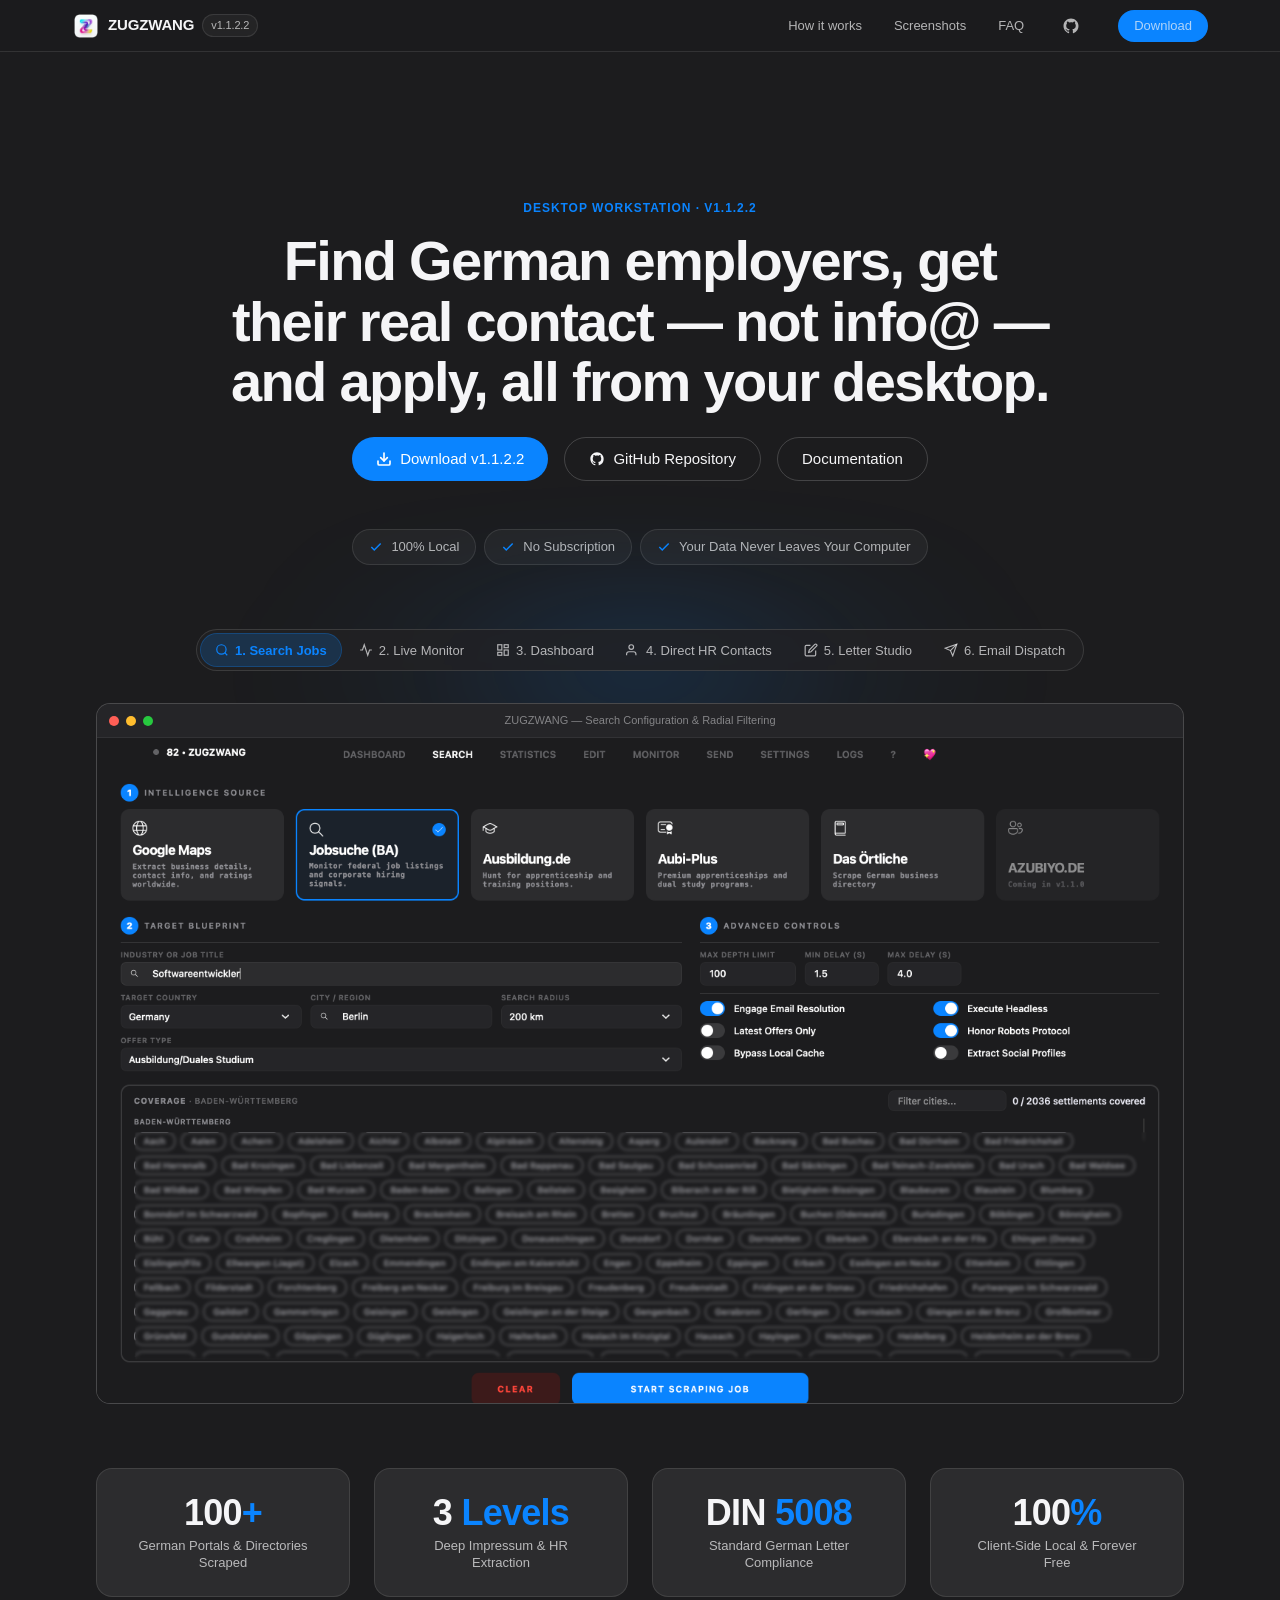
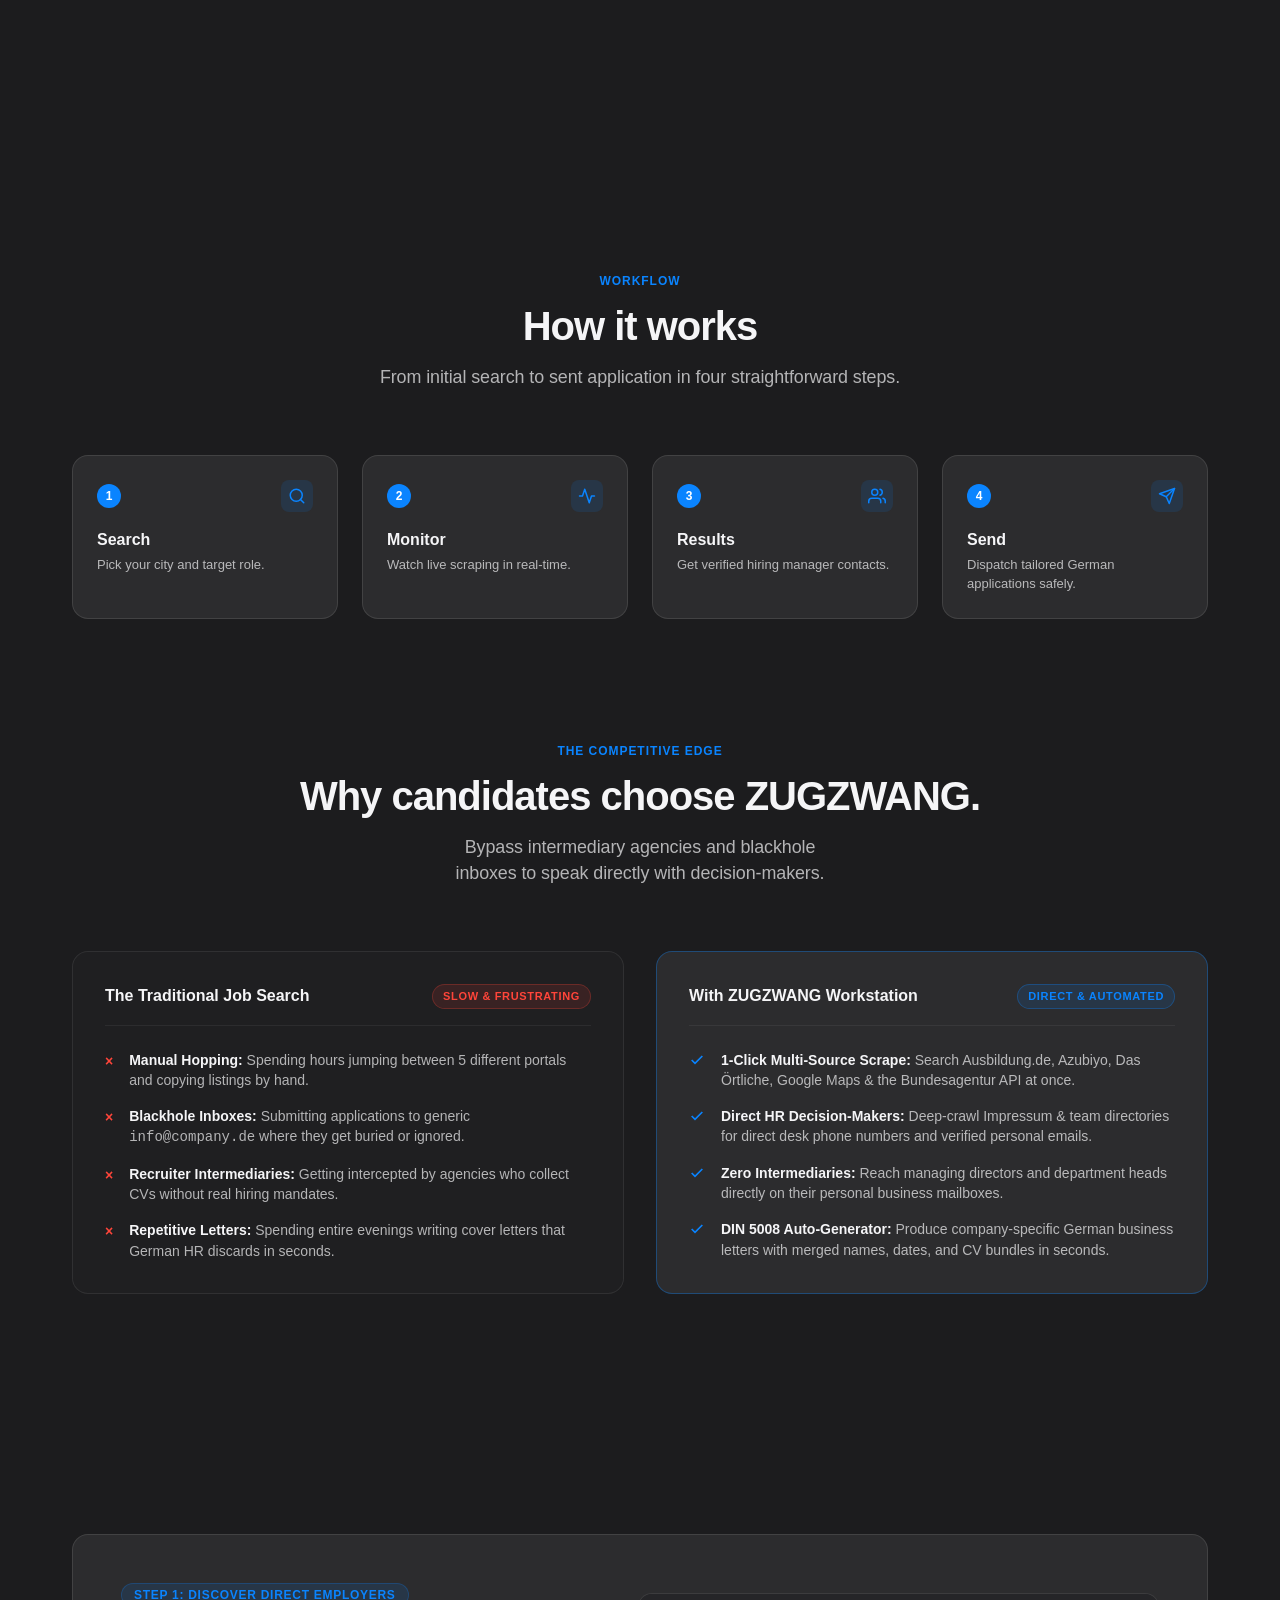
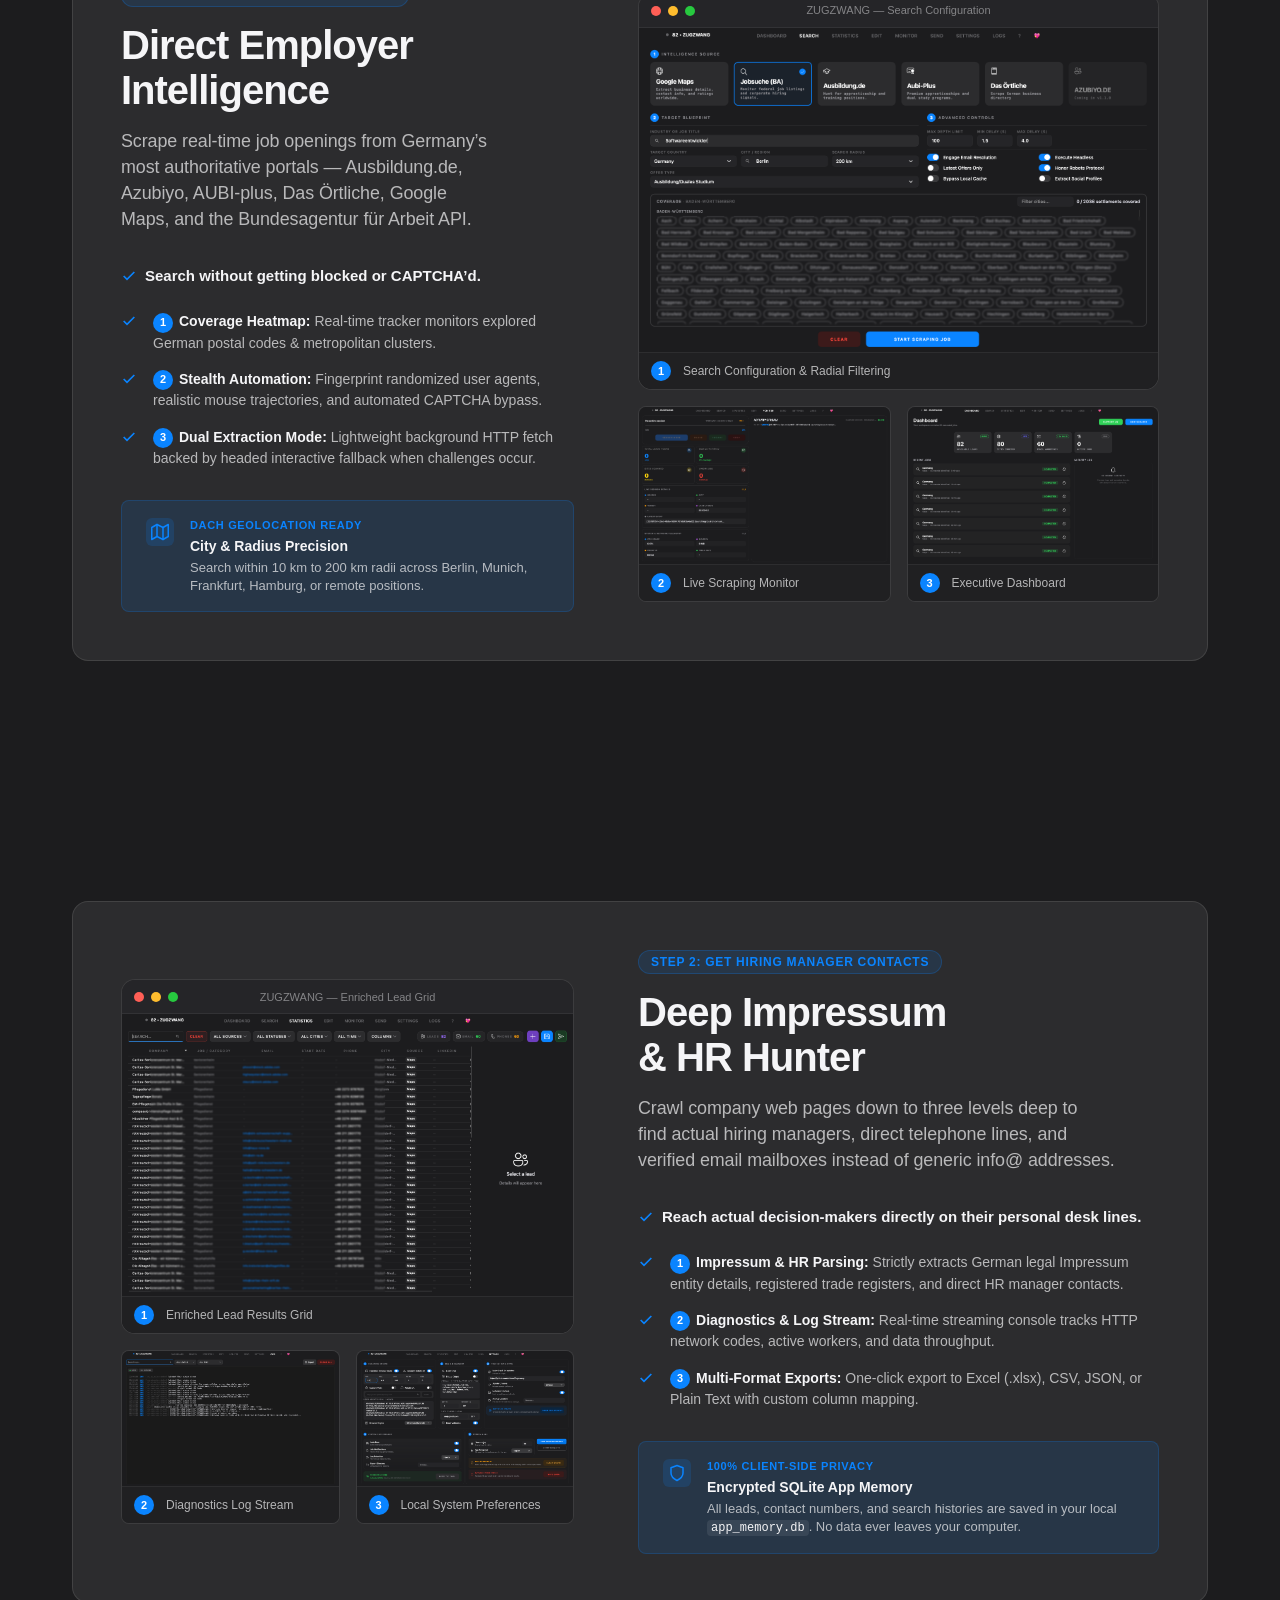
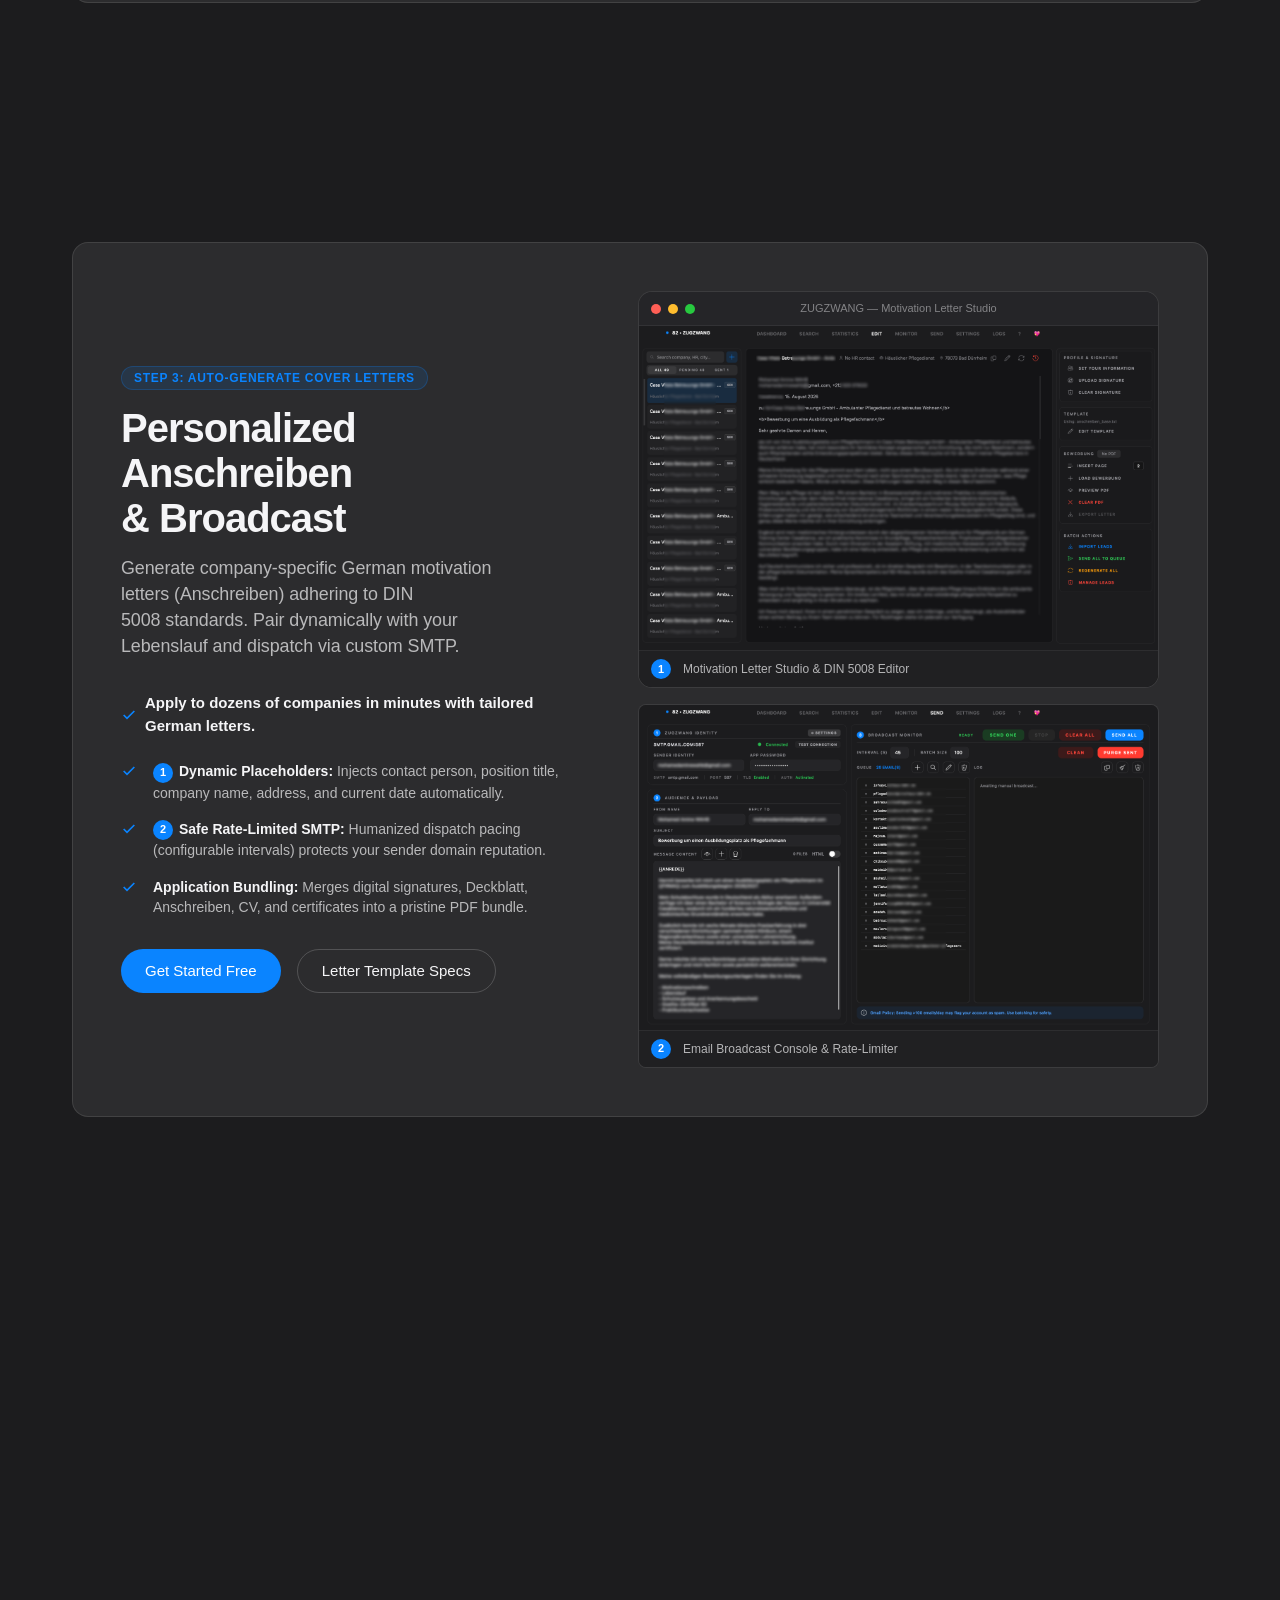
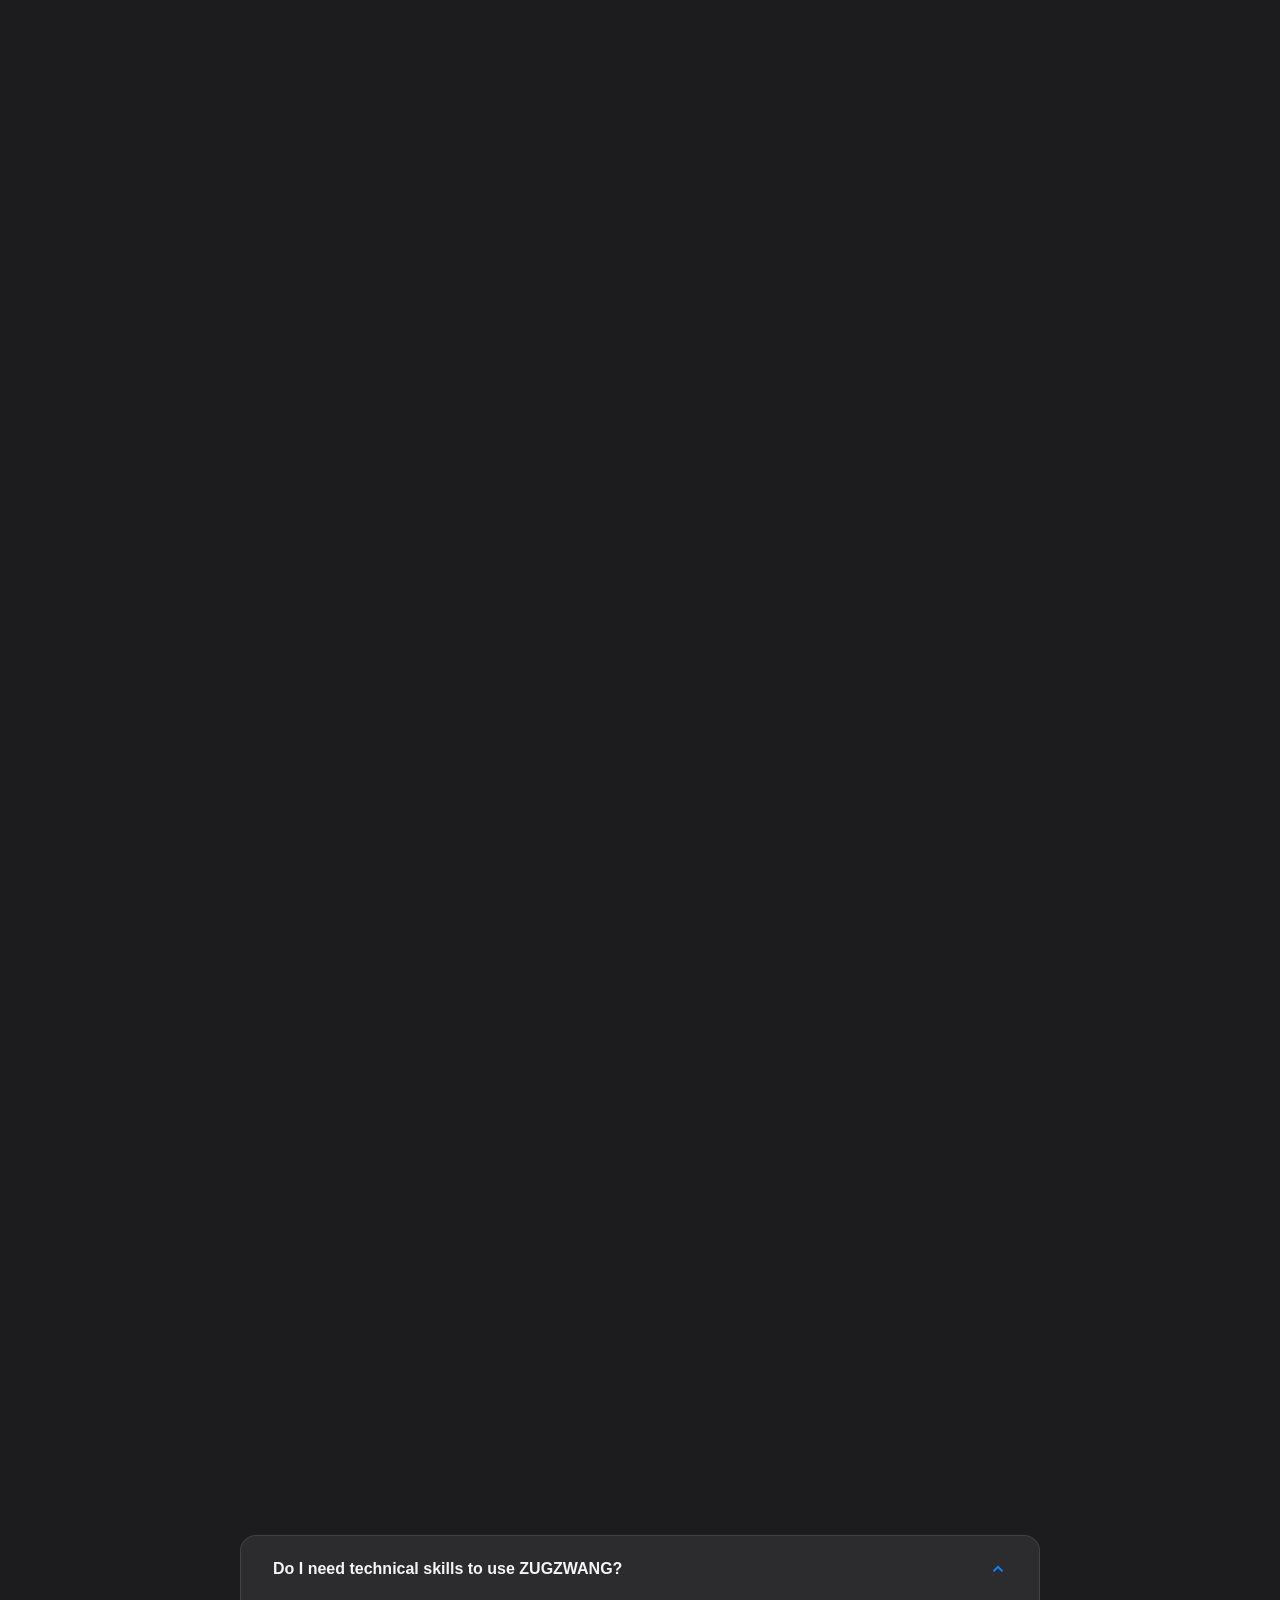
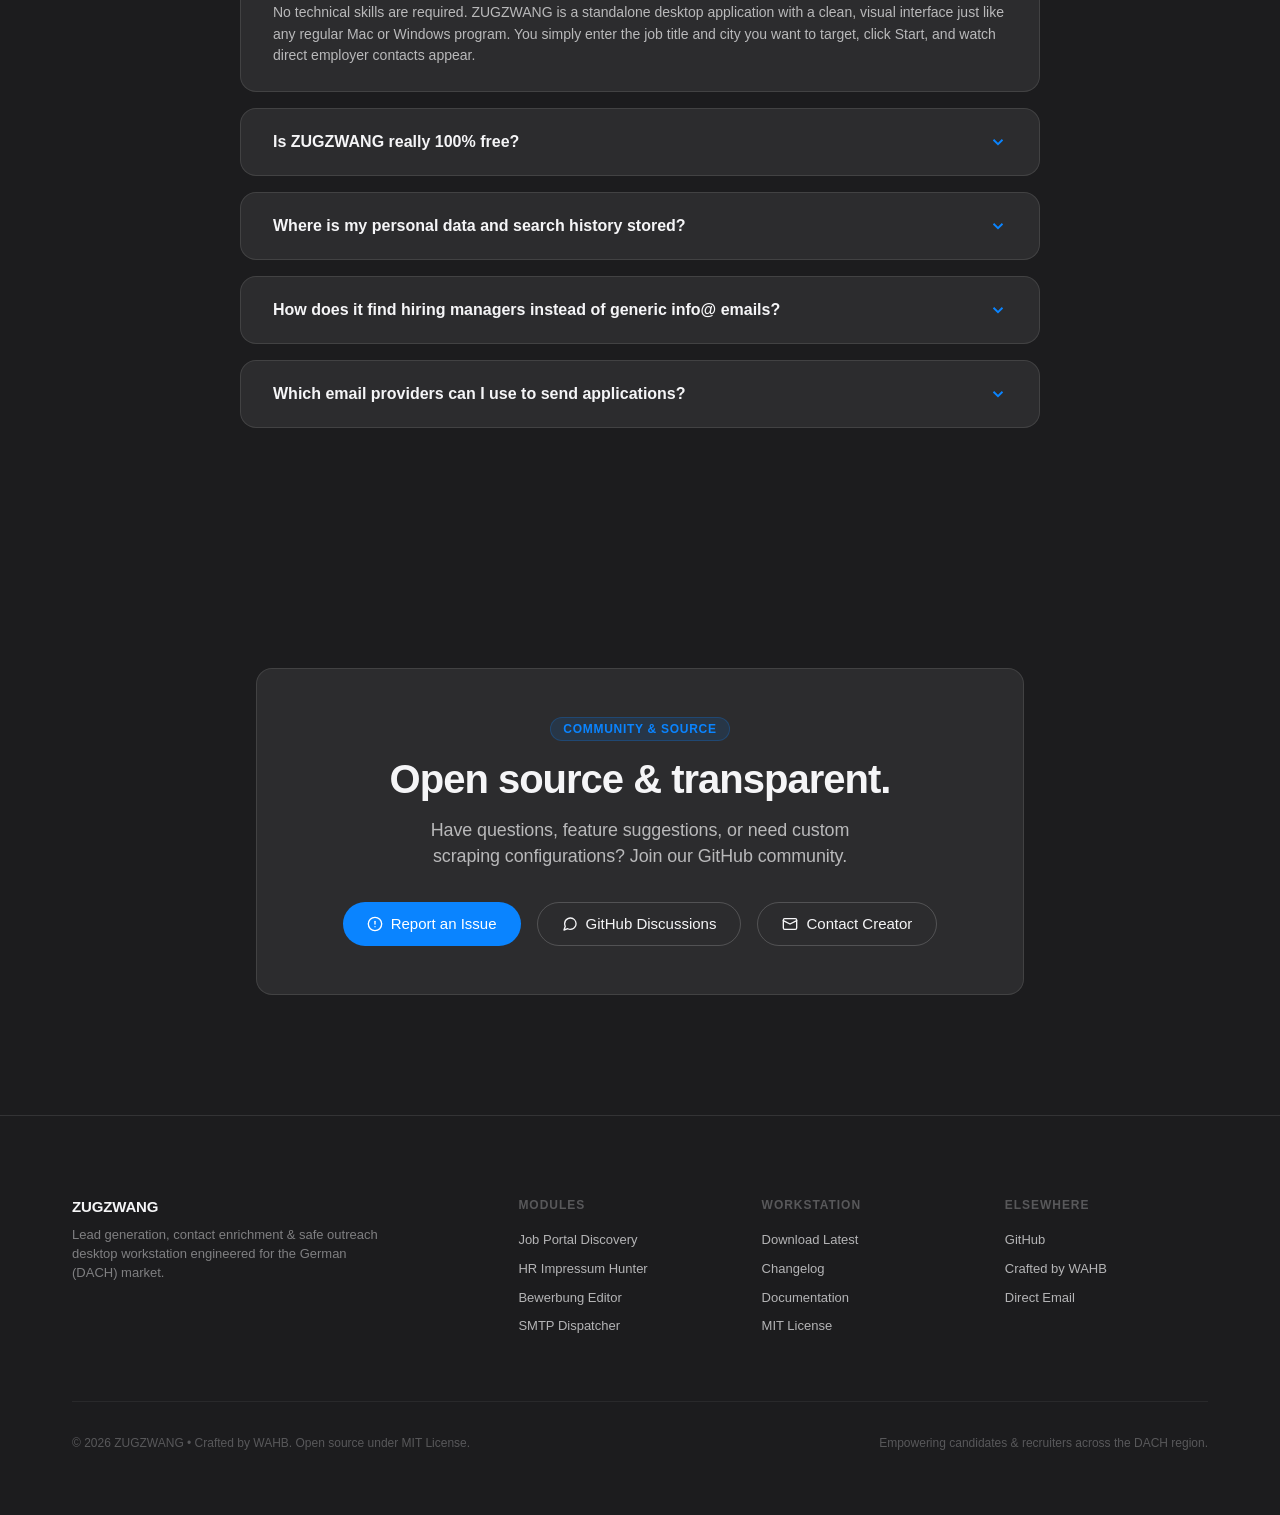
==== docs/index.html @ 19ee824d "Premium UX overhaul: Apple ambient spotlight, segmented control tabs (6 core value screens), metrics" ====
<!doctype html>
<html lang="en">
<head>
  <meta charset="utf-8" />
  <meta name="viewport" content="width=device-width, initial-scale=1, viewport-fit=cover" />
  <title>ZUGZWANG — Lead Generation, Contact Enrichment & Safe Outreach</title>
  <meta name="description" content="Find German employers, get their real contact — not info@ — and apply, all from your desktop. Cross-platform workstation engineered for the German (DACH) market." />

  <!-- Open Graph -->
  <meta property="og:type" content="website" />
  <meta property="og:site_name" content="ZUGZWANG" />
  <meta property="og:title" content="ZUGZWANG — Desktop Workstation" />
  <meta property="og:description" content="Find German employers, get their real contact — not info@ — and apply, all from your desktop." />
  <meta property="og:url" content="https://f0whb.github.io/Zugzwang/" />
  <meta property="og:image" content="images/logo-mark.png" />

  <!-- Twitter -->
  <meta name="twitter:card" content="summary_large_image" />
  <meta name="twitter:title" content="ZUGZWANG — Desktop Workstation" />
  <meta name="twitter:description" content="Find German employers, get their real contact — not info@ — and apply, all from your desktop." />
  <meta name="twitter:image" content="images/logo-mark.png" />

  <meta name="theme-color" content="#1C1C1E" />

  <link rel="stylesheet" href="styles.css?v=1.1.2.6" />
  <link rel="icon" href="images/logo-mark.png" type="image/png" />
</head>
<body>

  <!-- Top Navigation Bar (Apple Frosted Glass) -->
  <header class="nav-wrap">
    <div class="container-x">
      <nav class="nav" aria-label="Main Navigation">
        <a href="#hero" class="nav-brand">
          <img src="images/logo-mark.png" alt="ZUGZWANG" width="28" height="28" />
          <span>ZUGZWANG</span>
          <span class="brand-badge">v1.1.2.2</span>
        </a>

        <div class="nav-links">
          <a href="#how-it-works">How it works</a>
          <a href="#screenshots">Screenshots</a>
          <a href="#faq">FAQ</a>
          <a href="https://github.com/F0WHB/Zugzwang" target="_blank" rel="noopener" class="nav-github-link" aria-label="GitHub Repository">
            <svg width="18" height="18" viewBox="0 0 24 24" fill="currentColor">
              <path fill-rule="evenodd" clip-rule="evenodd" d="M12 2C6.477 2 2 6.484 2 12.017c0 4.425 2.865 8.18 6.839 9.504.5.092.682-.217.682-.483 0-.237-.008-.868-.013-1.703-2.782.605-3.369-1.343-3.369-1.343-.454-1.158-1.11-1.466-1.11-1.466-.908-.62.069-.608.069-.608 1.003.07 1.53 1.032 1.53 1.032.892 1.53 2.341 1.088 2.91.832.092-.647.35-1.088.636-1.338-2.22-.253-4.555-1.113-4.555-4.951 0-1.093.39-1.988 1.029-2.688-.103-.253-.446-1.272.098-2.65 0 0 .84-.27 2.75 1.026A9.564 9.564 0 0112 6.844c.85.004 1.705.115 2.504.337 1.909-1.296 2.747-1.027 2.747-1.027.546 1.379.202 2.398.1 2.651.64.7 1.028 1.595 1.028 2.688 0 3.848-2.339 4.695-4.566 4.943.359.309.678.92.678 1.855 0 1.338-.012 2.419-.012 2.747 0 .268.18.58.688.482A10.019 10.019 0 0022 12.017C22 6.484 17.522 2 12 2z"/>
            </svg>
          </a>
          <a href="#downloads" class="btn-primary btn-nav-cta">Download</a>
        </div>
      </nav>
    </div>
  </header>

  <main class="container-x">
    
    <!-- Hero Section (Audience-First Single Claim + Interactive Product Showcase) -->
    <section id="hero" class="hero-section apple-reveal">
      <p class="eyebrow">Desktop Workstation &middot; v1.1.2.2</p>
      <h1 class="display-hero">
        Find German employers, get their real contact &mdash; not info@ &mdash; and apply, all from your desktop.
      </h1>

      <div class="hero-actions">
        <a class="btn-primary" href="#downloads">
          <svg width="16" height="16" viewBox="0 0 24 24" fill="none" stroke="currentColor" stroke-width="2.5" stroke-linecap="round" stroke-linejoin="round">
            <path d="M21 15v4a2 2 0 0 1-2 2H5a2 2 0 0 1-2-2v-4"></path>
            <polyline points="7 10 12 15 17 10"></polyline>
            <line x1="12" y1="15" x2="12" y2="3"></line>
          </svg>
          Download v1.1.2.2
        </a>
        <a class="btn-ghost" href="https://github.com/F0WHB/Zugzwang" target="_blank" rel="noopener">
          <svg width="16" height="16" viewBox="0 0 24 24" fill="currentColor">
            <path fill-rule="evenodd" clip-rule="evenodd" d="M12 2C6.477 2 2 6.484 2 12.017c0 4.425 2.865 8.18 6.839 9.504.5.092.682-.217.682-.483 0-.237-.008-.868-.013-1.703-2.782.605-3.369-1.343-3.369-1.343-.454-1.158-1.11-1.466-1.11-1.466-.908-.62.069-.608.069-.608 1.003.07 1.53 1.032 1.53 1.032.892 1.53 2.341 1.088 2.91.832.092-.647.35-1.088.636-1.338-2.22-.253-4.555-1.113-4.555-4.951 0-1.093.39-1.988 1.029-2.688-.103-.253-.446-1.272.098-2.65 0 0 .84-.27 2.75 1.026A9.564 9.564 0 0112 6.844c.85.004 1.705.115 2.504.337 1.909-1.296 2.747-1.027 2.747-1.027.546 1.379.202 2.398.1 2.651.64.7 1.028 1.595 1.028 2.688 0 3.848-2.339 4.695-4.566 4.943.359.309.678.92.678 1.855 0 1.338-.012 2.419-.012 2.747 0 .268.18.58.688.482A10.019 10.019 0 0022 12.017C22 6.484 17.522 2 12 2z"/>
          </svg>
          GitHub Repository
        </a>
        <a class="btn-ghost" href="https://github.com/F0WHB/Zugzwang/blob/main/ZUGZWANG_DOCUMENTATION.md" target="_blank" rel="noopener">
          Documentation
        </a>
      </div>

      <!-- Non-Technical Visitor Badges (3 items) -->
      <div class="chip-row">
        <span class="chip">
          <svg class="check-icon" viewBox="0 0 24 24" fill="none" stroke="currentColor" stroke-width="2.5"><polyline points="20 6 9 17 4 12"/></svg>
          100% Local
        </span>
        <span class="chip">
          <svg class="check-icon" viewBox="0 0 24 24" fill="none" stroke="currentColor" stroke-width="2.5"><polyline points="20 6 9 17 4 12"/></svg>
          No Subscription
        </span>
        <span class="chip">
          <svg class="check-icon" viewBox="0 0 24 24" fill="none" stroke="currentColor" stroke-width="2.5"><polyline points="20 6 9 17 4 12"/></svg>
          Your Data Never Leaves Your Computer
        </span>
      </div>

      <!-- Interactive Hero App Window Preview with Apple Ambient Spotlight -->
      <div class="hero-preview-wrapper apple-reveal">
        <div class="hero-spotlight"></div>
        <div class="segmented-control-wrapper">
          <div class="hero-tabs" role="tablist">
            <button class="hero-tab active" data-target="hero-img-search" type="button">
              <svg width="14" height="14" viewBox="0 0 24 24" fill="none" stroke="currentColor" stroke-width="2"><circle cx="11" cy="11" r="8"></circle><line x1="21" y1="21" x2="16.65" y2="16.65"></line></svg>
              1. Search Jobs
            </button>
            <button class="hero-tab" data-target="hero-img-monitor" type="button">
              <svg width="14" height="14" viewBox="0 0 24 24" fill="none" stroke="currentColor" stroke-width="2"><polyline points="22 12 18 12 15 21 9 3 6 12 2 12"></polyline></svg>
              2. Live Monitor
            </button>
            <button class="hero-tab" data-target="hero-img-dashboard" type="button">
              <svg width="14" height="14" viewBox="0 0 24 24" fill="none" stroke="currentColor" stroke-width="2"><rect x="3" y="3" width="7" height="9"></rect><rect x="14" y="3" width="7" height="5"></rect><rect x="14" y="12" width="7" height="9"></rect><rect x="3" y="16" width="7" height="5"></rect></svg>
              3. Dashboard
            </button>
            <button class="hero-tab" data-target="hero-img-results" type="button">
              <svg width="14" height="14" viewBox="0 0 24 24" fill="none" stroke="currentColor" stroke-width="2"><path d="M17 21v-2a4 4 0 0 0-4-4H5a4 4 0 0 0-4 4v2"></path><circle cx="9" cy="7" r="4"></circle></svg>
              4. Direct HR Contacts
            </button>
            <button class="hero-tab" data-target="hero-img-letter" type="button">
              <svg width="14" height="14" viewBox="0 0 24 24" fill="none" stroke="currentColor" stroke-width="2"><path d="M11 4H4a2 2 0 0 0-2 2v14a2 2 0 0 0 2 2h14a2 2 0 0 0 2-2v-7"></path><path d="M18.5 2.5a2.121 2.121 0 0 1 3 3L12 15l-4 1 1-4 9.5-9.5z"></path></svg>
              5. Letter Studio
            </button>
            <button class="hero-tab" data-target="hero-img-send" type="button">
              <svg width="14" height="14" viewBox="0 0 24 24" fill="none" stroke="currentColor" stroke-width="2"><line x1="22" y1="2" x2="11" y2="13"></line><polygon points="22 2 15 22 11 13 2 9 22 2"></polygon></svg>
              6. Email Dispatch
            </button>
          </div>
        </div>

        <div class="macos-window hero-window">
          <div class="window-header">
            <div class="traffic-lights">
              <span class="traffic-dot dot-close"></span>
              <span class="traffic-dot dot-min"></span>
              <span class="traffic-dot dot-zoom"></span>
            </div>
            <div class="window-title" id="hero-window-title">ZUGZWANG &mdash; Search Configuration &amp; Radial Filtering</div>
          </div>
          <div class="window-body">
            <img id="hero-preview-img" src="images/screenshot_search_clean.png" alt="ZUGZWANG Desktop App Interface" />
          </div>
        </div>

        <!-- Apple-Style Key Metrics Highlight Strip -->
        <div class="metrics-strip">
          <div class="metric-item">
            <div class="metric-number">100<span>+</span></div>
            <div class="metric-label">German Portals &amp; Directories Scraped</div>
          </div>
          <div class="metric-item">
            <div class="metric-number">3 <span>Levels</span></div>
            <div class="metric-label">Deep Impressum &amp; HR Extraction</div>
          </div>
          <div class="metric-item">
            <div class="metric-number">DIN <span>5008</span></div>
            <div class="metric-label">Standard German Letter Compliance</div>
          </div>
          <div class="metric-item">
            <div class="metric-number">100<span>%</span></div>
            <div class="metric-label">Client-Side Local &amp; Forever Free</div>
          </div>
        </div>
      </div>
    </section>

    <!-- How It Works (Search -> Monitor -> Results -> Send) -->
    <section id="how-it-works" class="section-spacing">
      <div class="section-header apple-reveal">
        <p class="eyebrow">Workflow</p>
        <h2 class="display-section">How it works</h2>
        <p class="lede">From initial search to sent application in four straightforward steps.</p>
      </div>

      <div class="steps-strip apple-reveal">
        <!-- Step 1: Search -->
        <div class="step-item">
          <div class="step-header">
            <span class="step-badge">1</span>
            <div class="step-icon">
              <svg width="18" height="18" viewBox="0 0 24 24" fill="none" stroke="currentColor" stroke-width="2" stroke-linecap="round" stroke-linejoin="round">
                <circle cx="11" cy="11" r="8"></circle>
                <line x1="21" y1="21" x2="16.65" y2="16.65"></line>
              </svg>
            </div>
          </div>
          <h3 class="step-title">Search</h3>
          <p class="step-caption">Pick your city and target role.</p>
        </div>

        <!-- Step 2: Monitor -->
        <div class="step-item">
          <div class="step-header">
            <span class="step-badge">2</span>
            <div class="step-icon">
              <svg width="18" height="18" viewBox="0 0 24 24" fill="none" stroke="currentColor" stroke-width="2" stroke-linecap="round" stroke-linejoin="round">
                <polyline points="22 12 18 12 15 21 9 3 6 12 2 12"></polyline>
              </svg>
            </div>
          </div>
          <h3 class="step-title">Monitor</h3>
          <p class="step-caption">Watch live scraping in real-time.</p>
        </div>

        <!-- Step 3: Results -->
        <div class="step-item">
          <div class="step-header">
            <span class="step-badge">3</span>
            <div class="step-icon">
              <svg width="18" height="18" viewBox="0 0 24 24" fill="none" stroke="currentColor" stroke-width="2" stroke-linecap="round" stroke-linejoin="round">
                <path d="M17 21v-2a4 4 0 0 0-4-4H5a4 4 0 0 0-4 4v2"></path>
                <circle cx="9" cy="7" r="4"></circle>
                <path d="M23 21v-2a4 4 0 0 0-3-3.87"></path>
                <path d="M16 3.13a4 4 0 0 1 0 7.75"></path>
              </svg>
            </div>
          </div>
          <h3 class="step-title">Results</h3>
          <p class="step-caption">Get verified hiring manager contacts.</p>
        </div>

        <!-- Step 4: Send -->
        <div class="step-item">
          <div class="step-header">
            <span class="step-badge">4</span>
            <div class="step-icon">
              <svg width="18" height="18" viewBox="0 0 24 24" fill="none" stroke="currentColor" stroke-width="2" stroke-linecap="round" stroke-linejoin="round">
                <line x1="22" y1="2" x2="11" y2="13"></line>
                <polygon points="22 2 15 22 11 13 2 9 22 2"></polygon>
              </svg>
            </div>
          </div>
          <h3 class="step-title">Send</h3>
          <p class="step-caption">Dispatch tailored German applications safely.</p>
        </div>
      </div>
    </section>

    <!-- Why ZUGZWANG: The Old Way vs The ZUGZWANG Way -->
    <section class="section-spacing" style="padding-top: 0;">
      <div class="section-header apple-reveal">
        <p class="eyebrow">The Competitive Edge</p>
        <h2 class="display-section">Why candidates choose ZUGZWANG.</h2>
        <p class="lede">Bypass intermediary agencies and blackhole inboxes to speak directly with decision-makers.</p>
      </div>

      <div class="comparison-grid apple-reveal">
        <!-- The Old Way -->
        <div class="comparison-card card-bad">
          <div class="comparison-header">
            <span class="comparison-title">The Traditional Job Search</span>
            <span class="comparison-tag tag-bad">Slow &amp; Frustrating</span>
          </div>
          <ul class="comparison-list">
            <li>
              <span class="icon-cross">&times;</span>
              <span><strong>Manual Hopping:</strong> Spending hours jumping between 5 different portals and copying listings by hand.</span>
            </li>
            <li>
              <span class="icon-cross">&times;</span>
              <span><strong>Blackhole Inboxes:</strong> Submitting applications to generic <code>info@company.de</code> where they get buried or ignored.</span>
            </li>
            <li>
              <span class="icon-cross">&times;</span>
              <span><strong>Recruiter Intermediaries:</strong> Getting intercepted by agencies who collect CVs without real hiring mandates.</span>
            </li>
            <li>
              <span class="icon-cross">&times;</span>
              <span><strong>Repetitive Letters:</strong> Spending entire evenings writing cover letters that German HR discards in seconds.</span>
            </li>
          </ul>
        </div>

        <!-- The ZUGZWANG Way -->
        <div class="comparison-card card-good">
          <div class="comparison-header">
            <span class="comparison-title">With ZUGZWANG Workstation</span>
            <span class="comparison-tag tag-good">Direct &amp; Automated</span>
          </div>
          <ul class="comparison-list">
            <li>
              <svg class="icon-check-good" viewBox="0 0 24 24" fill="none" stroke="currentColor" stroke-width="2.5"><polyline points="20 6 9 17 4 12"/></svg>
              <span><strong>1-Click Multi-Source Scrape:</strong> Search Ausbildung.de, Azubiyo, Das &Ouml;rtliche, Google Maps &amp; the Bundesagentur API at once.</span>
            </li>
            <li>
              <svg class="icon-check-good" viewBox="0 0 24 24" fill="none" stroke="currentColor" stroke-width="2.5"><polyline points="20 6 9 17 4 12"/></svg>
              <span><strong>Direct HR Decision-Makers:</strong> Deep-crawl Impressum &amp; team directories for direct desk phone numbers and verified personal emails.</span>
            </li>
            <li>
              <svg class="icon-check-good" viewBox="0 0 24 24" fill="none" stroke="currentColor" stroke-width="2.5"><polyline points="20 6 9 17 4 12"/></svg>
              <span><strong>Zero Intermediaries:</strong> Reach managing directors and department heads directly on their personal business mailboxes.</span>
            </li>
            <li>
              <svg class="icon-check-good" viewBox="0 0 24 24" fill="none" stroke="currentColor" stroke-width="2.5"><polyline points="20 6 9 17 4 12"/></svg>
              <span><strong>DIN 5008 Auto-Generator:</strong> Produce company-specific German business letters with merged names, dates, and CV bundles in seconds.</span>
            </li>
          </ul>
        </div>
      </div>
    </section>

    <!-- Section 1: Multi-Source Discovery -->
    <section id="screenshots" class="section-spacing">
      <article class="glass-card apple-reveal">
        <div class="grid-2col">
          <div class="card-content">
            <span class="eyebrow-pill">Step 1: Discover Direct Employers</span>
            <h2 class="display-section">Direct Employer Intelligence</h2>
            <p class="lede">
              Scrape real-time job openings from Germany&rsquo;s most authoritative portals &mdash; Ausbildung.de, Azubiyo, AUBI-plus, Das &Ouml;rtliche, Google Maps, and the Bundesagentur f&uuml;r Arbeit API.
            </p>

            <p class="benefit-line">
              <svg viewBox="0 0 24 24" fill="none" stroke="currentColor" stroke-width="2.5"><polyline points="20 6 9 17 4 12"/></svg>
              Search without getting blocked or CAPTCHA&rsquo;d.
            </p>

            <ul class="feature-checklist">
              <li>
                <svg class="check-icon" viewBox="0 0 24 24" fill="none" stroke="currentColor" stroke-width="2.5"><polyline points="20 6 9 17 4 12"/></svg>
                <span><strong><span class="marker-badge">1</span>Coverage Heatmap:</strong> Real-time tracker monitors explored German postal codes &amp; metropolitan clusters.</span>
              </li>
              <li>
                <svg class="check-icon" viewBox="0 0 24 24" fill="none" stroke="currentColor" stroke-width="2.5"><polyline points="20 6 9 17 4 12"/></svg>
                <span><strong><span class="marker-badge">2</span>Stealth Automation:</strong> Fingerprint randomized user agents, realistic mouse trajectories, and automated CAPTCHA bypass.</span>
              </li>
              <li>
                <svg class="check-icon" viewBox="0 0 24 24" fill="none" stroke="currentColor" stroke-width="2.5"><polyline points="20 6 9 17 4 12"/></svg>
                <span><strong><span class="marker-badge">3</span>Dual Extraction Mode:</strong> Lightweight background HTTP fetch backed by headed interactive fallback when challenges occur.</span>
              </li>
            </ul>

            <div class="callout-box">
              <div class="callout-icon">
                <svg width="18" height="18" viewBox="0 0 24 24" fill="none" stroke="currentColor" stroke-width="2" stroke-linecap="round" stroke-linejoin="round">
                  <polygon points="1 6 1 22 8 18 16 22 23 18 23 2 16 6 8 2 1 6"></polygon>
                  <line x1="8" y1="2" x2="8" y2="18"></line>
                  <line x1="16" y1="6" x2="16" y2="22"></line>
                </svg>
              </div>
              <div class="callout-content">
                <p>DACH Geolocation Ready</p>
                <p>City &amp; Radius Precision</p>
                <p>Search within 10 km to 200 km radii across Berlin, Munich, Frankfurt, Hamburg, or remote positions.</p>
              </div>
            </div>
          </div>

          <!-- Product Window Mockup & Gallery -->
          <div class="gallery-grid" data-gallery="discovery">
            <div class="macos-window">
              <div class="window-header">
                <div class="traffic-lights">
                  <span class="traffic-dot dot-close"></span>
                  <span class="traffic-dot dot-min"></span>
                  <span class="traffic-dot dot-zoom"></span>
                </div>
                <div class="window-title">ZUGZWANG &mdash; Search Configuration</div>
              </div>
              <div class="window-body">
                <img src="images/screenshot_search_clean.png" alt="ZUGZWANG Search Configuration Page" loading="lazy" />
                <div class="screenshot-caption">
                  <span class="marker-badge">1</span>
                  Search Configuration &amp; Radial Filtering
                </div>
              </div>
            </div>
            <div class="gallery-thumbnails">
              <div class="thumbnail-frame">
                <img src="images/screenshot_monitor_clean.png" alt="ZUGZWANG Live Scraping Monitor" loading="lazy" />
                <div class="screenshot-caption">
                  <span class="marker-badge">2</span>
                  Live Scraping Monitor
                </div>
              </div>
              <div class="thumbnail-frame">
                <img src="images/screenshot_dashboard_clean.png" alt="ZUGZWANG Executive Dashboard" loading="lazy" />
                <div class="screenshot-caption">
                  <span class="marker-badge">3</span>
                  Executive Dashboard
                </div>
              </div>
            </div>
          </div>
        </div>
      </article>
    </section>

    <!-- Section 2: Contact Enrichment & Lead Pipeline -->
    <section id="pipeline" class="section-spacing">
      <article class="glass-card apple-reveal">
        <div class="grid-2col">
          <!-- Gallery on left for alternating rhythm -->
          <div class="gallery-grid" data-gallery="pipeline">
            <div class="macos-window">
              <div class="window-header">
                <div class="traffic-lights">
                  <span class="traffic-dot dot-close"></span>
                  <span class="traffic-dot dot-min"></span>
                  <span class="traffic-dot dot-zoom"></span>
                </div>
                <div class="window-title">ZUGZWANG &mdash; Enriched Lead Grid</div>
              </div>
              <div class="window-body">
                <img src="images/screenshot_results_clean.png" alt="ZUGZWANG Enriched Results Grid" loading="lazy" />
                <div class="screenshot-caption">
                  <span class="marker-badge">1</span>
                  Enriched Lead Results Grid
                </div>
              </div>
            </div>
            <div class="gallery-thumbnails">
              <div class="thumbnail-frame">
                <img src="images/screenshot_logs_clean.png" alt="ZUGZWANG Diagnostics Log Stream" loading="lazy" />
                <div class="screenshot-caption">
                  <span class="marker-badge">2</span>
                  Diagnostics Log Stream
                </div>
              </div>
              <div class="thumbnail-frame">
                <img src="images/screenshot_settings_clean.png" alt="ZUGZWANG System Preferences" loading="lazy" />
                <div class="screenshot-caption">
                  <span class="marker-badge">3</span>
                  Local System Preferences
                </div>
              </div>
            </div>
          </div>

          <div class="card-content">
            <span class="eyebrow-pill">Step 2: Get Hiring Manager Contacts</span>
            <h2 class="display-section">Deep Impressum &amp; HR Hunter</h2>
            <p class="lede">
              Crawl company web pages down to three levels deep to find actual hiring managers, direct telephone lines, and verified email mailboxes instead of generic info@ addresses.
            </p>

            <p class="benefit-line">
              <svg viewBox="0 0 24 24" fill="none" stroke="currentColor" stroke-width="2.5"><polyline points="20 6 9 17 4 12"/></svg>
              Reach actual decision-makers directly on their personal desk lines.
            </p>

            <ul class="feature-checklist">
              <li>
                <svg class="check-icon" viewBox="0 0 24 24" fill="none" stroke="currentColor" stroke-width="2.5"><polyline points="20 6 9 17 4 12"/></svg>
                <span><strong><span class="marker-badge">1</span>Impressum &amp; HR Parsing:</strong> Strictly extracts German legal Impressum entity details, registered trade registers, and direct HR manager contacts.</span>
              </li>
              <li>
                <svg class="check-icon" viewBox="0 0 24 24" fill="none" stroke="currentColor" stroke-width="2.5"><polyline points="20 6 9 17 4 12"/></svg>
                <span><strong><span class="marker-badge">2</span>Diagnostics &amp; Log Stream:</strong> Real-time streaming console tracks HTTP network codes, active workers, and data throughput.</span>
              </li>
              <li>
                <svg class="check-icon" viewBox="0 0 24 24" fill="none" stroke="currentColor" stroke-width="2.5"><polyline points="20 6 9 17 4 12"/></svg>
                <span><strong><span class="marker-badge">3</span>Multi-Format Exports:</strong> One-click export to Excel (.xlsx), CSV, JSON, or Plain Text with custom column mapping.</span>
              </li>
            </ul>

            <div class="callout-box">
              <div class="callout-icon">
                <svg width="18" height="18" viewBox="0 0 24 24" fill="none" stroke="currentColor" stroke-width="2" stroke-linecap="round" stroke-linejoin="round">
                  <path d="M12 22s8-4 8-10V5l-8-3-8 3v7c0 6 8 10 8 10z"></path>
                </svg>
              </div>
              <div class="callout-content">
                <p>100% Client-Side Privacy</p>
                <p>Encrypted SQLite App Memory</p>
                <p>All leads, contact numbers, and search histories are saved in your local <code>app_memory.db</code>. No data ever leaves your computer.</p>
              </div>
            </div>
          </div>
        </div>
      </article>
    </section>

    <!-- Section 3: Motivation Letter Studio & Outreach Broadcast -->
    <section id="outreach" class="section-spacing">
      <article class="glass-card apple-reveal">
        <div class="grid-2col">
          <div class="card-content">
            <span class="eyebrow-pill">Step 3: Auto-Generate Cover Letters</span>
            <h2 class="display-section">Personalized Anschreiben &amp; Broadcast</h2>
            <p class="lede">
              Generate company-specific German motivation letters (Anschreiben) adhering to DIN 5008 standards. Pair dynamically with your Lebenslauf and dispatch via custom SMTP.
            </p>

            <p class="benefit-line">
              <svg viewBox="0 0 24 24" fill="none" stroke="currentColor" stroke-width="2.5"><polyline points="20 6 9 17 4 12"/></svg>
              Apply to dozens of companies in minutes with tailored German letters.
            </p>

            <ul class="feature-checklist">
              <li>
                <svg class="check-icon" viewBox="0 0 24 24" fill="none" stroke="currentColor" stroke-width="2.5"><polyline points="20 6 9 17 4 12"/></svg>
                <span><strong><span class="marker-badge">1</span>Dynamic Placeholders:</strong> Injects contact person, position title, company name, address, and current date automatically.</span>
              </li>
              <li>
                <svg class="check-icon" viewBox="0 0 24 24" fill="none" stroke="currentColor" stroke-width="2.5"><polyline points="20 6 9 17 4 12"/></svg>
                <span><strong><span class="marker-badge">2</span>Safe Rate-Limited SMTP:</strong> Humanized dispatch pacing (configurable intervals) protects your sender domain reputation.</span>
              </li>
              <li>
                <svg class="check-icon" viewBox="0 0 24 24" fill="none" stroke="currentColor" stroke-width="2.5"><polyline points="20 6 9 17 4 12"/></svg>
                <span><strong>Application Bundling:</strong> Merges digital signatures, Deckblatt, Anschreiben, CV, and certificates into a pristine PDF bundle.</span>
              </li>
            </ul>

            <div class="hero-actions" style="justify-content: flex-start; margin-bottom: 0;">
              <a class="btn-primary" href="#downloads">
                Get Started Free
              </a>
              <a class="btn-ghost" href="https://github.com/F0WHB/Zugzwang/blob/main/ZUGZWANG_DOCUMENTATION.md#motivation-letter-editor" target="_blank" rel="noopener">
                Letter Template Specs
              </a>
            </div>
          </div>

          <!-- Gallery on right: Clean deduplicated outreach showcase -->
          <div class="gallery-grid" data-gallery="outreach">
            <div class="macos-window">
              <div class="window-header">
                <div class="traffic-lights">
                  <span class="traffic-dot dot-close"></span>
                  <span class="traffic-dot dot-min"></span>
                  <span class="traffic-dot dot-zoom"></span>
                </div>
                <div class="window-title">ZUGZWANG &mdash; Motivation Letter Studio</div>
              </div>
              <div class="window-body">
                <img src="images/screenshot_edit_clean.png" alt="ZUGZWANG Motivation Letter Editor Workspace" loading="lazy" />
                <div class="screenshot-caption">
                  <span class="marker-badge">1</span>
                  Motivation Letter Studio &amp; DIN 5008 Editor
                </div>
              </div>
            </div>
            <div class="thumbnail-frame" style="width: 100%;">
              <img src="images/screenshot_send_clean.png" alt="ZUGZWANG Email Broadcast Console" loading="lazy" />
              <div class="screenshot-caption">
                <span class="marker-badge">2</span>
                Email Broadcast Console &amp; Rate-Limiter
              </div>
            </div>
          </div>
        </div>
      </article>
    </section>

    <!-- Section 4: Engineering Principles Grid (Developer Details Preserved Here) -->
    <section id="values" class="section-spacing">
      <div class="section-header apple-reveal">
        <p class="eyebrow">Architecture &amp; Engineering</p>
        <h2 class="display-section">Engineered for autonomy &amp; permanence.</h2>
        <p class="lede">
          Built to reject software rental models and brittle cloud dependencies with native desktop technology.
        </p>
        <!-- Relocated Developer Badges -->
        <div class="chip-row" style="margin-top: 16px;">
          <span class="chip">Bundled Stealth Playwright</span>
          <span class="chip">Native PySide6 Fluent UI</span>
          <span class="chip">Local SQLite Engine</span>
        </div>
      </div>

      <div class="grid-3col apple-reveal">
        <div class="value-card">
          <div class="value-icon-box">
            <svg width="22" height="22" viewBox="0 0 24 24" fill="none" stroke="currentColor" stroke-width="2" stroke-linecap="round" stroke-linejoin="round">
              <rect x="2" y="2" width="20" height="8" rx="2" ry="2"></rect>
              <rect x="2" y="14" width="20" height="8" rx="2" ry="2"></rect>
              <line x1="6" y1="6" x2="6.01" y2="6"></line>
              <line x1="6" y1="18" x2="6.01" y2="18"></line>
            </svg>
          </div>
          <h3 class="display-subsection">Zero Cloud Lock-in</h3>
          <p>
            Your target lists, discovered contact details, and custom Anschreiben templates live permanently in your local SSD database. No subscriptions or remote telemetries.
          </p>
        </div>

        <div class="value-card">
          <div class="value-icon-box">
            <svg width="22" height="22" viewBox="0 0 24 24" fill="none" stroke="currentColor" stroke-width="2" stroke-linecap="round" stroke-linejoin="round">
              <path d="M12 22s8-4 8-10V5l-8-3-8 3v7c0 6 8 10 8 10z"></path>
            </svg>
          </div>
          <h3 class="display-subsection">Hardware Startup PIN Lock</h3>
          <p>
            Protect your sensitive job searches and candidate pipelines with a local 4-digit PIN lock that encrypts startup access directly on your device.
          </p>
        </div>

        <div class="value-card">
          <div class="value-icon-box">
            <svg width="22" height="22" viewBox="0 0 24 24" fill="none" stroke="currentColor" stroke-width="2" stroke-linecap="round" stroke-linejoin="round">
              <circle cx="12" cy="12" r="10"></circle>
              <polygon points="12 8 8 12 12 16 12 8"></polygon>
            </svg>
          </div>
          <h3 class="display-subsection">Automated Browser Bundle</h3>
          <p>
            Playwright Chromium comes packaged and self-contained within the Windows &amp; macOS binaries. No complex developer installations required.
          </p>
        </div>
      </div>
    </section>

    <!-- Section 5: Downloads Section with Quick Setup Guide -->
    <section id="downloads" class="section-spacing">
      <div class="section-header apple-reveal">
        <p class="eyebrow">Releases</p>
        <h2 class="display-section">Download ZUGZWANG Workstation</h2>
        <p class="lede">
          Available for all major desktop platforms with automatic in-app update checks.
        </p>
      </div>

      <!-- Quick 3-Step Setup Guide -->
      <div class="setup-strip apple-reveal">
        <div class="setup-card">
          <span class="setup-num">1</span>
          <div>
            <h4>Download Installer</h4>
            <p>Click the button below for your Mac or Windows PC.</p>
          </div>
        </div>
        <div class="setup-card">
          <span class="setup-num">2</span>
          <div>
            <h4>Zero Sign-Up Needed</h4>
            <p>Open the app immediately &mdash; no accounts or credit card.</p>
          </div>
        </div>
        <div class="setup-card">
          <span class="setup-num">3</span>
          <div>
            <h4>Type Role &amp; Search</h4>
            <p>Enter your target position &amp; city to find verified contacts.</p>
          </div>
        </div>
      </div>

      <div class="grid-3col apple-reveal">
        <!-- macOS -->
        <div class="download-card" id="download-macos">
          <div class="download-platform">
            <svg viewBox="0 0 24 24" fill="currentColor">
              <path d="M18.71 19.5c-.83 1.24-1.71 2.45-3.05 2.47-1.34.03-1.77-.79-3.29-.79-1.53 0-2 .77-3.27.82-1.31.05-2.3-1.32-3.14-2.53C4.25 17 2.94 12.45 4.7 9.39c.87-1.52 2.43-2.48 4.12-2.51 1.28-.02 2.5.87 3.29.87.78 0 2.26-1.07 3.81-.91.65.03 2.47.26 3.64 1.98-.09.06-2.17 1.28-2.15 3.81.03 3.02 2.65 4.03 2.68 4.04-.03.07-.42 1.44-1.38 2.83M15.97 6.37c.62-.75 1.04-1.8 0.92-2.85-.9.04-1.98.6-2.61 1.34-.55.63-.99 1.66-.88 2.68 1 .08 2.01-.48 2.57-1.17z"/>
            </svg>
            macOS
          </div>
          <p class="caption-text">Apple Silicon (M1/M2/M3/M4) &amp; Intel x86_64</p>
          <a class="btn-primary" href="https://github.com/F0WHB/Zugzwang/releases/latest">
            Download .dmg
          </a>
        </div>

        <!-- Windows -->
        <div class="download-card" id="download-windows">
          <div class="download-platform">
            <svg viewBox="0 0 24 24" fill="currentColor">
              <path d="M0 3.449L9.75 2.1v9.451H0m10.949-9.602L24 0v11.4H10.949M0 12.6h9.75v9.451L0 20.699M10.949 12.6H24V24l-12.9-1.801"/>
            </svg>
            Windows
          </div>
          <p class="caption-text">Windows 10 &amp; Windows 11 (64-bit installer)</p>
          <a class="btn-primary" href="https://github.com/F0WHB/Zugzwang/releases/latest">
            Download Setup .exe
          </a>
        </div>

        <!-- Linux / Python -->
        <div class="download-card" id="download-linux">
          <div class="download-platform">
            <svg viewBox="0 0 24 24" fill="currentColor">
              <path d="M12.504 0c-.13 0-.258.006-.387.017-2.614.234-4.674 2.097-5.116 4.625-.494 2.825.908 5.674 3.473 7.054a.5.5 0 01.242.434v1.87a.5.5 0 01-.5.5h-1.5a2.5 2.5 0 00-2.5 2.5v1a.5.5 0 00.5.5h15a.5.5 0 00.5-.5v-1a2.5 2.5 0 00-2.5-2.5h-1.5a.5.5 0 01-.5-.5v-1.87a.5.5 0 01.242-.434c2.565-1.38 3.967-4.229 3.473-7.054-.442-2.528-2.502-4.391-5.116-4.625A4.475 4.475 0 0012.504 0z"/>
            </svg>
            Linux &amp; Source
            <span class="platform-badge">Advanced / Source</span>
          </div>
          <p class="caption-text">Ubuntu, Fedora, Arch &amp; Python 3.11+ source</p>
          <a class="btn-ghost" href="https://github.com/F0WHB/Zugzwang" target="_blank" rel="noopener">
            View Source &amp; Instructions
          </a>
        </div>
      </div>
    </section>

    <!-- NEW SECTION: Frequently Asked Questions (FAQ) -->
    <section id="faq" class="section-spacing">
      <div class="section-header apple-reveal">
        <p class="eyebrow">Clarity &amp; Answers</p>
        <h2 class="display-section">Frequently Asked Questions</h2>
        <p class="lede">Everything you need to know before getting started with ZUGZWANG.</p>
      </div>

      <div class="faq-list apple-reveal">
        <div class="faq-item open">
          <button class="faq-trigger" type="button">
            <span>Do I need technical skills to use ZUGZWANG?</span>
            <svg viewBox="0 0 24 24" fill="none" stroke="currentColor" stroke-width="2.5"><polyline points="6 9 12 15 18 9"/></svg>
          </button>
          <div class="faq-body">
            No technical skills are required. ZUGZWANG is a standalone desktop application with a clean, visual interface just like any regular Mac or Windows program. You simply enter the job title and city you want to target, click Start, and watch direct employer contacts appear.
          </div>
        </div>

        <div class="faq-item">
          <button class="faq-trigger" type="button">
            <span>Is ZUGZWANG really 100% free?</span>
            <svg viewBox="0 0 24 24" fill="none" stroke="currentColor" stroke-width="2.5"><polyline points="6 9 12 15 18 9"/></svg>
          </button>
          <div class="faq-body">
            Yes, completely free and open-source under the MIT License. There are zero subscriptions, no paywalls, no trial limits, and no credit card required ever.
          </div>
        </div>

        <div class="faq-item">
          <button class="faq-trigger" type="button">
            <span>Where is my personal data and search history stored?</span>
            <svg viewBox="0 0 24 24" fill="none" stroke="currentColor" stroke-width="2.5"><polyline points="6 9 12 15 18 9"/></svg>
          </button>
          <div class="faq-body">
            100% on your local machine. All discovered job listings, direct contact numbers, and customized cover letters are saved in an encrypted local database on your hard drive. No data is ever transmitted to cloud servers or third parties.
          </div>
        </div>

        <div class="faq-item">
          <button class="faq-trigger" type="button">
            <span>How does it find hiring managers instead of generic info@ emails?</span>
            <svg viewBox="0 0 24 24" fill="none" stroke="currentColor" stroke-width="2.5"><polyline points="6 9 12 15 18 9"/></svg>
          </button>
          <div class="faq-body">
            ZUGZWANG analyzes official German legal company documentation (Impressum), commercial registers, and team directories to discover managing directors, HR leaders, and direct departmental telephone numbers and personal email addresses.
          </div>
        </div>

        <div class="faq-item">
          <button class="faq-trigger" type="button">
            <span>Which email providers can I use to send applications?</span>
            <svg viewBox="0 0 24 24" fill="none" stroke="currentColor" stroke-width="2.5"><polyline points="6 9 12 15 18 9"/></svg>
          </button>
          <div class="faq-body">
            You can use your existing Gmail, Outlook, Web.de, GMX, or custom domain email via standard secure SMTP. ZUGZWANG includes humanized dispatch intervals to ensure your sender reputation is protected and your emails arrive safely in recipient inboxes.
          </div>
        </div>
      </div>
    </section>

    <!-- Section 7: Contact & Community -->
    <section id="contact" class="section-spacing">
      <article class="glass-card contact-card apple-reveal">
        <span class="eyebrow-pill">Community &amp; Source</span>
        <h2 class="display-section">Open source &amp; transparent.</h2>
        <p class="lede">
          Have questions, feature suggestions, or need custom scraping configurations? Join our GitHub community.
        </p>
        <div class="contact-actions">
          <a class="btn-primary" href="https://github.com/F0WHB/Zugzwang/issues" target="_blank" rel="noopener">
            <svg width="16" height="16" viewBox="0 0 24 24" fill="none" stroke="currentColor" stroke-width="2" stroke-linecap="round" stroke-linejoin="round">
              <circle cx="12" cy="12" r="10"></circle>
              <line x1="12" y1="8" x2="12" y2="12"></line>
              <line x1="12" y1="16" x2="12.01" y2="16"></line>
            </svg>
            Report an Issue
          </a>
          <a class="btn-ghost" href="https://github.com/F0WHB/Zugzwang/discussions" target="_blank" rel="noopener">
            <svg width="16" height="16" viewBox="0 0 24 24" fill="none" stroke="currentColor" stroke-width="2" stroke-linecap="round" stroke-linejoin="round">
              <path d="M21 11.5a8.38 8.38 0 0 1-.9 3.8 8.5 8.5 0 0 1-7.6 4.7 8.38 8.38 0 0 1-3.8-.9L3 21l1.9-5.7a8.38 8.38 0 0 1-.9-3.8 8.5 8.5 0 0 1 4.7-7.6 8.38 8.38 0 0 1 3.8-.9h.5a8.48 8.48 0 0 1 8 8v.5z"></path>
            </svg>
            GitHub Discussions
          </a>
          <a class="btn-ghost" href="mailto:mohamedaminewahb@gmail.com">
            <svg width="16" height="16" viewBox="0 0 24 24" fill="none" stroke="currentColor" stroke-width="2" stroke-linecap="round" stroke-linejoin="round">
              <rect x="2" y="4" width="20" height="16" rx="2"></rect>
              <path d="m22 7-10 5L2 7"></path>
            </svg>
            Contact Creator
          </a>
        </div>
      </article>
    </section>

  </main>

  <!-- Lightbox Gallery Modal -->
  <div id="lightbox" class="lb hidden" aria-hidden="true">
    <button class="lb-close" aria-label="Close (Esc)">&times;</button>
    <button class="lb-prev"  aria-label="Previous image (Left Arrow)">&lsaquo;</button>
    <button class="lb-next"  aria-label="Next image (Right Arrow)">&rsaquo;</button>
    <img class="lb-image" alt="Enlarged screenshot" />
    <div class="lb-count" aria-live="polite"></div>
  </div>

  <!-- Footer (Apple Style Column Grid) -->
  <footer>
    <div class="container-x">
      <div class="footer-grid">
        <div class="footer-brand">
          <p>ZUGZWANG</p>
          <p>
            Lead generation, contact enrichment &amp; safe outreach desktop workstation engineered for the German (DACH) market.
          </p>
        </div>

        <div class="footer-col">
          <h4>Modules</h4>
          <ul>
            <li><a href="#screenshots">Job Portal Discovery</a></li>
            <li><a href="#pipeline">HR Impressum Hunter</a></li>
            <li><a href="#outreach">Bewerbung Editor</a></li>
            <li><a href="#outreach">SMTP Dispatcher</a></li>
          </ul>
        </div>

        <div class="footer-col">
          <h4>Workstation</h4>
          <ul>
            <li><a href="#downloads">Download Latest</a></li>
            <li><a href="https://github.com/F0WHB/Zugzwang/blob/main/CHANGELOG.md" target="_blank" rel="noopener">Changelog</a></li>
            <li><a href="https://github.com/F0WHB/Zugzwang/blob/main/ZUGZWANG_DOCUMENTATION.md" target="_blank" rel="noopener">Documentation</a></li>
            <li><a href="https://github.com/F0WHB/Zugzwang/blob/main/LICENSE" target="_blank" rel="noopener">MIT License</a></li>
          </ul>
        </div>

        <div class="footer-col">
          <h4>Elsewhere</h4>
          <ul>
            <li><a href="https://github.com/F0WHB/Zugzwang" target="_blank" rel="noopener">GitHub</a></li>
            <li><a href="https://github.com/F0WHB" target="_blank" rel="noopener">Crafted by WAHB</a></li>
            <li><a href="mailto:mohamedaminewahb@gmail.com">Direct Email</a></li>
          </ul>
        </div>
      </div>

      <div class="footer-bottom">
        <span>&copy; 2026 ZUGZWANG &bull; Crafted by WAHB. Open source under MIT License.</span>
        <span>Empowering candidates &amp; recruiters across the DACH region.</span>
      </div>
    </div>
  </footer>

  <script src="app.js?v=1.1.2.6"></script>
</body>
</html>
---- docs/styles.css ----
/* ==========================================================================
   ZUGZWANG - Official Webstation Showcase
   Apple Design Language (Dark macOS Workstation Palette)
   Base: #1C1C1E | Cards: #2C2C2E | Accent: #0A84FF
   Typography: SF Pro Display / SF Pro Text Scale | Zero Drop Shadows
   Hairline Borders: 0.5px rgba(255, 255, 255, 0.1) | 8px Base Rhythm Grid
   ========================================================================== */

:root {
  /* System Typography */
  --font-system: -apple-system, BlinkMacSystemFont, "SF Pro Display", "SF Pro Text", "Helvetica Neue", Helvetica, Arial, sans-serif;
  --font-mono: ui-monospace, "SF Mono", Menlo, Monaco, Consolas, monospace;

  /* Strict Apple-macOS Dark Palette */
  --bg-base: #1c1c1e;
  --bg-card: #2c2c2e;
  --bg-card-hover: #323236;
  --bg-card-subtle: rgba(44, 44, 46, 0.6);
  --bg-nav: rgba(28, 28, 30, 0.72);
  --bg-window-chrome: #262628;

  /* Single Accent Color: #0A84FF */
  --accent: #0a84ff;
  --accent-hover: #0071e3;
  --accent-subtle: rgba(10, 132, 255, 0.12);
  --accent-subtle-hover: rgba(10, 132, 255, 0.2);

  /* Hairline Borders (0.5px - 1px) */
  --border-hairline: rgba(255, 255, 255, 0.1);
  --border-hairline-subtle: rgba(255, 255, 255, 0.06);
  --border-hairline-focus: rgba(10, 132, 255, 0.6);

  /* Apple Pro Text Contrast Scale */
  --text-primary: #f5f5f7;
  --text-secondary: rgba(245, 245, 247, 0.7);
  --text-tertiary: rgba(245, 245, 247, 0.46);
  --text-quaternary: rgba(245, 245, 247, 0.28);

  /* Radii */
  --radius-window: 14px;
  --radius-card: 16px;
  --radius-sm: 8px;
  --radius-pill: 980px;

  /* 8px Base Spacing Grid */
  --space-1: 8px;
  --space-2: 16px;
  --space-3: 24px;
  --space-4: 32px;
  --space-5: 40px;
  --space-6: 48px;
  --space-8: 64px;
  --space-10: 80px;
  --space-15: 120px;
  --space-18: 144px;

  /* Apple Touch Target */
  --min-tap: 44px;
}

/* Base Reset & Box Sizing */
*, *::before, *::after {
  box-sizing: border-box;
  margin: 0;
  padding: 0;
}

html {
  font-family: var(--font-system);
  line-height: 1.5;
  -webkit-font-smoothing: antialiased;
  -moz-osx-font-smoothing: grayscale;
  scroll-behavior: smooth;
  background-color: var(--bg-base);
  color: var(--text-primary);
  color-scheme: dark;
}

body {
  min-height: 100vh;
  overflow-x: hidden;
  background-color: var(--bg-base);
  color: var(--text-primary);
  font-size: 15px;
  line-height: 1.5;
}

::selection {
  background: var(--accent);
  color: #ffffff;
}

a {
  color: inherit;
  text-decoration: none;
  transition: color 150ms ease, opacity 150ms ease;
}

/* Layout Containers */
.container-x {
  margin-left: auto;
  margin-right: auto;
  max-width: 76rem; /* 1216px */
  padding-left: var(--space-3);
  padding-right: var(--space-3);
}

@media (min-width: 640px) {
  .container-x {
    padding-left: var(--space-5);
    padding-right: var(--space-5);
  }
}

/* ==========================================================================
   Typography Hierarchy (Strict Apple Scale)
   56 / 40 / 28 / 20 / 17 / 15 / 13
   ========================================================================== */

.eyebrow {
  display: inline-block;
  font-size: 12px;
  font-weight: 600;
  letter-spacing: 0.08em;
  text-transform: uppercase;
  color: var(--accent);
  line-height: 1.2;
}

.eyebrow-pill {
  display: inline-flex;
  align-items: center;
  gap: 6px;
  padding: 4px 12px;
  border-radius: var(--radius-pill);
  font-size: 12px;
  font-weight: 600;
  letter-spacing: 0.06em;
  text-transform: uppercase;
  color: var(--accent);
  background: var(--accent-subtle);
  border: 0.5px solid rgba(10, 132, 255, 0.24);
  line-height: 1.2;
}

.display-hero {
  font-size: clamp(2.5rem, 5.2vw, 3.5rem); /* 40px - 56px */
  font-weight: 700;
  line-height: 1.08;
  letter-spacing: -0.03em;
  color: var(--text-primary);
  text-wrap: balance;
}

.display-section {
  font-size: clamp(2rem, 3.5vw, 2.5rem); /* 32px - 40px */
  font-weight: 600;
  line-height: 1.12;
  letter-spacing: -0.025em;
  color: var(--text-primary);
  text-wrap: balance;
}

.display-subsection {
  font-size: 1.25rem; /* 20px */
  font-weight: 600;
  line-height: 1.25;
  letter-spacing: -0.015em;
  color: var(--text-primary);
}

.lede {
  font-size: clamp(1.0625rem, 1.4vw, 1.3125rem); /* 17px - 21px */
  font-weight: 400;
  line-height: 1.45;
  letter-spacing: -0.005em;
  color: var(--text-secondary);
  text-wrap: balance;
}

.body-text {
  font-size: 15px;
  font-weight: 400;
  line-height: 1.5;
  color: var(--text-secondary);
}

.caption-text {
  font-size: 13px;
  font-weight: 400;
  line-height: 1.4;
  color: var(--text-tertiary);
}

/* ==========================================================================
   Navigation Bar (Frosted Glass, 52px, 0.5px border)
   ========================================================================== */

.nav-wrap {
  position: sticky;
  top: 0;
  z-index: 50;
  height: 52px;
  backdrop-filter: blur(20px);
  -webkit-backdrop-filter: blur(20px);
  background: var(--bg-nav);
  border-bottom: 0.5px solid var(--border-hairline);
  display: flex;
  align-items: center;
}

.nav-wrap .container-x {
  width: 100%;
}

.nav {
  display: flex;
  align-items: center;
  justify-content: space-between;
  height: 52px;
}

.nav-brand {
  display: flex;
  align-items: center;
  gap: var(--space-1);
  font-weight: 600;
  font-size: 15px;
  letter-spacing: -0.01em;
  color: var(--text-primary);
}

.nav-brand img {
  display: block;
  width: 28px;
  height: 28px;
  border-radius: 6px;
}

.brand-badge {
  font-size: 11px;
  font-weight: 500;
  padding: 2px 8px;
  border-radius: var(--radius-pill);
  border: 0.5px solid var(--border-hairline);
  color: var(--text-secondary);
  background: rgba(255, 255, 255, 0.04);
}

.nav-links {
  display: flex;
  align-items: center;
  gap: var(--space-4);
}

.nav-links a {
  font-size: 13px;
  font-weight: 400;
  color: var(--text-secondary);
  transition: color 150ms ease;
  padding: 6px 0;
}

.nav-links a:hover {
  color: var(--text-primary);
}

.nav-github-link {
  display: inline-flex;
  align-items: center;
  justify-content: center;
  color: var(--text-secondary);
  transition: color 150ms ease;
  padding: 6px !important;
}

.nav-github-link:hover {
  color: var(--text-primary);
}

.btn-nav-cta {
  height: 32px !important;
  min-height: 32px !important;
  padding: 0 16px !important;
  font-size: 13px !important;
  font-weight: 500 !important;
}

/* ==========================================================================
   Buttons & Interactive Elements (44px Tap Target)
   ========================================================================== */

.btn-primary {
  display: inline-flex;
  align-items: center;
  justify-content: center;
  gap: var(--space-1);
  min-height: var(--min-tap);
  padding: 0 var(--space-3);
  background: var(--accent);
  color: #ffffff;
  font-size: 15px;
  font-weight: 500;
  border-radius: var(--radius-pill);
  border: none;
  cursor: pointer;
  white-space: nowrap;
  transition: background 180ms cubic-bezier(0.16, 1, 0.3, 1), transform 180ms ease;
}

.btn-primary:hover {
  background: var(--accent-hover);
  transform: scale(1.015);
}

.btn-primary:active {
  transform: scale(0.985);
}

.btn-ghost {
  display: inline-flex;
  align-items: center;
  justify-content: center;
  gap: var(--space-1);
  min-height: var(--min-tap);
  padding: 0 var(--space-3);
  background: transparent;
  color: var(--text-primary);
  font-size: 15px;
  font-weight: 500;
  border-radius: var(--radius-pill);
  border: 0.5px solid rgba(255, 255, 255, 0.18);
  cursor: pointer;
  white-space: nowrap;
  transition: background 180ms ease, border-color 180ms ease, transform 180ms ease;
}

.btn-ghost:hover {
  background: rgba(255, 255, 255, 0.08);
  border-color: rgba(255, 255, 255, 0.32);
  transform: scale(1.015);
}

.btn-ghost:active {
  transform: scale(0.985);
}

.text-link {
  display: inline-flex;
  align-items: center;
  gap: 4px;
  font-size: 15px;
  font-weight: 400;
  color: var(--accent);
  transition: opacity 150ms ease;
}

.text-link:hover {
  opacity: 0.82;
  text-decoration: underline;
}

/* ==========================================================================
   Section Spacing & Structure (Identical Section Rhythm)
   ========================================================================== */

.section-spacing {
  padding-top: var(--space-15);
  padding-bottom: var(--space-15);
}

@media (max-width: 768px) {
  .section-spacing {
    padding-top: var(--space-10);
    padding-bottom: var(--space-10);
  }
}

/* Consistent Section Header Spacing */
.section-header {
  text-align: center;
  margin-bottom: var(--space-8);
}

.section-header .eyebrow {
  margin-bottom: var(--space-2);
}

.section-header .display-section {
  margin-bottom: var(--space-2);
}

.section-header .lede {
  max-width: 38rem;
  margin-left: auto;
  margin-right: auto;
}

/* ==========================================================================
   Hero Section
   ========================================================================== */

.hero-section {
  text-align: center;
  padding-top: var(--space-18);
  padding-bottom: var(--space-15);
}

@media (max-width: 768px) {
  .hero-section {
    padding-top: var(--space-10);
    padding-bottom: var(--space-10);
  }
}

.hero-section .eyebrow {
  margin-bottom: var(--space-2);
}

.hero-section .display-hero {
  max-width: 52rem;
  margin-left: auto;
  margin-right: auto;
  margin-bottom: var(--space-3);
}

.hero-section .lede {
  max-width: 44rem;
  margin-left: auto;
  margin-right: auto;
  margin-bottom: var(--space-5);
}

.hero-actions {
  display: flex;
  flex-wrap: wrap;
  align-items: center;
  justify-content: center;
  gap: var(--space-2);
  margin-bottom: var(--space-6);
}

/* Feature Chips Row (Consistent wrap, padding & height) */
.chip-row {
  display: flex;
  flex-wrap: wrap;
  align-items: center;
  justify-content: center;
  gap: var(--space-1);
}

.chip {
  display: inline-flex;
  align-items: center;
  gap: var(--space-1);
  height: 36px;
  padding: 0 var(--space-2);
  font-size: 13px;
  font-weight: 500;
  color: var(--text-secondary);
  background: var(--bg-card-subtle);
  border: 0.5px solid var(--border-hairline);
  border-radius: var(--radius-pill);
  line-height: 1;
}

.chip svg,
.check-icon {
  width: 14px;
  height: 14px;
  color: var(--accent);
  stroke: var(--accent);
  flex-shrink: 0;
}

/* ==========================================================================
   Interactive Hero App Window Preview & Tabs
   ========================================================================== */

.hero-preview-wrapper {
  margin-top: var(--space-8);
  max-width: 68rem;
  margin-left: auto;
  margin-right: auto;
  position: relative;
}

/* Apple Ambient Spotlight */
.hero-spotlight {
  position: absolute;
  top: -80px;
  left: 50%;
  transform: translateX(-50%);
  width: 90%;
  max-width: 800px;
  height: 400px;
  background: radial-gradient(50% 50% at 50% 30%, rgba(10, 132, 255, 0.16) 0%, rgba(10, 132, 255, 0.03) 60%, transparent 100%);
  filter: blur(40px);
  pointer-events: none;
  z-index: 0;
}

.segmented-control-wrapper {
  display: flex;
  justify-content: center;
  width: 100%;
  position: relative;
  z-index: 2;
  margin-bottom: var(--space-4);
}

.hero-tabs {
  display: inline-flex;
  align-items: center;
  background: rgba(34, 34, 36, 0.85);
  backdrop-filter: blur(20px);
  -webkit-backdrop-filter: blur(20px);
  padding: 4px;
  border-radius: var(--radius-pill);
  border: 0.5px solid rgba(255, 255, 255, 0.12);
  gap: 4px;
  overflow-x: auto;
  -webkit-overflow-scrolling: touch;
  scrollbar-width: none;
  max-width: 100%;
}

.hero-tabs::-webkit-scrollbar {
  display: none;
}

.hero-tab {
  display: inline-flex;
  align-items: center;
  gap: 6px;
  height: 32px;
  padding: 0 14px;
  font-size: 13px;
  font-weight: 500;
  border-radius: var(--radius-pill);
  border: none;
  background: transparent;
  color: var(--text-secondary);
  cursor: pointer;
  transition: background 160ms ease, color 160ms ease;
  user-select: none;
  white-space: nowrap;
  flex-shrink: 0;
}

.hero-tab:hover {
  background: rgba(255, 255, 255, 0.07);
  color: var(--text-primary);
}

.hero-tab.active {
  background: rgba(10, 132, 255, 0.18);
  color: var(--accent);
  font-weight: 600;
  box-shadow: 0 0 0 1px rgba(10, 132, 255, 0.4);
}

.hero-window {
  position: relative;
  z-index: 1;
  border: 0.5px solid rgba(255, 255, 255, 0.16) !important;
  box-shadow: 0 24px 60px rgba(0, 0, 0, 0.4) !important;
}

.hero-window .window-body img {
  aspect-ratio: 16 / 9.8;
  transition: opacity 200ms ease;
}

/* Metrics Highlight Strip */
.metrics-strip {
  display: grid;
  grid-template-columns: repeat(4, 1fr);
  gap: var(--space-3);
  margin-top: var(--space-8);
  margin-bottom: var(--space-4);
}

@media (max-width: 860px) {
  .metrics-strip {
    grid-template-columns: repeat(2, 1fr);
    gap: var(--space-3);
  }
}

@media (max-width: 480px) {
  .metrics-strip {
    grid-template-columns: 1fr;
  }
}

.metric-item {
  background: var(--bg-card);
  border: 0.5px solid var(--border-hairline);
  border-radius: var(--radius-card);
  padding: var(--space-3) var(--space-4);
  text-align: center;
  transition: border-color 150ms ease;
}

.metric-item:hover {
  border-color: rgba(255, 255, 255, 0.18);
}

.metric-number {
  font-size: clamp(1.75rem, 3vw, 2.25rem);
  font-weight: 700;
  color: var(--text-primary);
  line-height: 1.1;
  letter-spacing: -0.02em;
  margin-bottom: 4px;
}

.metric-number span {
  color: var(--accent);
}

.metric-label {
  font-size: 13px;
  color: var(--text-secondary);
  line-height: 1.35;
}

/* Comparison Section (Old Way vs ZUGZWANG) */
.comparison-grid {
  display: grid;
  grid-template-columns: 1fr 1fr;
  gap: var(--space-4);
  margin-top: var(--space-4);
}

@media (max-width: 768px) {
  .comparison-grid {
    grid-template-columns: 1fr;
    gap: var(--space-3);
  }
}

.comparison-card {
  border-radius: var(--radius-card);
  padding: var(--space-4);
  display: flex;
  flex-direction: column;
}

.comparison-card.card-bad {
  background: rgba(34, 34, 36, 0.5);
  border: 0.5px solid rgba(255, 255, 255, 0.08);
}

.comparison-card.card-good {
  background: var(--bg-card);
  border: 0.5px solid rgba(10, 132, 255, 0.35);
  position: relative;
}

.comparison-header {
  display: flex;
  align-items: center;
  justify-content: space-between;
  margin-bottom: var(--space-3);
  padding-bottom: var(--space-2);
  border-bottom: 0.5px solid var(--border-hairline-subtle);
}

.comparison-title {
  font-size: 16px;
  font-weight: 600;
  color: var(--text-primary);
}

.comparison-tag {
  font-size: 11px;
  font-weight: 600;
  letter-spacing: 0.06em;
  text-transform: uppercase;
  padding: 3px 10px;
  border-radius: var(--radius-pill);
}

.tag-bad {
  background: rgba(255, 69, 58, 0.12);
  color: #ff453a;
  border: 0.5px solid rgba(255, 69, 58, 0.25);
}

.tag-good {
  background: var(--accent-subtle);
  color: var(--accent);
  border: 0.5px solid rgba(10, 132, 255, 0.3);
}

.comparison-list {
  list-style: none;
  display: flex;
  flex-direction: column;
  gap: var(--space-2);
}

.comparison-list li {
  display: flex;
  align-items: flex-start;
  gap: var(--space-2);
  font-size: 14px;
  line-height: 1.45;
  color: var(--text-secondary);
}

.comparison-list li strong {
  color: var(--text-primary);
}

.icon-cross {
  color: #ff453a;
  font-weight: 700;
  font-size: 14px;
  flex-shrink: 0;
  margin-top: 1px;
}

.icon-check-good {
  color: var(--accent);
  stroke: var(--accent);
  width: 16px;
  height: 16px;
  flex-shrink: 0;
  margin-top: 2px;
}

/* ==========================================================================
   Quick Setup 3-Step Strip
   ========================================================================== */

.setup-strip {
  display: grid;
  grid-template-columns: repeat(3, 1fr);
  gap: var(--space-3);
  margin-bottom: var(--space-6);
}

@media (max-width: 768px) {
  .setup-strip {
    grid-template-columns: 1fr;
    gap: var(--space-2);
  }
}

.setup-card {
  background: var(--bg-card);
  border: 0.5px solid var(--border-hairline);
  border-radius: var(--radius-card);
  padding: var(--space-3);
  display: flex;
  align-items: flex-start;
  gap: var(--space-2);
}

.setup-num {
  width: 28px;
  height: 28px;
  border-radius: 50%;
  background: var(--accent-subtle);
  color: var(--accent);
  border: 0.5px solid rgba(10, 132, 255, 0.3);
  font-size: 13px;
  font-weight: 700;
  display: flex;
  align-items: center;
  justify-content: center;
  flex-shrink: 0;
}

.setup-card h4 {
  font-size: 15px;
  font-weight: 600;
  color: var(--text-primary);
  margin-bottom: 2px;
}

.setup-card p {
  font-size: 13px;
  line-height: 1.4;
  color: var(--text-secondary);
}

/* ==========================================================================
   FAQ Accordion
   ========================================================================== */

.faq-list {
  max-width: 50rem;
  margin-left: auto;
  margin-right: auto;
  display: flex;
  flex-direction: column;
  gap: var(--space-2);
}

.faq-item {
  background: var(--bg-card);
  border: 0.5px solid var(--border-hairline);
  border-radius: var(--radius-card);
  overflow: hidden;
  transition: border-color 150ms ease;
}

.faq-item:hover {
  border-color: rgba(255, 255, 255, 0.2);
}

.faq-trigger {
  width: 100%;
  text-align: left;
  padding: var(--space-3) var(--space-4);
  background: transparent;
  border: none;
  display: flex;
  align-items: center;
  justify-content: space-between;
  gap: var(--space-2);
  cursor: pointer;
  color: var(--text-primary);
  font-size: 16px;
  font-weight: 600;
  font-family: inherit;
}

.faq-trigger svg {
  width: 18px;
  height: 18px;
  color: var(--accent);
  transition: transform 200ms ease;
  flex-shrink: 0;
}

.faq-item.open .faq-trigger svg {
  transform: rotate(180deg);
}

.faq-body {
  max-height: 0;
  overflow: hidden;
  transition: max-height 250ms ease, padding 250ms ease;
  padding: 0 var(--space-4);
  font-size: 14px;
  line-height: 1.55;
  color: var(--text-secondary);
}

.faq-item.open .faq-body {
  max-height: 250px;
  padding: 0 var(--space-4) var(--space-3) var(--space-4);
}

/* ==========================================================================
   How It Works (4-Step Horizontal Strip)
   ========================================================================== */

.steps-strip {
  display: grid;
  grid-template-columns: repeat(4, 1fr);
  gap: var(--space-3);
  margin-top: var(--space-4);
}

@media (max-width: 860px) {
  .steps-strip {
    grid-template-columns: repeat(2, 1fr);
    gap: var(--space-3);
  }
}

@media (max-width: 480px) {
  .steps-strip {
    grid-template-columns: 1fr;
  }
}

.step-item {
  background: var(--bg-card);
  border: 0.5px solid var(--border-hairline);
  border-radius: var(--radius-card);
  padding: var(--space-3);
  display: flex;
  flex-direction: column;
  align-items: flex-start;
  transition: border-color 150ms ease, background 150ms ease;
}

.step-item:hover {
  border-color: rgba(255, 255, 255, 0.18);
  background: var(--bg-card-hover);
}

.step-header {
  display: flex;
  align-items: center;
  justify-content: space-between;
  width: 100%;
  margin-bottom: var(--space-2);
}

.step-badge {
  width: 24px;
  height: 24px;
  border-radius: 50%;
  background: var(--accent);
  color: #ffffff;
  font-size: 12px;
  font-weight: 700;
  display: flex;
  align-items: center;
  justify-content: center;
}

.step-icon {
  width: 32px;
  height: 32px;
  display: flex;
  align-items: center;
  justify-content: center;
  color: var(--accent);
  background: var(--accent-subtle);
  border-radius: 8px;
}

.step-title {
  font-size: 16px;
  font-weight: 600;
  color: var(--text-primary);
  margin-bottom: 4px;
}

.step-caption {
  font-size: 13px;
  line-height: 1.45;
  color: var(--text-secondary);
}

/* Benefit Line above Feature Lists */
.benefit-line {
  font-size: 15px;
  font-weight: 600;
  color: var(--text-primary);
  margin-bottom: var(--space-3);
  display: flex;
  align-items: center;
  gap: 8px;
}

.benefit-line svg {
  width: 16px;
  height: 16px;
  color: var(--accent);
  stroke: var(--accent);
  flex-shrink: 0;
}

/* Numbered Callout Marker */
.marker-badge {
  display: inline-flex;
  align-items: center;
  justify-content: center;
  width: 20px;
  height: 20px;
  border-radius: 50%;
  background: var(--accent);
  color: #ffffff;
  font-size: 11px;
  font-weight: 700;
  margin-right: 6px;
  vertical-align: middle;
  flex-shrink: 0;
}

/* Screenshot Captions */
.screenshot-caption {
  padding: 8px 12px;
  font-size: 12px;
  font-weight: 500;
  color: var(--text-secondary);
  background: #202022;
  border-top: 0.5px solid var(--border-hairline-subtle);
  display: flex;
  align-items: center;
  gap: 6px;
}

.screenshot-caption .caption-dot {
  width: 6px;
  height: 6px;
  border-radius: 50%;
  background: var(--accent);
  flex-shrink: 0;
}

/* Download Card Highlight & Badges */
.download-card.card-recommended {
  border: 1px solid var(--accent) !important;
  background: linear-gradient(180deg, rgba(10, 132, 255, 0.08) 0%, var(--bg-card) 40%);
  position: relative;
}

.recommended-tag {
  position: absolute;
  top: -11px;
  right: 16px;
  background: var(--accent);
  color: #ffffff;
  font-size: 11px;
  font-weight: 600;
  padding: 2px 10px;
  border-radius: var(--radius-pill);
  letter-spacing: 0.02em;
}

.platform-badge {
  font-size: 11px;
  font-weight: 500;
  padding: 2px 8px;
  border-radius: var(--radius-pill);
  background: rgba(255, 255, 255, 0.06);
  color: var(--text-tertiary);
  margin-left: auto;
}

/* ==========================================================================
   Product Cards & Surfaces (Base #1C1C1E, Card #2C2C2E, Zero Shadows)
   ========================================================================== */

.glass-card {
  background: var(--bg-card);
  border: 0.5px solid var(--border-hairline);
  border-radius: var(--radius-card);
  padding: var(--space-5);
  box-shadow: none !important;
  position: relative;
}

@media (min-width: 768px) {
  .glass-card {
    padding: var(--space-6);
  }
}

.grid-2col {
  display: grid;
  grid-template-columns: 1fr;
  gap: var(--space-5);
  align-items: center;
}

@media (min-width: 1024px) {
  .grid-2col {
    grid-template-columns: 1fr 1.15fr;
    gap: var(--space-8);
  }
}

/* Left/Right Card Info Column Hierarchy */
.card-content .eyebrow-pill {
  margin-bottom: var(--space-2);
}

.card-content .display-section {
  margin-bottom: var(--space-2);
}

.card-content .lede {
  margin-bottom: var(--space-4);
}

.feature-checklist {
  list-style: none;
  display: flex;
  flex-direction: column;
  gap: var(--space-2);
  margin-bottom: var(--space-4);
}

.feature-checklist li {
  display: flex;
  align-items: flex-start;
  gap: var(--space-2);
  font-size: 14px;
  line-height: 1.45;
  color: var(--text-secondary);
}

.feature-checklist li strong {
  color: var(--text-primary);
  font-weight: 600;
}

.feature-checklist li svg {
  width: 16px;
  height: 16px;
  margin-top: 2px;
  color: var(--accent);
  stroke: var(--accent);
  flex-shrink: 0;
}

/* Apple-style Unified Callout Note Box (Strictly Accent #0A84FF) */
.callout-box {
  display: flex;
  align-items: flex-start;
  gap: var(--space-2);
  padding: var(--space-2) var(--space-3);
  background: var(--accent-subtle);
  border: 0.5px solid rgba(10, 132, 255, 0.2);
  border-radius: var(--radius-sm);
}

.callout-icon {
  display: flex;
  align-items: center;
  justify-content: center;
  width: 28px;
  height: 28px;
  border-radius: 6px;
  color: var(--accent);
  background: rgba(10, 132, 255, 0.16);
  flex-shrink: 0;
  margin-top: 1px;
}

.callout-content p:first-child {
  font-size: 11px;
  font-weight: 600;
  letter-spacing: 0.06em;
  text-transform: uppercase;
  color: var(--accent);
  margin-bottom: 2px;
}

.callout-content p:nth-child(2) {
  font-size: 14px;
  font-weight: 600;
  color: var(--text-primary);
  margin-bottom: 2px;
}

.callout-content p:nth-child(3) {
  font-size: 13px;
  color: var(--text-secondary);
  line-height: 1.4;
}

.callout-content code {
  font-family: var(--font-mono);
  font-size: 12px;
  padding: 1px 4px;
  border-radius: 4px;
  background: rgba(255, 255, 255, 0.08);
  color: var(--text-primary);
}

/* ==========================================================================
   macOS Window Chrome & Screenshot Framing (Zero Drop Shadows)
   ========================================================================== */

.macos-window {
  background: var(--bg-window-chrome);
  border: 0.5px solid var(--border-hairline);
  border-radius: var(--radius-window);
  overflow: hidden;
  box-shadow: none !important;
}

.window-header {
  height: 34px;
  background: #252528;
  border-bottom: 0.5px solid var(--border-hairline-subtle);
  display: flex;
  align-items: center;
  padding: 0 12px;
  position: relative;
}

.traffic-lights {
  display: flex;
  align-items: center;
  gap: 7px;
}

.traffic-dot {
  width: 10px;
  height: 10px;
  border-radius: 50%;
  display: inline-block;
}

.dot-close { background: #ff5f56; }
.dot-min { background: #ffbd2e; }
.dot-zoom { background: #27c93f; }

.window-title {
  position: absolute;
  left: 50%;
  transform: translateX(-50%);
  font-size: 11px;
  font-weight: 500;
  color: var(--text-tertiary);
  pointer-events: none;
}

.window-body {
  position: relative;
  background: #1c1c1e;
  overflow: hidden;
}

.window-body img {
  display: block;
  width: 100%;
  height: auto;
  aspect-ratio: 16 / 10;
  object-fit: cover;
  object-position: top center;
  cursor: pointer;
  transition: transform 200ms ease;
}

.window-body img:hover {
  transform: scale(1.008);
}

/* Gallery layout for screenshots */
.gallery-grid {
  display: flex;
  flex-direction: column;
  gap: var(--space-2);
}

.gallery-thumbnails {
  display: grid;
  grid-template-columns: repeat(2, 1fr);
  gap: var(--space-2);
}

.thumbnail-frame {
  background: var(--bg-window-chrome);
  border: 0.5px solid var(--border-hairline);
  border-radius: var(--radius-sm);
  overflow: hidden;
  cursor: pointer;
  transition: border-color 150ms ease;
}

.thumbnail-frame:hover {
  border-color: rgba(10, 132, 255, 0.4);
}

.thumbnail-frame img {
  display: block;
  width: 100%;
  aspect-ratio: 16 / 10;
  object-fit: cover;
}

/* ==========================================================================
   Engineering / Architecture Cards (Identical Height, Padding, Gap)
   ========================================================================== */

.grid-3col {
  display: grid;
  grid-template-columns: 1fr;
  gap: var(--space-3);
  align-items: stretch;
}

@media (min-width: 768px) {
  .grid-3col {
    grid-template-columns: repeat(3, 1fr);
    gap: var(--space-4);
  }
}

.value-card {
  background: var(--bg-card);
  border: 0.5px solid var(--border-hairline);
  border-radius: var(--radius-card);
  padding: var(--space-4);
  display: flex;
  flex-direction: column;
  box-shadow: none !important;
  transition: border-color 150ms ease, background 150ms ease;
}

.value-card:hover {
  border-color: rgba(255, 255, 255, 0.18);
  background: var(--bg-card-hover);
}

.value-icon-box {
  width: 44px;
  height: 44px;
  border-radius: 10px;
  display: flex;
  align-items: center;
  justify-content: center;
  background: var(--accent-subtle);
  color: var(--accent);
  margin-bottom: var(--space-3);
  flex-shrink: 0;
}

.value-card .display-subsection {
  margin-bottom: var(--space-1);
}

.value-card p {
  color: var(--text-secondary);
  font-size: 14px;
  line-height: 1.45;
}

/* ==========================================================================
   Download Cards (Identical Height, Padding, Alignment)
   ========================================================================== */

.download-card {
  background: var(--bg-card);
  border: 0.5px solid var(--border-hairline);
  border-radius: var(--radius-card);
  padding: var(--space-4);
  display: flex;
  flex-direction: column;
  align-items: flex-start;
  box-shadow: none !important;
  transition: border-color 150ms ease, background 150ms ease;
}

.download-card:hover {
  border-color: rgba(255, 255, 255, 0.18);
  background: var(--bg-card-hover);
}

.download-platform {
  display: flex;
  align-items: center;
  gap: var(--space-2);
  font-size: 20px;
  font-weight: 600;
  letter-spacing: -0.015em;
  color: var(--text-primary);
  margin-bottom: var(--space-1);
}

.download-platform svg {
  width: 24px;
  height: 24px;
  color: var(--text-primary);
  flex-shrink: 0;
}

.download-card .caption-text {
  margin-bottom: var(--space-4);
}

.download-card .btn-primary,
.download-card .btn-ghost {
  width: 100%;
  margin-top: auto;
}

/* ==========================================================================
   Contact / Community Card
   ========================================================================== */

.contact-card {
  text-align: center;
  max-width: 48rem;
  margin-left: auto;
  margin-right: auto;
}

.contact-card .eyebrow-pill {
  margin-bottom: var(--space-2);
}

.contact-card .display-section {
  margin-bottom: var(--space-2);
}

.contact-card .lede {
  margin-bottom: var(--space-4);
  max-width: 36rem;
  margin-left: auto;
  margin-right: auto;
}

.contact-actions {
  display: flex;
  flex-wrap: wrap;
  align-items: center;
  justify-content: center;
  gap: var(--space-2);
}

/* ==========================================================================
   Footer (Apple Clean Column Layout)
   ========================================================================== */

footer {
  border-top: 0.5px solid var(--border-hairline);
  background: var(--bg-base);
  padding-top: var(--space-10);
  padding-bottom: var(--space-8);
  font-size: 13px;
  color: var(--text-tertiary);
}

.footer-grid {
  display: grid;
  grid-template-columns: 1fr;
  gap: var(--space-5);
  margin-bottom: var(--space-8);
}

@media (min-width: 768px) {
  .footer-grid {
    grid-template-columns: 2fr 1fr 1fr 1fr;
    gap: var(--space-5);
  }
}

.footer-brand p:first-child {
  font-size: 15px;
  font-weight: 600;
  letter-spacing: -0.01em;
  color: var(--text-primary);
  margin-bottom: var(--space-1);
}

.footer-brand p:nth-child(2) {
  font-size: 13px;
  line-height: 1.45;
  color: var(--text-tertiary);
  max-width: 20rem;
}

.footer-col h4 {
  font-size: 12px;
  font-weight: 600;
  letter-spacing: 0.08em;
  text-transform: uppercase;
  color: var(--text-quaternary);
  margin-bottom: var(--space-2);
}

.footer-col ul {
  list-style: none;
  display: flex;
  flex-direction: column;
  gap: var(--space-1);
}

.footer-col a {
  color: var(--text-secondary);
  font-size: 13px;
  line-height: 1.6;
}

.footer-col a:hover {
  color: var(--accent);
}

.footer-bottom {
  display: flex;
  flex-direction: column;
  gap: var(--space-1);
  padding-top: var(--space-4);
  border-top: 0.5px solid var(--border-hairline-subtle);
  font-size: 12px;
  color: var(--text-quaternary);
}

@media (min-width: 640px) {
  .footer-bottom {
    flex-direction: row;
    justify-content: space-between;
    align-items: center;
  }
}

/* ==========================================================================
   Motion & Apple Scroll Reveal
   ========================================================================== */

.apple-reveal {
  opacity: 0;
  transform: translateY(20px);
  transition: opacity 500ms cubic-bezier(0.16, 1, 0.3, 1), transform 500ms cubic-bezier(0.16, 1, 0.3, 1);
  will-change: opacity, transform;
}

.apple-reveal.in-view {
  opacity: 1;
  transform: translateY(0);
}

@media (prefers-reduced-motion: reduce) {
  .apple-reveal {
    opacity: 1 !important;
    transform: none !important;
    transition: none !important;
  }
}

/* ==========================================================================
   Lightbox Gallery Modal (Apple Clean Minimalist)
   ========================================================================== */

.lb {
  position: fixed;
  inset: 0;
  z-index: 100;
  display: flex;
  align-items: center;
  justify-content: center;
  background: rgba(0, 0, 0, 0.88);
  backdrop-filter: blur(24px);
  -webkit-backdrop-filter: blur(24px);
  padding: var(--space-4);
}

.lb.hidden {
  display: none;
}

.lb-image {
  max-width: 90vw;
  max-height: 85vh;
  border-radius: var(--radius-window);
  border: 0.5px solid var(--border-hairline);
  box-shadow: none !important;
  object-fit: contain;
}

.lb-close,
.lb-prev,
.lb-next {
  position: absolute;
  background: rgba(44, 44, 46, 0.72);
  border: 0.5px solid var(--border-hairline);
  color: #ffffff;
  border-radius: 50%;
  width: 44px;
  height: 44px;
  display: flex;
  align-items: center;
  justify-content: center;
  font-size: 20px;
  cursor: pointer;
  transition: background 150ms ease;
  user-select: none;
}

.lb-close:hover,
.lb-prev:hover,
.lb-next:hover {
  background: rgba(60, 60, 64, 0.9);
}

.lb-close {
  top: 24px;
  right: 24px;
}

.lb-prev {
  left: 24px;
  top: 50%;
  transform: translateY(-50%);
}

.lb-next {
  right: 24px;
  top: 50%;
  transform: translateY(-50%);
}

.lb-count {
  position: absolute;
  bottom: 24px;
  left: 50%;
  transform: translateX(-50%);
  font-size: 13px;
  font-weight: 500;
  color: var(--text-tertiary);
}
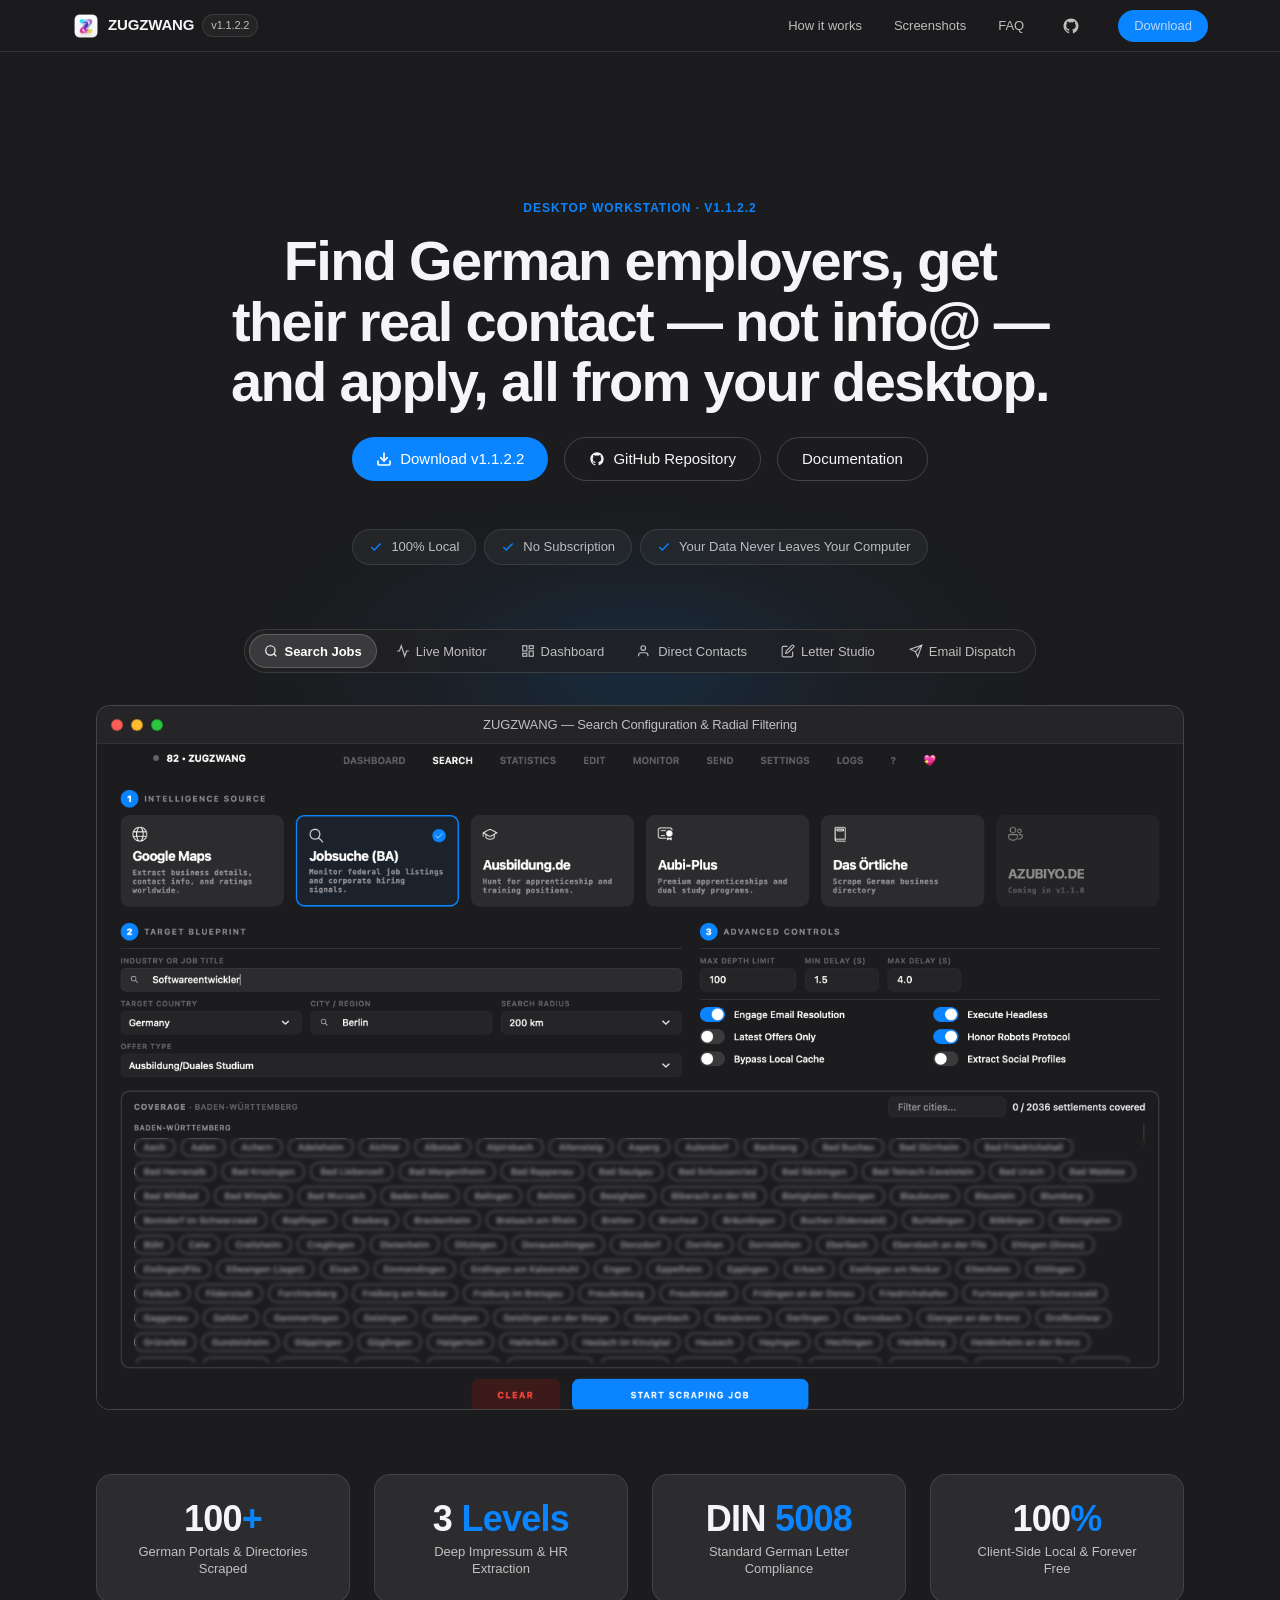
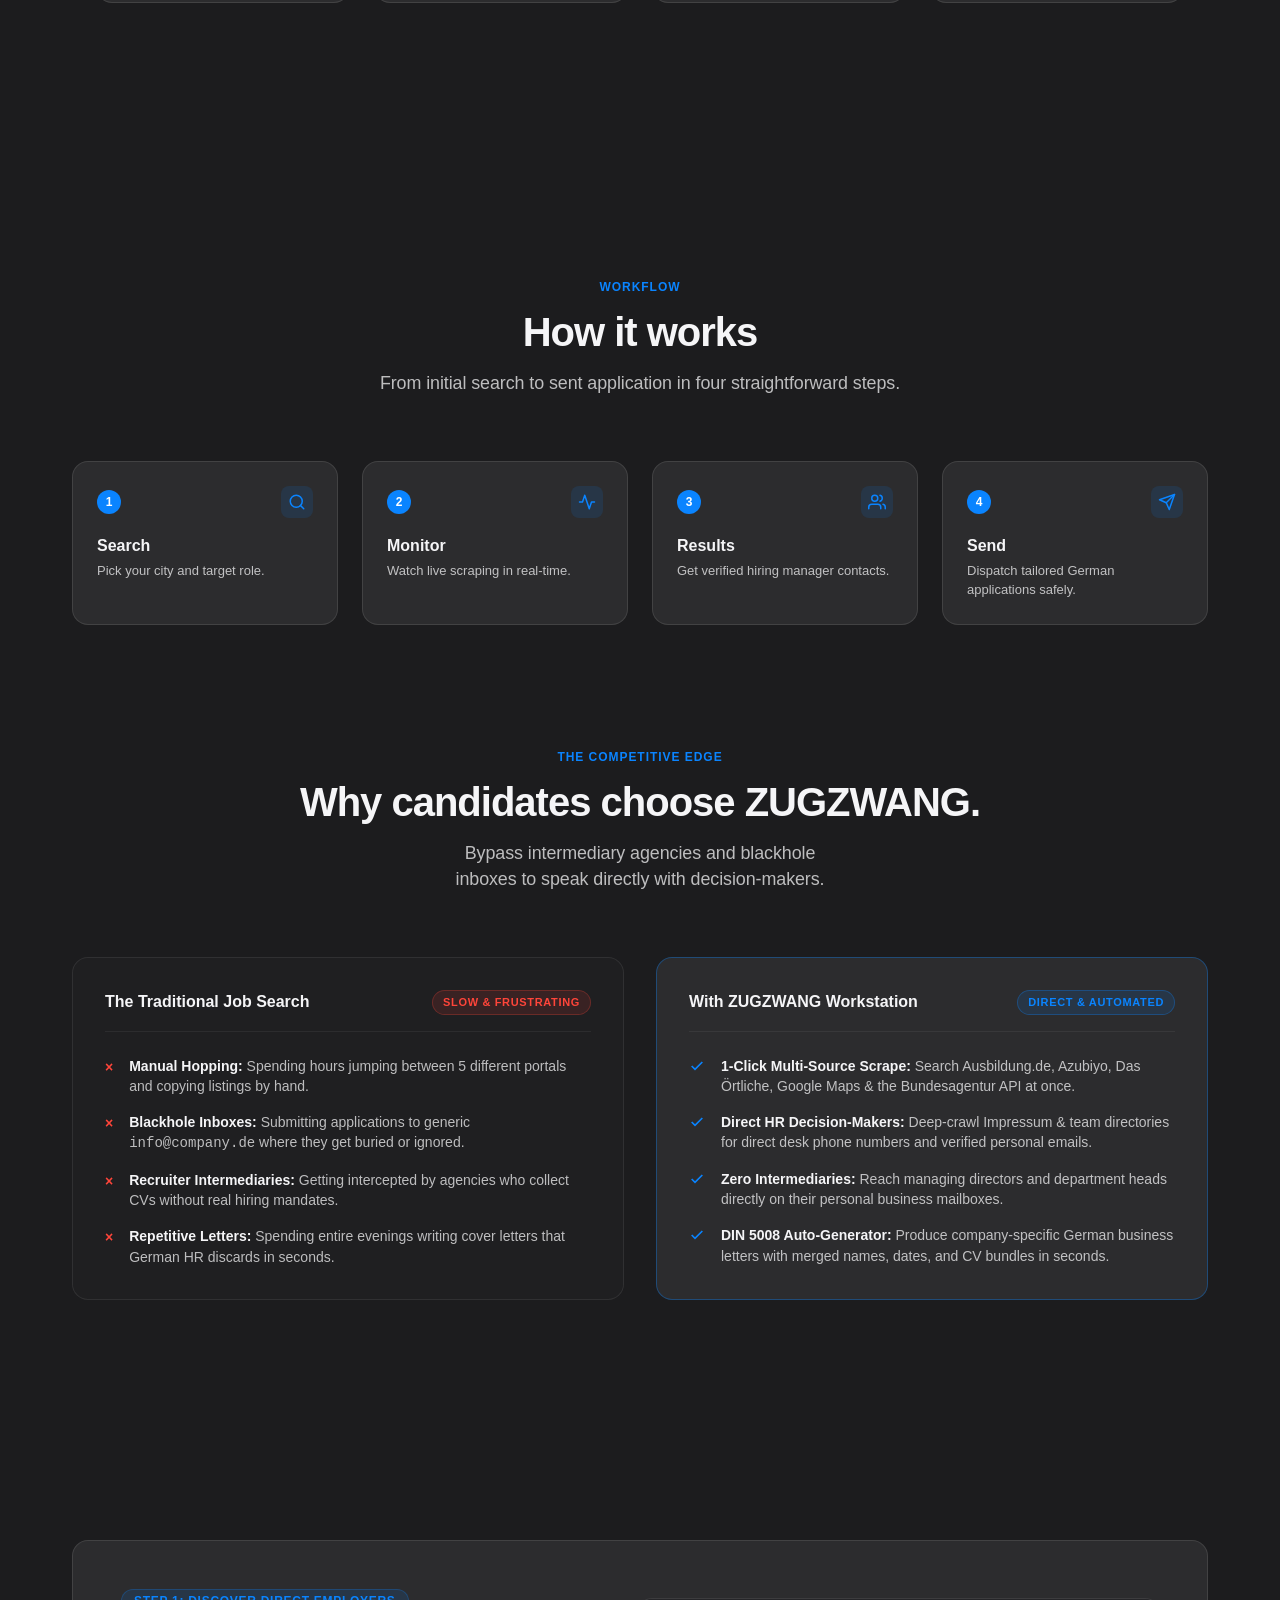
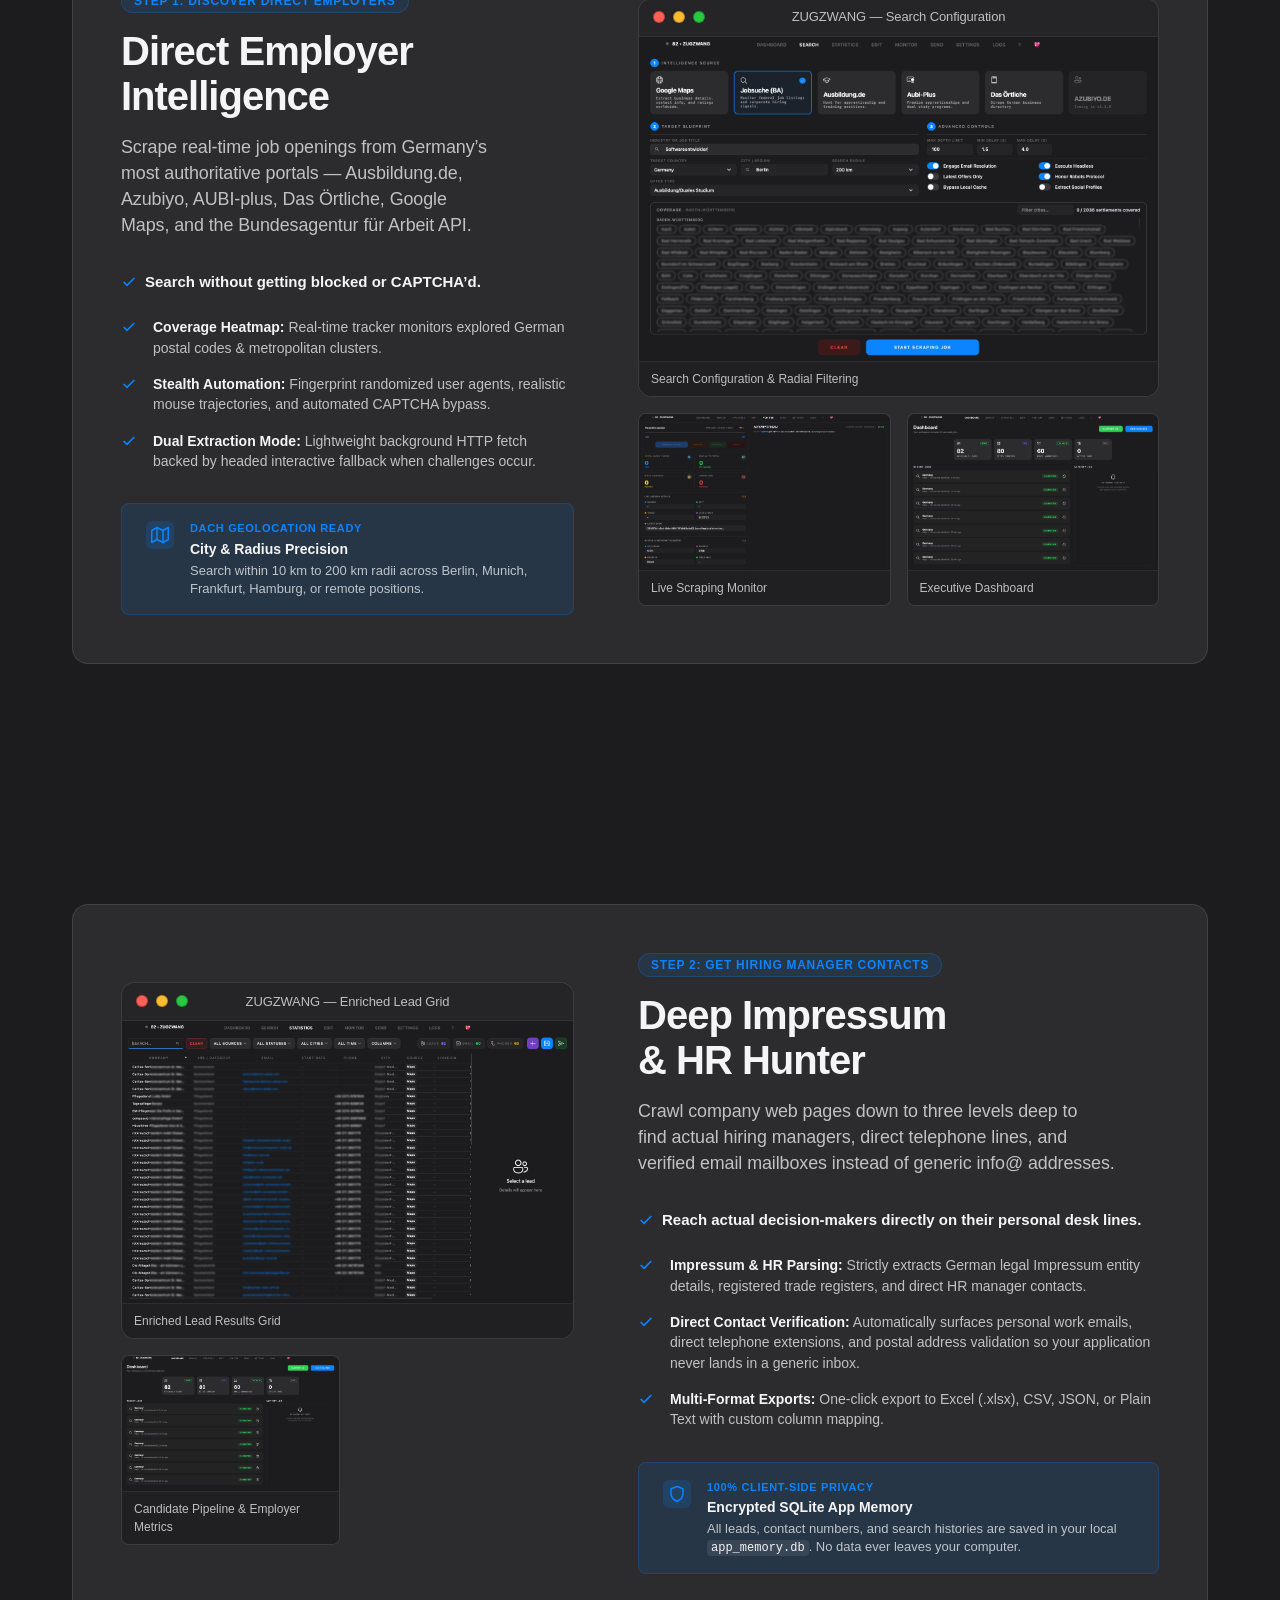
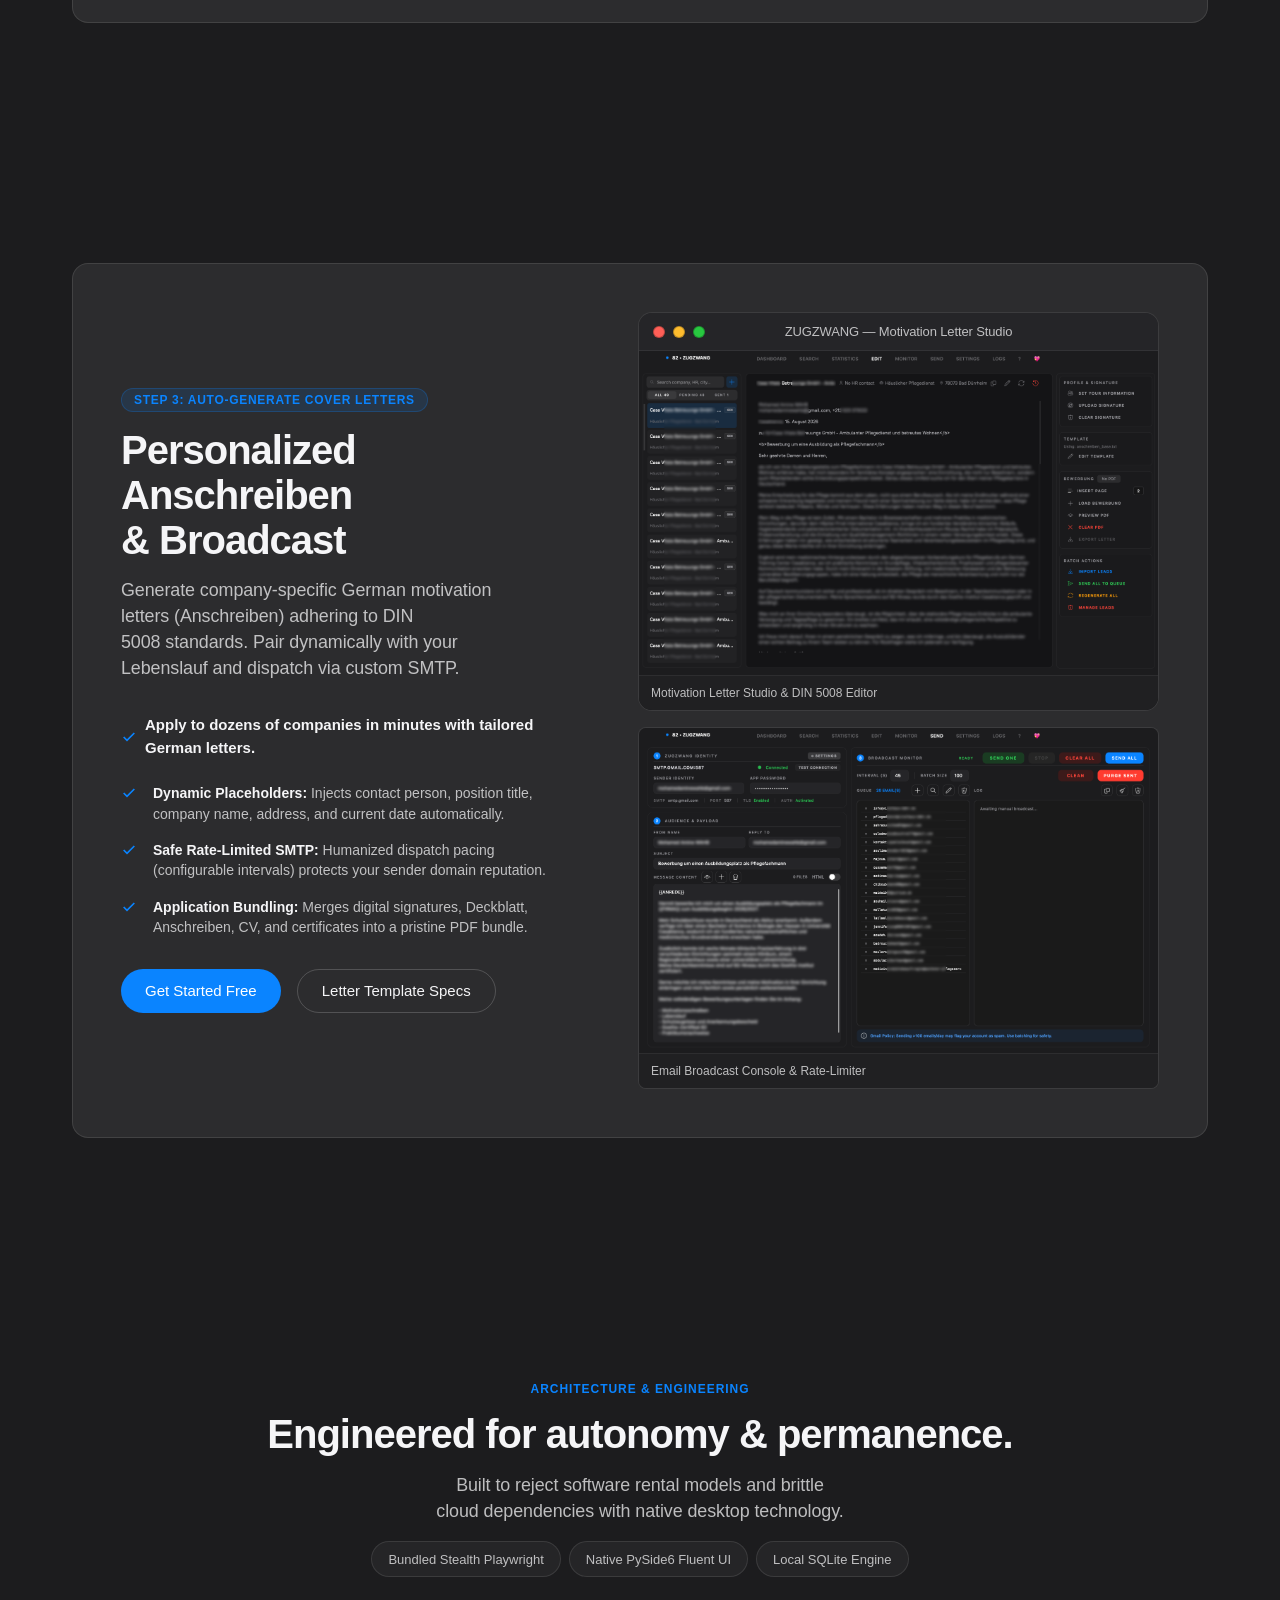
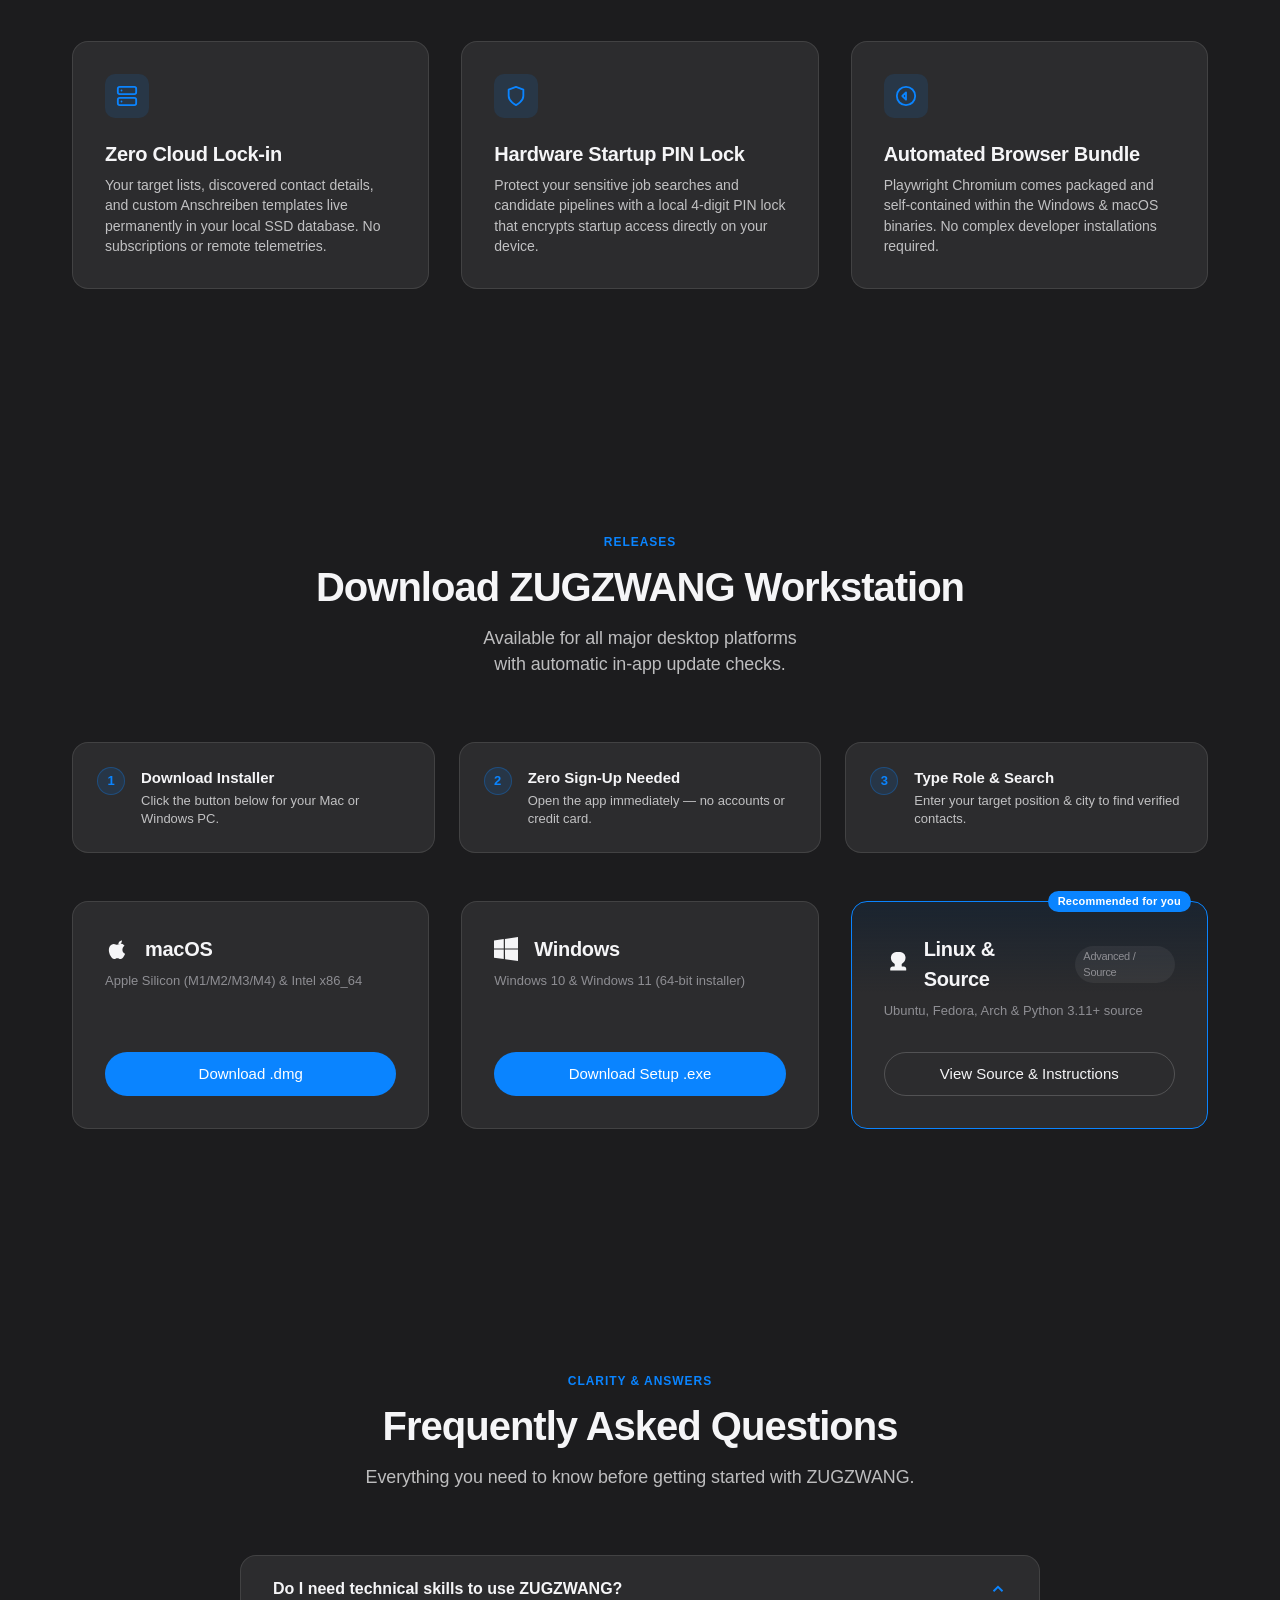
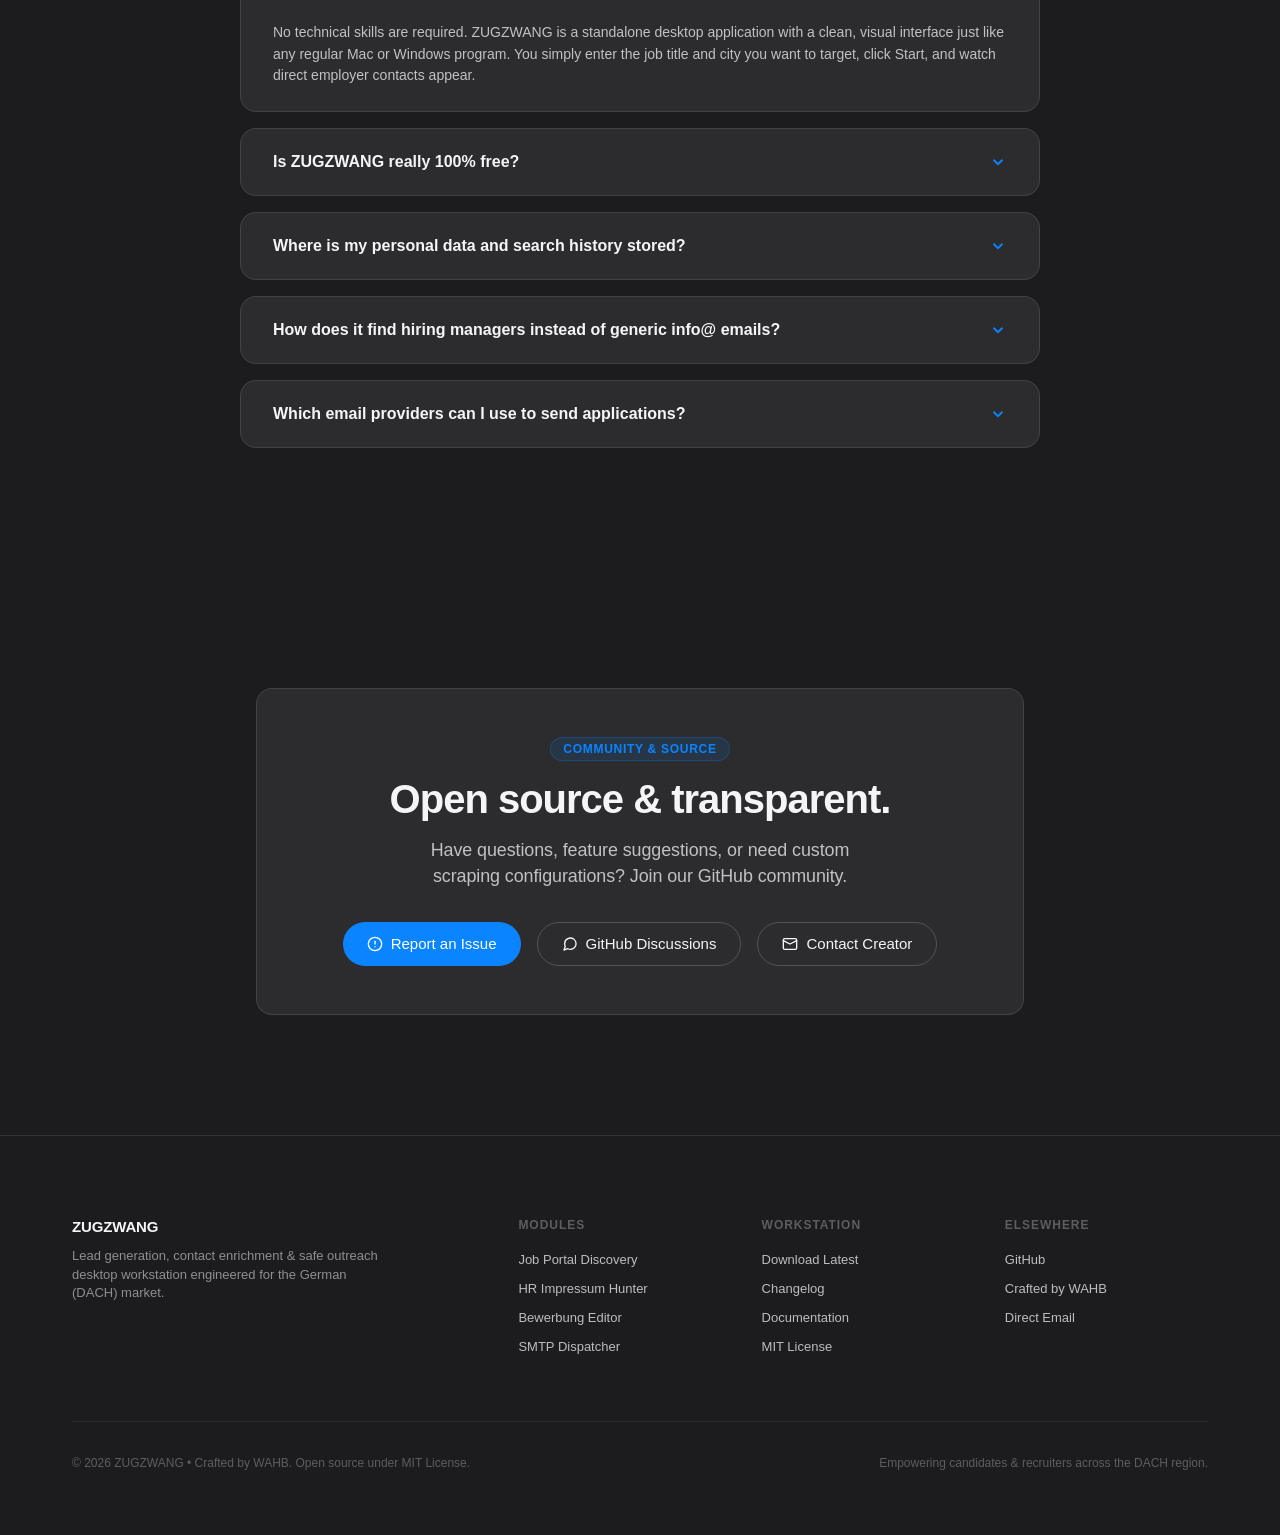
==== commit e0376046: "feat(apple-design): implement Apple Design Skill review & HIG craft refinements" ====
--- a/docs/index.html
+++ b/docs/index.html
@@ -22,7 +22,7 @@
 
   <meta name="theme-color" content="#1C1C1E" />
 
-  <link rel="stylesheet" href="styles.css?v=1.1.2.6" />
+  <link rel="stylesheet" href="styles.css?v=1.1.2.7" />
   <link rel="icon" href="images/logo-mark.png" type="image/png" />
 </head>
 <body>
@@ -101,30 +101,30 @@
       <div class="hero-preview-wrapper apple-reveal">
         <div class="hero-spotlight"></div>
         <div class="segmented-control-wrapper">
-          <div class="hero-tabs" role="tablist">
-            <button class="hero-tab active" data-target="hero-img-search" type="button">
+          <div class="hero-tabs" role="tablist" aria-label="Workstation workflow features">
+            <button class="hero-tab active" data-target="hero-img-search" type="button" role="tab" aria-selected="true" aria-controls="hero-preview-img" id="tab-search">
               <svg width="14" height="14" viewBox="0 0 24 24" fill="none" stroke="currentColor" stroke-width="2"><circle cx="11" cy="11" r="8"></circle><line x1="21" y1="21" x2="16.65" y2="16.65"></line></svg>
-              1. Search Jobs
+              Search Jobs
             </button>
-            <button class="hero-tab" data-target="hero-img-monitor" type="button">
+            <button class="hero-tab" data-target="hero-img-monitor" type="button" role="tab" aria-selected="false" aria-controls="hero-preview-img" id="tab-monitor">
               <svg width="14" height="14" viewBox="0 0 24 24" fill="none" stroke="currentColor" stroke-width="2"><polyline points="22 12 18 12 15 21 9 3 6 12 2 12"></polyline></svg>
-              2. Live Monitor
+              Live Monitor
             </button>
-            <button class="hero-tab" data-target="hero-img-dashboard" type="button">
+            <button class="hero-tab" data-target="hero-img-dashboard" type="button" role="tab" aria-selected="false" aria-controls="hero-preview-img" id="tab-dashboard">
               <svg width="14" height="14" viewBox="0 0 24 24" fill="none" stroke="currentColor" stroke-width="2"><rect x="3" y="3" width="7" height="9"></rect><rect x="14" y="3" width="7" height="5"></rect><rect x="14" y="12" width="7" height="9"></rect><rect x="3" y="16" width="7" height="5"></rect></svg>
-              3. Dashboard
+              Dashboard
             </button>
-            <button class="hero-tab" data-target="hero-img-results" type="button">
+            <button class="hero-tab" data-target="hero-img-results" type="button" role="tab" aria-selected="false" aria-controls="hero-preview-img" id="tab-results">
               <svg width="14" height="14" viewBox="0 0 24 24" fill="none" stroke="currentColor" stroke-width="2"><path d="M17 21v-2a4 4 0 0 0-4-4H5a4 4 0 0 0-4 4v2"></path><circle cx="9" cy="7" r="4"></circle></svg>
-              4. Direct HR Contacts
+              Direct Contacts
             </button>
-            <button class="hero-tab" data-target="hero-img-letter" type="button">
+            <button class="hero-tab" data-target="hero-img-letter" type="button" role="tab" aria-selected="false" aria-controls="hero-preview-img" id="tab-letter">
               <svg width="14" height="14" viewBox="0 0 24 24" fill="none" stroke="currentColor" stroke-width="2"><path d="M11 4H4a2 2 0 0 0-2 2v14a2 2 0 0 0 2 2h14a2 2 0 0 0 2-2v-7"></path><path d="M18.5 2.5a2.121 2.121 0 0 1 3 3L12 15l-4 1 1-4 9.5-9.5z"></path></svg>
-              5. Letter Studio
+              Letter Studio
             </button>
-            <button class="hero-tab" data-target="hero-img-send" type="button">
+            <button class="hero-tab" data-target="hero-img-send" type="button" role="tab" aria-selected="false" aria-controls="hero-preview-img" id="tab-send">
               <svg width="14" height="14" viewBox="0 0 24 24" fill="none" stroke="currentColor" stroke-width="2"><line x1="22" y1="2" x2="11" y2="13"></line><polygon points="22 2 15 22 11 13 2 9 22 2"></polygon></svg>
-              6. Email Dispatch
+              Email Dispatch
             </button>
           </div>
         </div>
@@ -319,15 +319,15 @@
             <ul class="feature-checklist">
               <li>
                 <svg class="check-icon" viewBox="0 0 24 24" fill="none" stroke="currentColor" stroke-width="2.5"><polyline points="20 6 9 17 4 12"/></svg>
-                <span><strong><span class="marker-badge">1</span>Coverage Heatmap:</strong> Real-time tracker monitors explored German postal codes &amp; metropolitan clusters.</span>
+                <span><strong>Coverage Heatmap:</strong> Real-time tracker monitors explored German postal codes &amp; metropolitan clusters.</span>
               </li>
               <li>
                 <svg class="check-icon" viewBox="0 0 24 24" fill="none" stroke="currentColor" stroke-width="2.5"><polyline points="20 6 9 17 4 12"/></svg>
-                <span><strong><span class="marker-badge">2</span>Stealth Automation:</strong> Fingerprint randomized user agents, realistic mouse trajectories, and automated CAPTCHA bypass.</span>
+                <span><strong>Stealth Automation:</strong> Fingerprint randomized user agents, realistic mouse trajectories, and automated CAPTCHA bypass.</span>
               </li>
               <li>
                 <svg class="check-icon" viewBox="0 0 24 24" fill="none" stroke="currentColor" stroke-width="2.5"><polyline points="20 6 9 17 4 12"/></svg>
-                <span><strong><span class="marker-badge">3</span>Dual Extraction Mode:</strong> Lightweight background HTTP fetch backed by headed interactive fallback when challenges occur.</span>
+                <span><strong>Dual Extraction Mode:</strong> Lightweight background HTTP fetch backed by headed interactive fallback when challenges occur.</span>
               </li>
             </ul>
 
@@ -361,7 +361,6 @@
               <div class="window-body">
                 <img src="images/screenshot_search_clean.png" alt="ZUGZWANG Search Configuration Page" loading="lazy" />
                 <div class="screenshot-caption">
-                  <span class="marker-badge">1</span>
                   Search Configuration &amp; Radial Filtering
                 </div>
               </div>
@@ -370,14 +369,12 @@
               <div class="thumbnail-frame">
                 <img src="images/screenshot_monitor_clean.png" alt="ZUGZWANG Live Scraping Monitor" loading="lazy" />
                 <div class="screenshot-caption">
-                  <span class="marker-badge">2</span>
                   Live Scraping Monitor
                 </div>
               </div>
               <div class="thumbnail-frame">
                 <img src="images/screenshot_dashboard_clean.png" alt="ZUGZWANG Executive Dashboard" loading="lazy" />
                 <div class="screenshot-caption">
-                  <span class="marker-badge">3</span>
                   Executive Dashboard
                 </div>
               </div>
@@ -405,24 +402,15 @@
               <div class="window-body">
                 <img src="images/screenshot_results_clean.png" alt="ZUGZWANG Enriched Results Grid" loading="lazy" />
                 <div class="screenshot-caption">
-                  <span class="marker-badge">1</span>
                   Enriched Lead Results Grid
                 </div>
               </div>
             </div>
             <div class="gallery-thumbnails">
-              <div class="thumbnail-frame">
-                <img src="images/screenshot_logs_clean.png" alt="ZUGZWANG Diagnostics Log Stream" loading="lazy" />
+              <div class="thumbnail-frame" style="width: 100%;">
+                <img src="images/screenshot_dashboard_clean.png" alt="ZUGZWANG Candidate Discovery Overview" loading="lazy" />
                 <div class="screenshot-caption">
-                  <span class="marker-badge">2</span>
-                  Diagnostics Log Stream
-                </div>
-              </div>
-              <div class="thumbnail-frame">
-                <img src="images/screenshot_settings_clean.png" alt="ZUGZWANG System Preferences" loading="lazy" />
-                <div class="screenshot-caption">
-                  <span class="marker-badge">3</span>
-                  Local System Preferences
+                  Candidate Pipeline &amp; Employer Metrics
                 </div>
               </div>
             </div>
@@ -443,15 +431,15 @@
             <ul class="feature-checklist">
               <li>
                 <svg class="check-icon" viewBox="0 0 24 24" fill="none" stroke="currentColor" stroke-width="2.5"><polyline points="20 6 9 17 4 12"/></svg>
-                <span><strong><span class="marker-badge">1</span>Impressum &amp; HR Parsing:</strong> Strictly extracts German legal Impressum entity details, registered trade registers, and direct HR manager contacts.</span>
+                <span><strong>Impressum &amp; HR Parsing:</strong> Strictly extracts German legal Impressum entity details, registered trade registers, and direct HR manager contacts.</span>
               </li>
               <li>
                 <svg class="check-icon" viewBox="0 0 24 24" fill="none" stroke="currentColor" stroke-width="2.5"><polyline points="20 6 9 17 4 12"/></svg>
-                <span><strong><span class="marker-badge">2</span>Diagnostics &amp; Log Stream:</strong> Real-time streaming console tracks HTTP network codes, active workers, and data throughput.</span>
+                <span><strong>Direct Contact Verification:</strong> Automatically surfaces personal work emails, direct telephone extensions, and postal address validation so your application never lands in a generic inbox.</span>
               </li>
               <li>
                 <svg class="check-icon" viewBox="0 0 24 24" fill="none" stroke="currentColor" stroke-width="2.5"><polyline points="20 6 9 17 4 12"/></svg>
-                <span><strong><span class="marker-badge">3</span>Multi-Format Exports:</strong> One-click export to Excel (.xlsx), CSV, JSON, or Plain Text with custom column mapping.</span>
+                <span><strong>Multi-Format Exports:</strong> One-click export to Excel (.xlsx), CSV, JSON, or Plain Text with custom column mapping.</span>
               </li>
             </ul>
 
@@ -491,11 +479,11 @@
             <ul class="feature-checklist">
               <li>
                 <svg class="check-icon" viewBox="0 0 24 24" fill="none" stroke="currentColor" stroke-width="2.5"><polyline points="20 6 9 17 4 12"/></svg>
-                <span><strong><span class="marker-badge">1</span>Dynamic Placeholders:</strong> Injects contact person, position title, company name, address, and current date automatically.</span>
+                <span><strong>Dynamic Placeholders:</strong> Injects contact person, position title, company name, address, and current date automatically.</span>
               </li>
               <li>
                 <svg class="check-icon" viewBox="0 0 24 24" fill="none" stroke="currentColor" stroke-width="2.5"><polyline points="20 6 9 17 4 12"/></svg>
-                <span><strong><span class="marker-badge">2</span>Safe Rate-Limited SMTP:</strong> Humanized dispatch pacing (configurable intervals) protects your sender domain reputation.</span>
+                <span><strong>Safe Rate-Limited SMTP:</strong> Humanized dispatch pacing (configurable intervals) protects your sender domain reputation.</span>
               </li>
               <li>
                 <svg class="check-icon" viewBox="0 0 24 24" fill="none" stroke="currentColor" stroke-width="2.5"><polyline points="20 6 9 17 4 12"/></svg>
@@ -527,7 +515,6 @@
               <div class="window-body">
                 <img src="images/screenshot_edit_clean.png" alt="ZUGZWANG Motivation Letter Editor Workspace" loading="lazy" />
                 <div class="screenshot-caption">
-                  <span class="marker-badge">1</span>
                   Motivation Letter Studio &amp; DIN 5008 Editor
                 </div>
               </div>
@@ -535,7 +522,6 @@
             <div class="thumbnail-frame" style="width: 100%;">
               <img src="images/screenshot_send_clean.png" alt="ZUGZWANG Email Broadcast Console" loading="lazy" />
               <div class="screenshot-caption">
-                <span class="marker-badge">2</span>
                 Email Broadcast Console &amp; Rate-Limiter
               </div>
             </div>
@@ -694,51 +680,51 @@
 
       <div class="faq-list apple-reveal">
         <div class="faq-item open">
-          <button class="faq-trigger" type="button">
+          <button class="faq-trigger" type="button" aria-expanded="true" aria-controls="faq-ans-1" id="faq-btn-1">
             <span>Do I need technical skills to use ZUGZWANG?</span>
             <svg viewBox="0 0 24 24" fill="none" stroke="currentColor" stroke-width="2.5"><polyline points="6 9 12 15 18 9"/></svg>
           </button>
-          <div class="faq-body">
+          <div class="faq-body" id="faq-ans-1" role="region" aria-labelledby="faq-btn-1">
             No technical skills are required. ZUGZWANG is a standalone desktop application with a clean, visual interface just like any regular Mac or Windows program. You simply enter the job title and city you want to target, click Start, and watch direct employer contacts appear.
           </div>
         </div>
 
         <div class="faq-item">
-          <button class="faq-trigger" type="button">
+          <button class="faq-trigger" type="button" aria-expanded="false" aria-controls="faq-ans-2" id="faq-btn-2">
             <span>Is ZUGZWANG really 100% free?</span>
             <svg viewBox="0 0 24 24" fill="none" stroke="currentColor" stroke-width="2.5"><polyline points="6 9 12 15 18 9"/></svg>
           </button>
-          <div class="faq-body">
+          <div class="faq-body" id="faq-ans-2" role="region" aria-labelledby="faq-btn-2">
             Yes, completely free and open-source under the MIT License. There are zero subscriptions, no paywalls, no trial limits, and no credit card required ever.
           </div>
         </div>
 
         <div class="faq-item">
-          <button class="faq-trigger" type="button">
+          <button class="faq-trigger" type="button" aria-expanded="false" aria-controls="faq-ans-3" id="faq-btn-3">
             <span>Where is my personal data and search history stored?</span>
             <svg viewBox="0 0 24 24" fill="none" stroke="currentColor" stroke-width="2.5"><polyline points="6 9 12 15 18 9"/></svg>
           </button>
-          <div class="faq-body">
+          <div class="faq-body" id="faq-ans-3" role="region" aria-labelledby="faq-btn-3">
             100% on your local machine. All discovered job listings, direct contact numbers, and customized cover letters are saved in an encrypted local database on your hard drive. No data is ever transmitted to cloud servers or third parties.
           </div>
         </div>
 
         <div class="faq-item">
-          <button class="faq-trigger" type="button">
+          <button class="faq-trigger" type="button" aria-expanded="false" aria-controls="faq-ans-4" id="faq-btn-4">
             <span>How does it find hiring managers instead of generic info@ emails?</span>
             <svg viewBox="0 0 24 24" fill="none" stroke="currentColor" stroke-width="2.5"><polyline points="6 9 12 15 18 9"/></svg>
           </button>
-          <div class="faq-body">
+          <div class="faq-body" id="faq-ans-4" role="region" aria-labelledby="faq-btn-4">
             ZUGZWANG analyzes official German legal company documentation (Impressum), commercial registers, and team directories to discover managing directors, HR leaders, and direct departmental telephone numbers and personal email addresses.
           </div>
         </div>
 
         <div class="faq-item">
-          <button class="faq-trigger" type="button">
+          <button class="faq-trigger" type="button" aria-expanded="false" aria-controls="faq-ans-5" id="faq-btn-5">
             <span>Which email providers can I use to send applications?</span>
             <svg viewBox="0 0 24 24" fill="none" stroke="currentColor" stroke-width="2.5"><polyline points="6 9 12 15 18 9"/></svg>
           </button>
-          <div class="faq-body">
+          <div class="faq-body" id="faq-ans-5" role="region" aria-labelledby="faq-btn-5">
             You can use your existing Gmail, Outlook, Web.de, GMX, or custom domain email via standard secure SMTP. ZUGZWANG includes humanized dispatch intervals to ensure your sender reputation is protected and your emails arrive safely in recipient inboxes.
           </div>
         </div>
@@ -838,6 +824,6 @@
     </div>
   </footer>
 
-  <script src="app.js?v=1.1.2.6"></script>
+  <script src="app.js?v=1.1.2.7"></script>
 </body>
 </html>
--- a/docs/styles.css
+++ b/docs/styles.css
@@ -30,11 +30,11 @@
   --border-hairline-subtle: rgba(255, 255, 255, 0.06);
   --border-hairline-focus: rgba(10, 132, 255, 0.6);
 
-  /* Apple Pro Text Contrast Scale */
+  /* Apple Pro Text Contrast Scale (WCAG AA Compliant on #1C1C1E & #2C2C2E) */
   --text-primary: #f5f5f7;
-  --text-secondary: rgba(245, 245, 247, 0.7);
-  --text-tertiary: rgba(245, 245, 247, 0.46);
-  --text-quaternary: rgba(245, 245, 247, 0.28);
+  --text-secondary: rgba(245, 245, 247, 0.74);
+  --text-tertiary: #8e8e93; /* Apple Dark Mode System Gray: 4.88:1 on #1C1C1E, 5.46:1 on #2C2C2E */
+  --text-quaternary: rgba(245, 245, 247, 0.30);
 
   /* Radii */
   --radius-window: 14px;
@@ -533,43 +533,52 @@
   display: inline-flex;
   align-items: center;
   gap: 6px;
-  height: 32px;
-  padding: 0 14px;
+  min-height: 34px;
+  padding: 6px 14px;
   font-size: 13px;
   font-weight: 500;
   border-radius: var(--radius-pill);
-  border: none;
+  border: 0.5px solid transparent;
   background: transparent;
   color: var(--text-secondary);
   cursor: pointer;
-  transition: background 160ms ease, color 160ms ease;
+  transition: background 160ms ease, color 160ms ease, border-color 160ms ease;
   user-select: none;
   white-space: nowrap;
   flex-shrink: 0;
 }
 
+@media (max-width: 640px) {
+  .hero-tab {
+    min-height: 44px;
+    padding: 8px 16px;
+    font-size: 13px;
+  }
+}
+
 .hero-tab:hover {
-  background: rgba(255, 255, 255, 0.07);
+  background: rgba(255, 255, 255, 0.08);
   color: var(--text-primary);
 }
 
 .hero-tab.active {
-  background: rgba(10, 132, 255, 0.18);
-  color: var(--accent);
-  font-weight: 600;
-  box-shadow: 0 0 0 1px rgba(10, 132, 255, 0.4);
+  background: rgba(255, 255, 255, 0.12);
+  color: #ffffff;
+  font-weight: 600;
+  border: 0.5px solid rgba(255, 255, 255, 0.18);
+  box-shadow: none !important;
 }
 
 .hero-window {
   position: relative;
   z-index: 1;
-  border: 0.5px solid rgba(255, 255, 255, 0.16) !important;
-  box-shadow: 0 24px 60px rgba(0, 0, 0, 0.4) !important;
+  border: 0.5px solid rgba(255, 255, 255, 0.14) !important;
+  box-shadow: none !important;
 }
 
 .hero-window .window-body img {
   aspect-ratio: 16 / 9.8;
-  transition: opacity 200ms ease;
+  transition: opacity 180ms cubic-bezier(0.16, 1, 0.3, 1), transform 180ms cubic-bezier(0.16, 1, 0.3, 1);
 }
 
 /* Metrics Highlight Strip */
@@ -1174,40 +1183,48 @@
 }
 
 .window-header {
-  height: 34px;
+  height: 38px;
   background: #252528;
   border-bottom: 0.5px solid var(--border-hairline-subtle);
   display: flex;
   align-items: center;
-  padding: 0 12px;
+  padding: 0 14px;
   position: relative;
 }
 
 .traffic-lights {
   display: flex;
   align-items: center;
-  gap: 7px;
+  gap: 8px;
 }
 
 .traffic-dot {
-  width: 10px;
-  height: 10px;
+  width: 12px;
+  height: 12px;
   border-radius: 50%;
   display: inline-block;
-}
-
-.dot-close { background: #ff5f56; }
-.dot-min { background: #ffbd2e; }
-.dot-zoom { background: #27c93f; }
+  border: 0.5px solid rgba(0, 0, 0, 0.25);
+  flex-shrink: 0;
+}
+
+.dot-close { background: #ff5f57; }
+.dot-min { background: #febc2e; }
+.dot-zoom { background: #28c840; }
 
 .window-title {
   position: absolute;
   left: 50%;
   transform: translateX(-50%);
-  font-size: 11px;
+  font-size: 13px;
   font-weight: 500;
-  color: var(--text-tertiary);
+  letter-spacing: -0.01em;
+  color: var(--text-secondary);
   pointer-events: none;
+  white-space: nowrap;
+  overflow: hidden;
+  text-overflow: ellipsis;
+  max-width: 68%;
+  text-align: center;
 }
 
 .window-body {
@@ -1507,10 +1524,49 @@
 }
 
 @media (prefers-reduced-motion: reduce) {
+  *, *::before, *::after {
+    animation-duration: 0.01ms !important;
+    animation-iteration-count: 1 !important;
+    transition-duration: 0.01ms !important;
+    scroll-behavior: auto !important;
+  }
   .apple-reveal {
     opacity: 1 !important;
     transform: none !important;
     transition: none !important;
+  }
+}
+
+@media (prefers-contrast: more) {
+  :root {
+    --border-hairline: rgba(255, 255, 255, 0.35);
+    --border-hairline-subtle: rgba(255, 255, 255, 0.22);
+    --text-secondary: rgba(255, 255, 255, 0.92);
+    --text-tertiary: #c7c7cc;
+  }
+  .btn-primary, .btn-ghost {
+    border-width: 1.5px !important;
+  }
+  .hero-tab.active {
+    border-color: #ffffff !important;
+  }
+}
+
+@media (prefers-reduced-transparency: reduce) {
+  .nav-wrap {
+    background: #1c1c1e !important;
+    backdrop-filter: none !important;
+    -webkit-backdrop-filter: none !important;
+  }
+  .hero-tabs {
+    background: #252528 !important;
+    backdrop-filter: none !important;
+    -webkit-backdrop-filter: none !important;
+  }
+  .lb {
+    background: #000000 !important;
+    backdrop-filter: none !important;
+    -webkit-backdrop-filter: none !important;
   }
 }
 
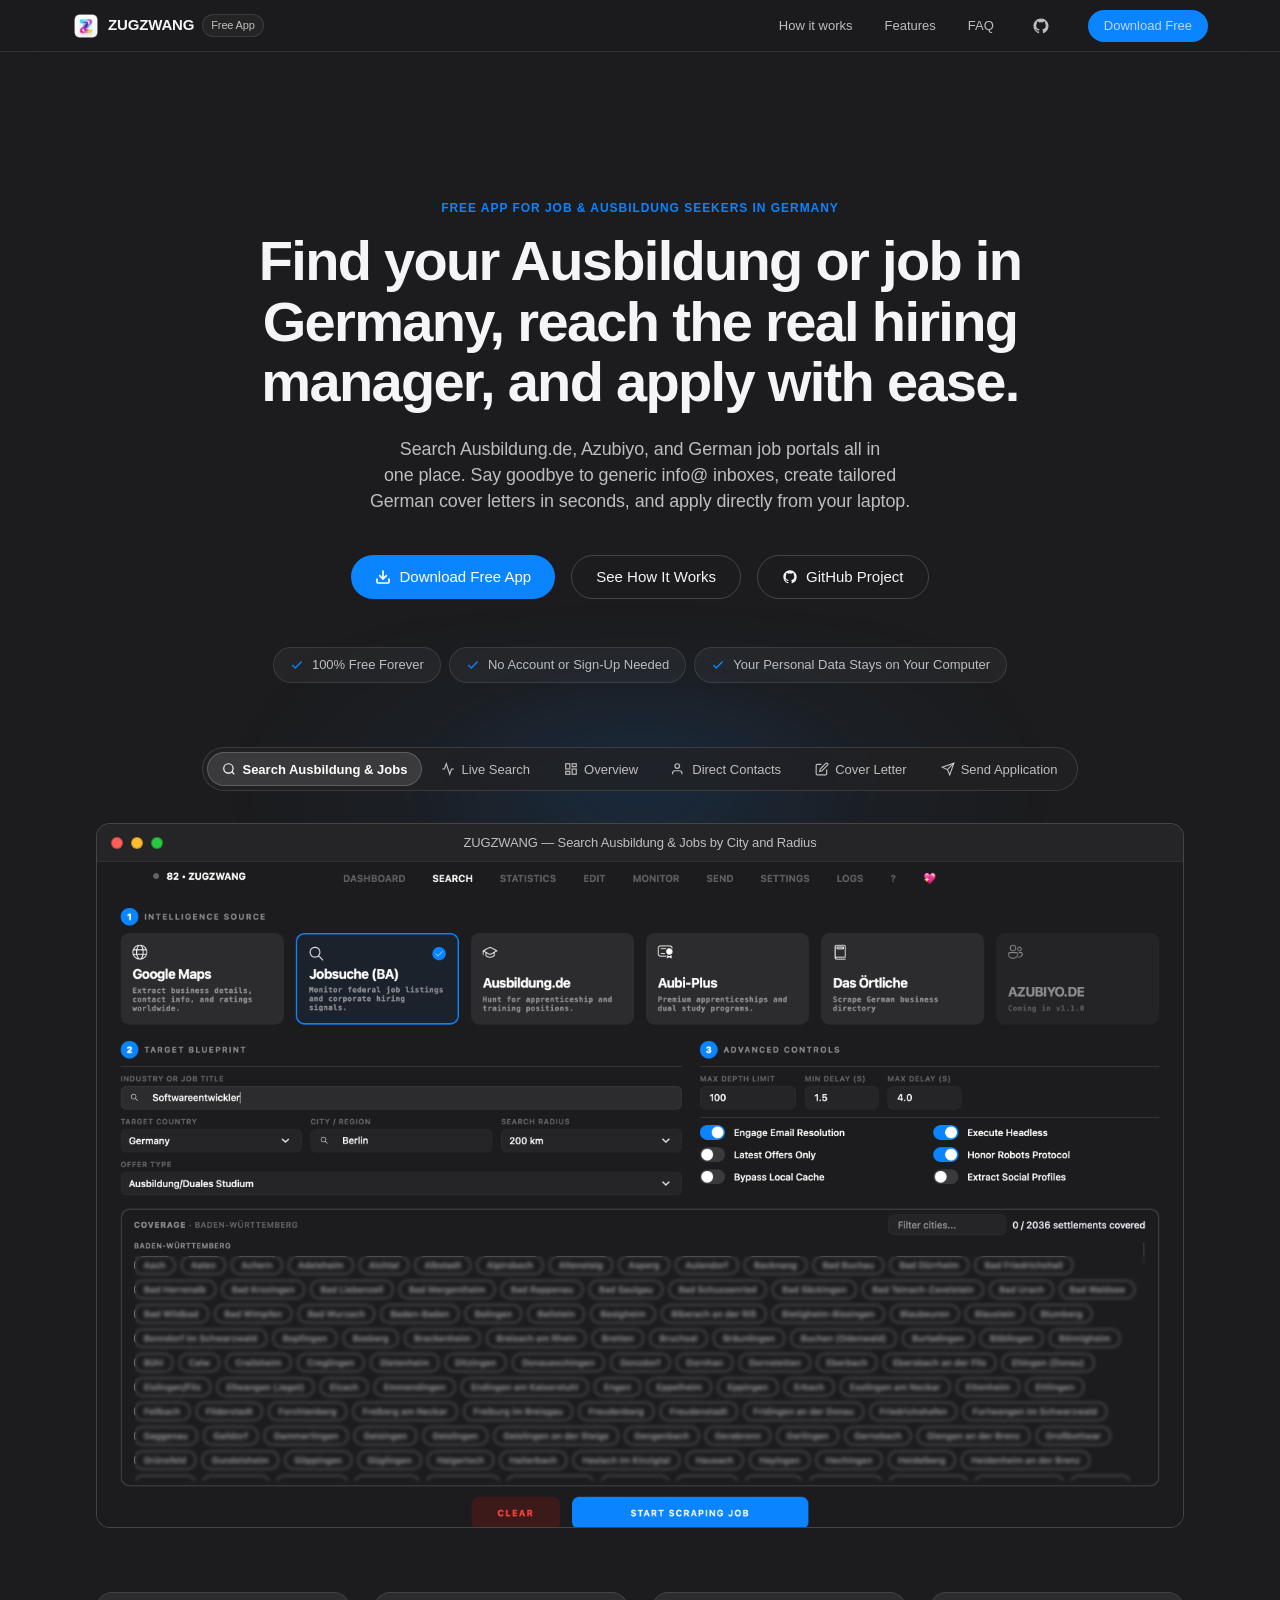
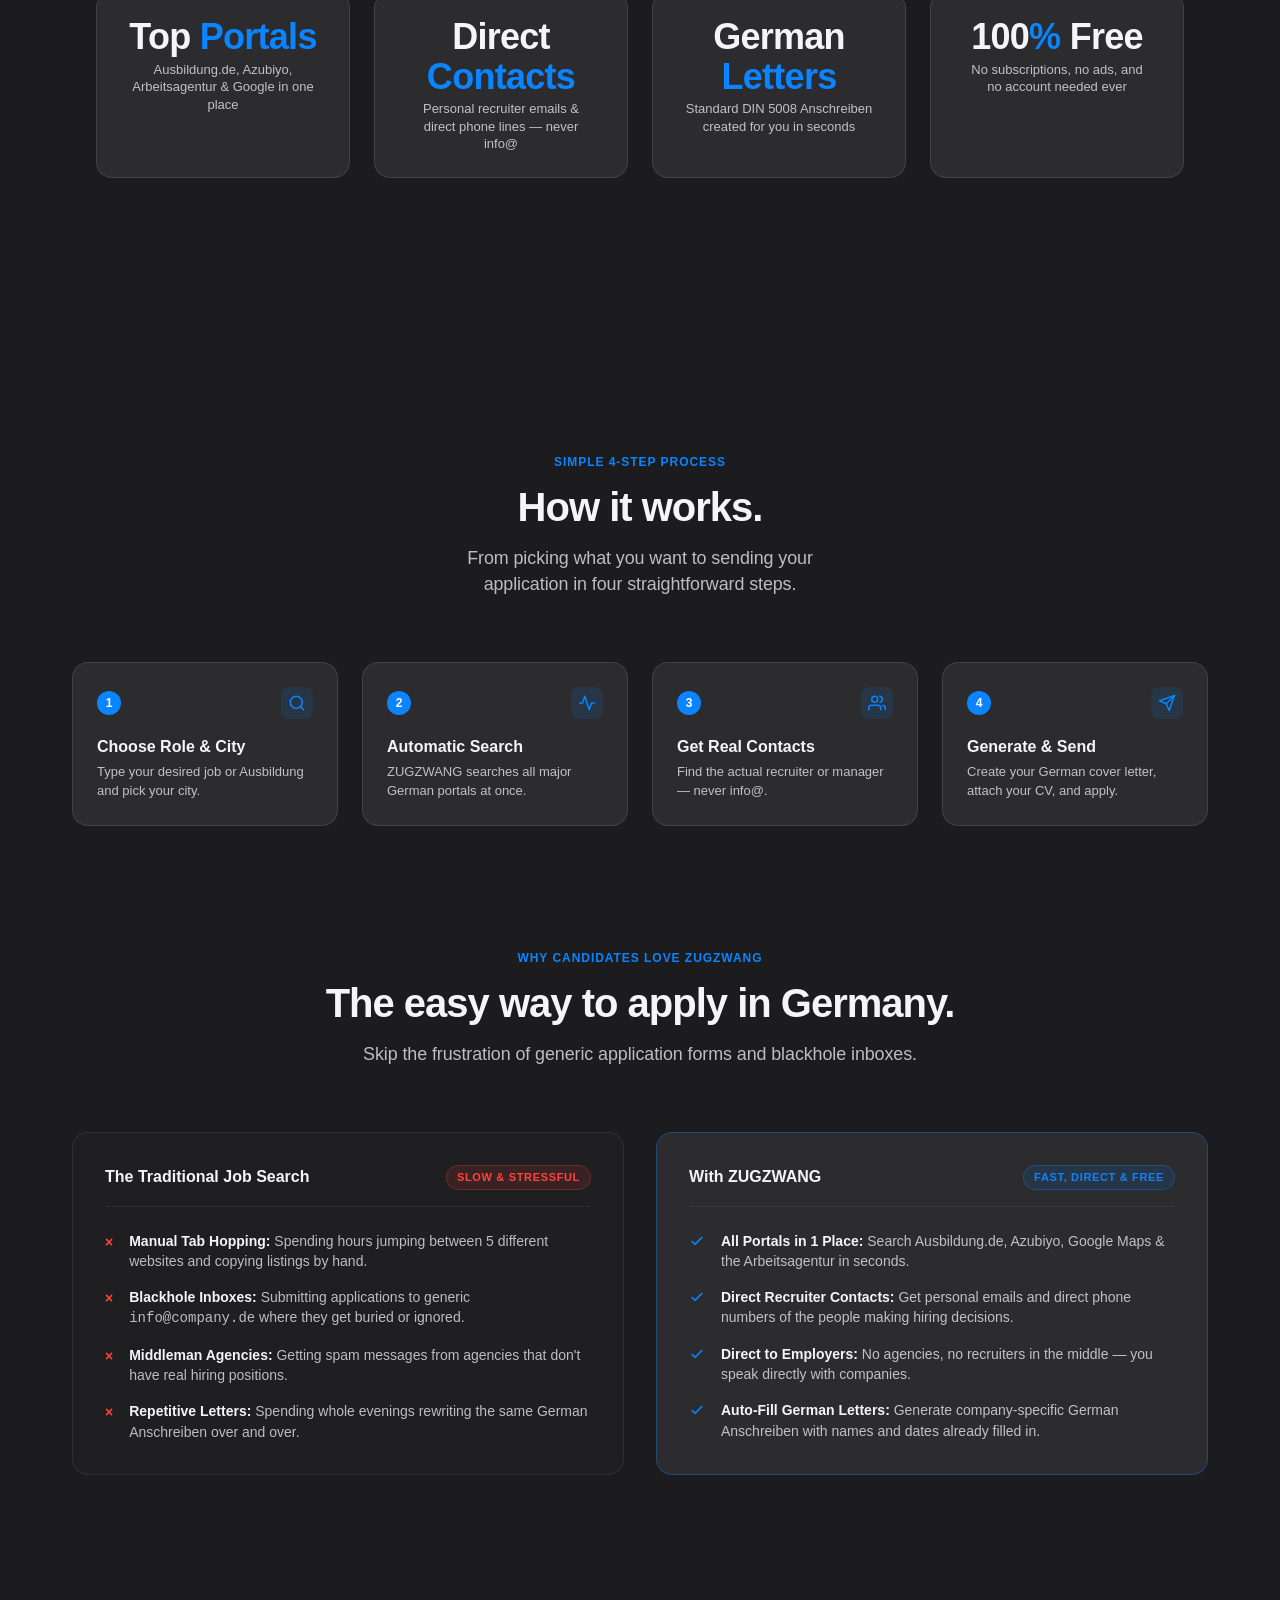
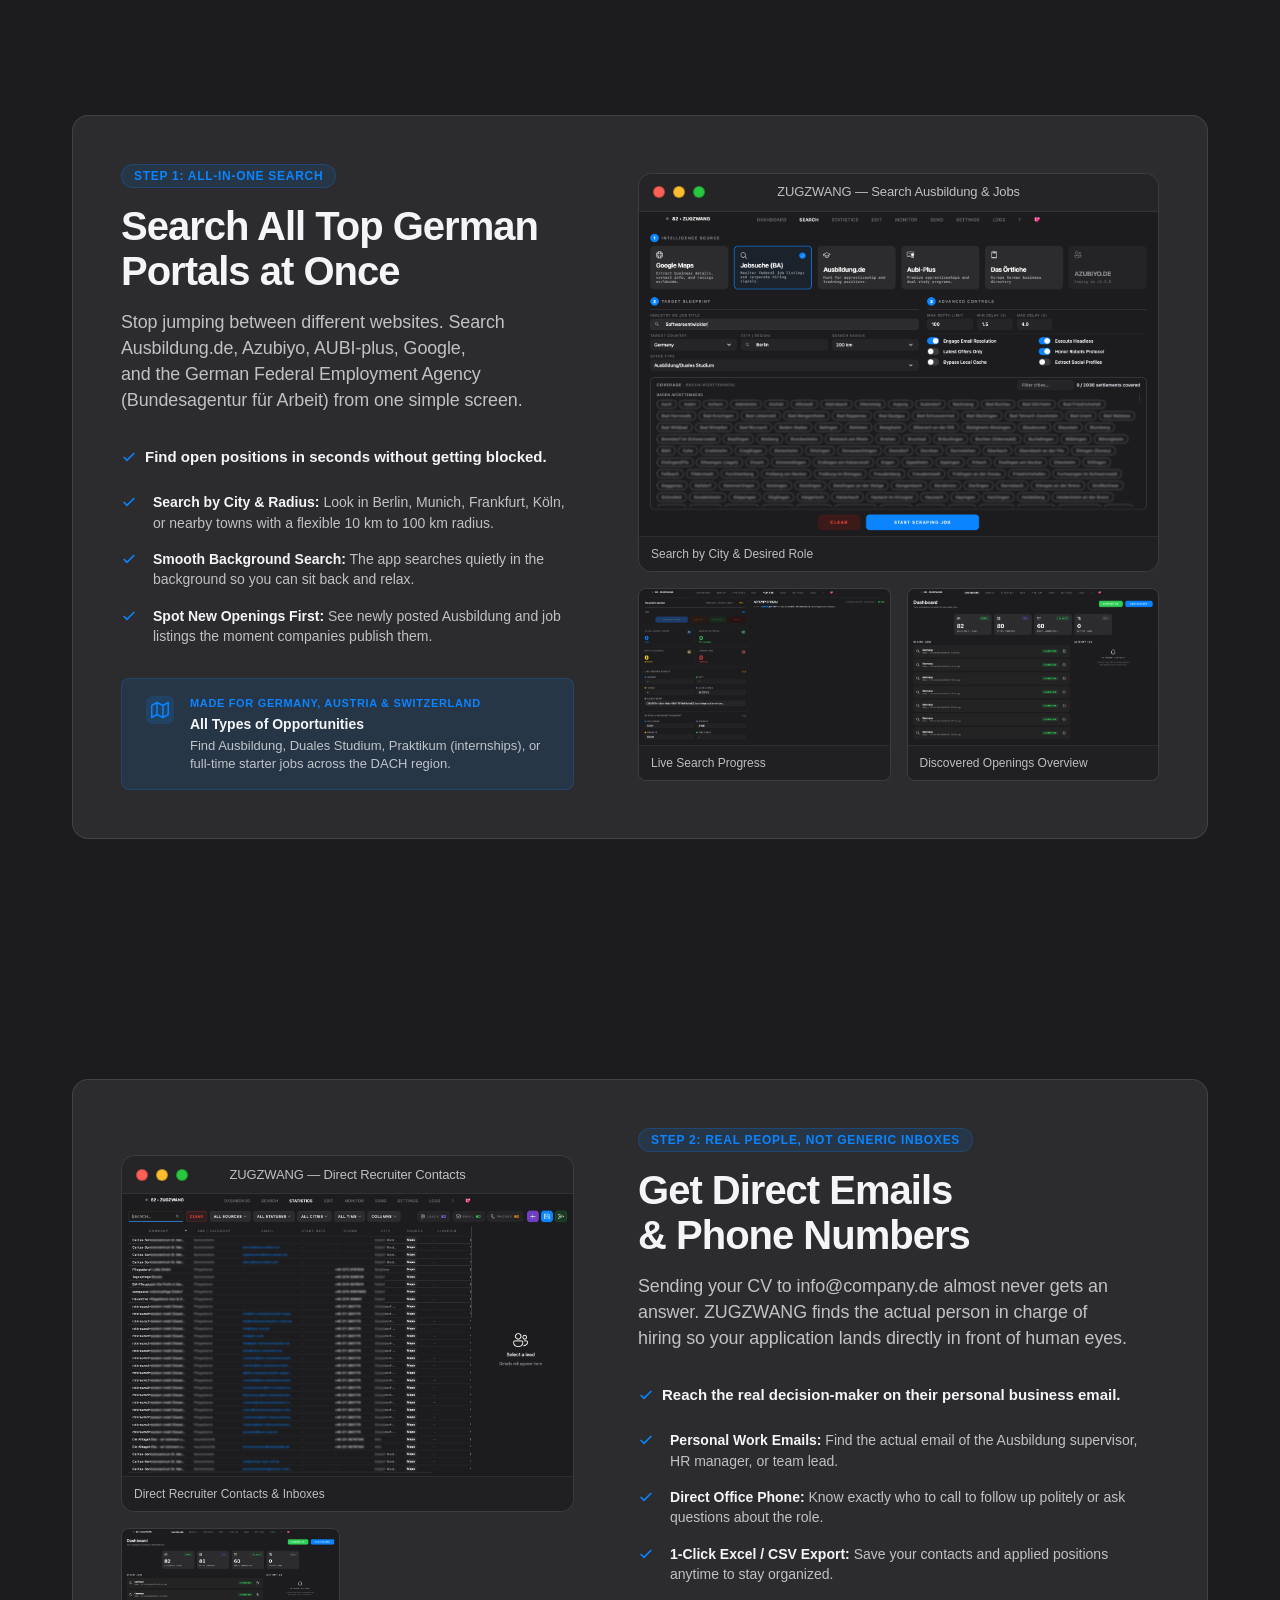
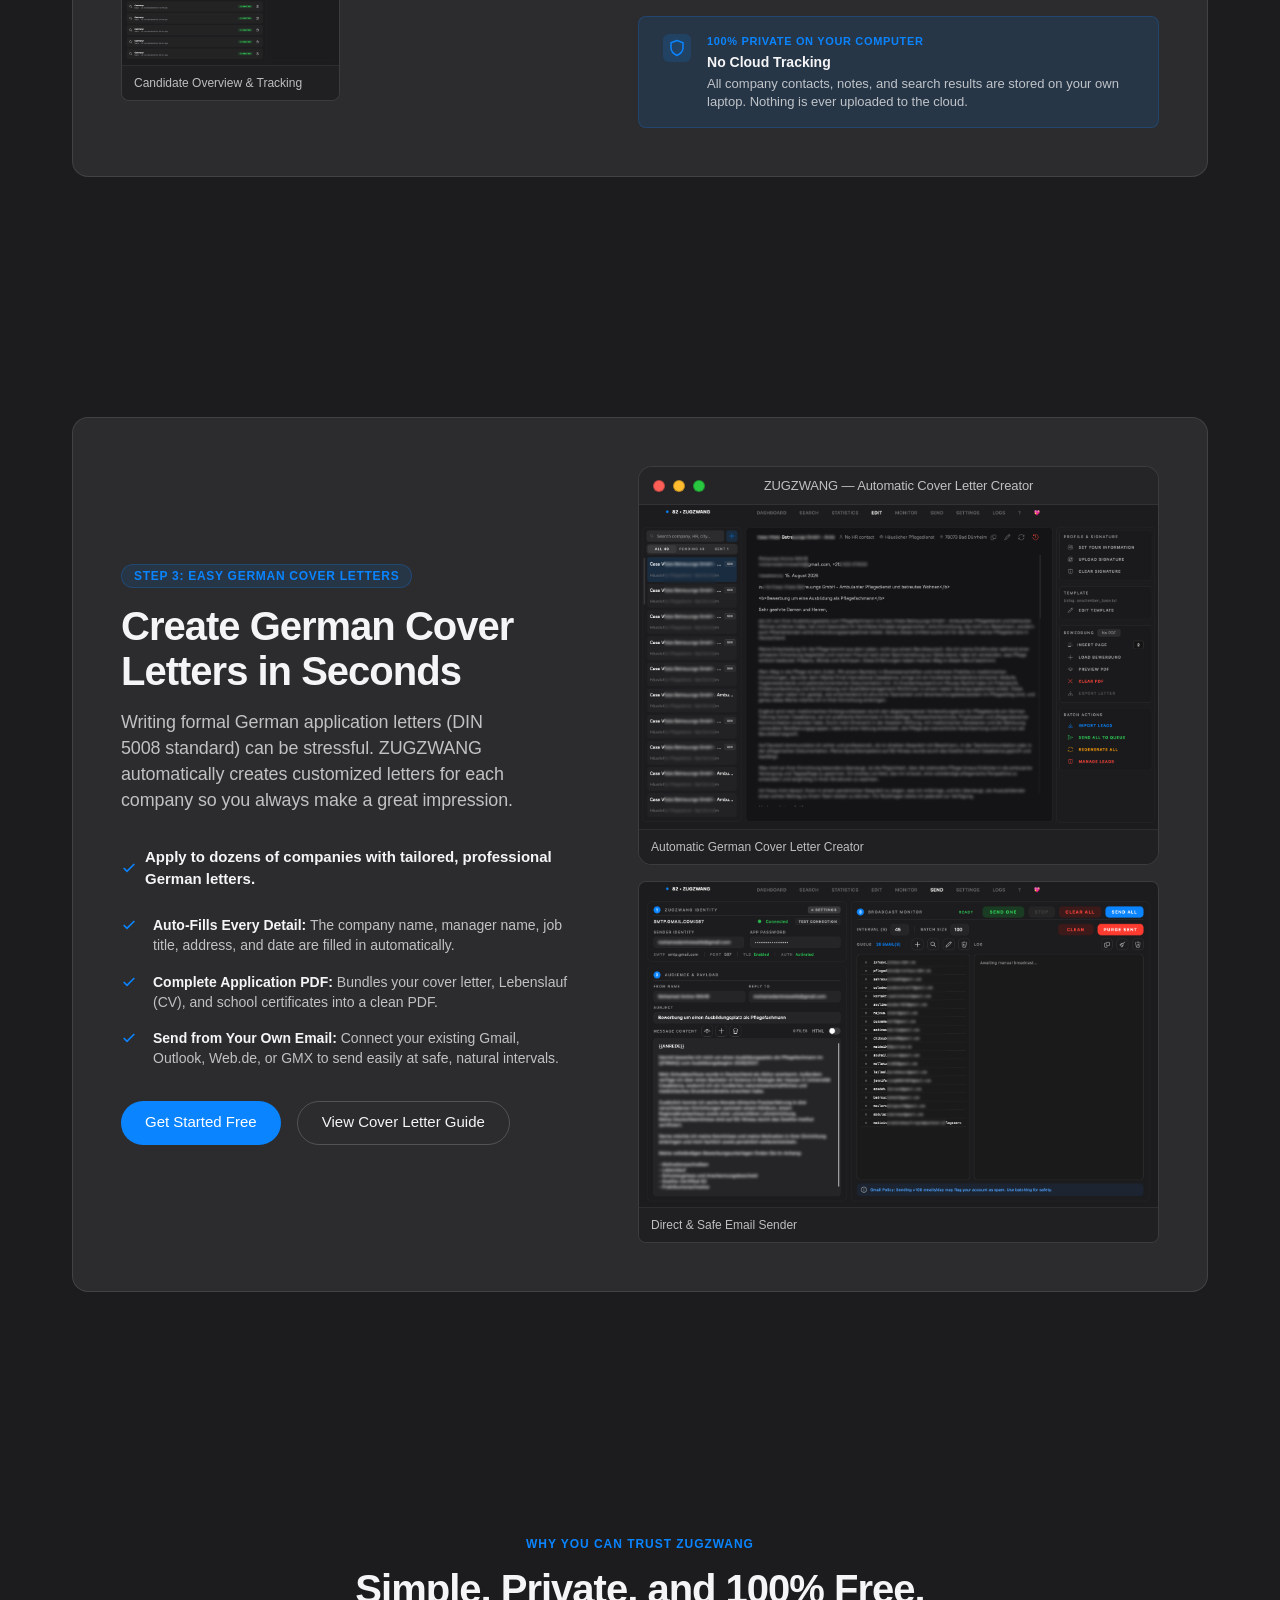
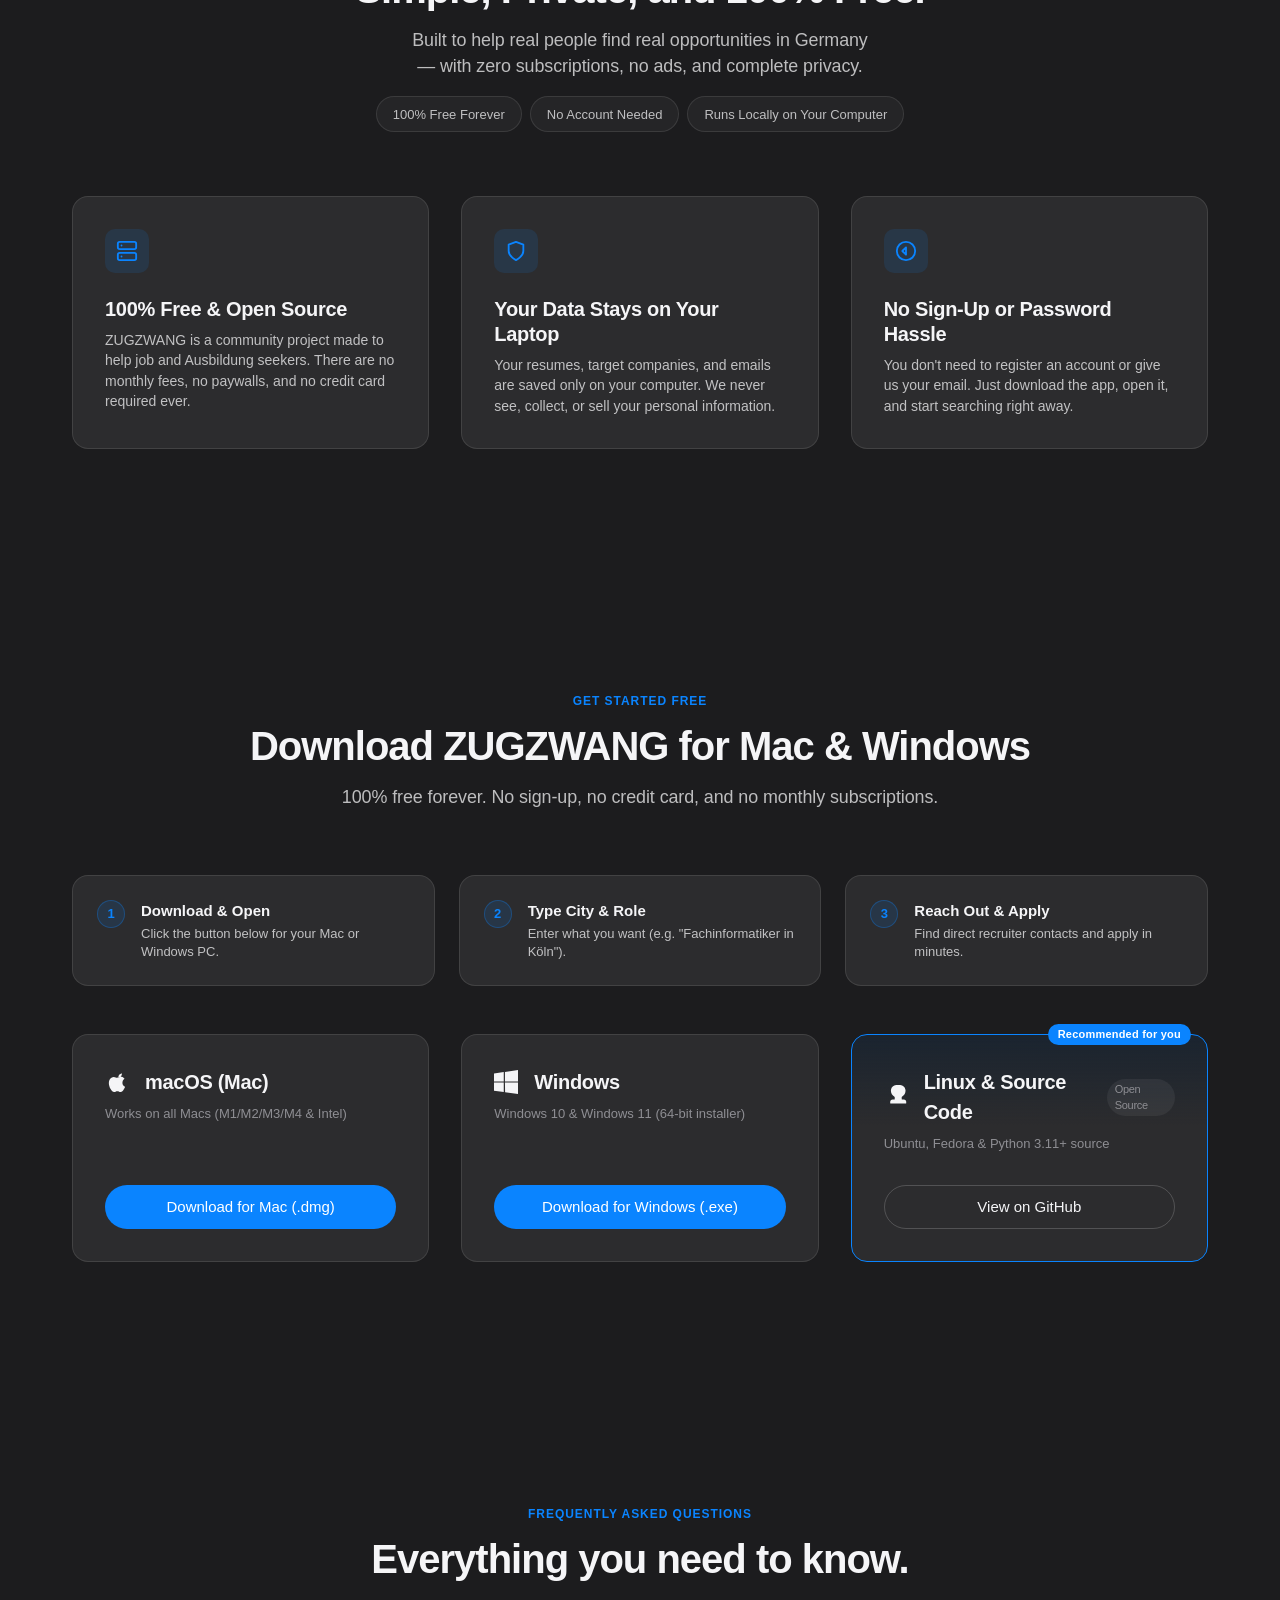
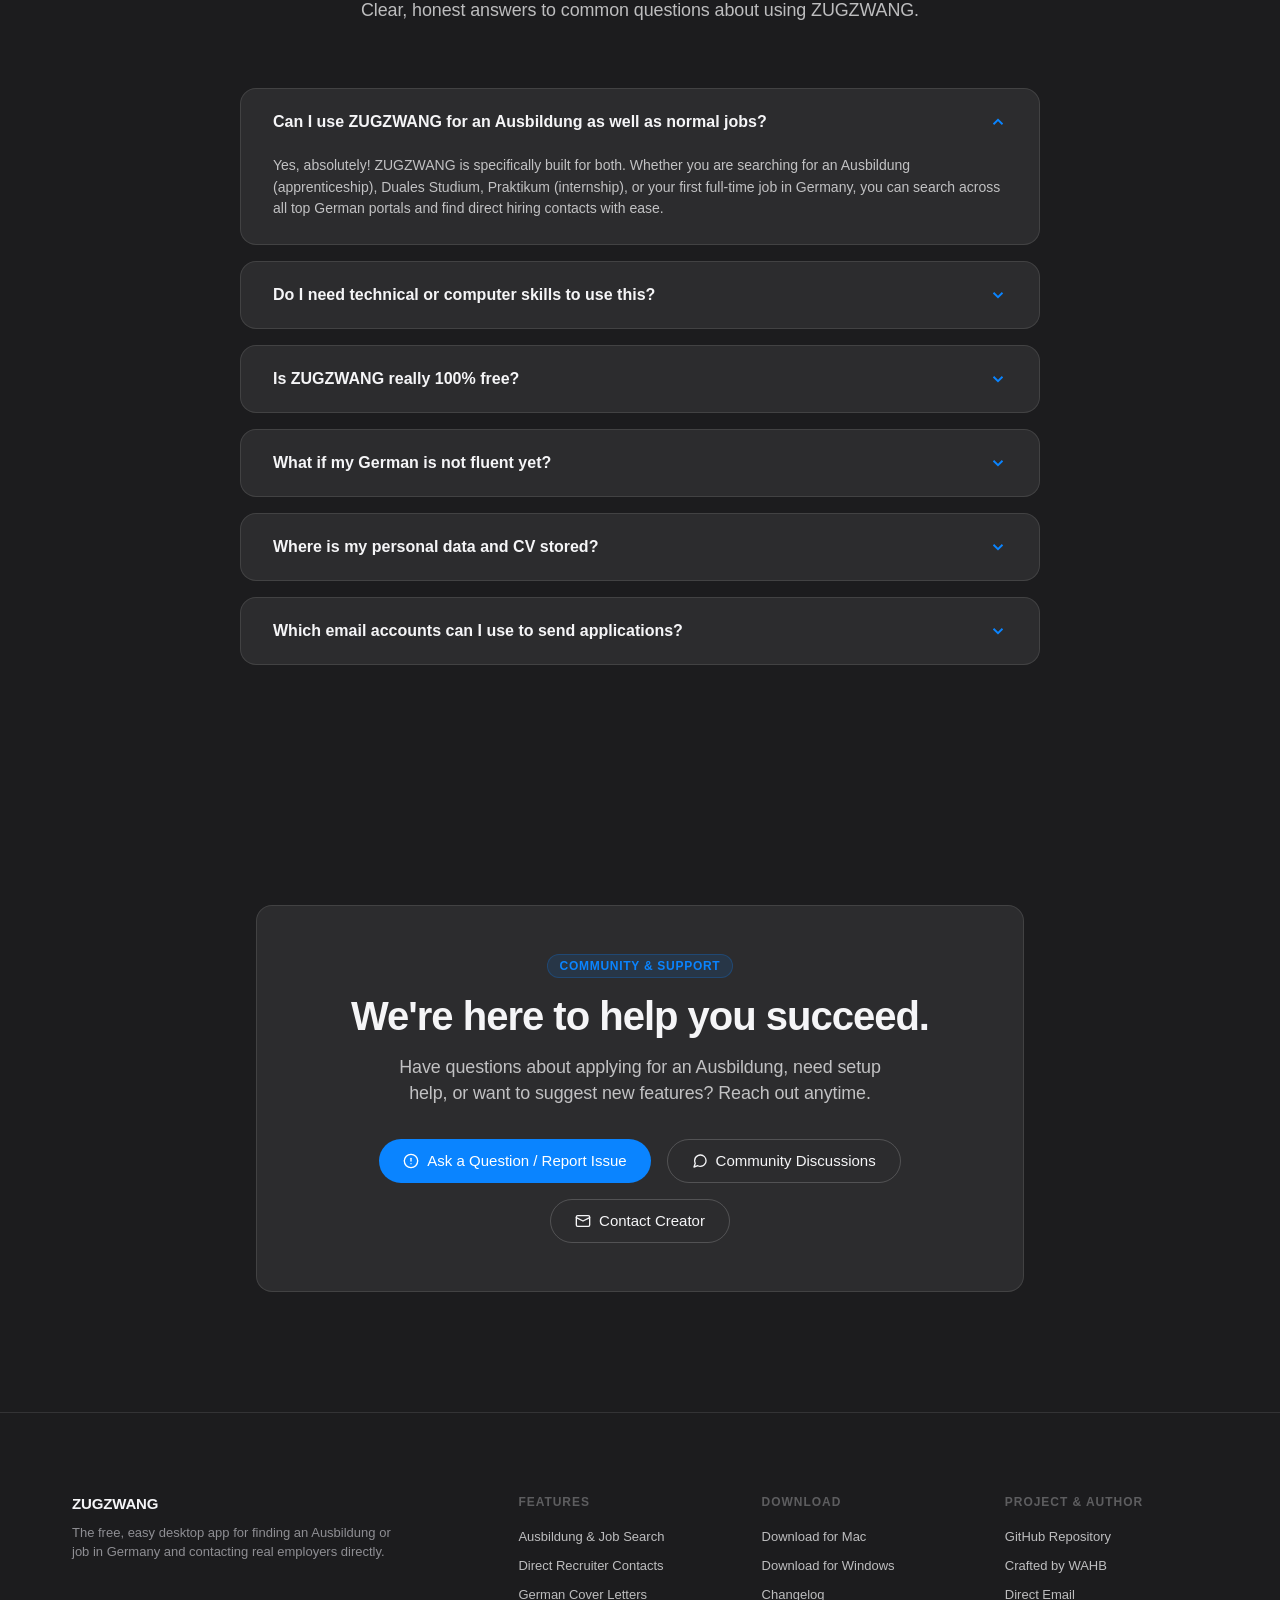
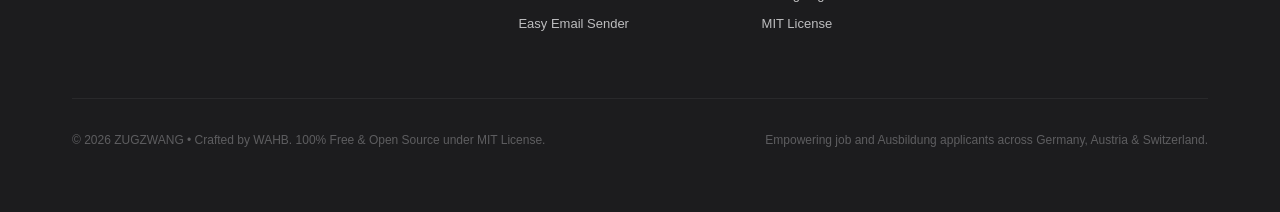
==== commit 1d956586: "feat(copy): make website approachable, friendly, and focused on Ausbildung & job applicants" ====
--- a/docs/index.html
+++ b/docs/index.html
@@ -3,21 +3,21 @@
 <head>
   <meta charset="utf-8" />
   <meta name="viewport" content="width=device-width, initial-scale=1, viewport-fit=cover" />
-  <title>ZUGZWANG — Lead Generation, Contact Enrichment & Safe Outreach</title>
-  <meta name="description" content="Find German employers, get their real contact — not info@ — and apply, all from your desktop. Cross-platform workstation engineered for the German (DACH) market." />
+  <title>ZUGZWANG — Find an Ausbildung or Job in Germany & Apply Directly</title>
+  <meta name="description" content="Search Ausbildung & job openings in Germany, get the direct email of the recruiter — not info@ — and apply easily with automatic German cover letters. 100% free app." />
 
   <!-- Open Graph -->
   <meta property="og:type" content="website" />
   <meta property="og:site_name" content="ZUGZWANG" />
-  <meta property="og:title" content="ZUGZWANG — Desktop Workstation" />
-  <meta property="og:description" content="Find German employers, get their real contact — not info@ — and apply, all from your desktop." />
+  <meta property="og:title" content="ZUGZWANG — Find an Ausbildung or Job in Germany" />
+  <meta property="og:description" content="Search Ausbildung & job openings, get direct recruiter contacts, and apply with ease." />
   <meta property="og:url" content="https://f0whb.github.io/Zugzwang/" />
   <meta property="og:image" content="images/logo-mark.png" />
 
   <!-- Twitter -->
   <meta name="twitter:card" content="summary_large_image" />
-  <meta name="twitter:title" content="ZUGZWANG — Desktop Workstation" />
-  <meta name="twitter:description" content="Find German employers, get their real contact — not info@ — and apply, all from your desktop." />
+  <meta name="twitter:title" content="ZUGZWANG — Find an Ausbildung or Job in Germany" />
+  <meta name="twitter:description" content="Search Ausbildung & job openings, get direct recruiter contacts, and apply with ease." />
   <meta name="twitter:image" content="images/logo-mark.png" />
 
   <meta name="theme-color" content="#1C1C1E" />
@@ -34,19 +34,19 @@
         <a href="#hero" class="nav-brand">
           <img src="images/logo-mark.png" alt="ZUGZWANG" width="28" height="28" />
           <span>ZUGZWANG</span>
-          <span class="brand-badge">v1.1.2.2</span>
+          <span class="brand-badge">Free App</span>
         </a>
 
         <div class="nav-links">
           <a href="#how-it-works">How it works</a>
-          <a href="#screenshots">Screenshots</a>
+          <a href="#screenshots">Features</a>
           <a href="#faq">FAQ</a>
           <a href="https://github.com/F0WHB/Zugzwang" target="_blank" rel="noopener" class="nav-github-link" aria-label="GitHub Repository">
             <svg width="18" height="18" viewBox="0 0 24 24" fill="currentColor">
               <path fill-rule="evenodd" clip-rule="evenodd" d="M12 2C6.477 2 2 6.484 2 12.017c0 4.425 2.865 8.18 6.839 9.504.5.092.682-.217.682-.483 0-.237-.008-.868-.013-1.703-2.782.605-3.369-1.343-3.369-1.343-.454-1.158-1.11-1.466-1.11-1.466-.908-.62.069-.608.069-.608 1.003.07 1.53 1.032 1.53 1.032.892 1.53 2.341 1.088 2.91.832.092-.647.35-1.088.636-1.338-2.22-.253-4.555-1.113-4.555-4.951 0-1.093.39-1.988 1.029-2.688-.103-.253-.446-1.272.098-2.65 0 0 .84-.27 2.75 1.026A9.564 9.564 0 0112 6.844c.85.004 1.705.115 2.504.337 1.909-1.296 2.747-1.027 2.747-1.027.546 1.379.202 2.398.1 2.651.64.7 1.028 1.595 1.028 2.688 0 3.848-2.339 4.695-4.566 4.943.359.309.678.92.678 1.855 0 1.338-.012 2.419-.012 2.747 0 .268.18.58.688.482A10.019 10.019 0 0022 12.017C22 6.484 17.522 2 12 2z"/>
             </svg>
           </a>
-          <a href="#downloads" class="btn-primary btn-nav-cta">Download</a>
+          <a href="#downloads" class="btn-primary btn-nav-cta">Download Free</a>
         </div>
       </nav>
     </div>
@@ -54,12 +54,15 @@
 
   <main class="container-x">
     
-    <!-- Hero Section (Audience-First Single Claim + Interactive Product Showcase) -->
+    <!-- Hero Section (Applicant-First Friendly & Clear Copy) -->
     <section id="hero" class="hero-section apple-reveal">
-      <p class="eyebrow">Desktop Workstation &middot; v1.1.2.2</p>
+      <p class="eyebrow">Free App for Job &amp; Ausbildung Seekers in Germany</p>
       <h1 class="display-hero">
-        Find German employers, get their real contact &mdash; not info@ &mdash; and apply, all from your desktop.
+        Find your Ausbildung or job in Germany, reach the real hiring manager, and apply with ease.
       </h1>
+      <p class="lede">
+        Search Ausbildung.de, Azubiyo, and German job portals all in one place. Say goodbye to generic info@ inboxes, create tailored German cover letters in seconds, and apply directly from your laptop.
+      </p>
 
       <div class="hero-actions">
         <a class="btn-primary" href="#downloads">
@@ -68,32 +71,32 @@
             <polyline points="7 10 12 15 17 10"></polyline>
             <line x1="12" y1="15" x2="12" y2="3"></line>
           </svg>
-          Download v1.1.2.2
+          Download Free App
+        </a>
+        <a class="btn-ghost" href="#how-it-works">
+          See How It Works
         </a>
         <a class="btn-ghost" href="https://github.com/F0WHB/Zugzwang" target="_blank" rel="noopener">
           <svg width="16" height="16" viewBox="0 0 24 24" fill="currentColor">
             <path fill-rule="evenodd" clip-rule="evenodd" d="M12 2C6.477 2 2 6.484 2 12.017c0 4.425 2.865 8.18 6.839 9.504.5.092.682-.217.682-.483 0-.237-.008-.868-.013-1.703-2.782.605-3.369-1.343-3.369-1.343-.454-1.158-1.11-1.466-1.11-1.466-.908-.62.069-.608.069-.608 1.003.07 1.53 1.032 1.53 1.032.892 1.53 2.341 1.088 2.91.832.092-.647.35-1.088.636-1.338-2.22-.253-4.555-1.113-4.555-4.951 0-1.093.39-1.988 1.029-2.688-.103-.253-.446-1.272.098-2.65 0 0 .84-.27 2.75 1.026A9.564 9.564 0 0112 6.844c.85.004 1.705.115 2.504.337 1.909-1.296 2.747-1.027 2.747-1.027.546 1.379.202 2.398.1 2.651.64.7 1.028 1.595 1.028 2.688 0 3.848-2.339 4.695-4.566 4.943.359.309.678.92.678 1.855 0 1.338-.012 2.419-.012 2.747 0 .268.18.58.688.482A10.019 10.019 0 0022 12.017C22 6.484 17.522 2 12 2z"/>
           </svg>
-          GitHub Repository
+          GitHub Project
         </a>
-        <a class="btn-ghost" href="https://github.com/F0WHB/Zugzwang/blob/main/ZUGZWANG_DOCUMENTATION.md" target="_blank" rel="noopener">
-          Documentation
-        </a>
-      </div>
-
-      <!-- Non-Technical Visitor Badges (3 items) -->
+      </div>
+
+      <!-- Non-Technical Friendly Visitor Badges -->
       <div class="chip-row">
         <span class="chip">
           <svg class="check-icon" viewBox="0 0 24 24" fill="none" stroke="currentColor" stroke-width="2.5"><polyline points="20 6 9 17 4 12"/></svg>
-          100% Local
+          100% Free Forever
         </span>
         <span class="chip">
           <svg class="check-icon" viewBox="0 0 24 24" fill="none" stroke="currentColor" stroke-width="2.5"><polyline points="20 6 9 17 4 12"/></svg>
-          No Subscription
+          No Account or Sign-Up Needed
         </span>
         <span class="chip">
           <svg class="check-icon" viewBox="0 0 24 24" fill="none" stroke="currentColor" stroke-width="2.5"><polyline points="20 6 9 17 4 12"/></svg>
-          Your Data Never Leaves Your Computer
+          Your Personal Data Stays on Your Computer
         </span>
       </div>
 
@@ -101,18 +104,18 @@
       <div class="hero-preview-wrapper apple-reveal">
         <div class="hero-spotlight"></div>
         <div class="segmented-control-wrapper">
-          <div class="hero-tabs" role="tablist" aria-label="Workstation workflow features">
+          <div class="hero-tabs" role="tablist" aria-label="App features and steps">
             <button class="hero-tab active" data-target="hero-img-search" type="button" role="tab" aria-selected="true" aria-controls="hero-preview-img" id="tab-search">
               <svg width="14" height="14" viewBox="0 0 24 24" fill="none" stroke="currentColor" stroke-width="2"><circle cx="11" cy="11" r="8"></circle><line x1="21" y1="21" x2="16.65" y2="16.65"></line></svg>
-              Search Jobs
+              Search Ausbildung &amp; Jobs
             </button>
             <button class="hero-tab" data-target="hero-img-monitor" type="button" role="tab" aria-selected="false" aria-controls="hero-preview-img" id="tab-monitor">
               <svg width="14" height="14" viewBox="0 0 24 24" fill="none" stroke="currentColor" stroke-width="2"><polyline points="22 12 18 12 15 21 9 3 6 12 2 12"></polyline></svg>
-              Live Monitor
+              Live Search
             </button>
             <button class="hero-tab" data-target="hero-img-dashboard" type="button" role="tab" aria-selected="false" aria-controls="hero-preview-img" id="tab-dashboard">
               <svg width="14" height="14" viewBox="0 0 24 24" fill="none" stroke="currentColor" stroke-width="2"><rect x="3" y="3" width="7" height="9"></rect><rect x="14" y="3" width="7" height="5"></rect><rect x="14" y="12" width="7" height="9"></rect><rect x="3" y="16" width="7" height="5"></rect></svg>
-              Dashboard
+              Overview
             </button>
             <button class="hero-tab" data-target="hero-img-results" type="button" role="tab" aria-selected="false" aria-controls="hero-preview-img" id="tab-results">
               <svg width="14" height="14" viewBox="0 0 24 24" fill="none" stroke="currentColor" stroke-width="2"><path d="M17 21v-2a4 4 0 0 0-4-4H5a4 4 0 0 0-4 4v2"></path><circle cx="9" cy="7" r="4"></circle></svg>
@@ -120,11 +123,11 @@
             </button>
             <button class="hero-tab" data-target="hero-img-letter" type="button" role="tab" aria-selected="false" aria-controls="hero-preview-img" id="tab-letter">
               <svg width="14" height="14" viewBox="0 0 24 24" fill="none" stroke="currentColor" stroke-width="2"><path d="M11 4H4a2 2 0 0 0-2 2v14a2 2 0 0 0 2 2h14a2 2 0 0 0 2-2v-7"></path><path d="M18.5 2.5a2.121 2.121 0 0 1 3 3L12 15l-4 1 1-4 9.5-9.5z"></path></svg>
-              Letter Studio
+              Cover Letter
             </button>
             <button class="hero-tab" data-target="hero-img-send" type="button" role="tab" aria-selected="false" aria-controls="hero-preview-img" id="tab-send">
               <svg width="14" height="14" viewBox="0 0 24 24" fill="none" stroke="currentColor" stroke-width="2"><line x1="22" y1="2" x2="11" y2="13"></line><polygon points="22 2 15 22 11 13 2 9 22 2"></polygon></svg>
-              Email Dispatch
+              Send Application
             </button>
           </div>
         </div>
@@ -136,41 +139,41 @@
               <span class="traffic-dot dot-min"></span>
               <span class="traffic-dot dot-zoom"></span>
             </div>
-            <div class="window-title" id="hero-window-title">ZUGZWANG &mdash; Search Configuration &amp; Radial Filtering</div>
+            <div class="window-title" id="hero-window-title">ZUGZWANG &mdash; Search Ausbildung &amp; Jobs by City and Radius</div>
           </div>
           <div class="window-body">
             <img id="hero-preview-img" src="images/screenshot_search_clean.png" alt="ZUGZWANG Desktop App Interface" />
           </div>
         </div>
 
-        <!-- Apple-Style Key Metrics Highlight Strip -->
+        <!-- Apple-Style Key Metrics Highlight Strip (Clear Candidate Benefits) -->
         <div class="metrics-strip">
           <div class="metric-item">
-            <div class="metric-number">100<span>+</span></div>
-            <div class="metric-label">German Portals &amp; Directories Scraped</div>
+            <div class="metric-number">Top <span>Portals</span></div>
+            <div class="metric-label">Ausbildung.de, Azubiyo, Arbeitsagentur &amp; Google in one place</div>
           </div>
           <div class="metric-item">
-            <div class="metric-number">3 <span>Levels</span></div>
-            <div class="metric-label">Deep Impressum &amp; HR Extraction</div>
+            <div class="metric-number">Direct <span>Contacts</span></div>
+            <div class="metric-label">Personal recruiter emails &amp; direct phone lines &mdash; never info@</div>
           </div>
           <div class="metric-item">
-            <div class="metric-number">DIN <span>5008</span></div>
-            <div class="metric-label">Standard German Letter Compliance</div>
+            <div class="metric-number">German <span>Letters</span></div>
+            <div class="metric-label">Standard DIN 5008 Anschreiben created for you in seconds</div>
           </div>
           <div class="metric-item">
-            <div class="metric-number">100<span>%</span></div>
-            <div class="metric-label">Client-Side Local &amp; Forever Free</div>
-          </div>
-        </div>
-      </div>
-    </section>
-
-    <!-- How It Works (Search -> Monitor -> Results -> Send) -->
+            <div class="metric-number">100<span>%</span> Free</div>
+            <div class="metric-label">No subscriptions, no ads, and no account needed ever</div>
+          </div>
+        </div>
+      </div>
+    </section>
+
+    <!-- How It Works (4 Simple Steps) -->
     <section id="how-it-works" class="section-spacing">
       <div class="section-header apple-reveal">
-        <p class="eyebrow">Workflow</p>
-        <h2 class="display-section">How it works</h2>
-        <p class="lede">From initial search to sent application in four straightforward steps.</p>
+        <p class="eyebrow">Simple 4-Step Process</p>
+        <h2 class="display-section">How it works.</h2>
+        <p class="lede">From picking what you want to sending your application in four straightforward steps.</p>
       </div>
 
       <div class="steps-strip apple-reveal">
@@ -185,11 +188,11 @@
               </svg>
             </div>
           </div>
-          <h3 class="step-title">Search</h3>
-          <p class="step-caption">Pick your city and target role.</p>
-        </div>
-
-        <!-- Step 2: Monitor -->
+          <h3 class="step-title">Choose Role &amp; City</h3>
+          <p class="step-caption">Type your desired job or Ausbildung and pick your city.</p>
+        </div>
+
+        <!-- Step 2: Search -->
         <div class="step-item">
           <div class="step-header">
             <span class="step-badge">2</span>
@@ -199,11 +202,11 @@
               </svg>
             </div>
           </div>
-          <h3 class="step-title">Monitor</h3>
-          <p class="step-caption">Watch live scraping in real-time.</p>
-        </div>
-
-        <!-- Step 3: Results -->
+          <h3 class="step-title">Automatic Search</h3>
+          <p class="step-caption">ZUGZWANG searches all major German portals at once.</p>
+        </div>
+
+        <!-- Step 3: Contacts -->
         <div class="step-item">
           <div class="step-header">
             <span class="step-badge">3</span>
@@ -216,8 +219,8 @@
               </svg>
             </div>
           </div>
-          <h3 class="step-title">Results</h3>
-          <p class="step-caption">Get verified hiring manager contacts.</p>
+          <h3 class="step-title">Get Real Contacts</h3>
+          <p class="step-caption">Find the actual recruiter or manager &mdash; never info@.</p>
         </div>
 
         <!-- Step 4: Send -->
@@ -231,8 +234,8 @@
               </svg>
             </div>
           </div>
-          <h3 class="step-title">Send</h3>
-          <p class="step-caption">Dispatch tailored German applications safely.</p>
+          <h3 class="step-title">Generate &amp; Send</h3>
+          <p class="step-caption">Create your German cover letter, attach your CV, and apply.</p>
         </div>
       </div>
     </section>
@@ -240,9 +243,9 @@
     <!-- Why ZUGZWANG: The Old Way vs The ZUGZWANG Way -->
     <section class="section-spacing" style="padding-top: 0;">
       <div class="section-header apple-reveal">
-        <p class="eyebrow">The Competitive Edge</p>
-        <h2 class="display-section">Why candidates choose ZUGZWANG.</h2>
-        <p class="lede">Bypass intermediary agencies and blackhole inboxes to speak directly with decision-makers.</p>
+        <p class="eyebrow">Why Candidates Love ZUGZWANG</p>
+        <h2 class="display-section">The easy way to apply in Germany.</h2>
+        <p class="lede">Skip the frustration of generic application forms and blackhole inboxes.</p>
       </div>
 
       <div class="comparison-grid apple-reveal">
@@ -250,12 +253,12 @@
         <div class="comparison-card card-bad">
           <div class="comparison-header">
             <span class="comparison-title">The Traditional Job Search</span>
-            <span class="comparison-tag tag-bad">Slow &amp; Frustrating</span>
+            <span class="comparison-tag tag-bad">Slow &amp; Stressful</span>
           </div>
           <ul class="comparison-list">
             <li>
               <span class="icon-cross">&times;</span>
-              <span><strong>Manual Hopping:</strong> Spending hours jumping between 5 different portals and copying listings by hand.</span>
+              <span><strong>Manual Tab Hopping:</strong> Spending hours jumping between 5 different websites and copying listings by hand.</span>
             </li>
             <li>
               <span class="icon-cross">&times;</span>
@@ -263,11 +266,11 @@
             </li>
             <li>
               <span class="icon-cross">&times;</span>
-              <span><strong>Recruiter Intermediaries:</strong> Getting intercepted by agencies who collect CVs without real hiring mandates.</span>
+              <span><strong>Middleman Agencies:</strong> Getting spam messages from agencies that don't have real hiring positions.</span>
             </li>
             <li>
               <span class="icon-cross">&times;</span>
-              <span><strong>Repetitive Letters:</strong> Spending entire evenings writing cover letters that German HR discards in seconds.</span>
+              <span><strong>Repetitive Letters:</strong> Spending whole evenings rewriting the same German Anschreiben over and over.</span>
             </li>
           </ul>
         </div>
@@ -275,59 +278,59 @@
         <!-- The ZUGZWANG Way -->
         <div class="comparison-card card-good">
           <div class="comparison-header">
-            <span class="comparison-title">With ZUGZWANG Workstation</span>
-            <span class="comparison-tag tag-good">Direct &amp; Automated</span>
+            <span class="comparison-title">With ZUGZWANG</span>
+            <span class="comparison-tag tag-good">Fast, Direct &amp; Free</span>
           </div>
           <ul class="comparison-list">
             <li>
               <svg class="icon-check-good" viewBox="0 0 24 24" fill="none" stroke="currentColor" stroke-width="2.5"><polyline points="20 6 9 17 4 12"/></svg>
-              <span><strong>1-Click Multi-Source Scrape:</strong> Search Ausbildung.de, Azubiyo, Das &Ouml;rtliche, Google Maps &amp; the Bundesagentur API at once.</span>
+              <span><strong>All Portals in 1 Place:</strong> Search Ausbildung.de, Azubiyo, Google Maps &amp; the Arbeitsagentur in seconds.</span>
             </li>
             <li>
               <svg class="icon-check-good" viewBox="0 0 24 24" fill="none" stroke="currentColor" stroke-width="2.5"><polyline points="20 6 9 17 4 12"/></svg>
-              <span><strong>Direct HR Decision-Makers:</strong> Deep-crawl Impressum &amp; team directories for direct desk phone numbers and verified personal emails.</span>
+              <span><strong>Direct Recruiter Contacts:</strong> Get personal emails and direct phone numbers of the people making hiring decisions.</span>
             </li>
             <li>
               <svg class="icon-check-good" viewBox="0 0 24 24" fill="none" stroke="currentColor" stroke-width="2.5"><polyline points="20 6 9 17 4 12"/></svg>
-              <span><strong>Zero Intermediaries:</strong> Reach managing directors and department heads directly on their personal business mailboxes.</span>
+              <span><strong>Direct to Employers:</strong> No agencies, no recruiters in the middle &mdash; you speak directly with companies.</span>
             </li>
             <li>
               <svg class="icon-check-good" viewBox="0 0 24 24" fill="none" stroke="currentColor" stroke-width="2.5"><polyline points="20 6 9 17 4 12"/></svg>
-              <span><strong>DIN 5008 Auto-Generator:</strong> Produce company-specific German business letters with merged names, dates, and CV bundles in seconds.</span>
+              <span><strong>Auto-Fill German Letters:</strong> Generate company-specific German Anschreiben with names and dates already filled in.</span>
             </li>
           </ul>
         </div>
       </div>
     </section>
 
-    <!-- Section 1: Multi-Source Discovery -->
+    <!-- Section 1: All-in-One Search -->
     <section id="screenshots" class="section-spacing">
       <article class="glass-card apple-reveal">
         <div class="grid-2col">
           <div class="card-content">
-            <span class="eyebrow-pill">Step 1: Discover Direct Employers</span>
-            <h2 class="display-section">Direct Employer Intelligence</h2>
+            <span class="eyebrow-pill">Step 1: All-In-One Search</span>
+            <h2 class="display-section">Search All Top German Portals at Once</h2>
             <p class="lede">
-              Scrape real-time job openings from Germany&rsquo;s most authoritative portals &mdash; Ausbildung.de, Azubiyo, AUBI-plus, Das &Ouml;rtliche, Google Maps, and the Bundesagentur f&uuml;r Arbeit API.
+              Stop jumping between different websites. Search Ausbildung.de, Azubiyo, AUBI-plus, Google, and the German Federal Employment Agency (Bundesagentur f&uuml;r Arbeit) from one simple screen.
             </p>
 
             <p class="benefit-line">
               <svg viewBox="0 0 24 24" fill="none" stroke="currentColor" stroke-width="2.5"><polyline points="20 6 9 17 4 12"/></svg>
-              Search without getting blocked or CAPTCHA&rsquo;d.
+              Find open positions in seconds without getting blocked.
             </p>
 
             <ul class="feature-checklist">
               <li>
                 <svg class="check-icon" viewBox="0 0 24 24" fill="none" stroke="currentColor" stroke-width="2.5"><polyline points="20 6 9 17 4 12"/></svg>
-                <span><strong>Coverage Heatmap:</strong> Real-time tracker monitors explored German postal codes &amp; metropolitan clusters.</span>
+                <span><strong>Search by City &amp; Radius:</strong> Look in Berlin, Munich, Frankfurt, K&ouml;ln, or nearby towns with a flexible 10 km to 100 km radius.</span>
               </li>
               <li>
                 <svg class="check-icon" viewBox="0 0 24 24" fill="none" stroke="currentColor" stroke-width="2.5"><polyline points="20 6 9 17 4 12"/></svg>
-                <span><strong>Stealth Automation:</strong> Fingerprint randomized user agents, realistic mouse trajectories, and automated CAPTCHA bypass.</span>
+                <span><strong>Smooth Background Search:</strong> The app searches quietly in the background so you can sit back and relax.</span>
               </li>
               <li>
                 <svg class="check-icon" viewBox="0 0 24 24" fill="none" stroke="currentColor" stroke-width="2.5"><polyline points="20 6 9 17 4 12"/></svg>
-                <span><strong>Dual Extraction Mode:</strong> Lightweight background HTTP fetch backed by headed interactive fallback when challenges occur.</span>
+                <span><strong>Spot New Openings First:</strong> See newly posted Ausbildung and job listings the moment companies publish them.</span>
               </li>
             </ul>
 
@@ -340,9 +343,9 @@
                 </svg>
               </div>
               <div class="callout-content">
-                <p>DACH Geolocation Ready</p>
-                <p>City &amp; Radius Precision</p>
-                <p>Search within 10 km to 200 km radii across Berlin, Munich, Frankfurt, Hamburg, or remote positions.</p>
+                <p>Made for Germany, Austria &amp; Switzerland</p>
+                <p>All Types of Opportunities</p>
+                <p>Find Ausbildung, Duales Studium, Praktikum (internships), or full-time starter jobs across the DACH region.</p>
               </div>
             </div>
           </div>
@@ -356,26 +359,26 @@
                   <span class="traffic-dot dot-min"></span>
                   <span class="traffic-dot dot-zoom"></span>
                 </div>
-                <div class="window-title">ZUGZWANG &mdash; Search Configuration</div>
+                <div class="window-title">ZUGZWANG &mdash; Search Ausbildung &amp; Jobs</div>
               </div>
               <div class="window-body">
                 <img src="images/screenshot_search_clean.png" alt="ZUGZWANG Search Configuration Page" loading="lazy" />
                 <div class="screenshot-caption">
-                  Search Configuration &amp; Radial Filtering
+                  Search by City &amp; Desired Role
                 </div>
               </div>
             </div>
             <div class="gallery-thumbnails">
               <div class="thumbnail-frame">
-                <img src="images/screenshot_monitor_clean.png" alt="ZUGZWANG Live Scraping Monitor" loading="lazy" />
+                <img src="images/screenshot_monitor_clean.png" alt="ZUGZWANG Live Search Progress" loading="lazy" />
                 <div class="screenshot-caption">
-                  Live Scraping Monitor
+                  Live Search Progress
                 </div>
               </div>
               <div class="thumbnail-frame">
                 <img src="images/screenshot_dashboard_clean.png" alt="ZUGZWANG Executive Dashboard" loading="lazy" />
                 <div class="screenshot-caption">
-                  Executive Dashboard
+                  Discovered Openings Overview
                 </div>
               </div>
             </div>
@@ -384,7 +387,7 @@
       </article>
     </section>
 
-    <!-- Section 2: Contact Enrichment & Lead Pipeline -->
+    <!-- Section 2: Real Contacts -->
     <section id="pipeline" class="section-spacing">
       <article class="glass-card apple-reveal">
         <div class="grid-2col">
@@ -397,12 +400,12 @@
                   <span class="traffic-dot dot-min"></span>
                   <span class="traffic-dot dot-zoom"></span>
                 </div>
-                <div class="window-title">ZUGZWANG &mdash; Enriched Lead Grid</div>
+                <div class="window-title">ZUGZWANG &mdash; Direct Recruiter Contacts</div>
               </div>
               <div class="window-body">
                 <img src="images/screenshot_results_clean.png" alt="ZUGZWANG Enriched Results Grid" loading="lazy" />
                 <div class="screenshot-caption">
-                  Enriched Lead Results Grid
+                  Direct Recruiter Contacts &amp; Inboxes
                 </div>
               </div>
             </div>
@@ -410,36 +413,36 @@
               <div class="thumbnail-frame" style="width: 100%;">
                 <img src="images/screenshot_dashboard_clean.png" alt="ZUGZWANG Candidate Discovery Overview" loading="lazy" />
                 <div class="screenshot-caption">
-                  Candidate Pipeline &amp; Employer Metrics
+                  Candidate Overview &amp; Tracking
                 </div>
               </div>
             </div>
           </div>
 
           <div class="card-content">
-            <span class="eyebrow-pill">Step 2: Get Hiring Manager Contacts</span>
-            <h2 class="display-section">Deep Impressum &amp; HR Hunter</h2>
+            <span class="eyebrow-pill">Step 2: Real People, Not Generic Inboxes</span>
+            <h2 class="display-section">Get Direct Emails &amp; Phone Numbers</h2>
             <p class="lede">
-              Crawl company web pages down to three levels deep to find actual hiring managers, direct telephone lines, and verified email mailboxes instead of generic info@ addresses.
+              Sending your CV to info@company.de almost never gets an answer. ZUGZWANG finds the actual person in charge of hiring so your application lands directly in front of human eyes.
             </p>
 
             <p class="benefit-line">
               <svg viewBox="0 0 24 24" fill="none" stroke="currentColor" stroke-width="2.5"><polyline points="20 6 9 17 4 12"/></svg>
-              Reach actual decision-makers directly on their personal desk lines.
+              Reach the real decision-maker on their personal business email.
             </p>
 
             <ul class="feature-checklist">
               <li>
                 <svg class="check-icon" viewBox="0 0 24 24" fill="none" stroke="currentColor" stroke-width="2.5"><polyline points="20 6 9 17 4 12"/></svg>
-                <span><strong>Impressum &amp; HR Parsing:</strong> Strictly extracts German legal Impressum entity details, registered trade registers, and direct HR manager contacts.</span>
+                <span><strong>Personal Work Emails:</strong> Find the actual email of the Ausbildung supervisor, HR manager, or team lead.</span>
               </li>
               <li>
                 <svg class="check-icon" viewBox="0 0 24 24" fill="none" stroke="currentColor" stroke-width="2.5"><polyline points="20 6 9 17 4 12"/></svg>
-                <span><strong>Direct Contact Verification:</strong> Automatically surfaces personal work emails, direct telephone extensions, and postal address validation so your application never lands in a generic inbox.</span>
+                <span><strong>Direct Office Phone:</strong> Know exactly who to call to follow up politely or ask questions about the role.</span>
               </li>
               <li>
                 <svg class="check-icon" viewBox="0 0 24 24" fill="none" stroke="currentColor" stroke-width="2.5"><polyline points="20 6 9 17 4 12"/></svg>
-                <span><strong>Multi-Format Exports:</strong> One-click export to Excel (.xlsx), CSV, JSON, or Plain Text with custom column mapping.</span>
+                <span><strong>1-Click Excel / CSV Export:</strong> Save your contacts and applied positions anytime to stay organized.</span>
               </li>
             </ul>
 
@@ -450,9 +453,9 @@
                 </svg>
               </div>
               <div class="callout-content">
-                <p>100% Client-Side Privacy</p>
-                <p>Encrypted SQLite App Memory</p>
-                <p>All leads, contact numbers, and search histories are saved in your local <code>app_memory.db</code>. No data ever leaves your computer.</p>
+                <p>100% Private on Your Computer</p>
+                <p>No Cloud Tracking</p>
+                <p>All company contacts, notes, and search results are stored on your own laptop. Nothing is ever uploaded to the cloud.</p>
               </div>
             </div>
           </div>
@@ -460,34 +463,34 @@
       </article>
     </section>
 
-    <!-- Section 3: Motivation Letter Studio & Outreach Broadcast -->
+    <!-- Section 3: Easy German Cover Letters -->
     <section id="outreach" class="section-spacing">
       <article class="glass-card apple-reveal">
         <div class="grid-2col">
           <div class="card-content">
-            <span class="eyebrow-pill">Step 3: Auto-Generate Cover Letters</span>
-            <h2 class="display-section">Personalized Anschreiben &amp; Broadcast</h2>
+            <span class="eyebrow-pill">Step 3: Easy German Cover Letters</span>
+            <h2 class="display-section">Create German Cover Letters in Seconds</h2>
             <p class="lede">
-              Generate company-specific German motivation letters (Anschreiben) adhering to DIN 5008 standards. Pair dynamically with your Lebenslauf and dispatch via custom SMTP.
+              Writing formal German application letters (DIN 5008 standard) can be stressful. ZUGZWANG automatically creates customized letters for each company so you always make a great impression.
             </p>
 
             <p class="benefit-line">
               <svg viewBox="0 0 24 24" fill="none" stroke="currentColor" stroke-width="2.5"><polyline points="20 6 9 17 4 12"/></svg>
-              Apply to dozens of companies in minutes with tailored German letters.
+              Apply to dozens of companies with tailored, professional German letters.
             </p>
 
             <ul class="feature-checklist">
               <li>
                 <svg class="check-icon" viewBox="0 0 24 24" fill="none" stroke="currentColor" stroke-width="2.5"><polyline points="20 6 9 17 4 12"/></svg>
-                <span><strong>Dynamic Placeholders:</strong> Injects contact person, position title, company name, address, and current date automatically.</span>
+                <span><strong>Auto-Fills Every Detail:</strong> The company name, manager name, job title, address, and date are filled in automatically.</span>
               </li>
               <li>
                 <svg class="check-icon" viewBox="0 0 24 24" fill="none" stroke="currentColor" stroke-width="2.5"><polyline points="20 6 9 17 4 12"/></svg>
-                <span><strong>Safe Rate-Limited SMTP:</strong> Humanized dispatch pacing (configurable intervals) protects your sender domain reputation.</span>
+                <span><strong>Complete Application PDF:</strong> Bundles your cover letter, Lebenslauf (CV), and school certificates into a clean PDF.</span>
               </li>
               <li>
                 <svg class="check-icon" viewBox="0 0 24 24" fill="none" stroke="currentColor" stroke-width="2.5"><polyline points="20 6 9 17 4 12"/></svg>
-                <span><strong>Application Bundling:</strong> Merges digital signatures, Deckblatt, Anschreiben, CV, and certificates into a pristine PDF bundle.</span>
+                <span><strong>Send from Your Own Email:</strong> Connect your existing Gmail, Outlook, Web.de, or GMX to send easily at safe, natural intervals.</span>
               </li>
             </ul>
 
@@ -496,12 +499,12 @@
                 Get Started Free
               </a>
               <a class="btn-ghost" href="https://github.com/F0WHB/Zugzwang/blob/main/ZUGZWANG_DOCUMENTATION.md#motivation-letter-editor" target="_blank" rel="noopener">
-                Letter Template Specs
+                View Cover Letter Guide
               </a>
             </div>
           </div>
 
-          <!-- Gallery on right: Clean deduplicated outreach showcase -->
+          <!-- Gallery on right -->
           <div class="gallery-grid" data-gallery="outreach">
             <div class="macos-window">
               <div class="window-header">
@@ -510,19 +513,19 @@
                   <span class="traffic-dot dot-min"></span>
                   <span class="traffic-dot dot-zoom"></span>
                 </div>
-                <div class="window-title">ZUGZWANG &mdash; Motivation Letter Studio</div>
+                <div class="window-title">ZUGZWANG &mdash; Automatic Cover Letter Creator</div>
               </div>
               <div class="window-body">
                 <img src="images/screenshot_edit_clean.png" alt="ZUGZWANG Motivation Letter Editor Workspace" loading="lazy" />
                 <div class="screenshot-caption">
-                  Motivation Letter Studio &amp; DIN 5008 Editor
+                  Automatic German Cover Letter Creator
                 </div>
               </div>
             </div>
             <div class="thumbnail-frame" style="width: 100%;">
               <img src="images/screenshot_send_clean.png" alt="ZUGZWANG Email Broadcast Console" loading="lazy" />
               <div class="screenshot-caption">
-                Email Broadcast Console &amp; Rate-Limiter
+                Direct &amp; Safe Email Sender
               </div>
             </div>
           </div>
@@ -530,19 +533,18 @@
       </article>
     </section>
 
-    <!-- Section 4: Engineering Principles Grid (Developer Details Preserved Here) -->
+    <!-- Section 4: Why You Can Trust ZUGZWANG -->
     <section id="values" class="section-spacing">
       <div class="section-header apple-reveal">
-        <p class="eyebrow">Architecture &amp; Engineering</p>
-        <h2 class="display-section">Engineered for autonomy &amp; permanence.</h2>
+        <p class="eyebrow">Why You Can Trust ZUGZWANG</p>
+        <h2 class="display-section">Simple, Private, and 100% Free.</h2>
         <p class="lede">
-          Built to reject software rental models and brittle cloud dependencies with native desktop technology.
+          Built to help real people find real opportunities in Germany &mdash; with zero subscriptions, no ads, and complete privacy.
         </p>
-        <!-- Relocated Developer Badges -->
         <div class="chip-row" style="margin-top: 16px;">
-          <span class="chip">Bundled Stealth Playwright</span>
-          <span class="chip">Native PySide6 Fluent UI</span>
-          <span class="chip">Local SQLite Engine</span>
+          <span class="chip">100% Free Forever</span>
+          <span class="chip">No Account Needed</span>
+          <span class="chip">Runs Locally on Your Computer</span>
         </div>
       </div>
 
@@ -556,9 +558,9 @@
               <line x1="6" y1="18" x2="6.01" y2="18"></line>
             </svg>
           </div>
-          <h3 class="display-subsection">Zero Cloud Lock-in</h3>
+          <h3 class="display-subsection">100% Free &amp; Open Source</h3>
           <p>
-            Your target lists, discovered contact details, and custom Anschreiben templates live permanently in your local SSD database. No subscriptions or remote telemetries.
+            ZUGZWANG is a community project made to help job and Ausbildung seekers. There are no monthly fees, no paywalls, and no credit card required ever.
           </p>
         </div>
 
@@ -568,9 +570,9 @@
               <path d="M12 22s8-4 8-10V5l-8-3-8 3v7c0 6 8 10 8 10z"></path>
             </svg>
           </div>
-          <h3 class="display-subsection">Hardware Startup PIN Lock</h3>
+          <h3 class="display-subsection">Your Data Stays on Your Laptop</h3>
           <p>
-            Protect your sensitive job searches and candidate pipelines with a local 4-digit PIN lock that encrypts startup access directly on your device.
+            Your resumes, target companies, and emails are saved only on your computer. We never see, collect, or sell your personal information.
           </p>
         </div>
 
@@ -581,9 +583,9 @@
               <polygon points="12 8 8 12 12 16 12 8"></polygon>
             </svg>
           </div>
-          <h3 class="display-subsection">Automated Browser Bundle</h3>
+          <h3 class="display-subsection">No Sign-Up or Password Hassle</h3>
           <p>
-            Playwright Chromium comes packaged and self-contained within the Windows &amp; macOS binaries. No complex developer installations required.
+            You don't need to register an account or give us your email. Just download the app, open it, and start searching right away.
           </p>
         </div>
       </div>
@@ -592,10 +594,10 @@
     <!-- Section 5: Downloads Section with Quick Setup Guide -->
     <section id="downloads" class="section-spacing">
       <div class="section-header apple-reveal">
-        <p class="eyebrow">Releases</p>
-        <h2 class="display-section">Download ZUGZWANG Workstation</h2>
+        <p class="eyebrow">Get Started Free</p>
+        <h2 class="display-section">Download ZUGZWANG for Mac &amp; Windows</h2>
         <p class="lede">
-          Available for all major desktop platforms with automatic in-app update checks.
+          100% free forever. No sign-up, no credit card, and no monthly subscriptions.
         </p>
       </div>
 
@@ -604,22 +606,22 @@
         <div class="setup-card">
           <span class="setup-num">1</span>
           <div>
-            <h4>Download Installer</h4>
+            <h4>Download &amp; Open</h4>
             <p>Click the button below for your Mac or Windows PC.</p>
           </div>
         </div>
         <div class="setup-card">
           <span class="setup-num">2</span>
           <div>
-            <h4>Zero Sign-Up Needed</h4>
-            <p>Open the app immediately &mdash; no accounts or credit card.</p>
+            <h4>Type City &amp; Role</h4>
+            <p>Enter what you want (e.g. "Fachinformatiker in K&ouml;ln").</p>
           </div>
         </div>
         <div class="setup-card">
           <span class="setup-num">3</span>
           <div>
-            <h4>Type Role &amp; Search</h4>
-            <p>Enter your target position &amp; city to find verified contacts.</p>
+            <h4>Reach Out &amp; Apply</h4>
+            <p>Find direct recruiter contacts and apply in minutes.</p>
           </div>
         </div>
       </div>
@@ -631,11 +633,11 @@
             <svg viewBox="0 0 24 24" fill="currentColor">
               <path d="M18.71 19.5c-.83 1.24-1.71 2.45-3.05 2.47-1.34.03-1.77-.79-3.29-.79-1.53 0-2 .77-3.27.82-1.31.05-2.3-1.32-3.14-2.53C4.25 17 2.94 12.45 4.7 9.39c.87-1.52 2.43-2.48 4.12-2.51 1.28-.02 2.5.87 3.29.87.78 0 2.26-1.07 3.81-.91.65.03 2.47.26 3.64 1.98-.09.06-2.17 1.28-2.15 3.81.03 3.02 2.65 4.03 2.68 4.04-.03.07-.42 1.44-1.38 2.83M15.97 6.37c.62-.75 1.04-1.8 0.92-2.85-.9.04-1.98.6-2.61 1.34-.55.63-.99 1.66-.88 2.68 1 .08 2.01-.48 2.57-1.17z"/>
             </svg>
-            macOS
-          </div>
-          <p class="caption-text">Apple Silicon (M1/M2/M3/M4) &amp; Intel x86_64</p>
+            macOS (Mac)
+          </div>
+          <p class="caption-text">Works on all Macs (M1/M2/M3/M4 &amp; Intel)</p>
           <a class="btn-primary" href="https://github.com/F0WHB/Zugzwang/releases/latest">
-            Download .dmg
+            Download for Mac (.dmg)
           </a>
         </div>
 
@@ -649,7 +651,7 @@
           </div>
           <p class="caption-text">Windows 10 &amp; Windows 11 (64-bit installer)</p>
           <a class="btn-primary" href="https://github.com/F0WHB/Zugzwang/releases/latest">
-            Download Setup .exe
+            Download for Windows (.exe)
           </a>
         </div>
 
@@ -659,73 +661,83 @@
             <svg viewBox="0 0 24 24" fill="currentColor">
               <path d="M12.504 0c-.13 0-.258.006-.387.017-2.614.234-4.674 2.097-5.116 4.625-.494 2.825.908 5.674 3.473 7.054a.5.5 0 01.242.434v1.87a.5.5 0 01-.5.5h-1.5a2.5 2.5 0 00-2.5 2.5v1a.5.5 0 00.5.5h15a.5.5 0 00.5-.5v-1a2.5 2.5 0 00-2.5-2.5h-1.5a.5.5 0 01-.5-.5v-1.87a.5.5 0 01.242-.434c2.565-1.38 3.967-4.229 3.473-7.054-.442-2.528-2.502-4.391-5.116-4.625A4.475 4.475 0 0012.504 0z"/>
             </svg>
-            Linux &amp; Source
-            <span class="platform-badge">Advanced / Source</span>
-          </div>
-          <p class="caption-text">Ubuntu, Fedora, Arch &amp; Python 3.11+ source</p>
+            Linux &amp; Source Code
+            <span class="platform-badge">Open Source</span>
+          </div>
+          <p class="caption-text">Ubuntu, Fedora &amp; Python 3.11+ source</p>
           <a class="btn-ghost" href="https://github.com/F0WHB/Zugzwang" target="_blank" rel="noopener">
-            View Source &amp; Instructions
+            View on GitHub
           </a>
         </div>
       </div>
     </section>
 
-    <!-- NEW SECTION: Frequently Asked Questions (FAQ) -->
+    <!-- Frequently Asked Questions (FAQ) -->
     <section id="faq" class="section-spacing">
       <div class="section-header apple-reveal">
-        <p class="eyebrow">Clarity &amp; Answers</p>
-        <h2 class="display-section">Frequently Asked Questions</h2>
-        <p class="lede">Everything you need to know before getting started with ZUGZWANG.</p>
+        <p class="eyebrow">Frequently Asked Questions</p>
+        <h2 class="display-section">Everything you need to know.</h2>
+        <p class="lede">Clear, honest answers to common questions about using ZUGZWANG.</p>
       </div>
 
       <div class="faq-list apple-reveal">
         <div class="faq-item open">
           <button class="faq-trigger" type="button" aria-expanded="true" aria-controls="faq-ans-1" id="faq-btn-1">
-            <span>Do I need technical skills to use ZUGZWANG?</span>
+            <span>Can I use ZUGZWANG for an Ausbildung as well as normal jobs?</span>
             <svg viewBox="0 0 24 24" fill="none" stroke="currentColor" stroke-width="2.5"><polyline points="6 9 12 15 18 9"/></svg>
           </button>
           <div class="faq-body" id="faq-ans-1" role="region" aria-labelledby="faq-btn-1">
-            No technical skills are required. ZUGZWANG is a standalone desktop application with a clean, visual interface just like any regular Mac or Windows program. You simply enter the job title and city you want to target, click Start, and watch direct employer contacts appear.
+            Yes, absolutely! ZUGZWANG is specifically built for both. Whether you are searching for an Ausbildung (apprenticeship), Duales Studium, Praktikum (internship), or your first full-time job in Germany, you can search across all top German portals and find direct hiring contacts with ease.
           </div>
         </div>
 
         <div class="faq-item">
           <button class="faq-trigger" type="button" aria-expanded="false" aria-controls="faq-ans-2" id="faq-btn-2">
+            <span>Do I need technical or computer skills to use this?</span>
+            <svg viewBox="0 0 24 24" fill="none" stroke="currentColor" stroke-width="2.5"><polyline points="6 9 12 15 18 9"/></svg>
+          </button>
+          <div class="faq-body" id="faq-ans-2" role="region" aria-labelledby="faq-btn-2">
+            No technical skills are required at all! ZUGZWANG is a simple, visual desktop program just like any regular Mac or Windows app. You simply type the role you want (for example, &ldquo;Fachinformatiker&rdquo; or &ldquo;Kaufmann f&uuml;r B&uuml;romanagement&rdquo;) and your city, click Start, and watch direct employer contacts appear on your screen.
+          </div>
+        </div>
+
+        <div class="faq-item">
+          <button class="faq-trigger" type="button" aria-expanded="false" aria-controls="faq-ans-3" id="faq-btn-3">
             <span>Is ZUGZWANG really 100% free?</span>
             <svg viewBox="0 0 24 24" fill="none" stroke="currentColor" stroke-width="2.5"><polyline points="6 9 12 15 18 9"/></svg>
           </button>
-          <div class="faq-body" id="faq-ans-2" role="region" aria-labelledby="faq-btn-2">
-            Yes, completely free and open-source under the MIT License. There are zero subscriptions, no paywalls, no trial limits, and no credit card required ever.
-          </div>
-        </div>
-
-        <div class="faq-item">
-          <button class="faq-trigger" type="button" aria-expanded="false" aria-controls="faq-ans-3" id="faq-btn-3">
-            <span>Where is my personal data and search history stored?</span>
-            <svg viewBox="0 0 24 24" fill="none" stroke="currentColor" stroke-width="2.5"><polyline points="6 9 12 15 18 9"/></svg>
-          </button>
           <div class="faq-body" id="faq-ans-3" role="region" aria-labelledby="faq-btn-3">
-            100% on your local machine. All discovered job listings, direct contact numbers, and customized cover letters are saved in an encrypted local database on your hard drive. No data is ever transmitted to cloud servers or third parties.
+            Yes, 100% free forever! It is an open-source project released under the MIT License to help job and Ausbildung seekers find opportunities without paying expensive recruitment agencies. There are no subscriptions, no paywalls, and no credit card required ever.
           </div>
         </div>
 
         <div class="faq-item">
           <button class="faq-trigger" type="button" aria-expanded="false" aria-controls="faq-ans-4" id="faq-btn-4">
-            <span>How does it find hiring managers instead of generic info@ emails?</span>
+            <span>What if my German is not fluent yet?</span>
             <svg viewBox="0 0 24 24" fill="none" stroke="currentColor" stroke-width="2.5"><polyline points="6 9 12 15 18 9"/></svg>
           </button>
           <div class="faq-body" id="faq-ans-4" role="region" aria-labelledby="faq-btn-4">
-            ZUGZWANG analyzes official German legal company documentation (Impressum), commercial registers, and team directories to discover managing directors, HR leaders, and direct departmental telephone numbers and personal email addresses.
+            That is one of the biggest reasons applicants love ZUGZWANG! The built-in letter creator automatically formats your German cover letter according to standard German business rules (DIN 5008) and fills in the company and recruiter names so your application always looks polished and professional.
           </div>
         </div>
 
         <div class="faq-item">
           <button class="faq-trigger" type="button" aria-expanded="false" aria-controls="faq-ans-5" id="faq-btn-5">
-            <span>Which email providers can I use to send applications?</span>
+            <span>Where is my personal data and CV stored?</span>
             <svg viewBox="0 0 24 24" fill="none" stroke="currentColor" stroke-width="2.5"><polyline points="6 9 12 15 18 9"/></svg>
           </button>
           <div class="faq-body" id="faq-ans-5" role="region" aria-labelledby="faq-btn-5">
-            You can use your existing Gmail, Outlook, Web.de, GMX, or custom domain email via standard secure SMTP. ZUGZWANG includes humanized dispatch intervals to ensure your sender reputation is protected and your emails arrive safely in recipient inboxes.
+            100% on your own computer. All discovered job listings, contact numbers, and customized cover letters are saved in an encrypted local database on your hard drive. No personal data is ever sent to cloud servers or third parties.
+          </div>
+        </div>
+
+        <div class="faq-item">
+          <button class="faq-trigger" type="button" aria-expanded="false" aria-controls="faq-ans-6" id="faq-btn-6">
+            <span>Which email accounts can I use to send applications?</span>
+            <svg viewBox="0 0 24 24" fill="none" stroke="currentColor" stroke-width="2.5"><polyline points="6 9 12 15 18 9"/></svg>
+          </button>
+          <div class="faq-body" id="faq-ans-6" role="region" aria-labelledby="faq-btn-6">
+            You can use your existing personal email address (such as Gmail, Outlook, Web.de, GMX, or your custom domain). ZUGZWANG sends applications directly through your own email with natural pacing so your messages never get marked as spam.
           </div>
         </div>
       </div>
@@ -734,10 +746,10 @@
     <!-- Section 7: Contact & Community -->
     <section id="contact" class="section-spacing">
       <article class="glass-card contact-card apple-reveal">
-        <span class="eyebrow-pill">Community &amp; Source</span>
-        <h2 class="display-section">Open source &amp; transparent.</h2>
+        <span class="eyebrow-pill">Community &amp; Support</span>
+        <h2 class="display-section">We're here to help you succeed.</h2>
         <p class="lede">
-          Have questions, feature suggestions, or need custom scraping configurations? Join our GitHub community.
+          Have questions about applying for an Ausbildung, need setup help, or want to suggest new features? Reach out anytime.
         </p>
         <div class="contact-actions">
           <a class="btn-primary" href="https://github.com/F0WHB/Zugzwang/issues" target="_blank" rel="noopener">
@@ -746,13 +758,13 @@
               <line x1="12" y1="8" x2="12" y2="12"></line>
               <line x1="12" y1="16" x2="12.01" y2="16"></line>
             </svg>
-            Report an Issue
+            Ask a Question / Report Issue
           </a>
           <a class="btn-ghost" href="https://github.com/F0WHB/Zugzwang/discussions" target="_blank" rel="noopener">
             <svg width="16" height="16" viewBox="0 0 24 24" fill="none" stroke="currentColor" stroke-width="2" stroke-linecap="round" stroke-linejoin="round">
               <path d="M21 11.5a8.38 8.38 0 0 1-.9 3.8 8.5 8.5 0 0 1-7.6 4.7 8.38 8.38 0 0 1-3.8-.9L3 21l1.9-5.7a8.38 8.38 0 0 1-.9-3.8 8.5 8.5 0 0 1 4.7-7.6 8.38 8.38 0 0 1 3.8-.9h.5a8.48 8.48 0 0 1 8 8v.5z"></path>
             </svg>
-            GitHub Discussions
+            Community Discussions
           </a>
           <a class="btn-ghost" href="mailto:mohamedaminewahb@gmail.com">
             <svg width="16" height="16" viewBox="0 0 24 24" fill="none" stroke="currentColor" stroke-width="2" stroke-linecap="round" stroke-linejoin="round">
@@ -783,34 +795,34 @@
         <div class="footer-brand">
           <p>ZUGZWANG</p>
           <p>
-            Lead generation, contact enrichment &amp; safe outreach desktop workstation engineered for the German (DACH) market.
+            The free, easy desktop app for finding an Ausbildung or job in Germany and contacting real employers directly.
           </p>
         </div>
 
         <div class="footer-col">
-          <h4>Modules</h4>
+          <h4>Features</h4>
           <ul>
-            <li><a href="#screenshots">Job Portal Discovery</a></li>
-            <li><a href="#pipeline">HR Impressum Hunter</a></li>
-            <li><a href="#outreach">Bewerbung Editor</a></li>
-            <li><a href="#outreach">SMTP Dispatcher</a></li>
+            <li><a href="#screenshots">Ausbildung &amp; Job Search</a></li>
+            <li><a href="#pipeline">Direct Recruiter Contacts</a></li>
+            <li><a href="#outreach">German Cover Letters</a></li>
+            <li><a href="#outreach">Easy Email Sender</a></li>
           </ul>
         </div>
 
         <div class="footer-col">
-          <h4>Workstation</h4>
+          <h4>Download</h4>
           <ul>
-            <li><a href="#downloads">Download Latest</a></li>
+            <li><a href="#downloads">Download for Mac</a></li>
+            <li><a href="#downloads">Download for Windows</a></li>
             <li><a href="https://github.com/F0WHB/Zugzwang/blob/main/CHANGELOG.md" target="_blank" rel="noopener">Changelog</a></li>
-            <li><a href="https://github.com/F0WHB/Zugzwang/blob/main/ZUGZWANG_DOCUMENTATION.md" target="_blank" rel="noopener">Documentation</a></li>
             <li><a href="https://github.com/F0WHB/Zugzwang/blob/main/LICENSE" target="_blank" rel="noopener">MIT License</a></li>
           </ul>
         </div>
 
         <div class="footer-col">
-          <h4>Elsewhere</h4>
+          <h4>Project &amp; Author</h4>
           <ul>
-            <li><a href="https://github.com/F0WHB/Zugzwang" target="_blank" rel="noopener">GitHub</a></li>
+            <li><a href="https://github.com/F0WHB/Zugzwang" target="_blank" rel="noopener">GitHub Repository</a></li>
             <li><a href="https://github.com/F0WHB" target="_blank" rel="noopener">Crafted by WAHB</a></li>
             <li><a href="mailto:mohamedaminewahb@gmail.com">Direct Email</a></li>
           </ul>
@@ -818,8 +830,8 @@
       </div>
 
       <div class="footer-bottom">
-        <span>&copy; 2026 ZUGZWANG &bull; Crafted by WAHB. Open source under MIT License.</span>
-        <span>Empowering candidates &amp; recruiters across the DACH region.</span>
+        <span>&copy; 2026 ZUGZWANG &bull; Crafted by WAHB. 100% Free &amp; Open Source under MIT License.</span>
+        <span>Empowering job and Ausbildung applicants across Germany, Austria &amp; Switzerland.</span>
       </div>
     </div>
   </footer>
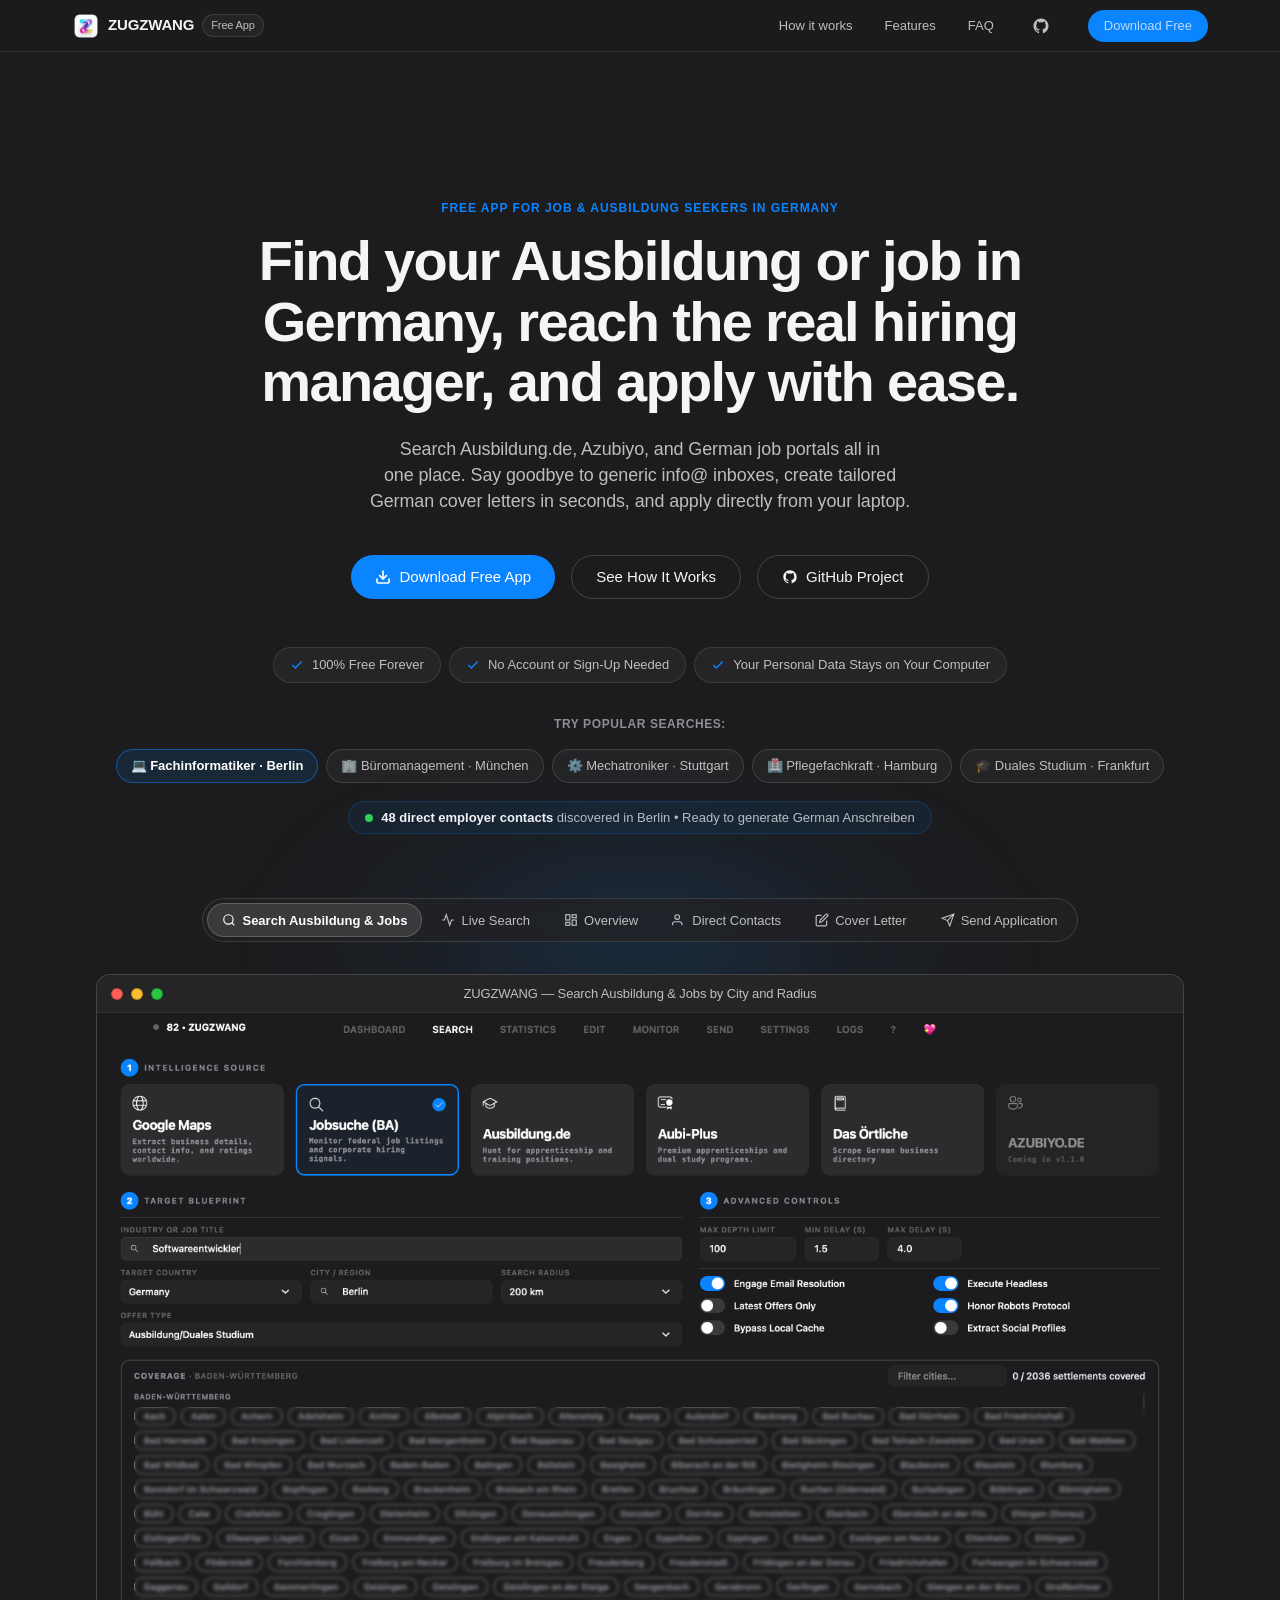
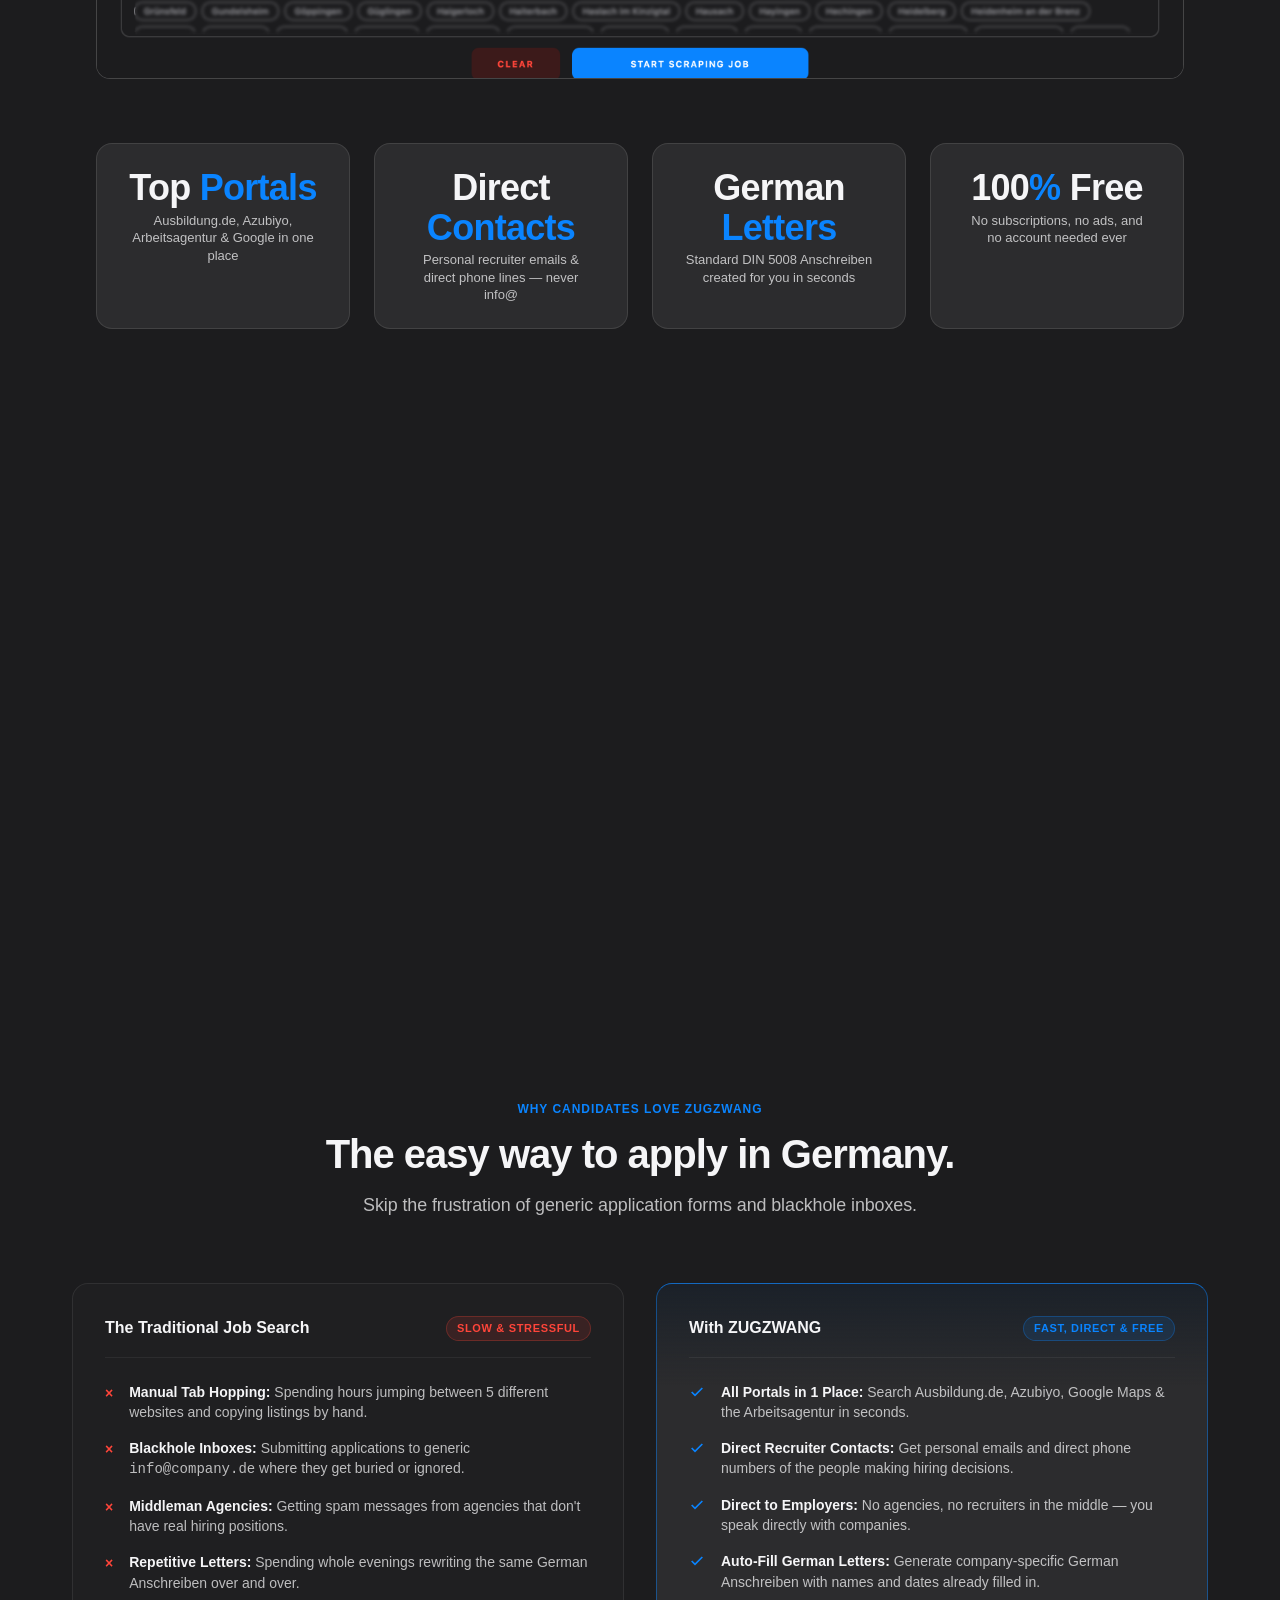
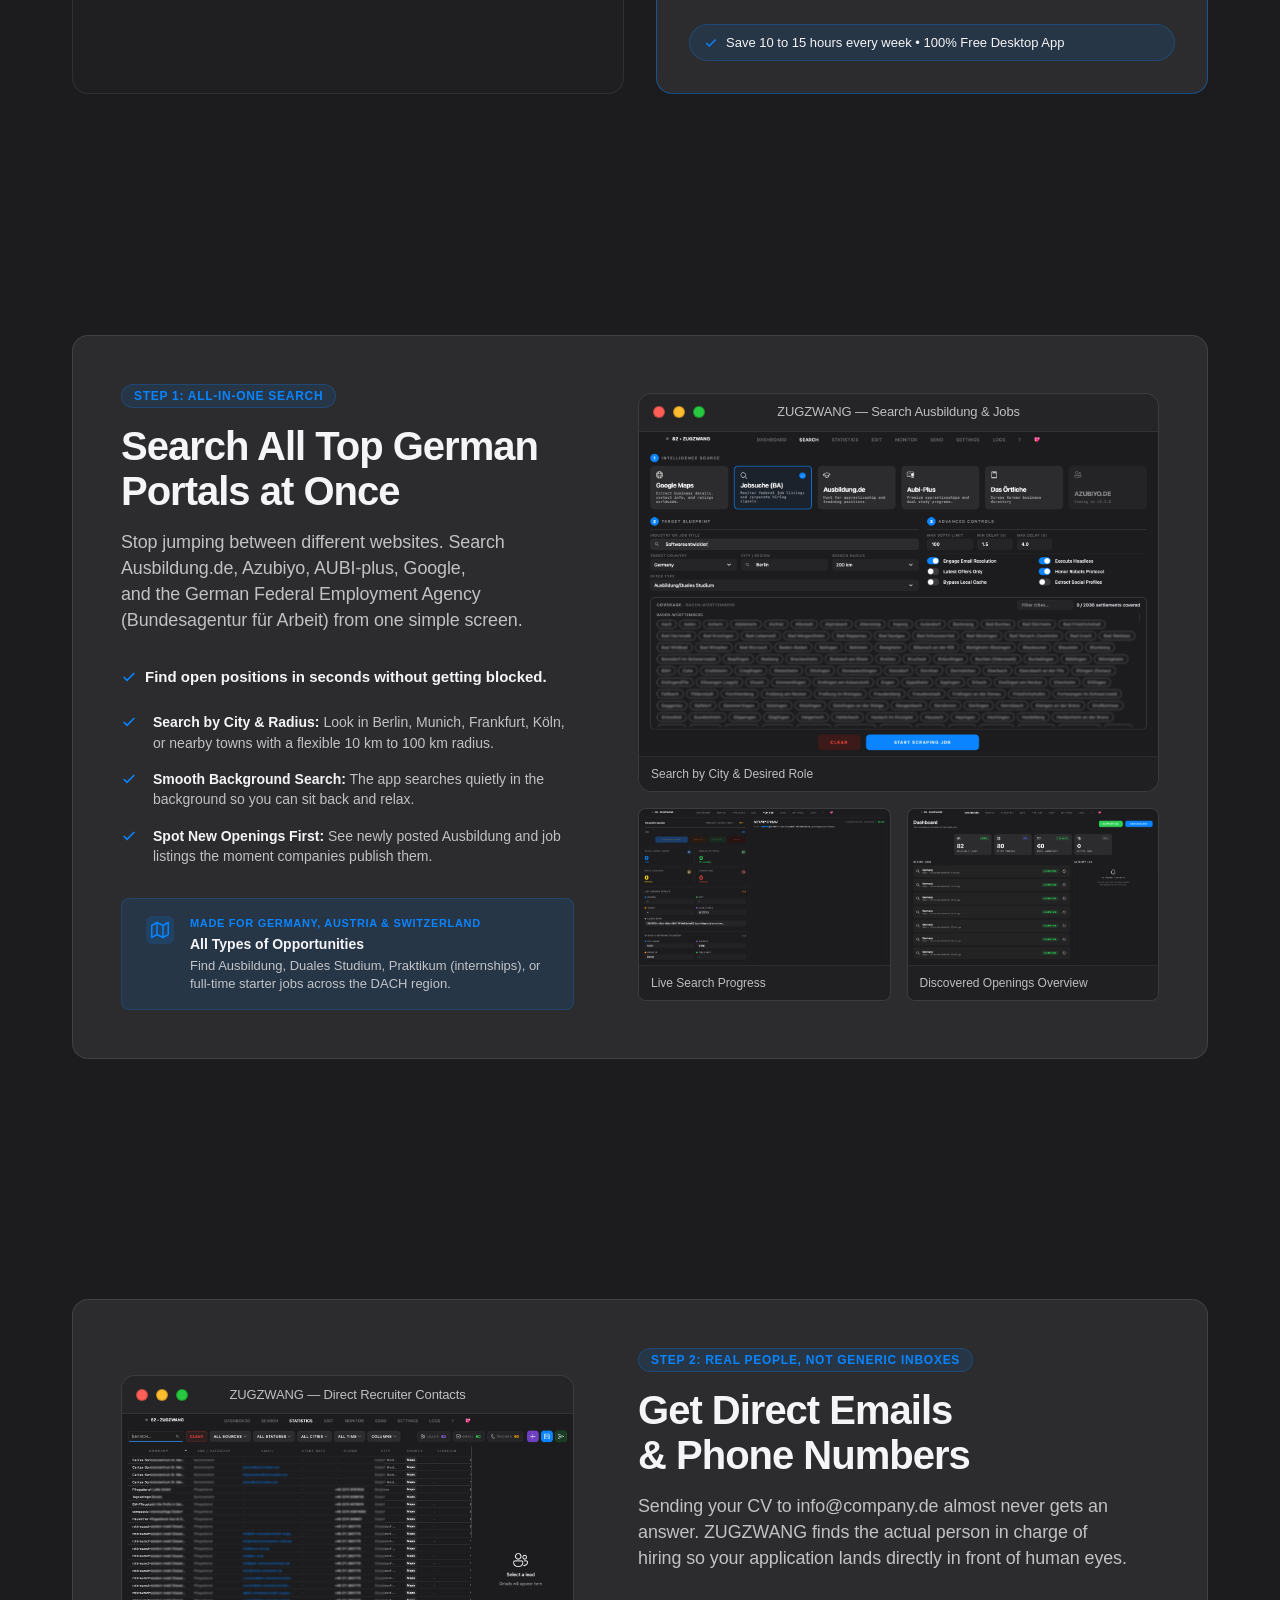
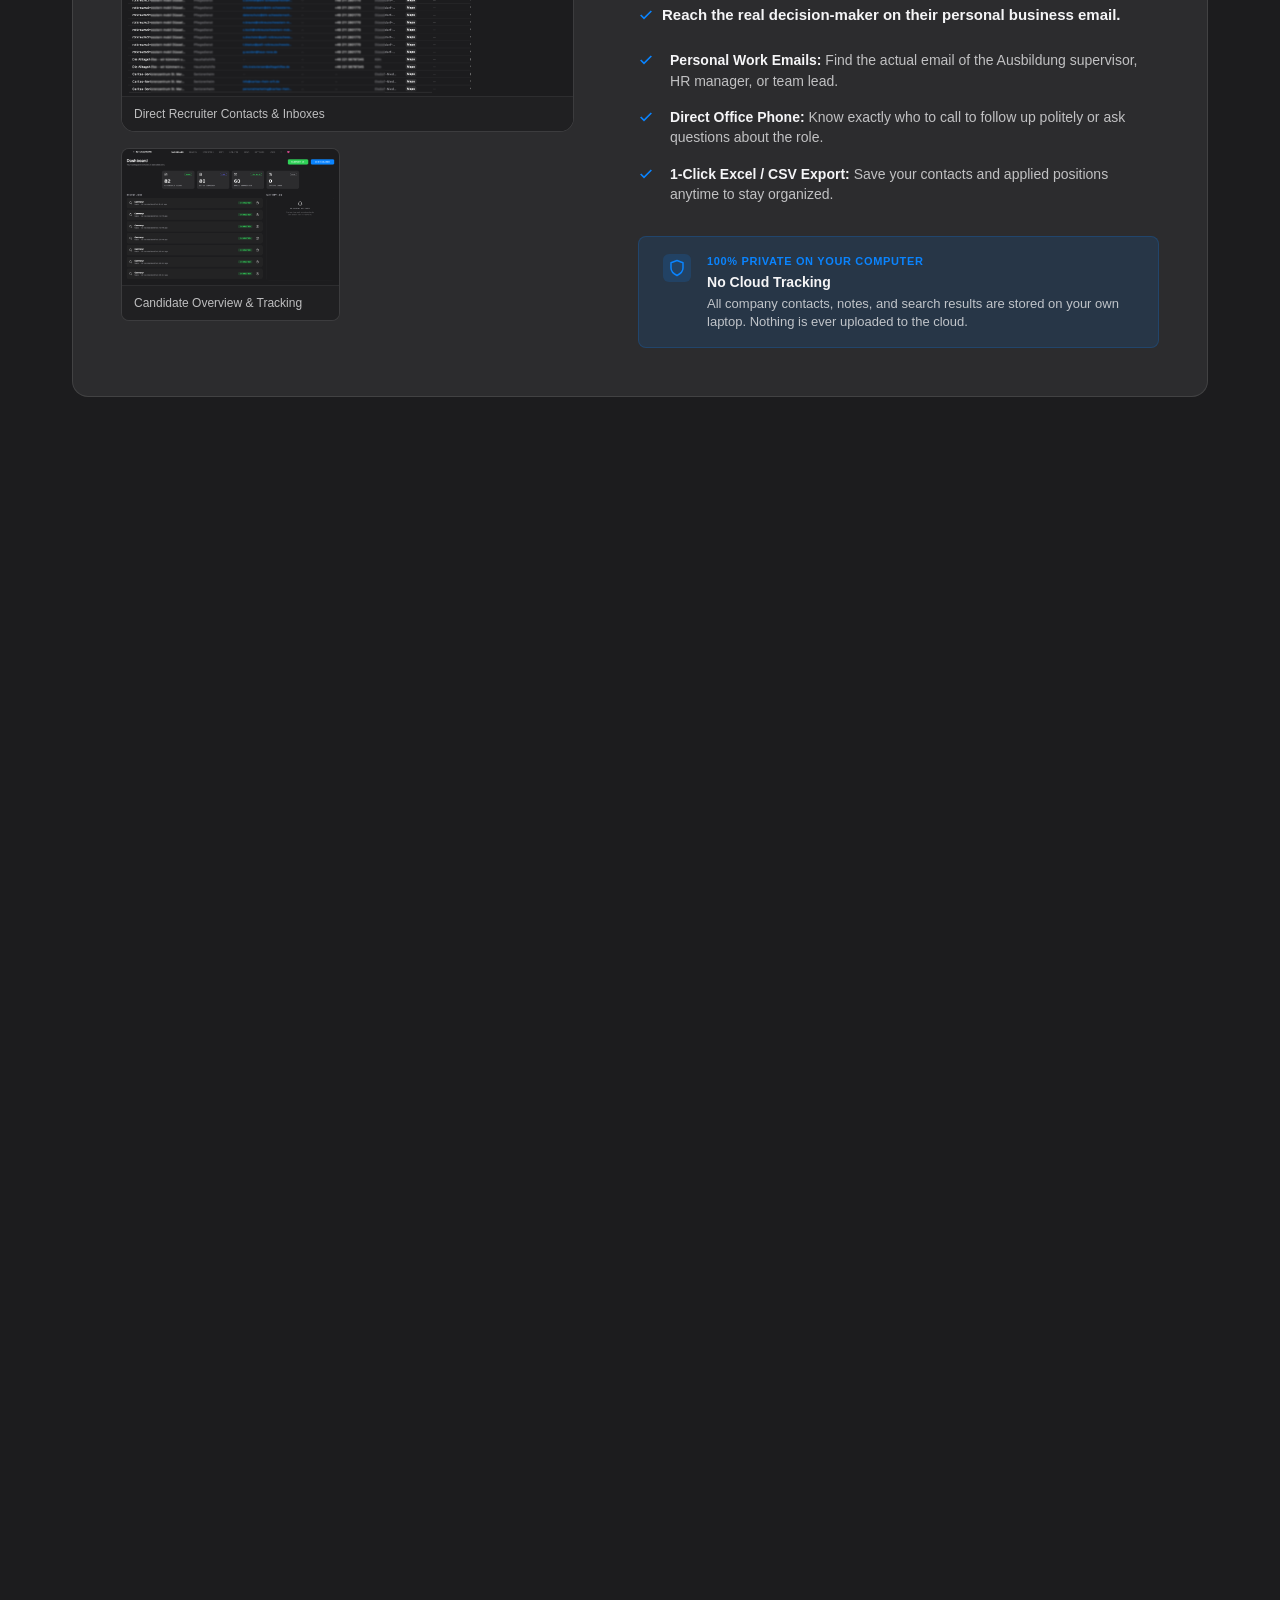
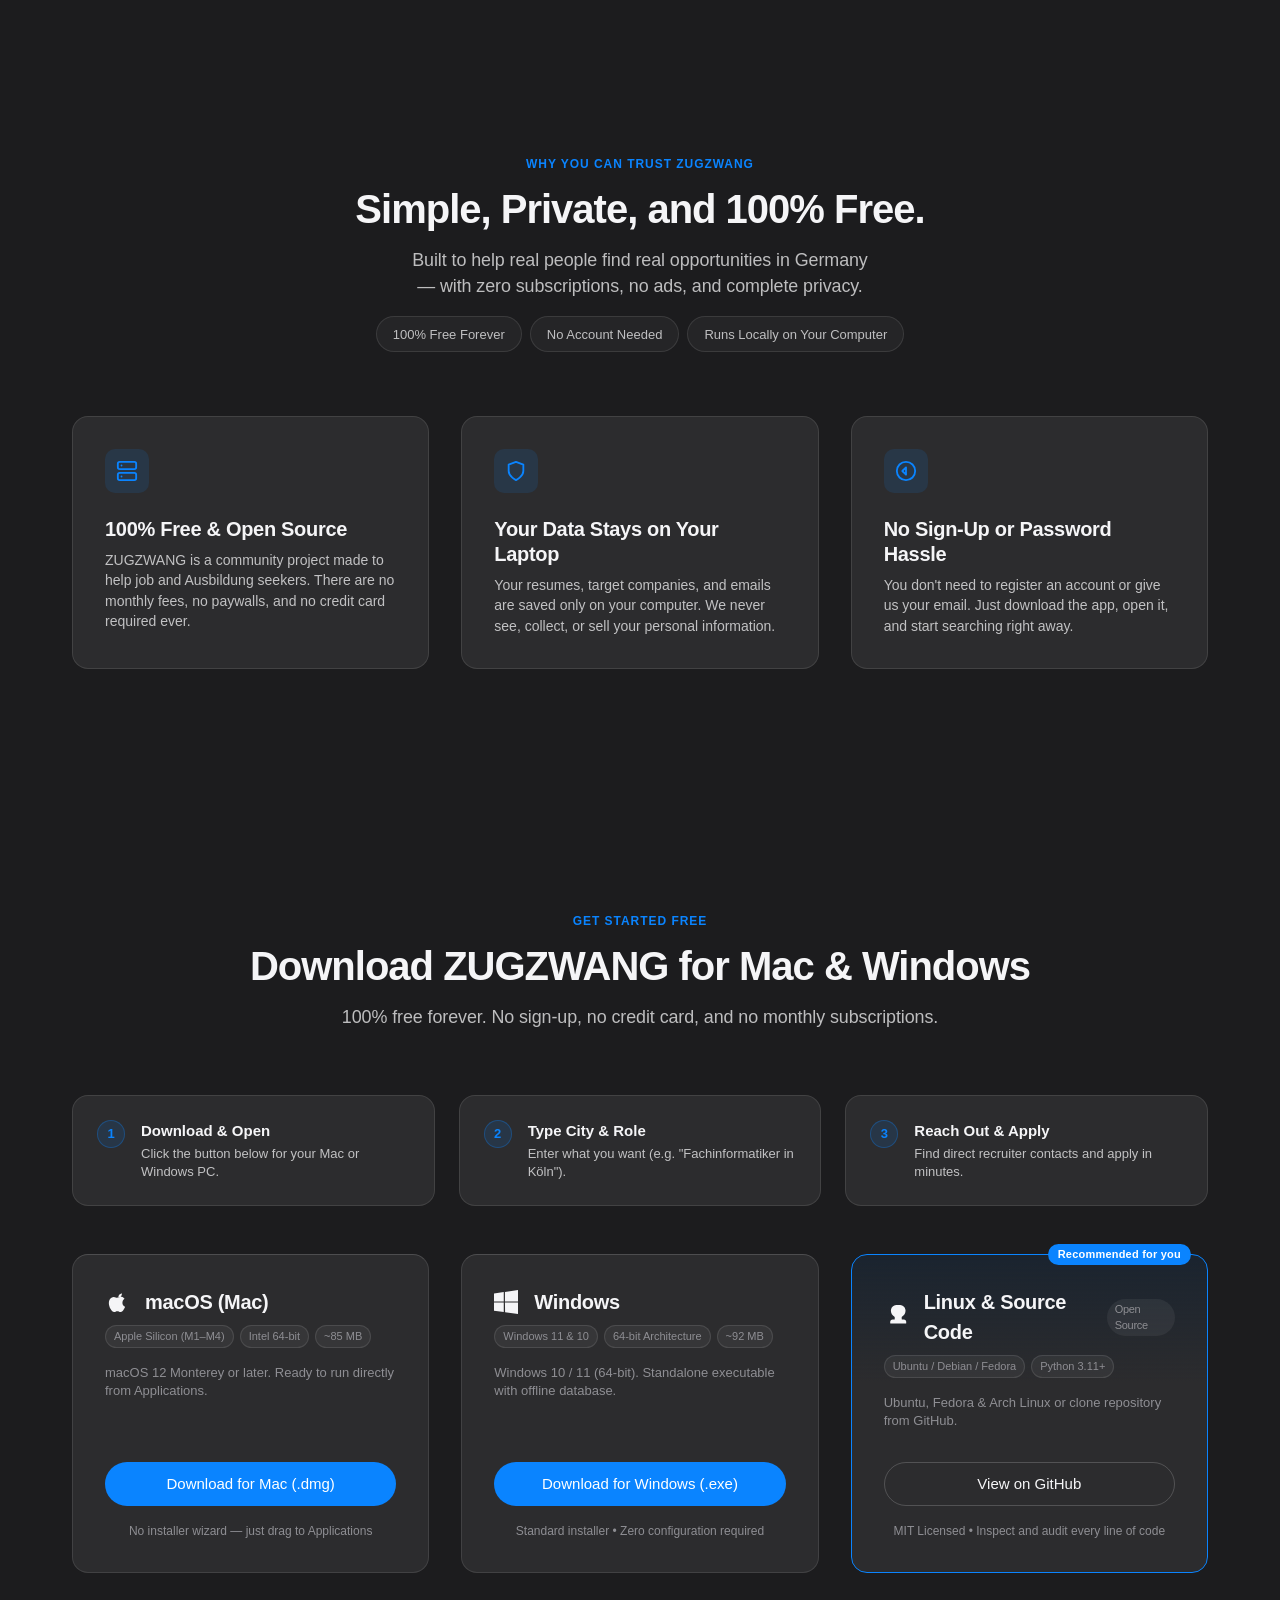
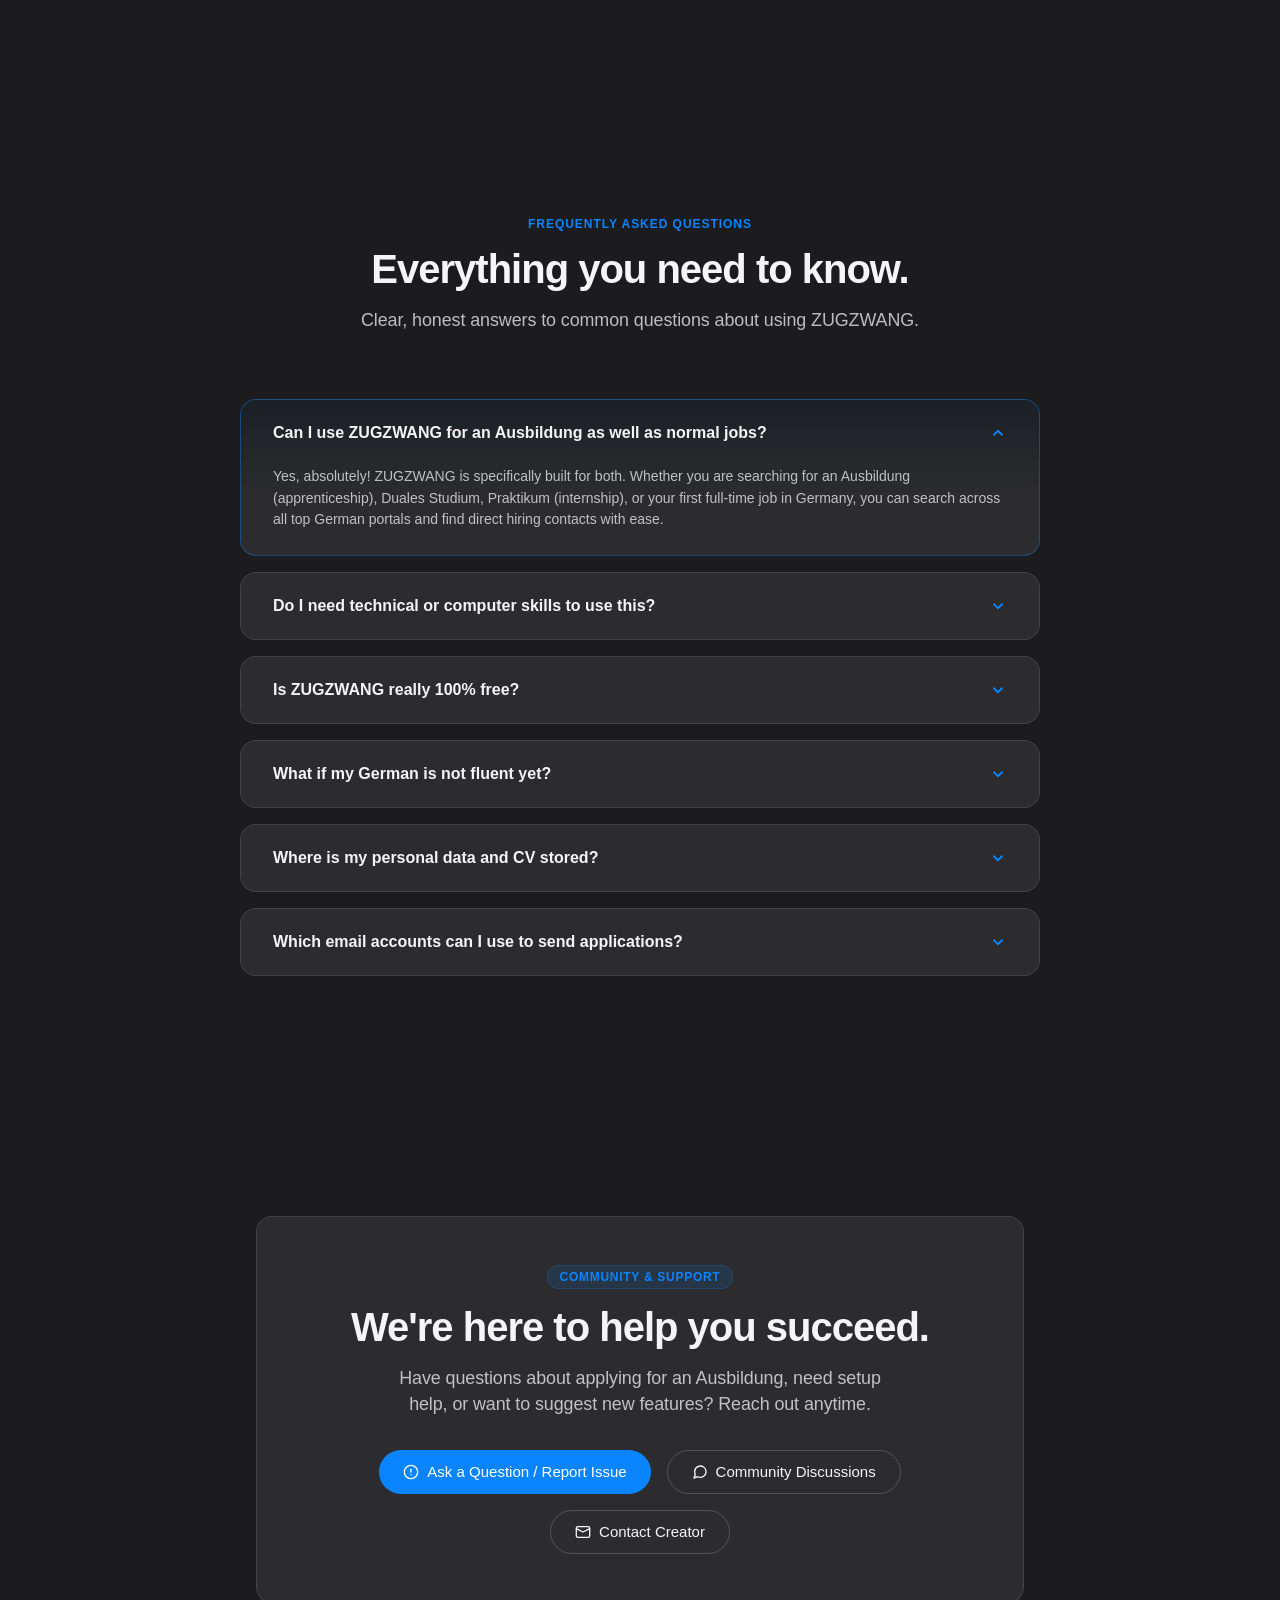
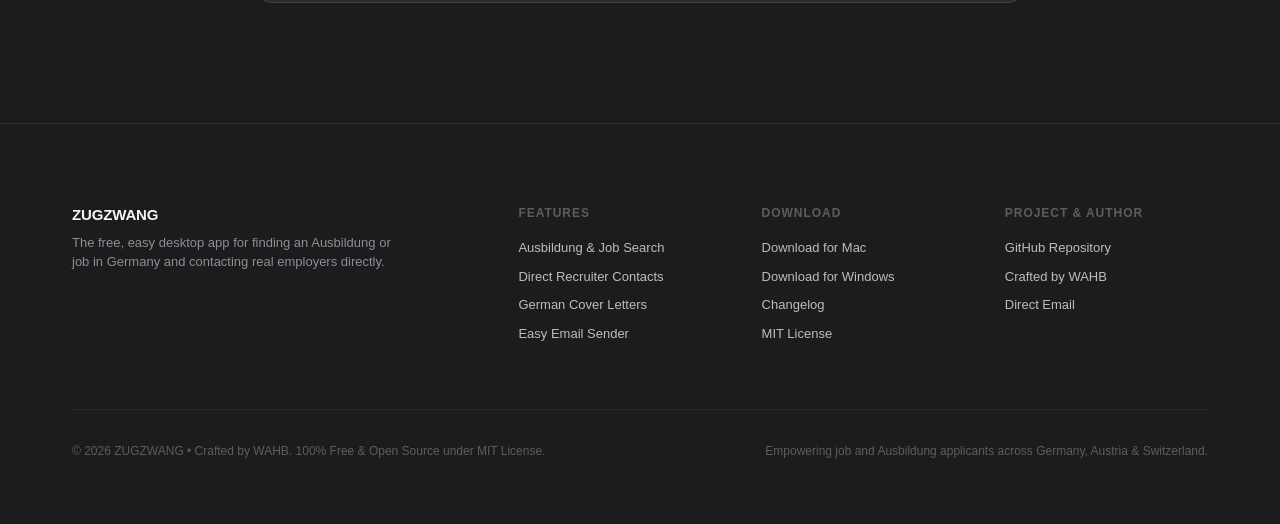
==== commit ae248c0d: "feat(ui): add popular search teaser pills, authentic macOS traffic glyphs, desktop workflow indicato" ====
--- a/docs/index.html
+++ b/docs/index.html
@@ -22,7 +22,7 @@
 
   <meta name="theme-color" content="#1C1C1E" />
 
-  <link rel="stylesheet" href="styles.css?v=1.1.2.7" />
+  <link rel="stylesheet" href="styles.css?v=1.1.2.8" />
   <link rel="icon" href="images/logo-mark.png" type="image/png" />
 </head>
 <body>
@@ -98,6 +98,32 @@
           <svg class="check-icon" viewBox="0 0 24 24" fill="none" stroke="currentColor" stroke-width="2.5"><polyline points="20 6 9 17 4 12"/></svg>
           Your Personal Data Stays on Your Computer
         </span>
+      </div>
+
+      <!-- Popular Ausbildung & Job Quick Selector -->
+      <div class="search-teaser-bar">
+        <span class="teaser-label">Try popular searches:</span>
+        <div class="teaser-pills" role="region" aria-label="Sample Ausbildung searches">
+          <button type="button" class="teaser-pill active" data-role="Fachinformatiker" data-city="Berlin" data-count="48" data-tab="hero-img-search">
+            💻 Fachinformatiker · Berlin
+          </button>
+          <button type="button" class="teaser-pill" data-role="Büromanagement" data-city="München" data-count="37" data-tab="hero-img-results">
+            🏢 Büromanagement · München
+          </button>
+          <button type="button" class="teaser-pill" data-role="Mechatroniker" data-city="Stuttgart" data-count="29" data-tab="hero-img-monitor">
+            ⚙️ Mechatroniker · Stuttgart
+          </button>
+          <button type="button" class="teaser-pill" data-role="Pflegefachkraft" data-city="Hamburg" data-count="52" data-tab="hero-img-dashboard">
+            🏥 Pflegefachkraft · Hamburg
+          </button>
+          <button type="button" class="teaser-pill" data-role="Duales Studium" data-city="Frankfurt" data-count="24" data-tab="hero-img-letter">
+            🎓 Duales Studium · Frankfurt
+          </button>
+        </div>
+        <div class="teaser-feedback" id="teaser-feedback">
+          <span class="teaser-pulse" aria-hidden="true"></span>
+          <span id="teaser-feedback-text"><strong>48 direct employer contacts</strong> discovered in Berlin &bull; Ready to generate German Anschreiben</span>
+        </div>
       </div>
 
       <!-- Interactive Hero App Window Preview with Apple Ambient Spotlight -->
@@ -299,6 +325,10 @@
               <span><strong>Auto-Fill German Letters:</strong> Generate company-specific German Anschreiben with names and dates already filled in.</span>
             </li>
           </ul>
+          <div class="comparison-footer-pill">
+            <svg width="14" height="14" viewBox="0 0 24 24" fill="none" stroke="currentColor" stroke-width="2.5"><polyline points="20 6 9 17 4 12"/></svg>
+            <span>Save 10 to 15 hours every week &bull; 100% Free Desktop App</span>
+          </div>
         </div>
       </div>
     </section>
@@ -635,10 +665,16 @@
             </svg>
             macOS (Mac)
           </div>
-          <p class="caption-text">Works on all Macs (M1/M2/M3/M4 &amp; Intel)</p>
+          <div class="download-spec-row">
+            <span class="download-spec-pill">Apple Silicon (M1–M4)</span>
+            <span class="download-spec-pill">Intel 64-bit</span>
+            <span class="download-spec-pill">~85 MB</span>
+          </div>
+          <p class="caption-text">macOS 12 Monterey or later. Ready to run directly from Applications.</p>
           <a class="btn-primary" href="https://github.com/F0WHB/Zugzwang/releases/latest">
             Download for Mac (.dmg)
           </a>
+          <span class="download-note">No installer wizard &mdash; just drag to Applications</span>
         </div>
 
         <!-- Windows -->
@@ -649,10 +685,16 @@
             </svg>
             Windows
           </div>
-          <p class="caption-text">Windows 10 &amp; Windows 11 (64-bit installer)</p>
+          <div class="download-spec-row">
+            <span class="download-spec-pill">Windows 11 &amp; 10</span>
+            <span class="download-spec-pill">64-bit Architecture</span>
+            <span class="download-spec-pill">~92 MB</span>
+          </div>
+          <p class="caption-text">Windows 10 / 11 (64-bit). Standalone executable with offline database.</p>
           <a class="btn-primary" href="https://github.com/F0WHB/Zugzwang/releases/latest">
             Download for Windows (.exe)
           </a>
+          <span class="download-note">Standard installer &bull; Zero configuration required</span>
         </div>
 
         <!-- Linux / Python -->
@@ -664,10 +706,15 @@
             Linux &amp; Source Code
             <span class="platform-badge">Open Source</span>
           </div>
-          <p class="caption-text">Ubuntu, Fedora &amp; Python 3.11+ source</p>
+          <div class="download-spec-row">
+            <span class="download-spec-pill">Ubuntu / Debian / Fedora</span>
+            <span class="download-spec-pill">Python 3.11+</span>
+          </div>
+          <p class="caption-text">Ubuntu, Fedora &amp; Arch Linux or clone repository from GitHub.</p>
           <a class="btn-ghost" href="https://github.com/F0WHB/Zugzwang" target="_blank" rel="noopener">
             View on GitHub
           </a>
+          <span class="download-note">MIT Licensed &bull; Inspect and audit every line of code</span>
         </div>
       </div>
     </section>
@@ -836,6 +883,17 @@
     </div>
   </footer>
 
-  <script src="app.js?v=1.1.2.7"></script>
+  <!-- Floating Apple Quick Actions Dock Pill (Fixed on Scroll) -->
+  <aside id="floating-bar" class="floating-bar hidden" aria-label="Quick Actions">
+    <a href="#downloads" class="floating-btn-download">
+      <svg width="14" height="14" viewBox="0 0 24 24" fill="none" stroke="currentColor" stroke-width="2.5"><path d="M21 15v4a2 2 0 0 1-2 2H5a2 2 0 0 1-2-2v-4"></path><polyline points="7 10 12 15 17 10"></polyline><line x1="12" y1="15" x2="12" y2="3"></line></svg>
+      Download Free
+    </a>
+    <button type="button" id="btn-back-to-top" class="floating-btn-top" aria-label="Back to Top">
+      <svg width="14" height="14" viewBox="0 0 24 24" fill="none" stroke="currentColor" stroke-width="2.5"><polyline points="18 15 12 9 6 15"></polyline></svg>
+    </button>
+  </aside>
+
+  <script src="app.js?v=1.1.2.8"></script>
 </body>
 </html>
--- a/docs/styles.css
+++ b/docs/styles.css
@@ -471,6 +471,107 @@
   color: var(--accent);
   stroke: var(--accent);
   flex-shrink: 0;
+}
+
+/* ==========================================================================
+   Popular Ausbildung Search Teaser Bar
+   ========================================================================== */
+
+.search-teaser-bar {
+  margin-top: var(--space-4);
+  display: flex;
+  flex-direction: column;
+  align-items: center;
+  gap: var(--space-2);
+}
+
+.teaser-label {
+  font-size: 12px;
+  font-weight: 600;
+  letter-spacing: 0.05em;
+  text-transform: uppercase;
+  color: var(--text-tertiary);
+}
+
+.teaser-pills {
+  display: flex;
+  flex-wrap: wrap;
+  align-items: center;
+  justify-content: center;
+  gap: var(--space-1);
+}
+
+.teaser-pill {
+  display: inline-flex;
+  align-items: center;
+  gap: 6px;
+  min-height: 34px;
+  padding: 6px 14px;
+  border-radius: var(--radius-pill);
+  font-size: 13px;
+  font-weight: 500;
+  color: var(--text-secondary);
+  background: rgba(255, 255, 255, 0.04);
+  border: 0.5px solid rgba(255, 255, 255, 0.12);
+  cursor: pointer;
+  transition: all 160ms cubic-bezier(0.16, 1, 0.3, 1);
+  font-family: inherit;
+  user-select: none;
+}
+
+@media (max-width: 640px) {
+  .teaser-pill {
+    min-height: 44px;
+    padding: 8px 16px;
+  }
+}
+
+.teaser-pill:hover {
+  color: var(--text-primary);
+  background: rgba(255, 255, 255, 0.08);
+  border-color: rgba(255, 255, 255, 0.22);
+  transform: translateY(-1px);
+}
+
+.teaser-pill.active {
+  color: #ffffff;
+  background: var(--accent-subtle);
+  border-color: rgba(10, 132, 255, 0.5);
+  font-weight: 600;
+}
+
+.teaser-feedback {
+  display: inline-flex;
+  align-items: center;
+  gap: 8px;
+  font-size: 13px;
+  color: var(--text-secondary);
+  padding: 6px 16px;
+  border-radius: var(--radius-pill);
+  background: rgba(10, 132, 255, 0.08);
+  border: 0.5px solid rgba(10, 132, 255, 0.2);
+  margin-top: 2px;
+  transition: opacity 200ms ease;
+}
+
+.teaser-feedback strong {
+  color: var(--text-primary);
+}
+
+.teaser-pulse {
+  width: 8px;
+  height: 8px;
+  border-radius: 50%;
+  background: #30d158; /* Apple Dark Mode System Green */
+  box-shadow: 0 0 0 0 rgba(48, 209, 88, 0.7);
+  animation: pulse-dot 2s infinite;
+  flex-shrink: 0;
+}
+
+@keyframes pulse-dot {
+  0% { transform: scale(0.95); box-shadow: 0 0 0 0 rgba(48, 209, 88, 0.6); }
+  70% { transform: scale(1); box-shadow: 0 0 0 6px rgba(48, 209, 88, 0); }
+  100% { transform: scale(0.95); box-shadow: 0 0 0 0 rgba(48, 209, 88, 0); }
 }
 
 /* ==========================================================================
@@ -663,9 +764,30 @@
 }
 
 .comparison-card.card-good {
-  background: var(--bg-card);
-  border: 0.5px solid rgba(10, 132, 255, 0.35);
+  background: linear-gradient(180deg, rgba(10, 132, 255, 0.05) 0%, var(--bg-card) 25%);
+  border: 0.5px solid rgba(10, 132, 255, 0.45);
+  border-top: 1px solid rgba(10, 132, 255, 0.7);
   position: relative;
+}
+
+.comparison-footer-pill {
+  margin-top: var(--space-4);
+  padding: 8px 14px;
+  background: var(--accent-subtle);
+  border: 0.5px solid rgba(10, 132, 255, 0.25);
+  border-radius: var(--radius-pill);
+  font-size: 13px;
+  font-weight: 500;
+  color: var(--text-primary);
+  display: flex;
+  align-items: center;
+  gap: 8px;
+}
+
+.comparison-footer-pill svg {
+  color: var(--accent);
+  stroke: var(--accent);
+  flex-shrink: 0;
 }
 
 .comparison-header {
@@ -815,11 +937,16 @@
   border: 0.5px solid var(--border-hairline);
   border-radius: var(--radius-card);
   overflow: hidden;
-  transition: border-color 150ms ease;
+  transition: border-color 180ms ease, background 180ms ease;
 }
 
 .faq-item:hover {
-  border-color: rgba(255, 255, 255, 0.2);
+  border-color: rgba(255, 255, 255, 0.22);
+}
+
+.faq-item.open {
+  border-color: rgba(10, 132, 255, 0.4);
+  background: linear-gradient(180deg, rgba(10, 132, 255, 0.04) 0%, var(--bg-card) 60%);
 }
 
 .faq-trigger {
@@ -837,6 +964,12 @@
   font-size: 16px;
   font-weight: 600;
   font-family: inherit;
+  transition: background 150ms ease;
+}
+
+.faq-trigger:focus-visible {
+  outline: 2px solid var(--accent);
+  outline-offset: -2px;
 }
 
 .faq-trigger svg {
@@ -893,17 +1026,34 @@
 .step-item {
   background: var(--bg-card);
   border: 0.5px solid var(--border-hairline);
+  border-top: 1px solid rgba(255, 255, 255, 0.16);
   border-radius: var(--radius-card);
   padding: var(--space-3);
   display: flex;
   flex-direction: column;
   align-items: flex-start;
-  transition: border-color 150ms ease, background 150ms ease;
+  transition: border-color 180ms ease, background 180ms ease, transform 180ms ease;
+  position: relative;
 }
 
 .step-item:hover {
-  border-color: rgba(255, 255, 255, 0.18);
+  border-color: rgba(255, 255, 255, 0.22);
   background: var(--bg-card-hover);
+  transform: translateY(-2px);
+}
+
+@media (min-width: 861px) {
+  .step-item:not(:last-child)::after {
+    content: '→';
+    position: absolute;
+    right: -13px;
+    top: 24px;
+    color: var(--text-tertiary);
+    font-size: 15px;
+    font-weight: 600;
+    z-index: 2;
+    pointer-events: none;
+  }
 }
 
 .step-header {
@@ -918,7 +1068,8 @@
   width: 24px;
   height: 24px;
   border-radius: 50%;
-  background: var(--accent);
+  background: linear-gradient(135deg, #0a84ff, #0062cc);
+  border: 0.5px solid rgba(255, 255, 255, 0.25);
   color: #ffffff;
   font-size: 12px;
   font-weight: 700;
@@ -935,6 +1086,7 @@
   justify-content: center;
   color: var(--accent);
   background: var(--accent-subtle);
+  border: 0.5px solid rgba(10, 132, 255, 0.2);
   border-radius: 8px;
 }
 
@@ -1202,14 +1354,38 @@
   width: 12px;
   height: 12px;
   border-radius: 50%;
-  display: inline-block;
+  display: inline-flex;
+  align-items: center;
+  justify-content: center;
   border: 0.5px solid rgba(0, 0, 0, 0.25);
   flex-shrink: 0;
+  position: relative;
+  cursor: default;
+}
+
+.traffic-dot::after {
+  content: '';
+  opacity: 0;
+  font-family: -apple-system, system-ui, sans-serif;
+  font-weight: 700;
+  line-height: 1;
+  color: rgba(0, 0, 0, 0.65);
+  transition: opacity 120ms ease;
+  user-select: none;
+}
+
+.traffic-lights:hover .traffic-dot::after {
+  opacity: 1;
 }
 
 .dot-close { background: #ff5f57; }
+.dot-close::after { content: '✕'; font-size: 7px; }
+
 .dot-min { background: #febc2e; }
+.dot-min::after { content: '–'; font-size: 8px; margin-top: -1px; }
+
 .dot-zoom { background: #28c840; }
+.dot-zoom::after { content: '+'; font-size: 9px; margin-top: -1px; }
 
 .window-title {
   position: absolute;
@@ -1345,18 +1521,20 @@
 .download-card {
   background: var(--bg-card);
   border: 0.5px solid var(--border-hairline);
+  border-top: 1px solid rgba(255, 255, 255, 0.16);
   border-radius: var(--radius-card);
   padding: var(--space-4);
   display: flex;
   flex-direction: column;
   align-items: flex-start;
   box-shadow: none !important;
-  transition: border-color 150ms ease, background 150ms ease;
+  transition: border-color 180ms ease, background 180ms ease, transform 180ms ease;
 }
 
 .download-card:hover {
-  border-color: rgba(255, 255, 255, 0.18);
+  border-color: rgba(255, 255, 255, 0.22);
   background: var(--bg-card-hover);
+  transform: translateY(-2px);
 }
 
 .download-platform {
@@ -1375,6 +1553,23 @@
   height: 24px;
   color: var(--text-primary);
   flex-shrink: 0;
+}
+
+.download-spec-row {
+  display: flex;
+  flex-wrap: wrap;
+  gap: 6px;
+  margin-bottom: var(--space-2);
+}
+
+.download-spec-pill {
+  font-size: 11px;
+  font-weight: 500;
+  padding: 2px 8px;
+  border-radius: var(--radius-pill);
+  background: rgba(255, 255, 255, 0.05);
+  border: 0.5px solid rgba(255, 255, 255, 0.1);
+  color: var(--text-tertiary);
 }
 
 .download-card .caption-text {
@@ -1385,6 +1580,14 @@
 .download-card .btn-ghost {
   width: 100%;
   margin-top: auto;
+}
+
+.download-note {
+  font-size: 12px;
+  color: var(--text-tertiary);
+  margin-top: var(--space-2);
+  text-align: center;
+  width: 100%;
 }
 
 /* ==========================================================================
@@ -1651,3 +1854,79 @@
   font-weight: 500;
   color: var(--text-tertiary);
 }
+
+/* ==========================================================================
+   Floating Quick Action Pill (Fixed Apple Dock Minimalist)
+   ========================================================================== */
+
+.floating-bar {
+  position: fixed;
+  bottom: 24px;
+  right: 24px;
+  z-index: 45;
+  display: flex;
+  align-items: center;
+  gap: 6px;
+  background: rgba(32, 32, 34, 0.88);
+  backdrop-filter: blur(20px);
+  -webkit-backdrop-filter: blur(20px);
+  padding: 5px;
+  border-radius: var(--radius-pill);
+  border: 0.5px solid rgba(255, 255, 255, 0.16);
+  border-top: 1px solid rgba(255, 255, 255, 0.25);
+  box-shadow: none !important;
+  transition: opacity 220ms ease, transform 220ms ease;
+}
+
+.floating-bar.hidden {
+  opacity: 0;
+  pointer-events: none;
+  transform: translateY(12px);
+}
+
+.floating-btn-download {
+  display: inline-flex;
+  align-items: center;
+  gap: 6px;
+  height: 34px;
+  padding: 0 14px;
+  background: var(--accent);
+  color: #ffffff;
+  font-size: 13px;
+  font-weight: 600;
+  border-radius: var(--radius-pill);
+  transition: background 150ms ease, transform 150ms ease;
+  white-space: nowrap;
+}
+
+.floating-btn-download:hover {
+  background: var(--accent-hover);
+  transform: scale(1.02);
+}
+
+.floating-btn-download svg {
+  flex-shrink: 0;
+}
+
+.floating-btn-top {
+  display: inline-flex;
+  align-items: center;
+  justify-content: center;
+  width: 34px;
+  height: 34px;
+  border-radius: 50%;
+  background: rgba(255, 255, 255, 0.08);
+  border: 0.5px solid rgba(255, 255, 255, 0.12);
+  color: var(--text-primary);
+  cursor: pointer;
+  transition: background 150ms ease, transform 150ms ease;
+}
+
+.floating-btn-top:hover {
+  background: rgba(255, 255, 255, 0.16);
+  transform: scale(1.05);
+}
+
+.floating-btn-top svg {
+  flex-shrink: 0;
+}
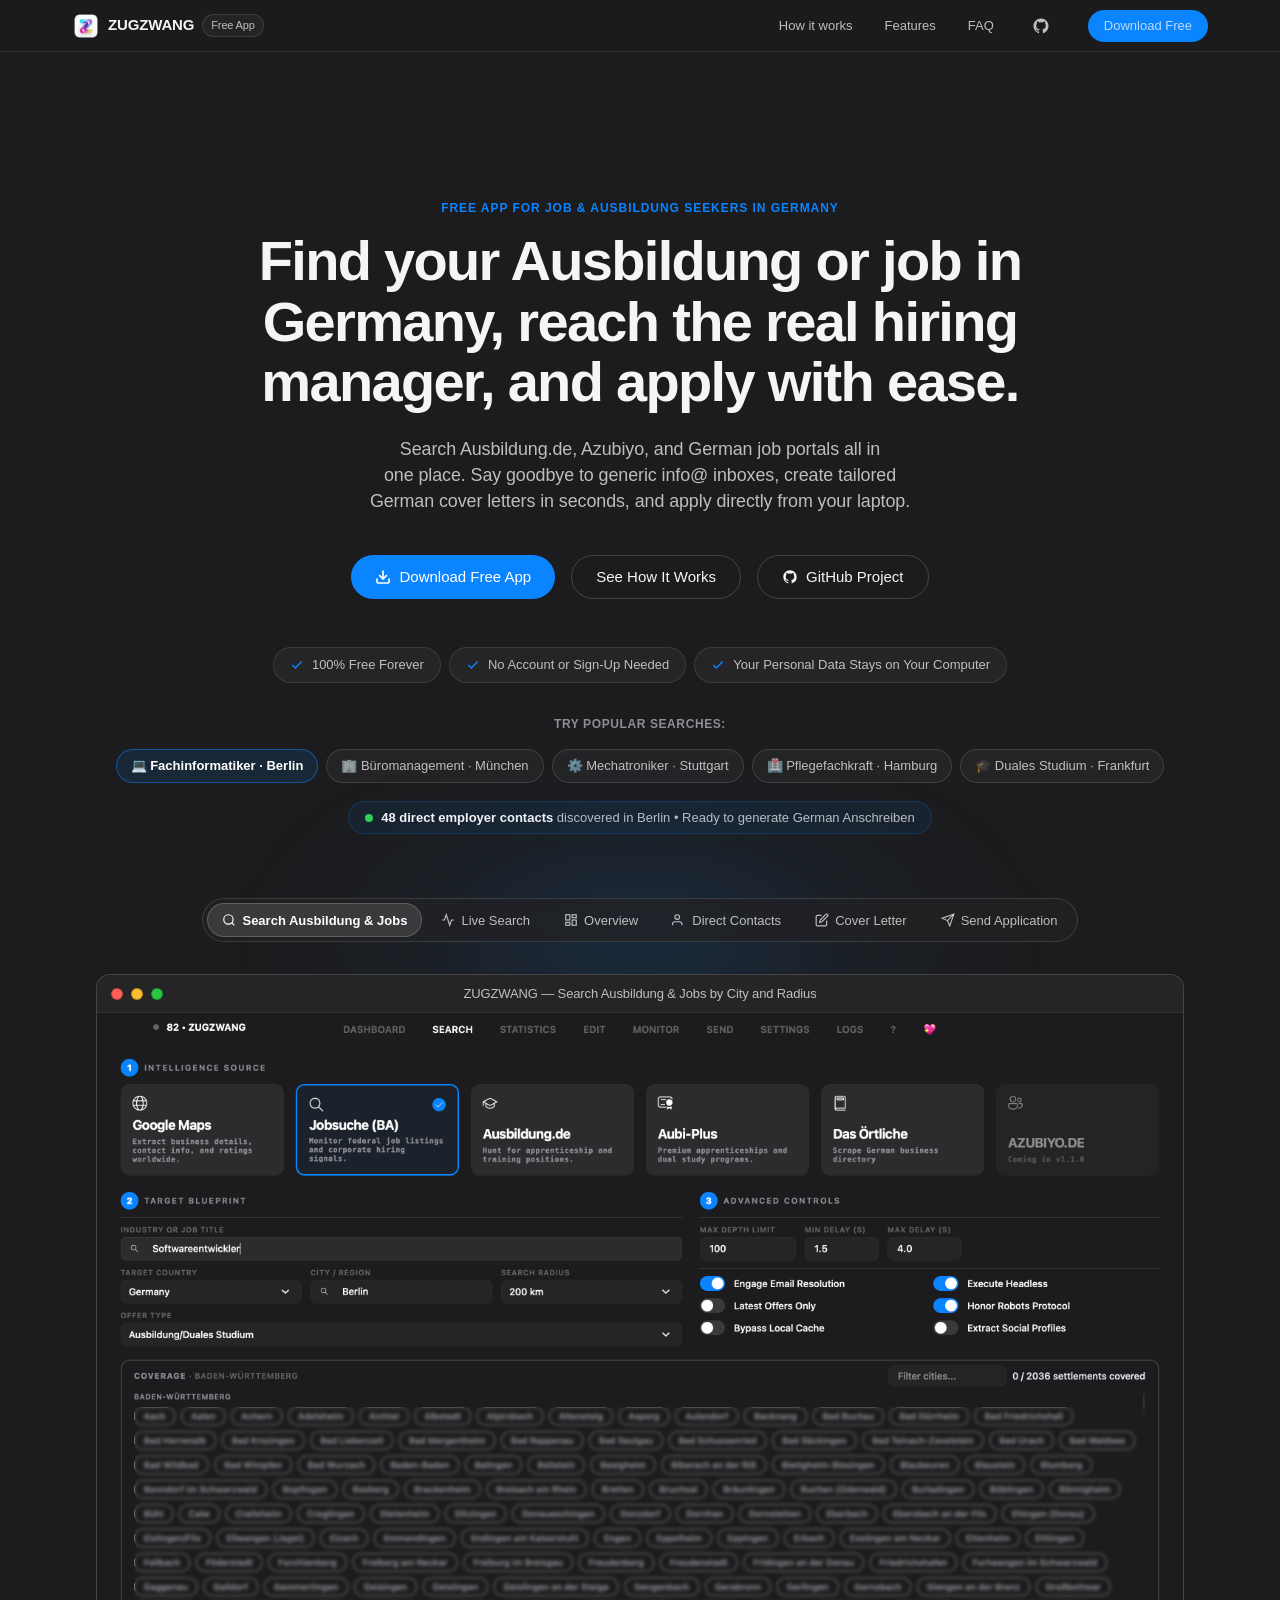
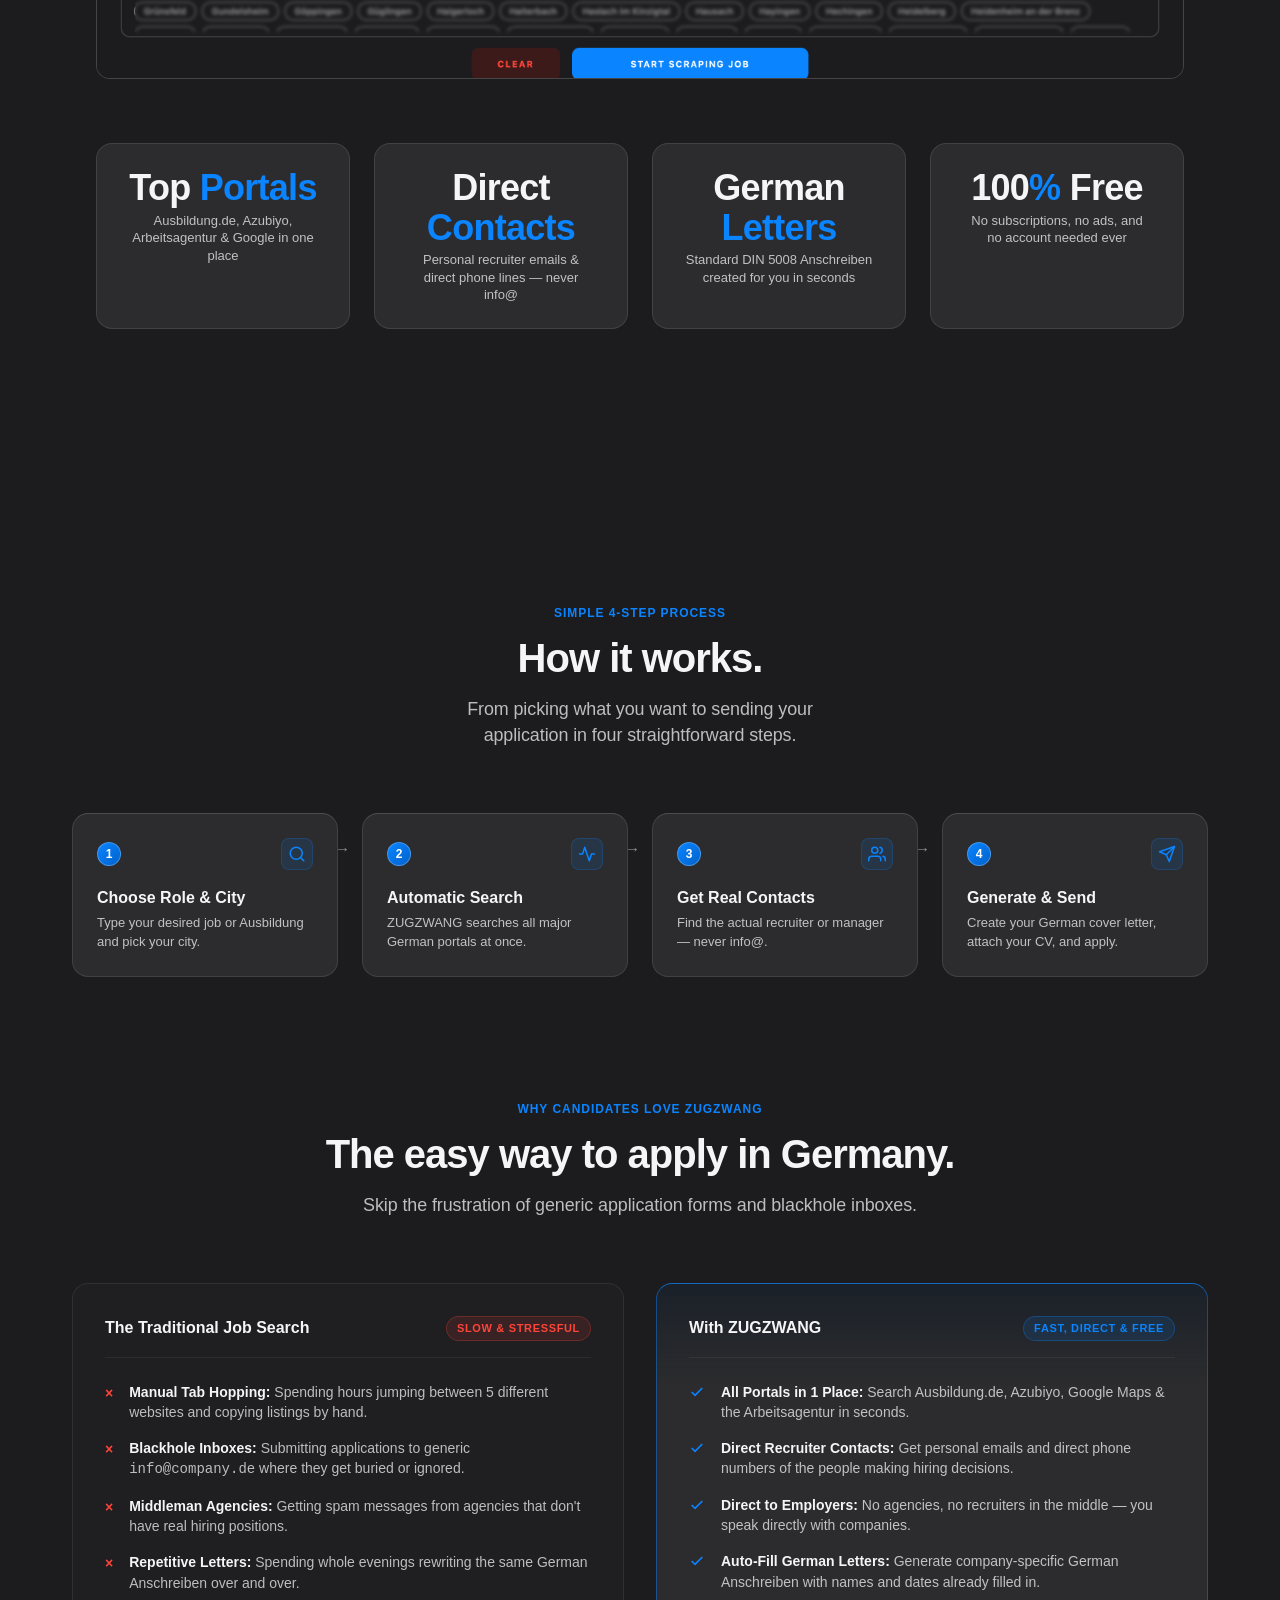
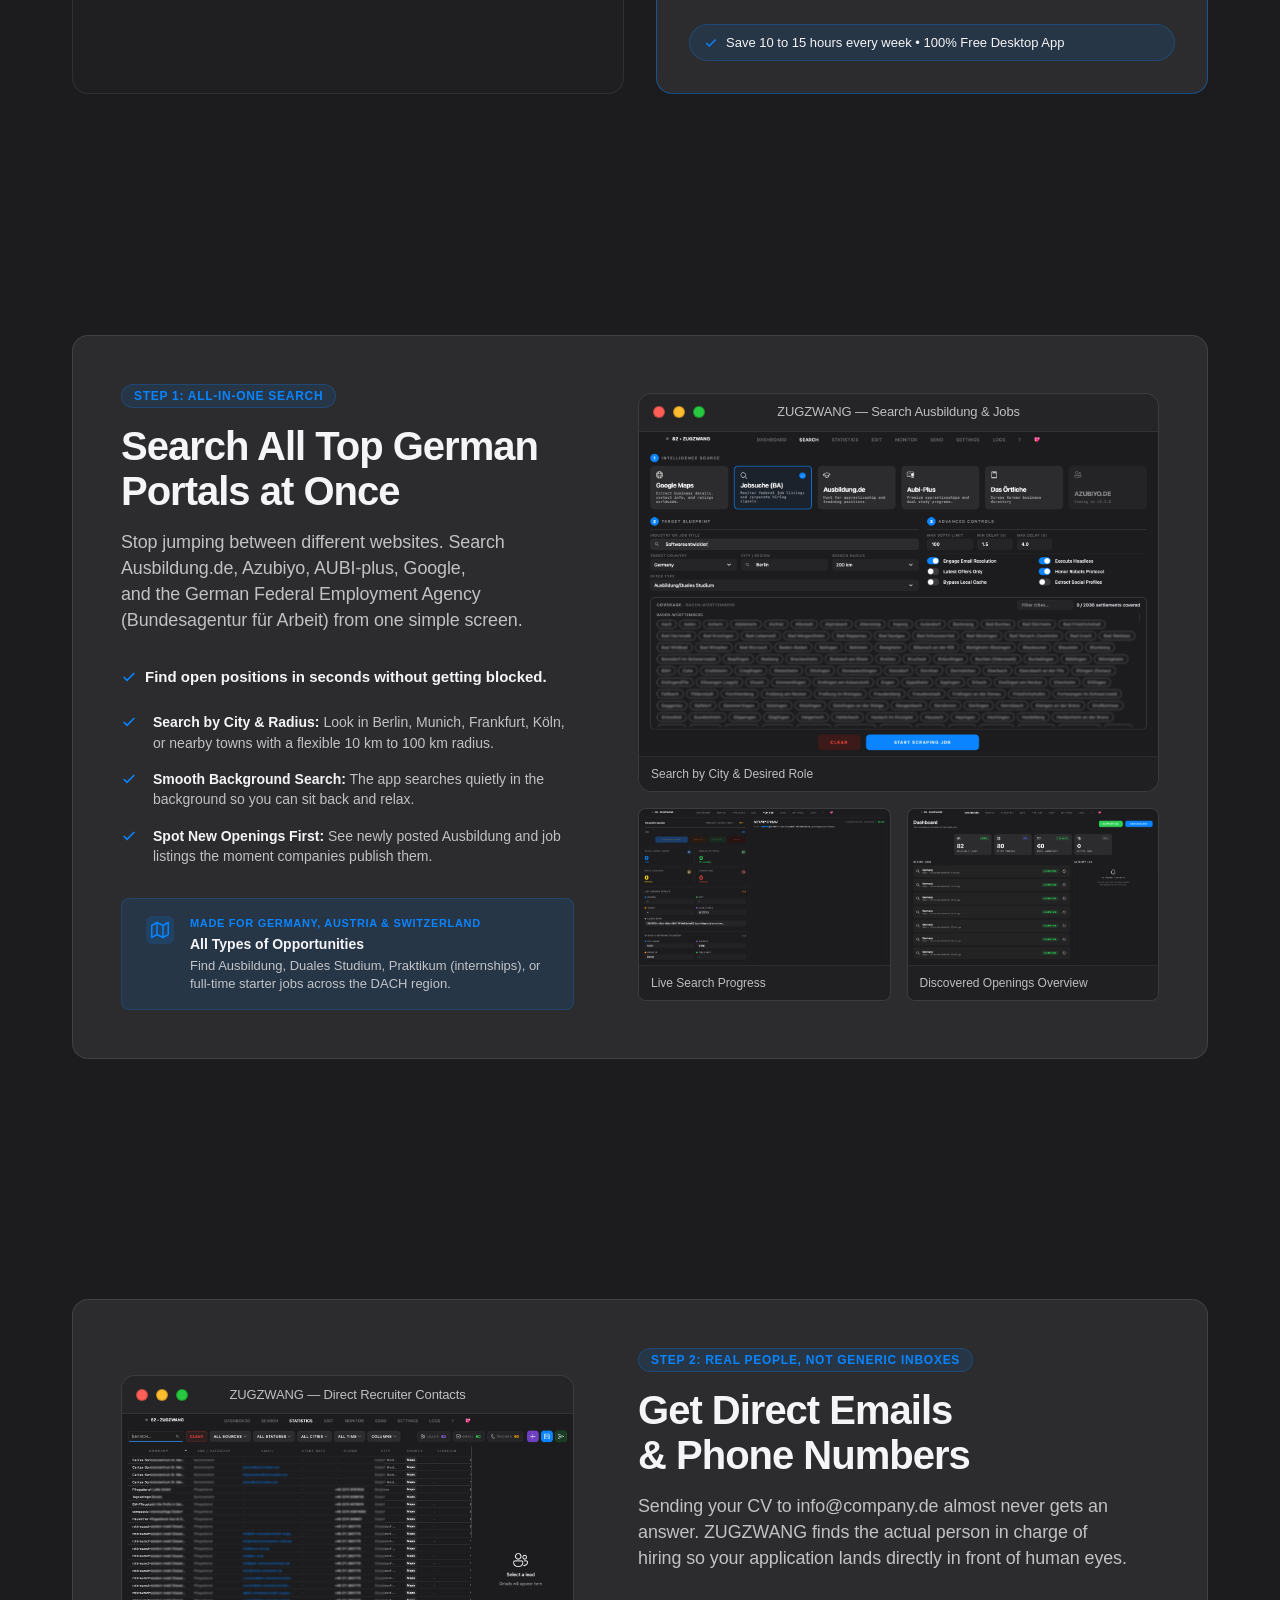
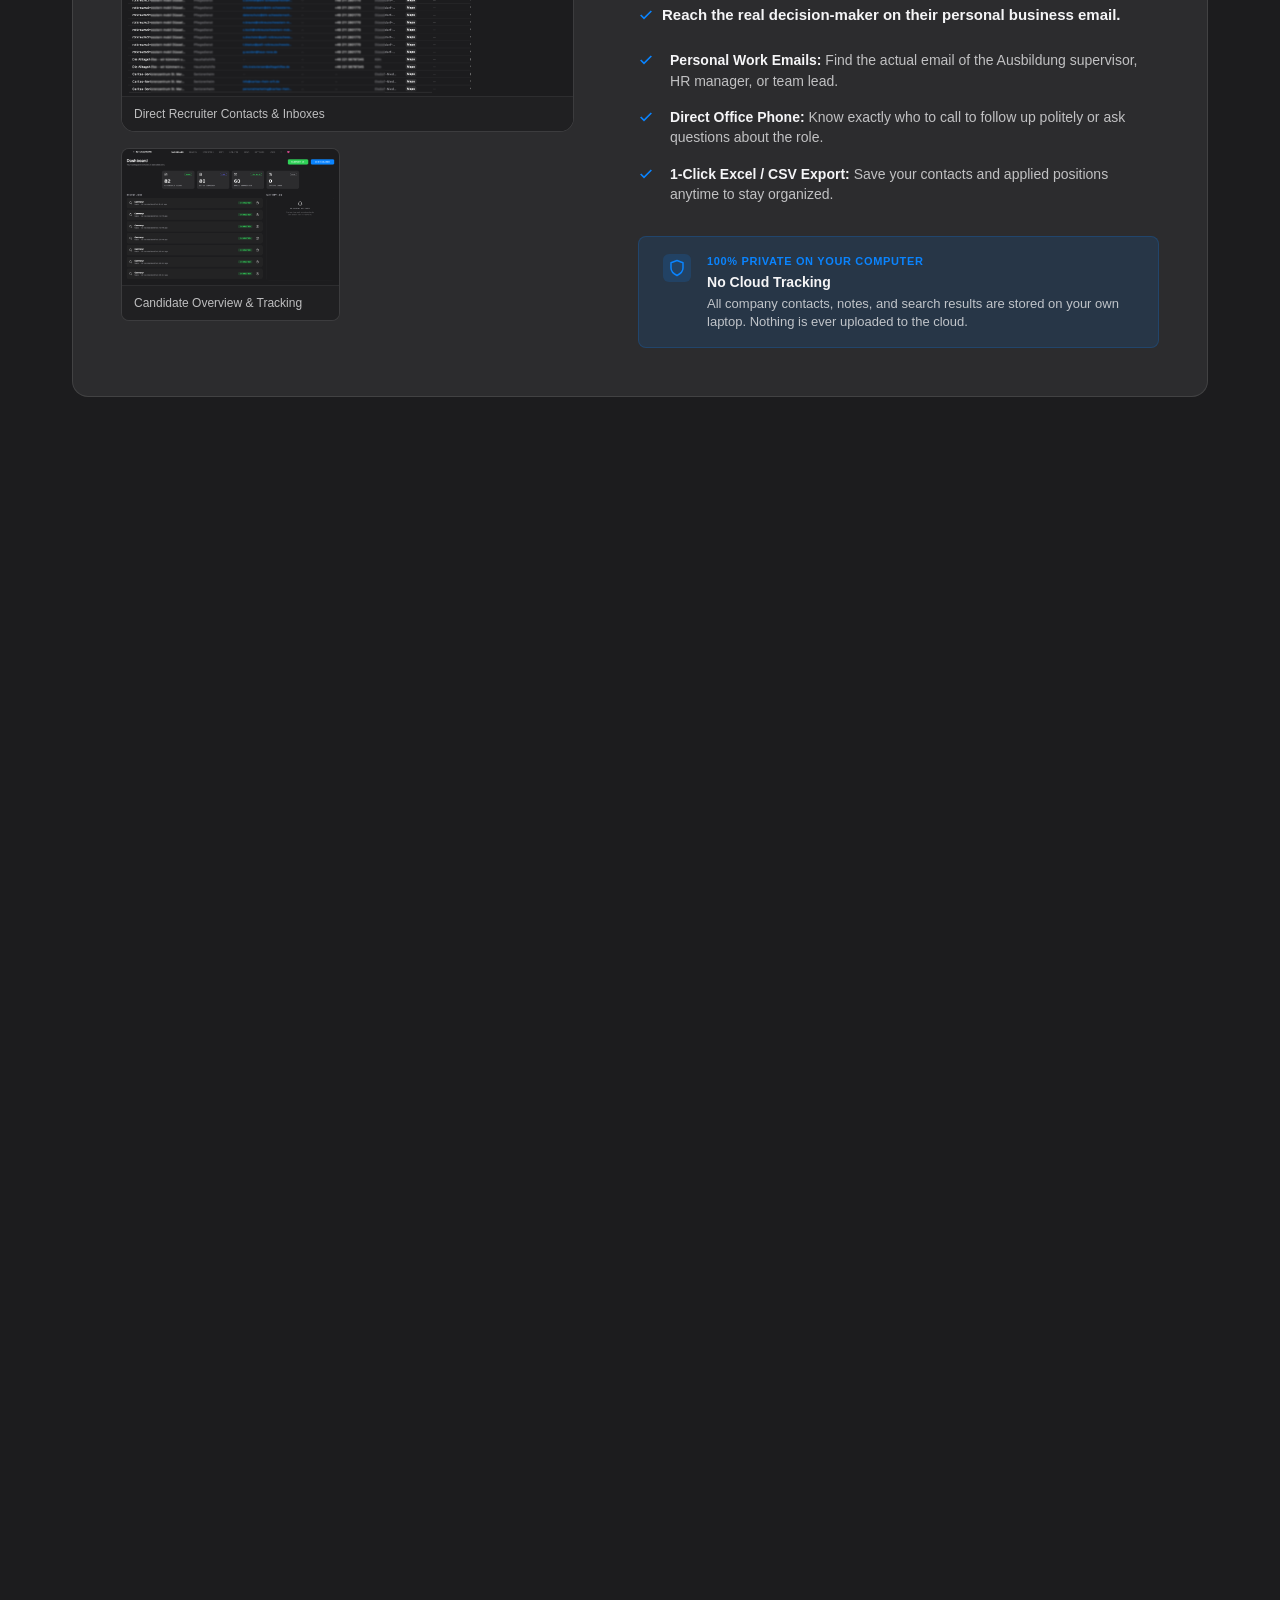
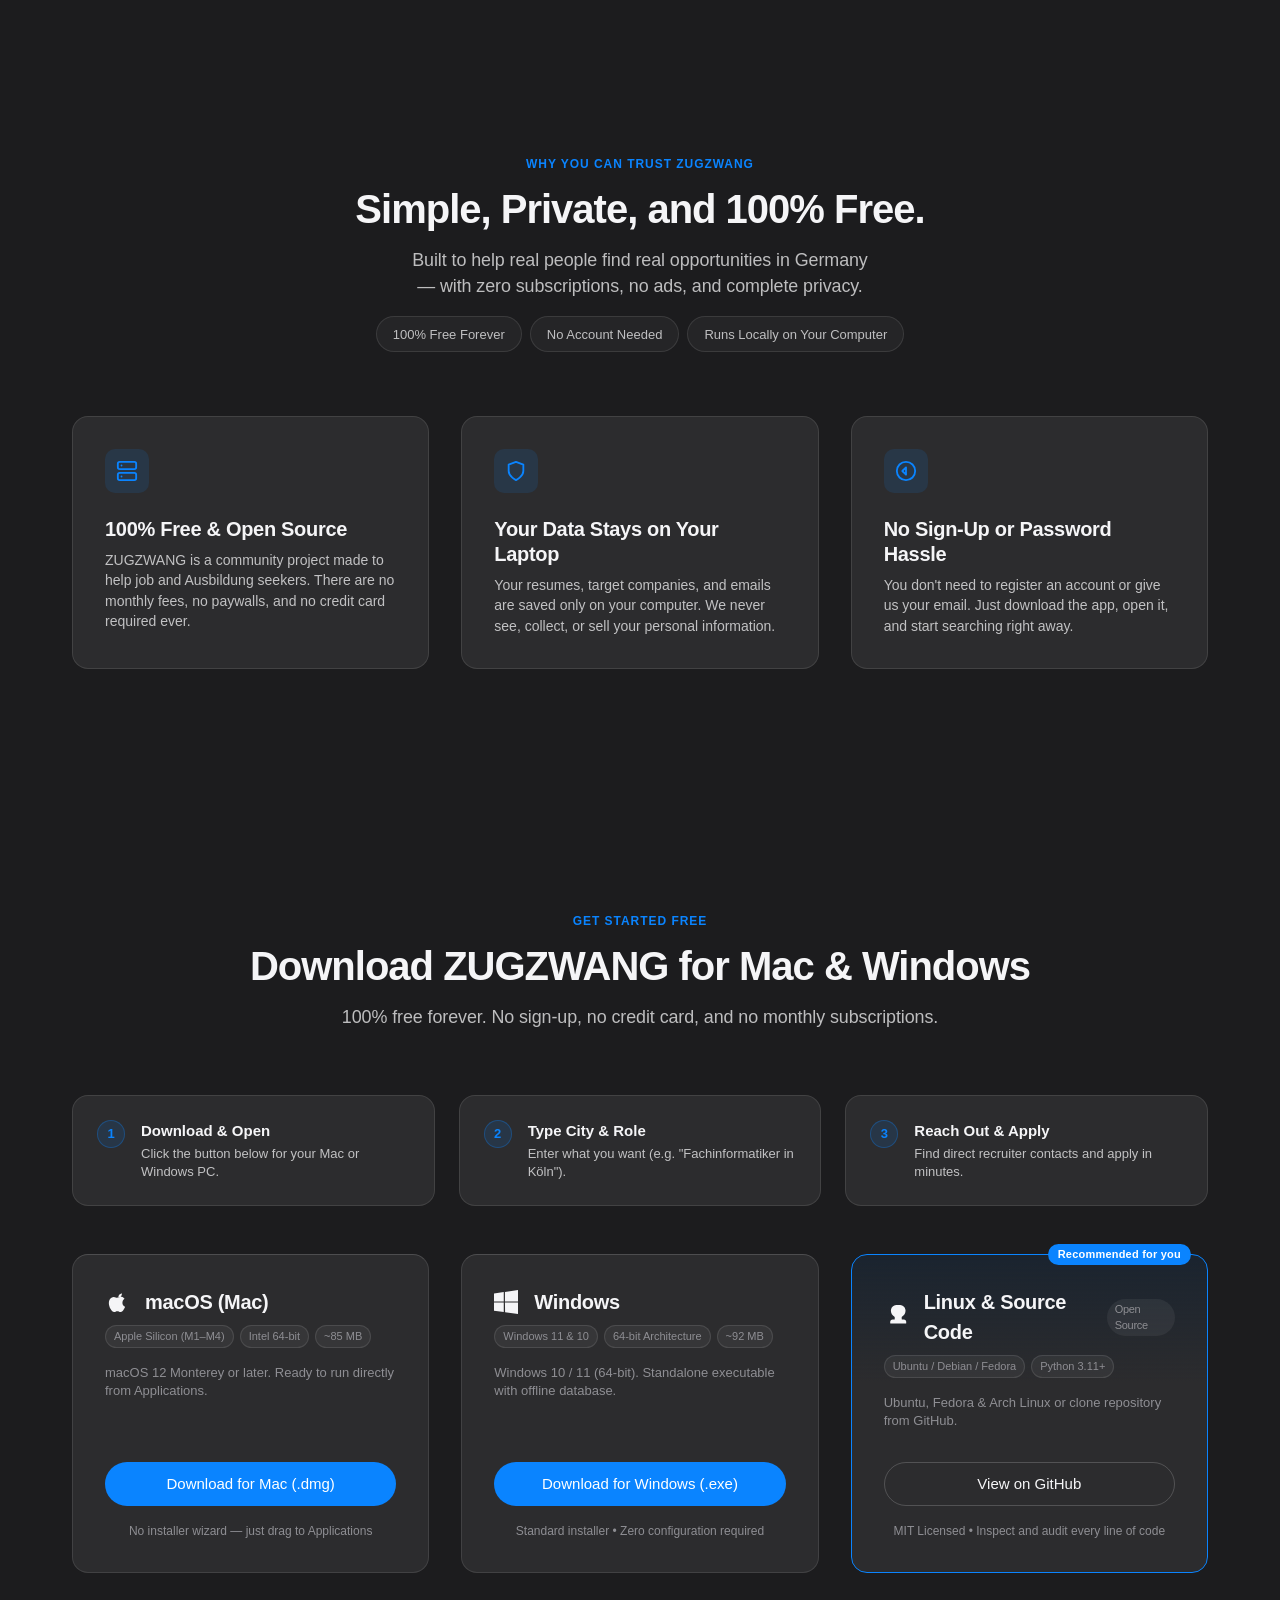
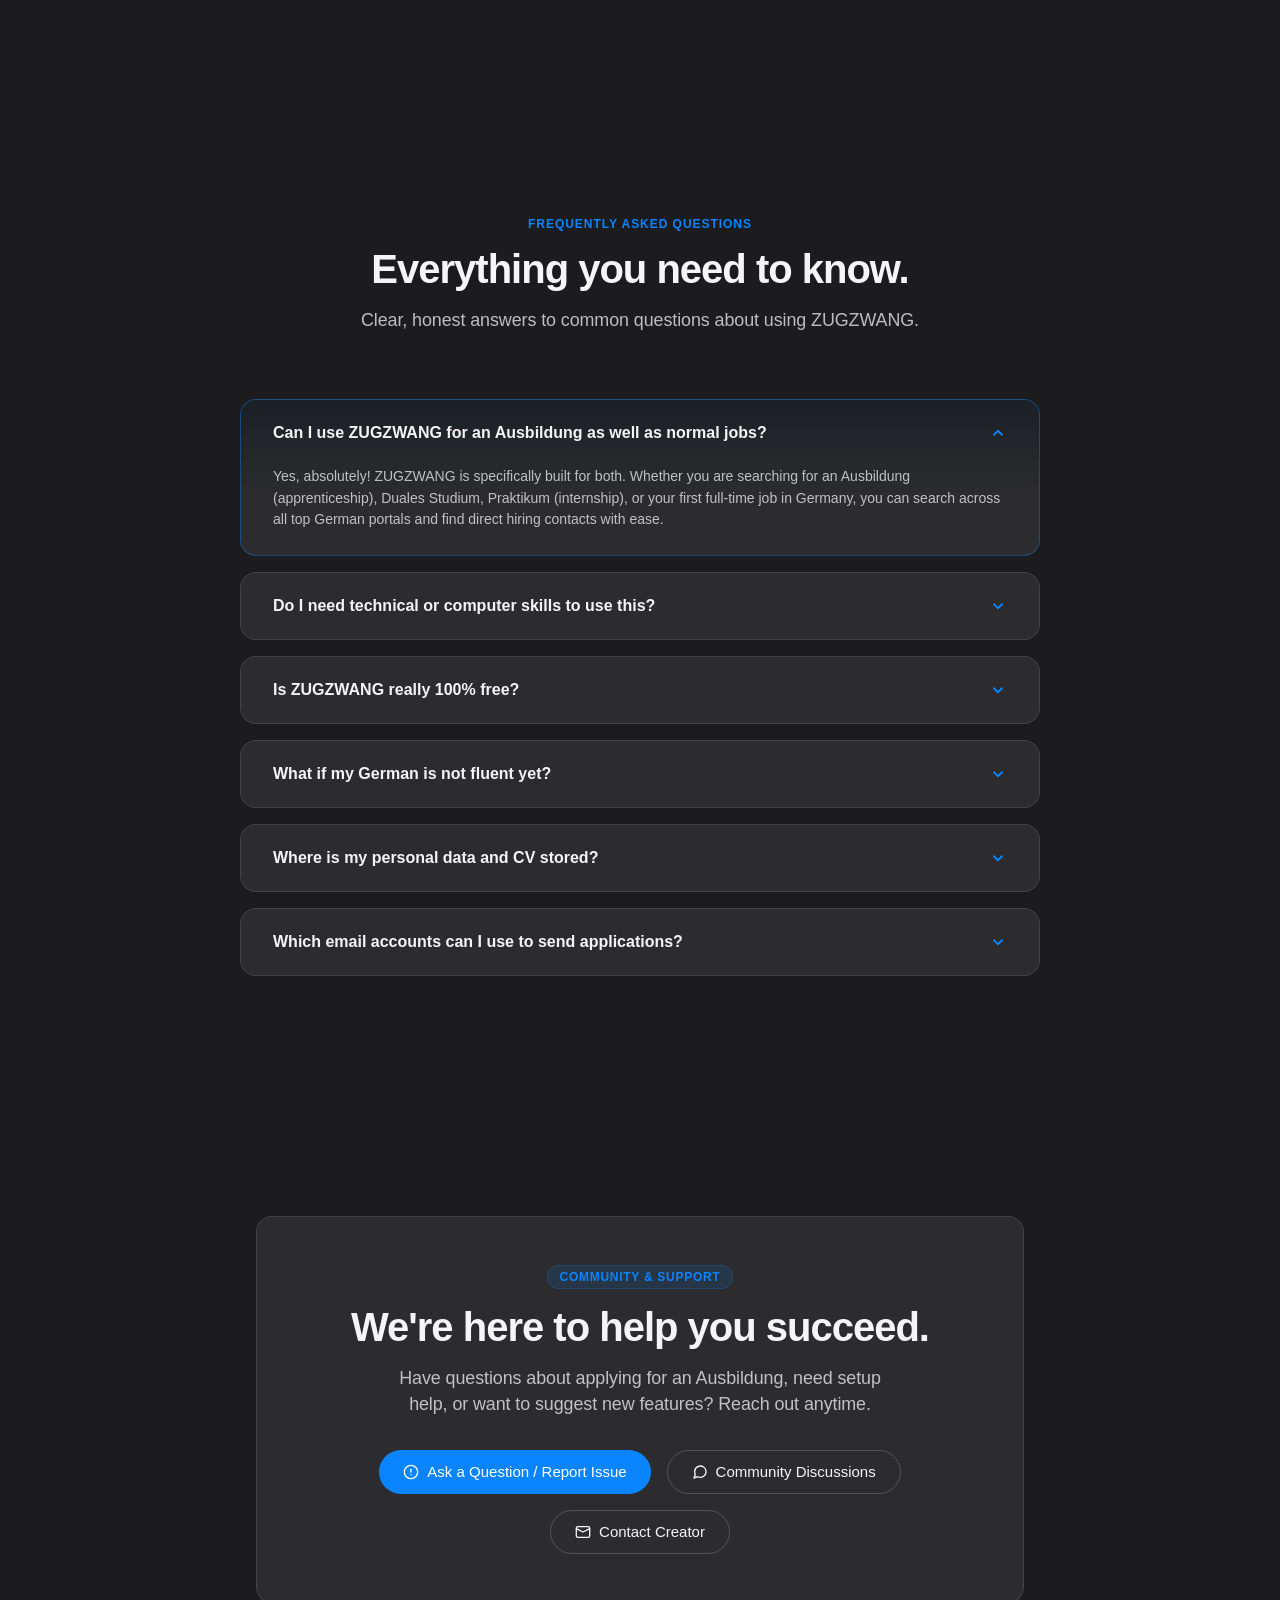
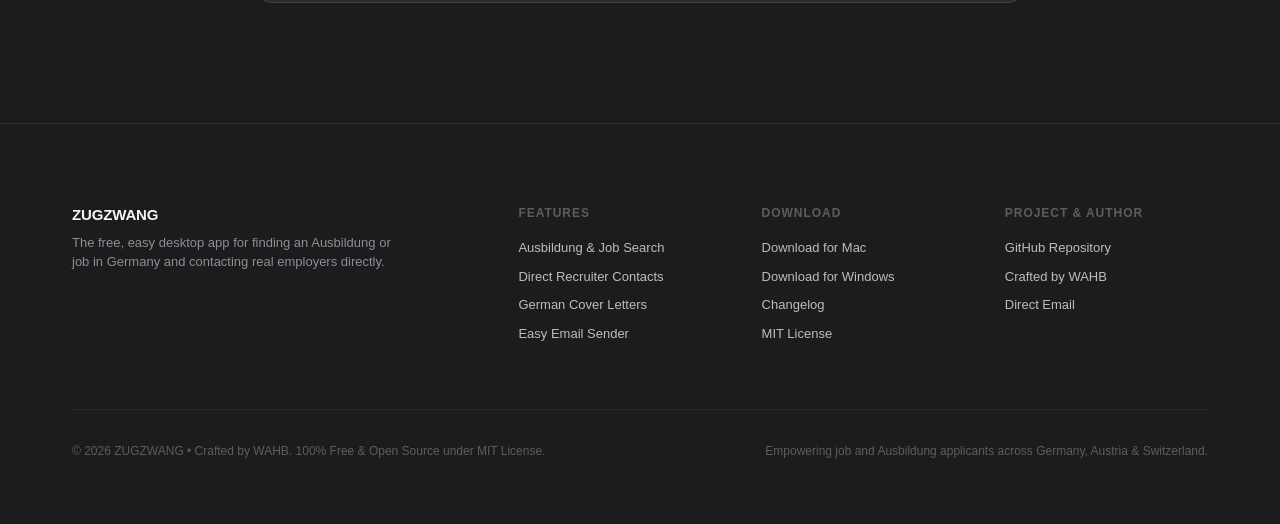
==== commit 63e7cc19: "1.1.3" ====
--- a/docs/index.html
+++ b/docs/index.html
@@ -22,7 +22,7 @@
 
   <meta name="theme-color" content="#1C1C1E" />
 
-  <link rel="stylesheet" href="styles.css?v=1.1.2.8" />
+  <link rel="stylesheet" href="styles.css?v=1.1.3" />
   <link rel="icon" href="images/logo-mark.png" type="image/png" />
 </head>
 <body>
@@ -894,6 +894,6 @@
     </button>
   </aside>
 
-  <script src="app.js?v=1.1.2.8"></script>
+  <script src="app.js?v=1.1.3"></script>
 </body>
 </html>
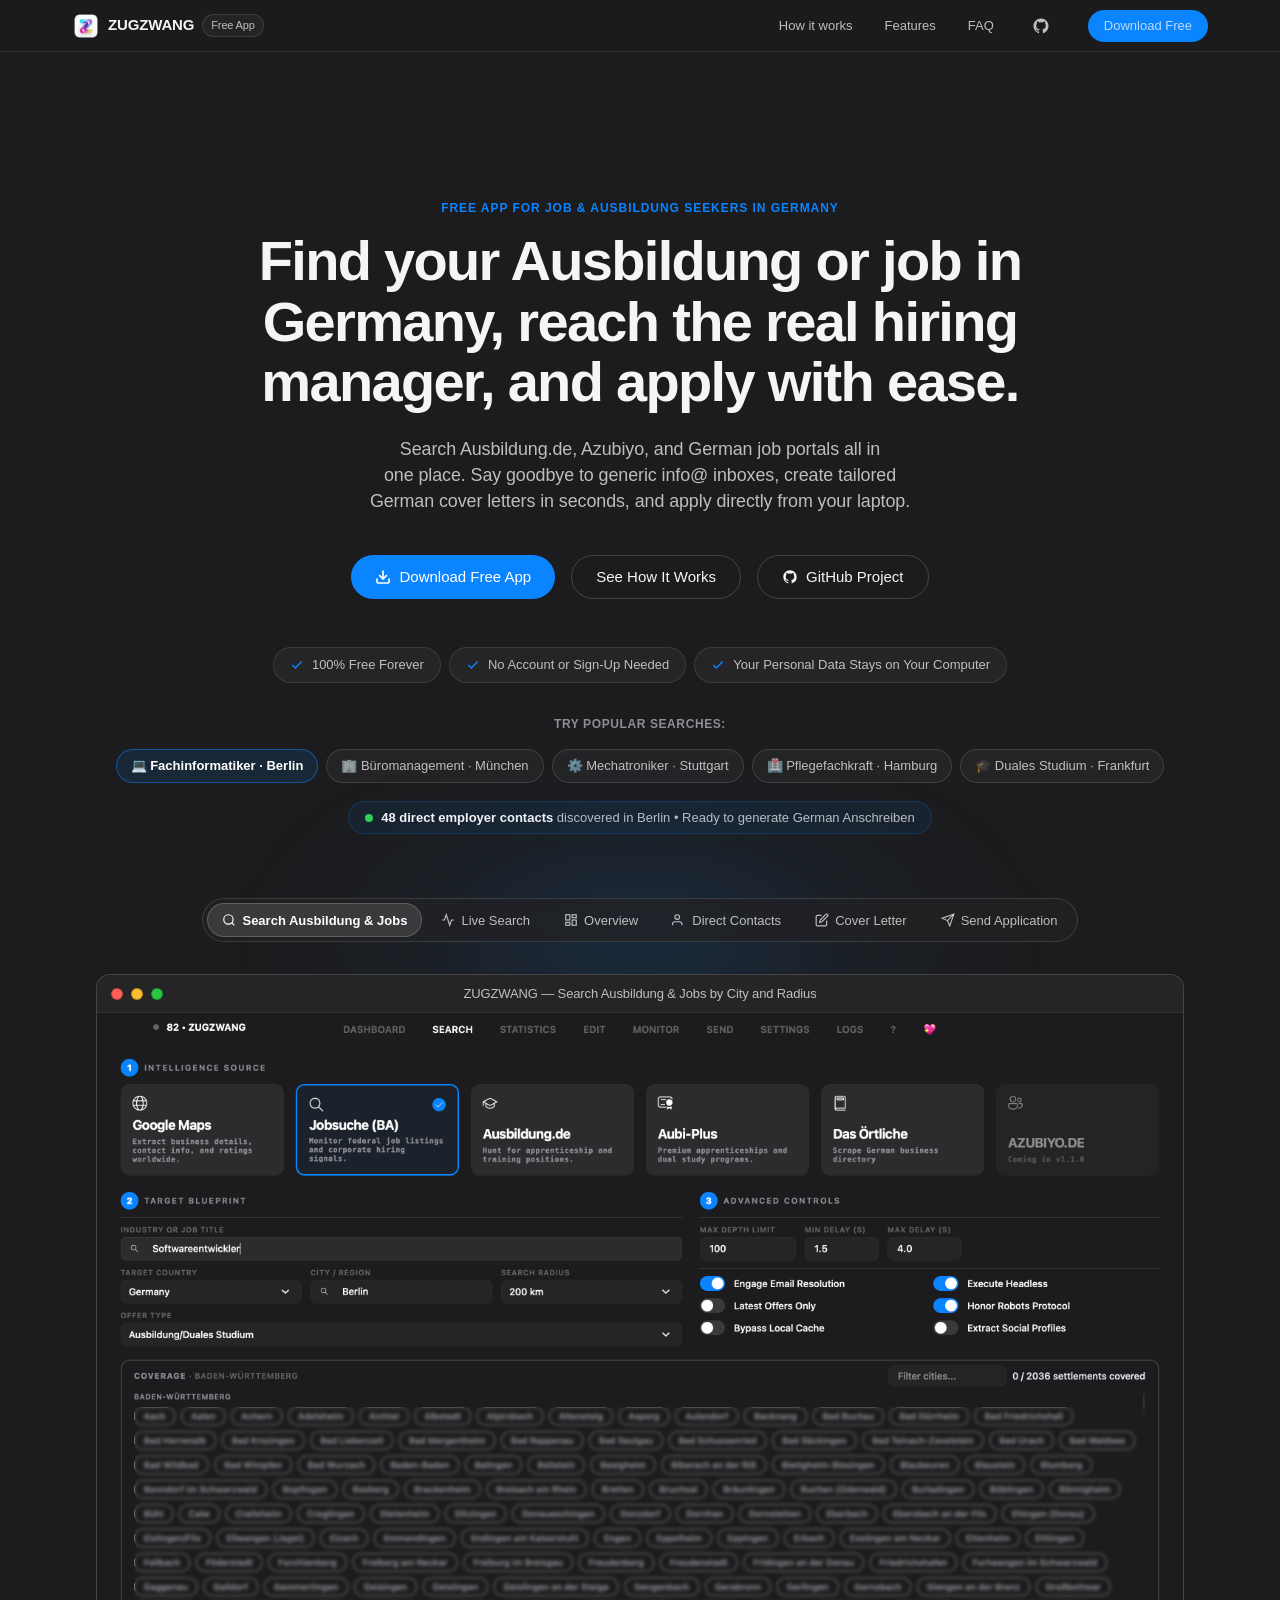
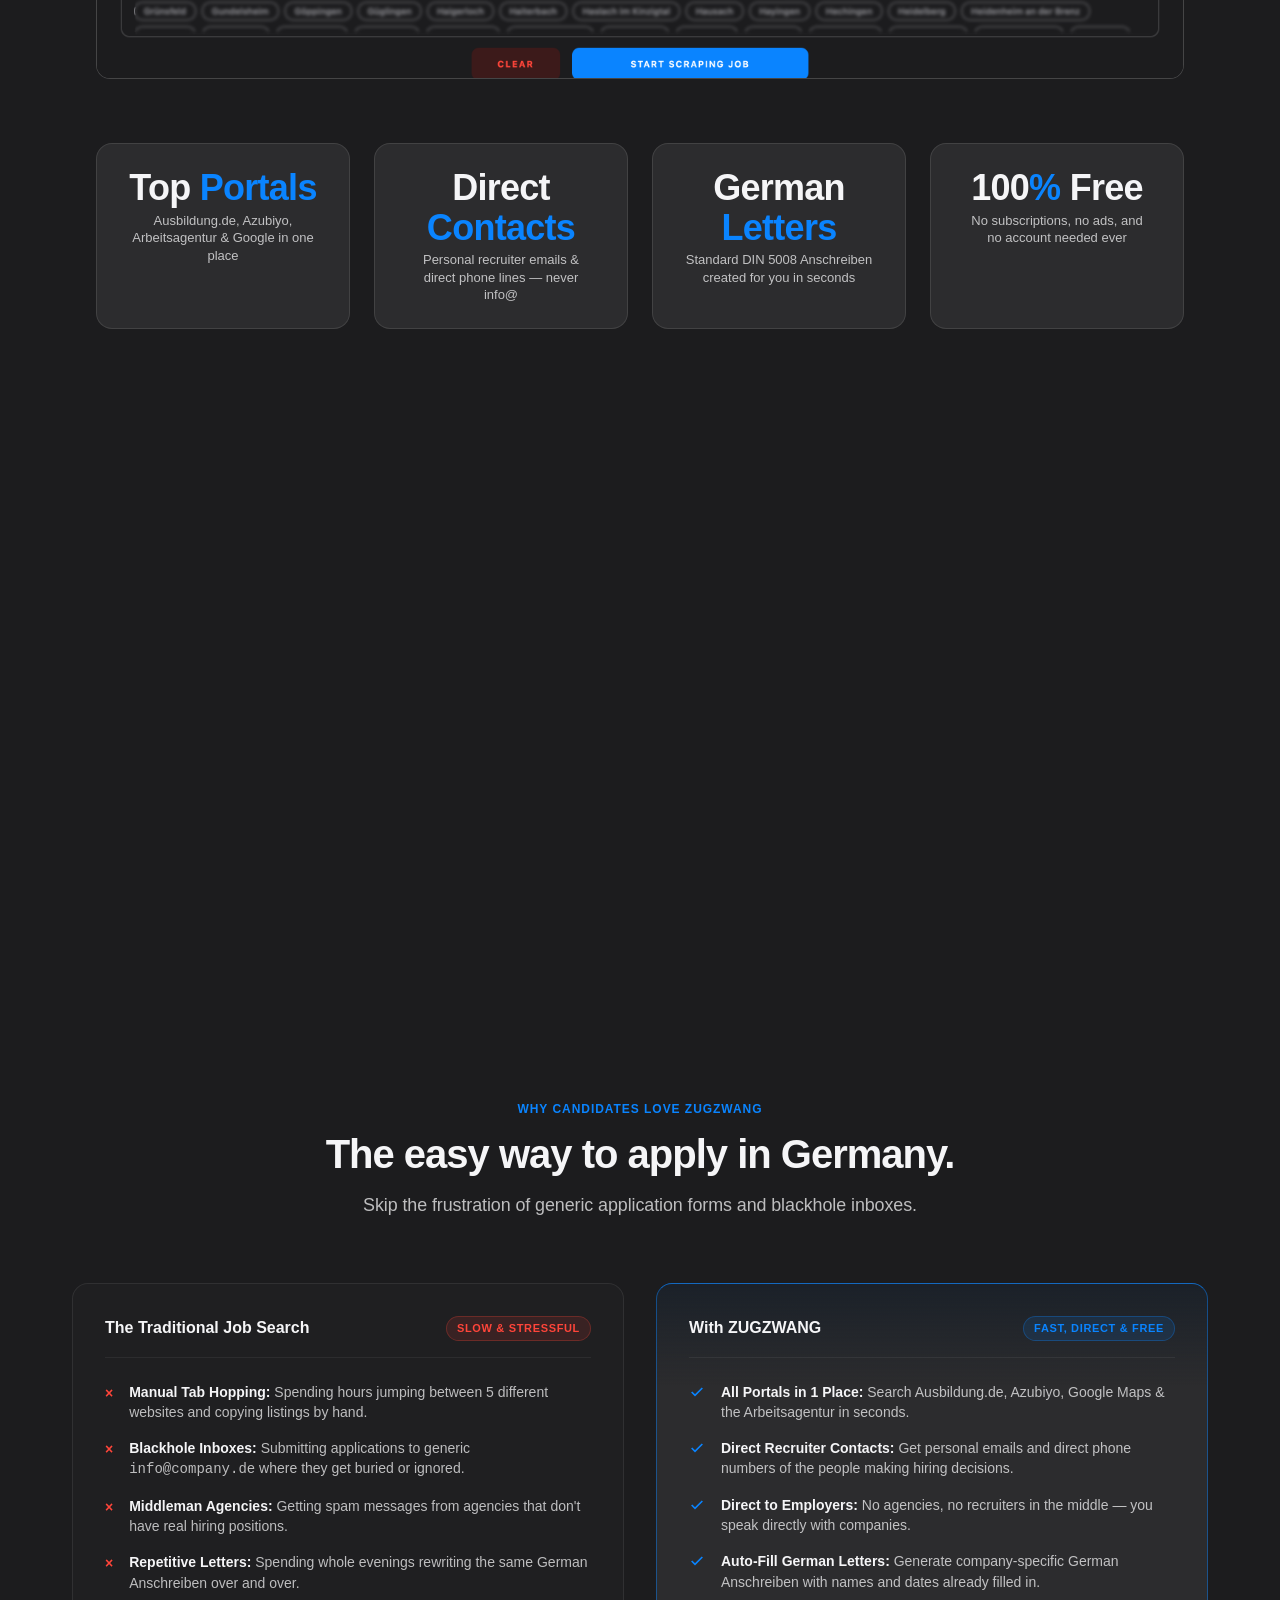
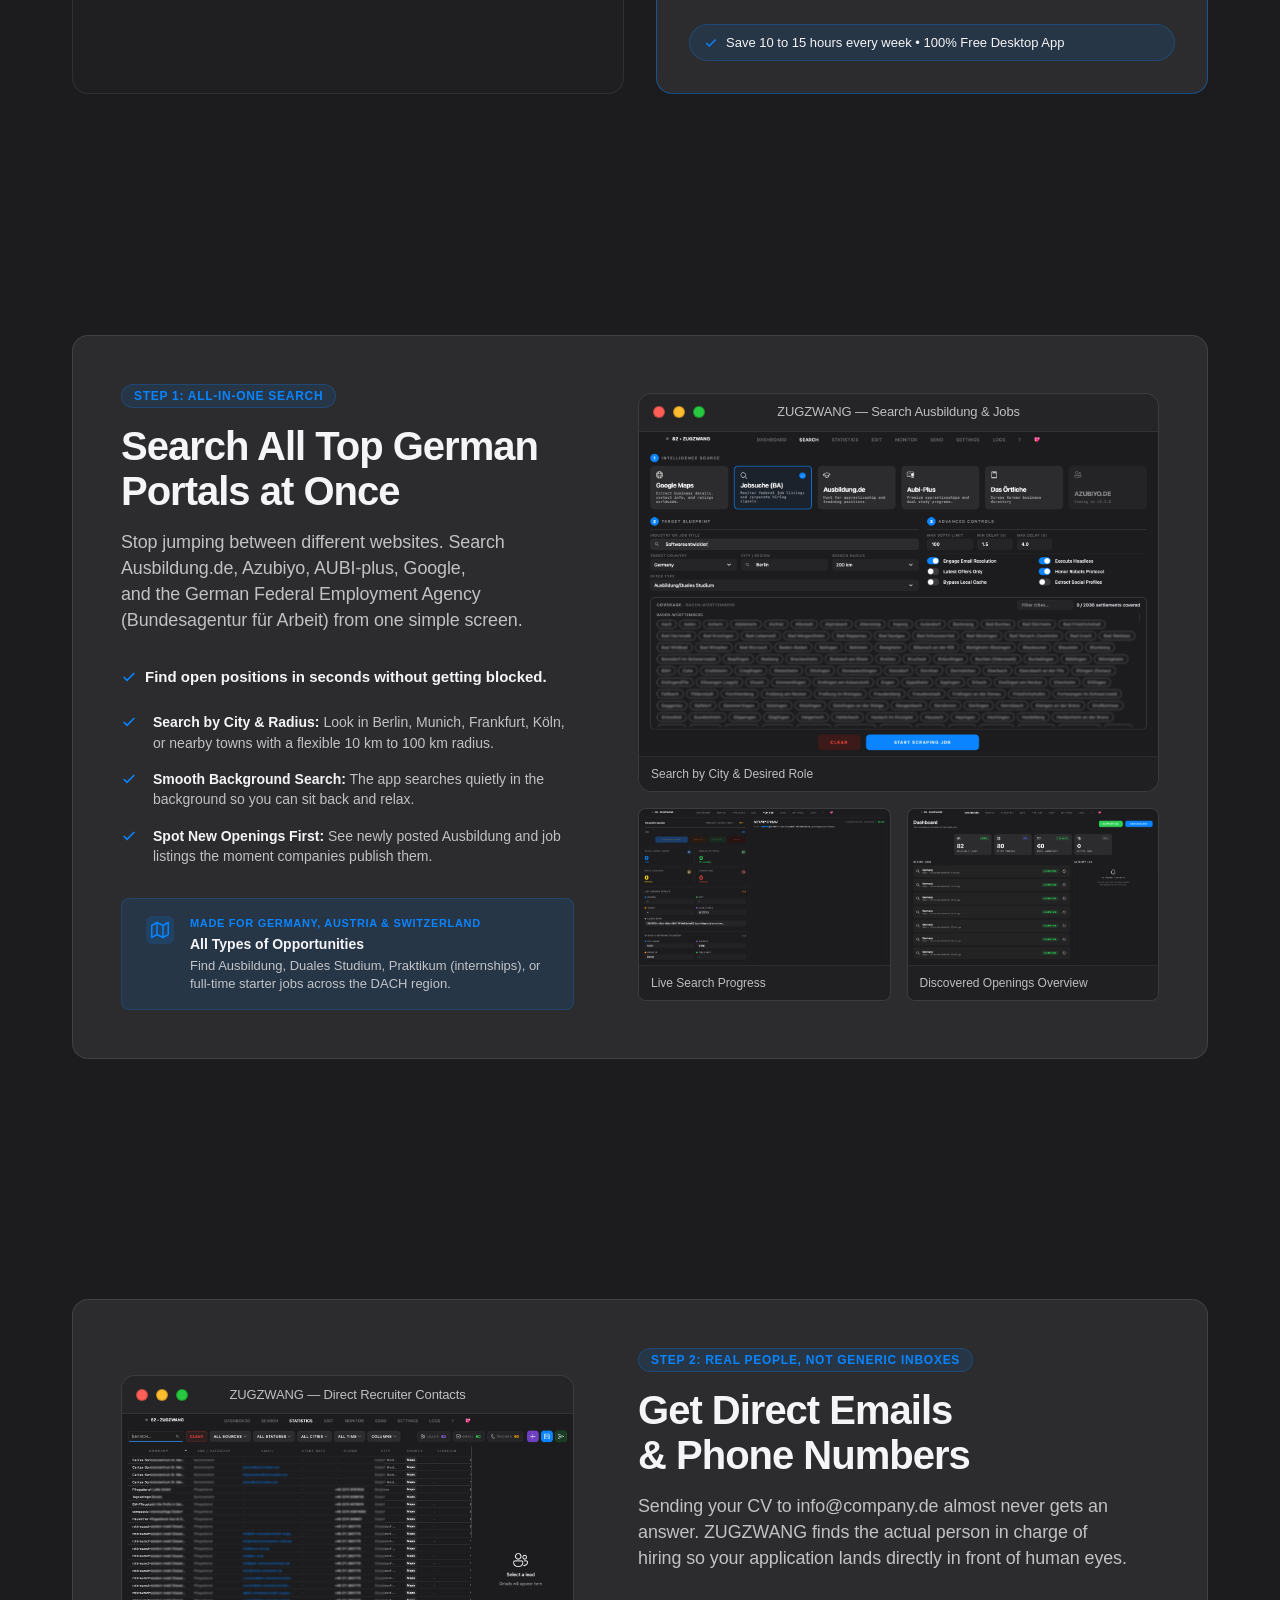
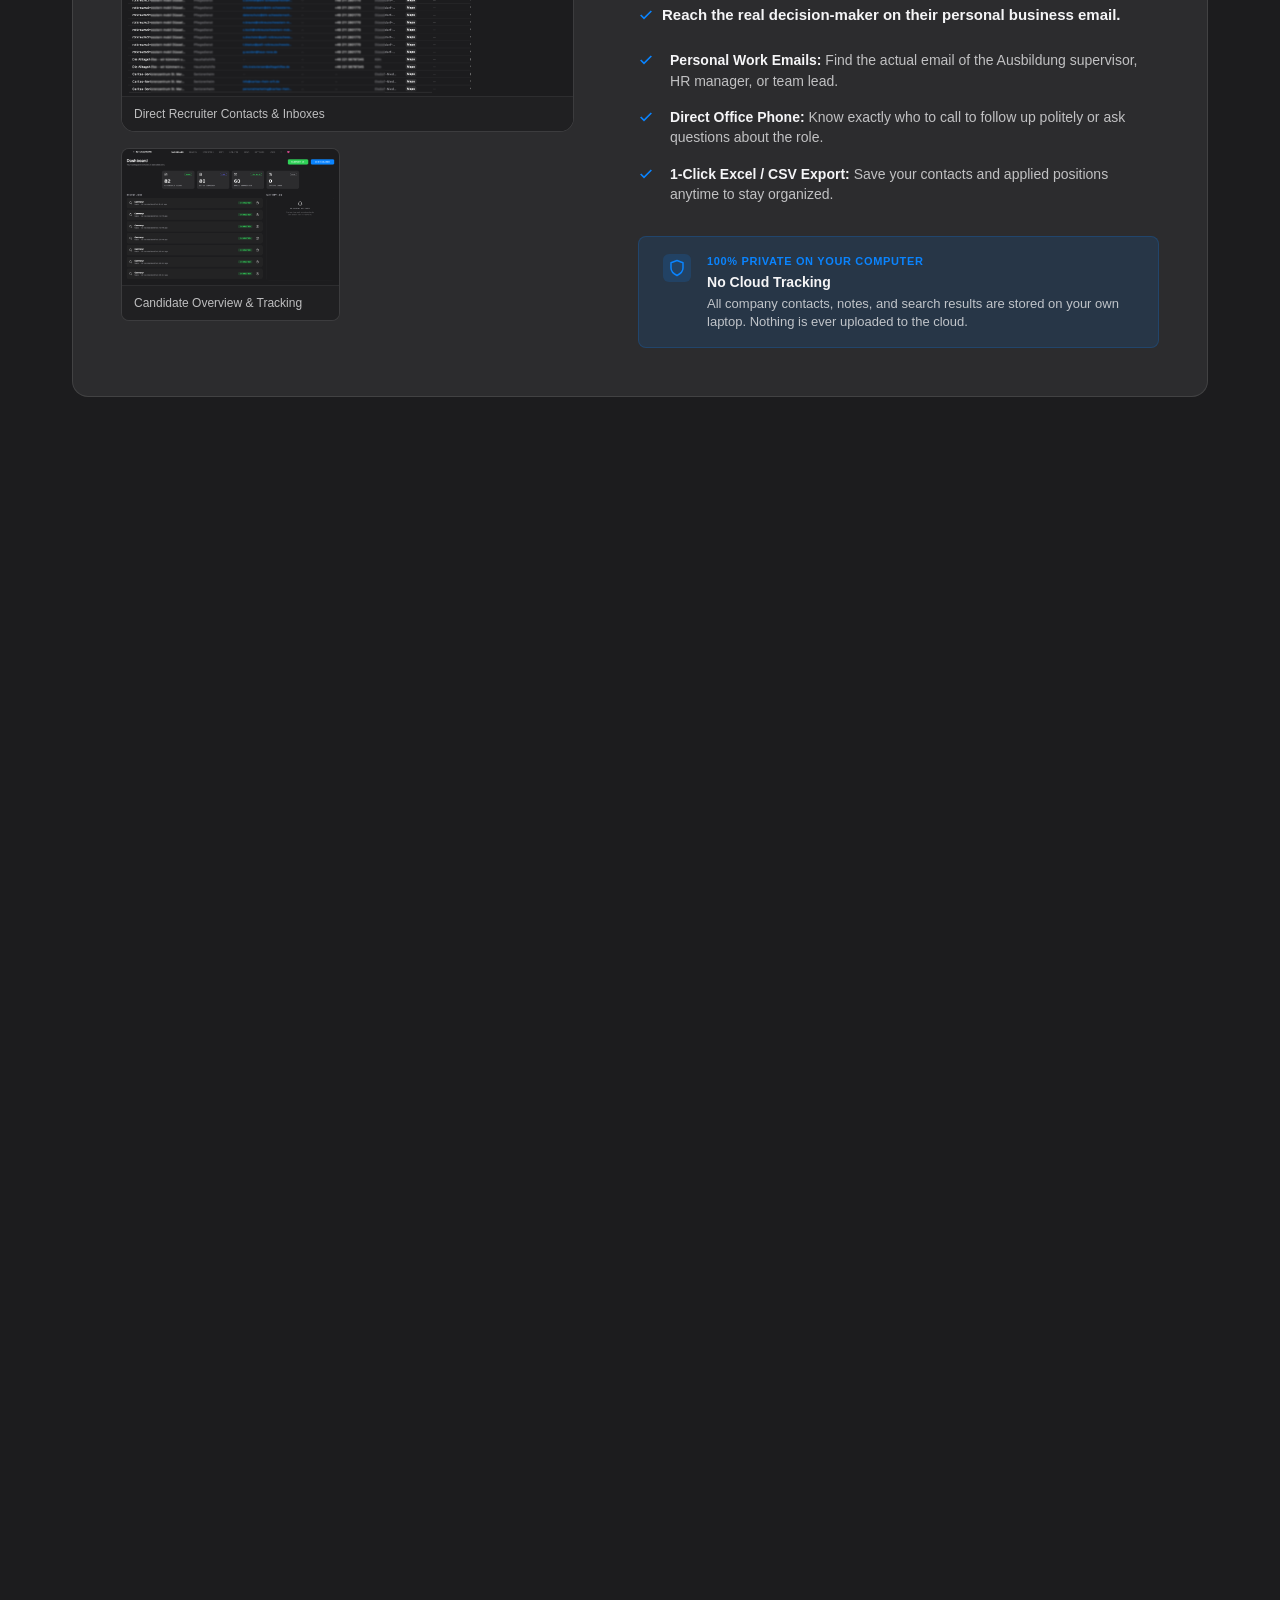
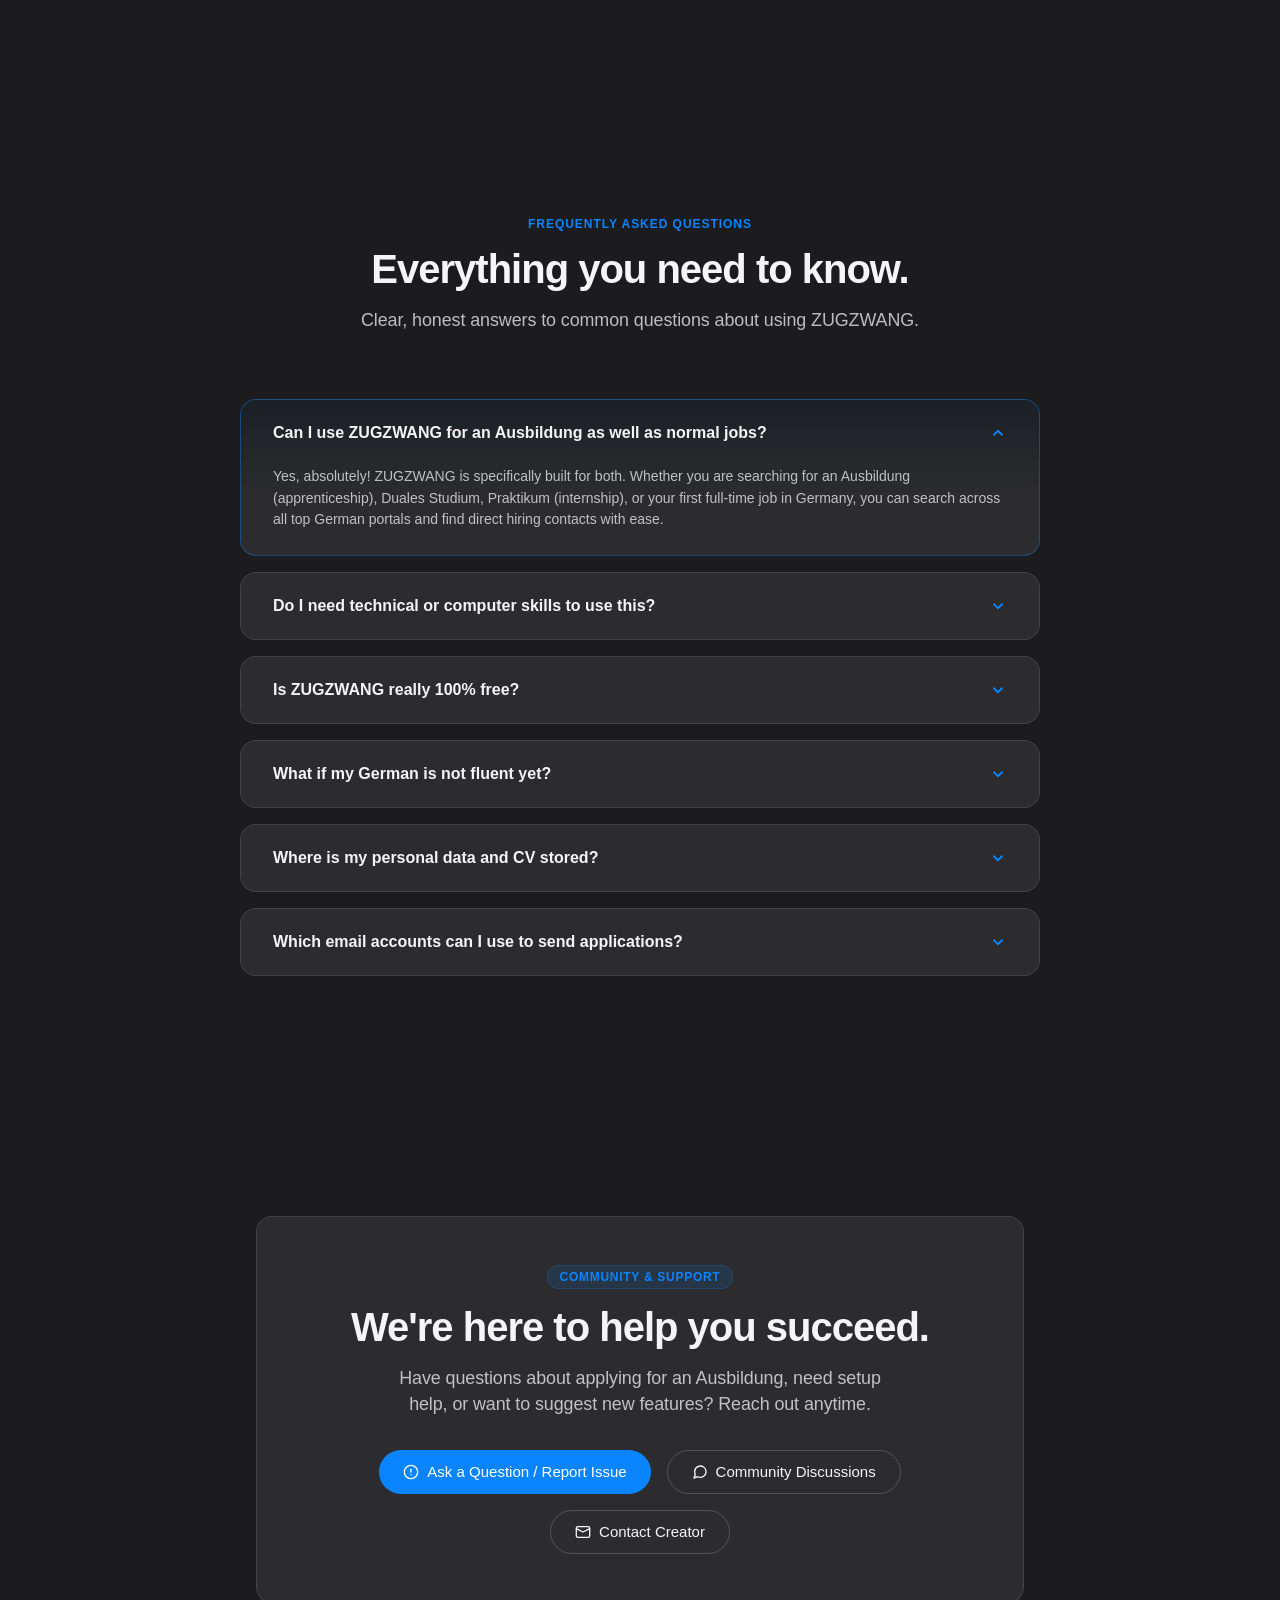
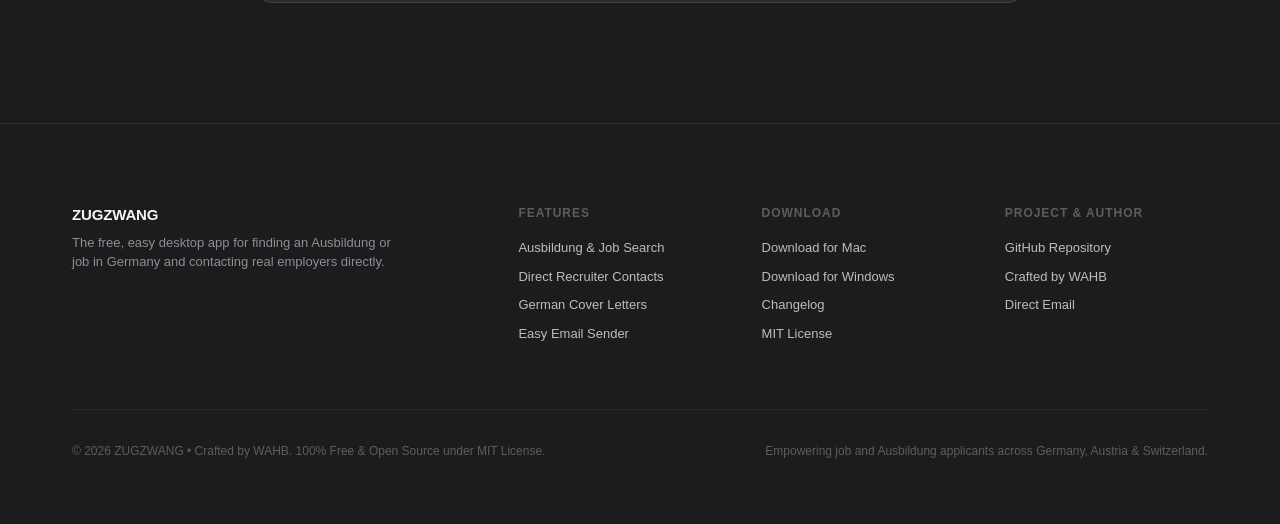
==== commit 8aeb4224: "1.2.0" ====
--- a/docs/index.html
+++ b/docs/index.html
@@ -22,7 +22,7 @@
 
   <meta name="theme-color" content="#1C1C1E" />
 
-  <link rel="stylesheet" href="styles.css?v=1.1.3" />
+  <link rel="stylesheet" href="styles.css?v=1.2.0" />
   <link rel="icon" href="images/logo-mark.png" type="image/png" />
 </head>
 <body>
@@ -894,6 +894,6 @@
     </button>
   </aside>
 
-  <script src="app.js?v=1.1.3"></script>
+  <script src="app.js?v=1.2.0"></script>
 </body>
 </html>
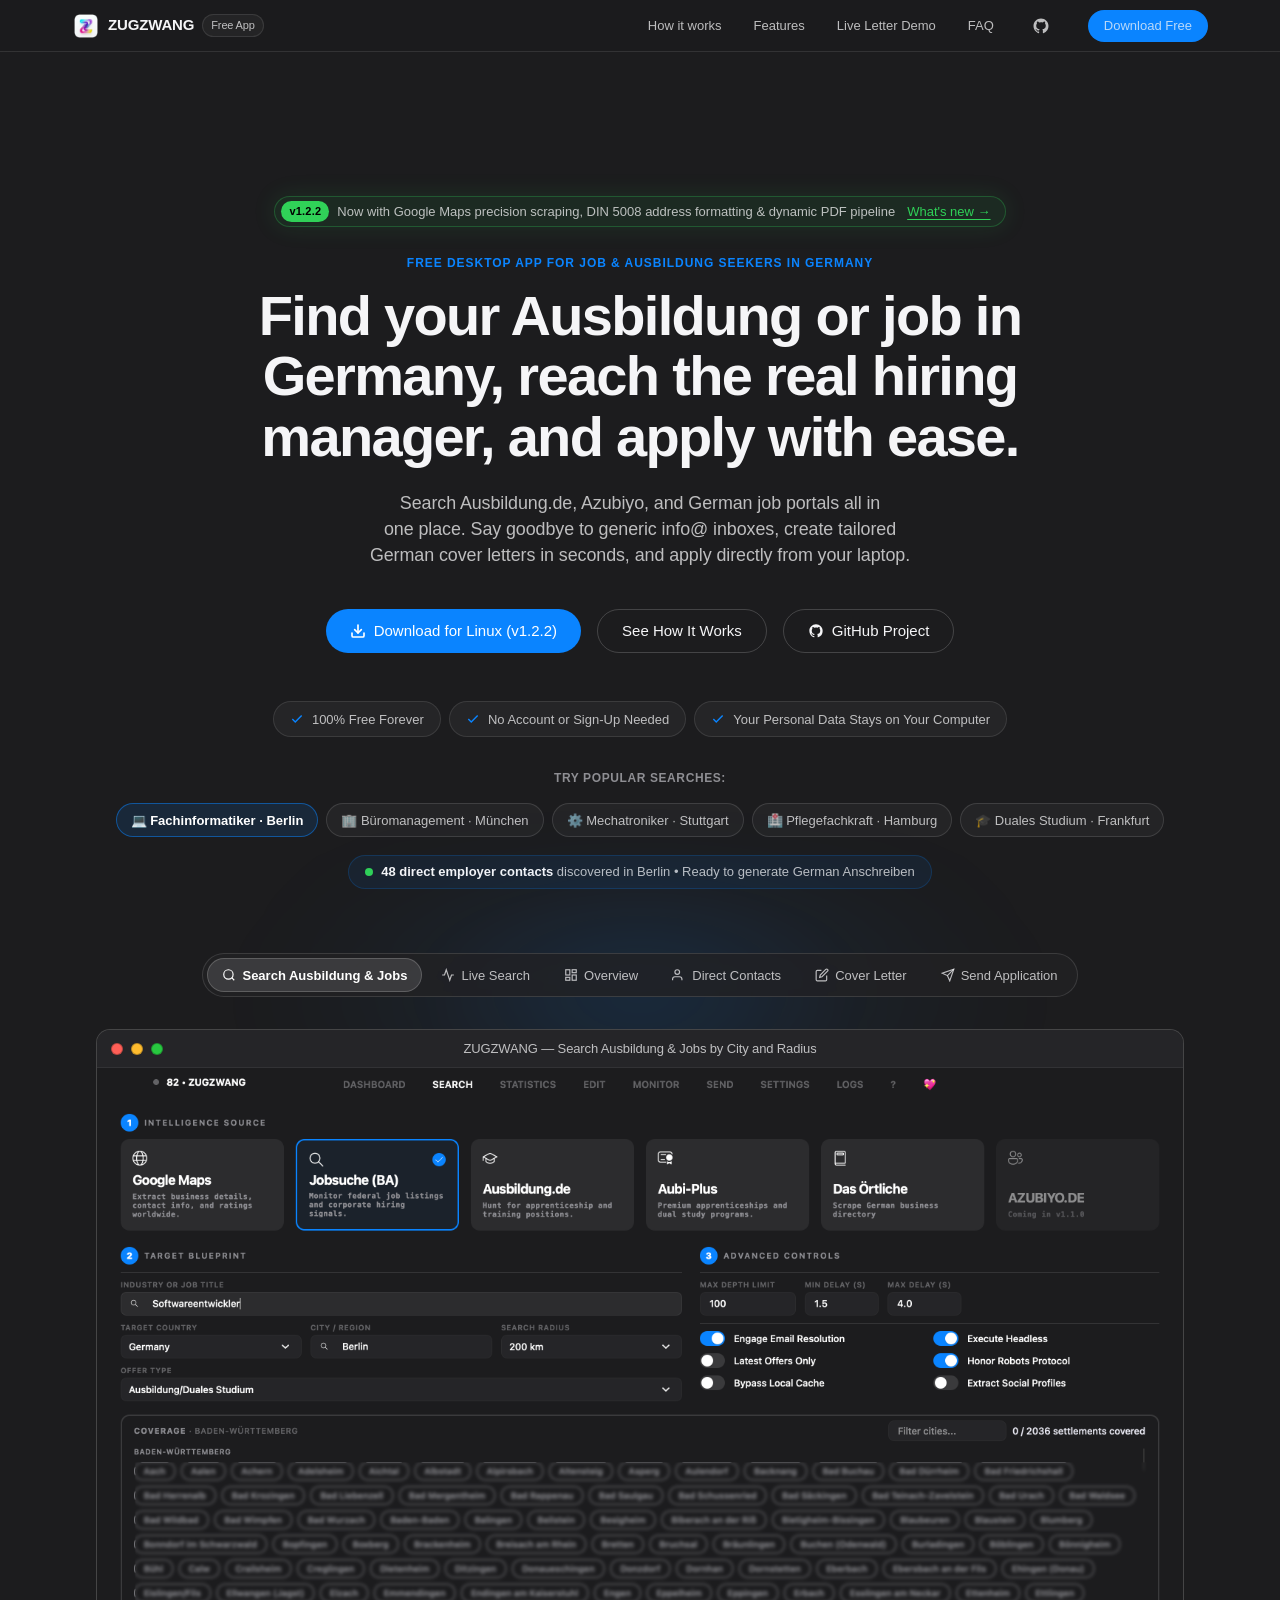
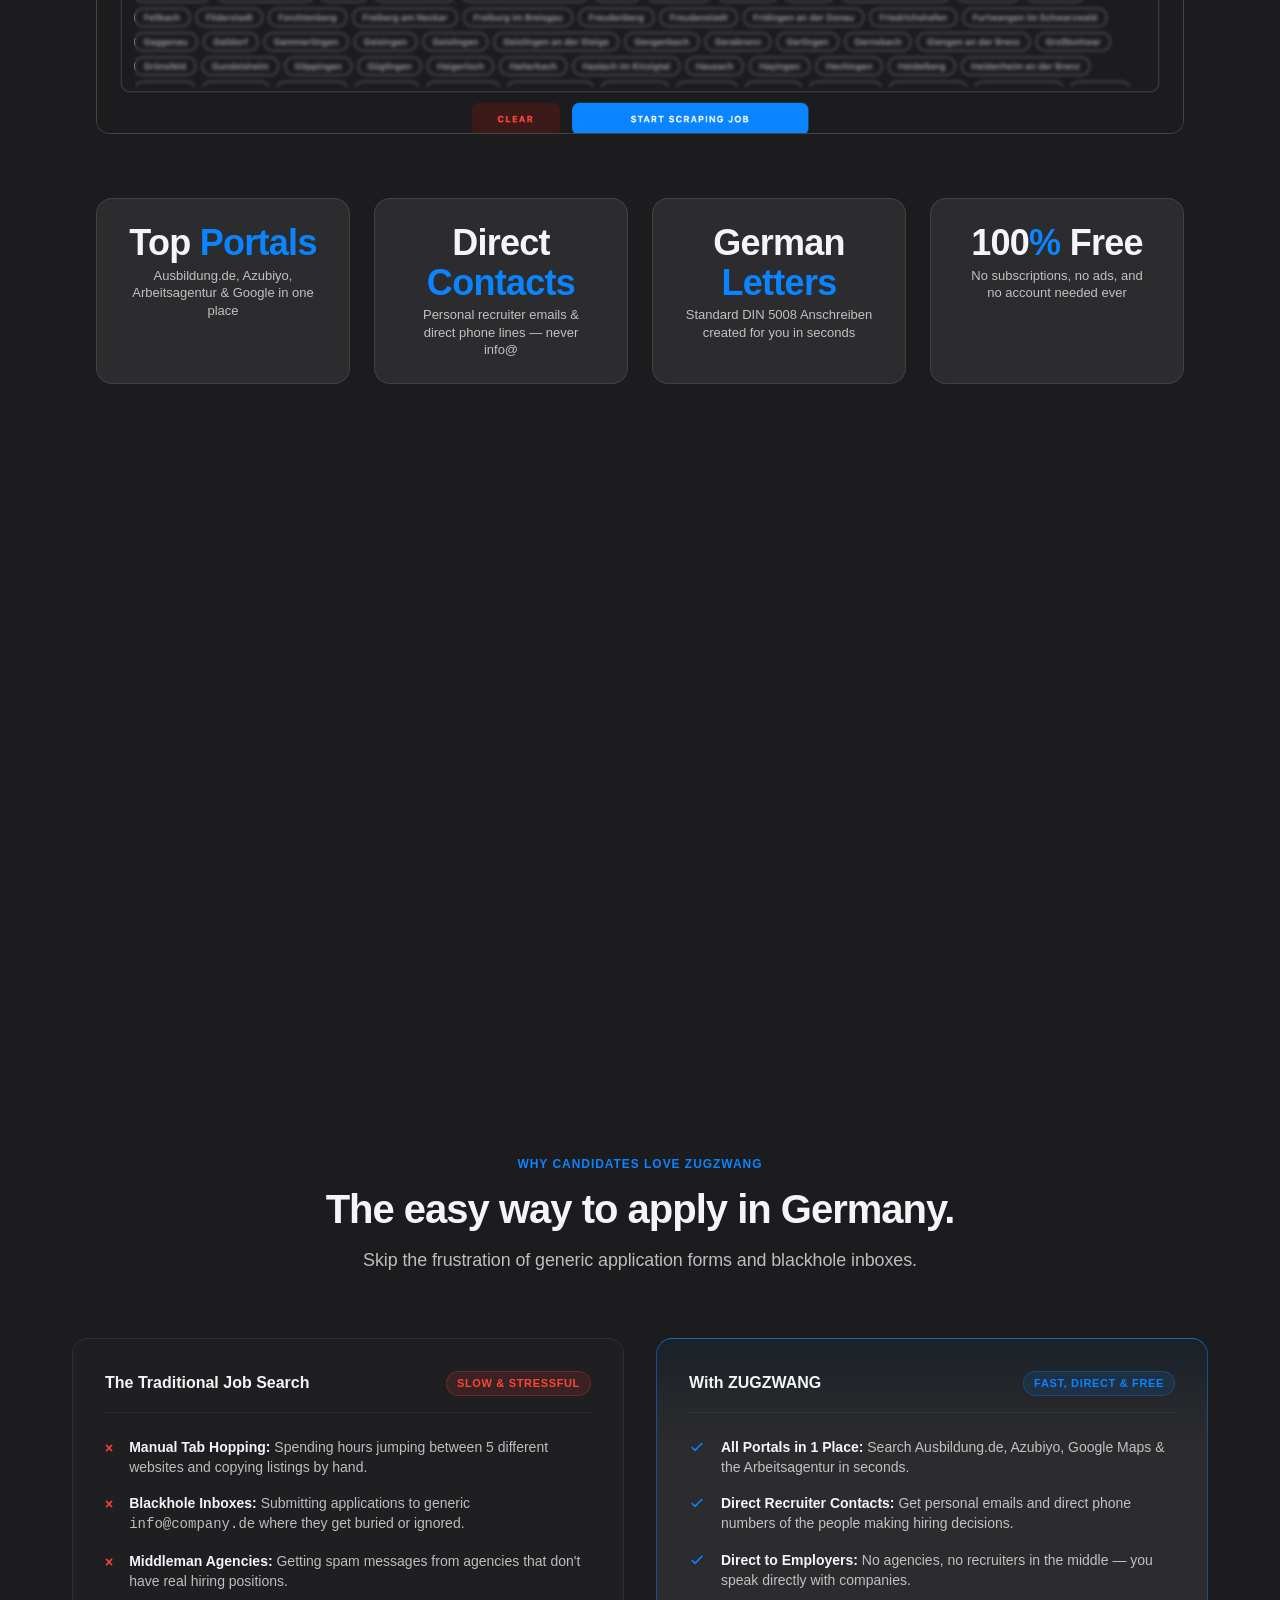
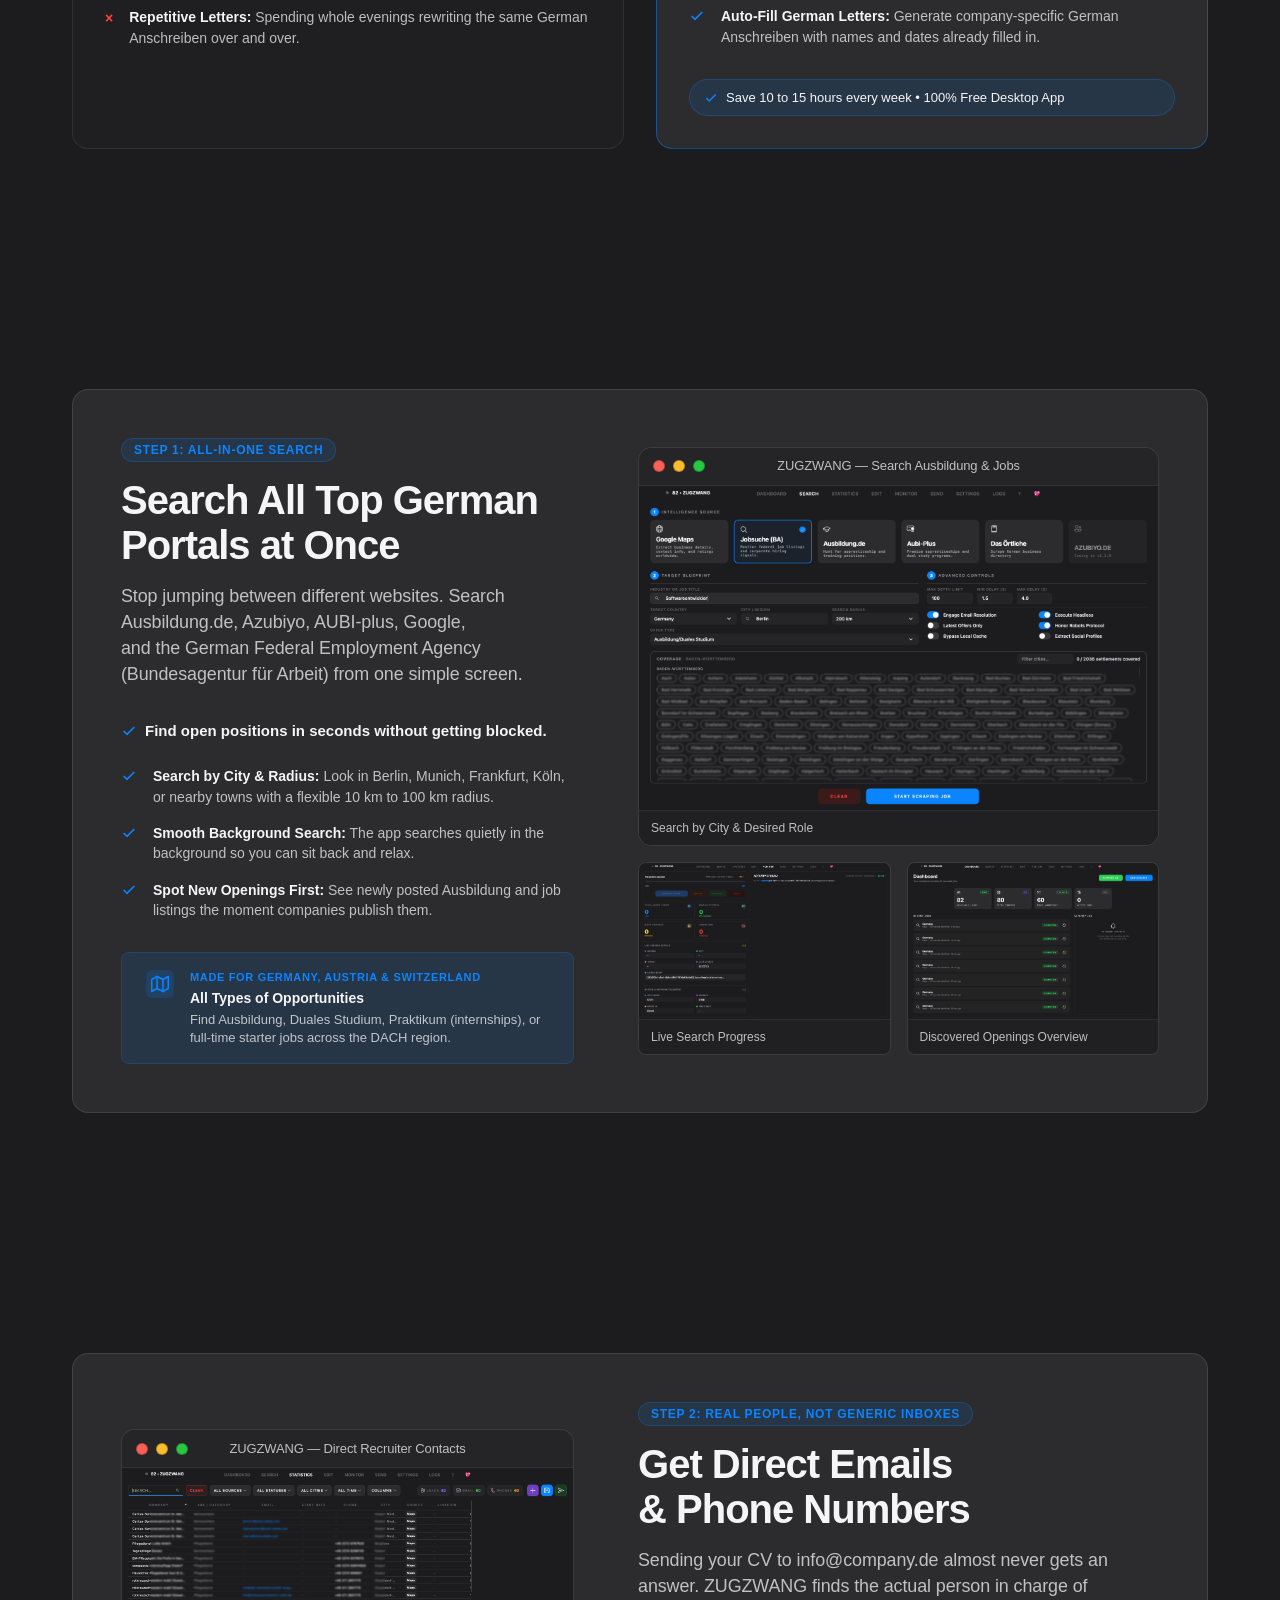
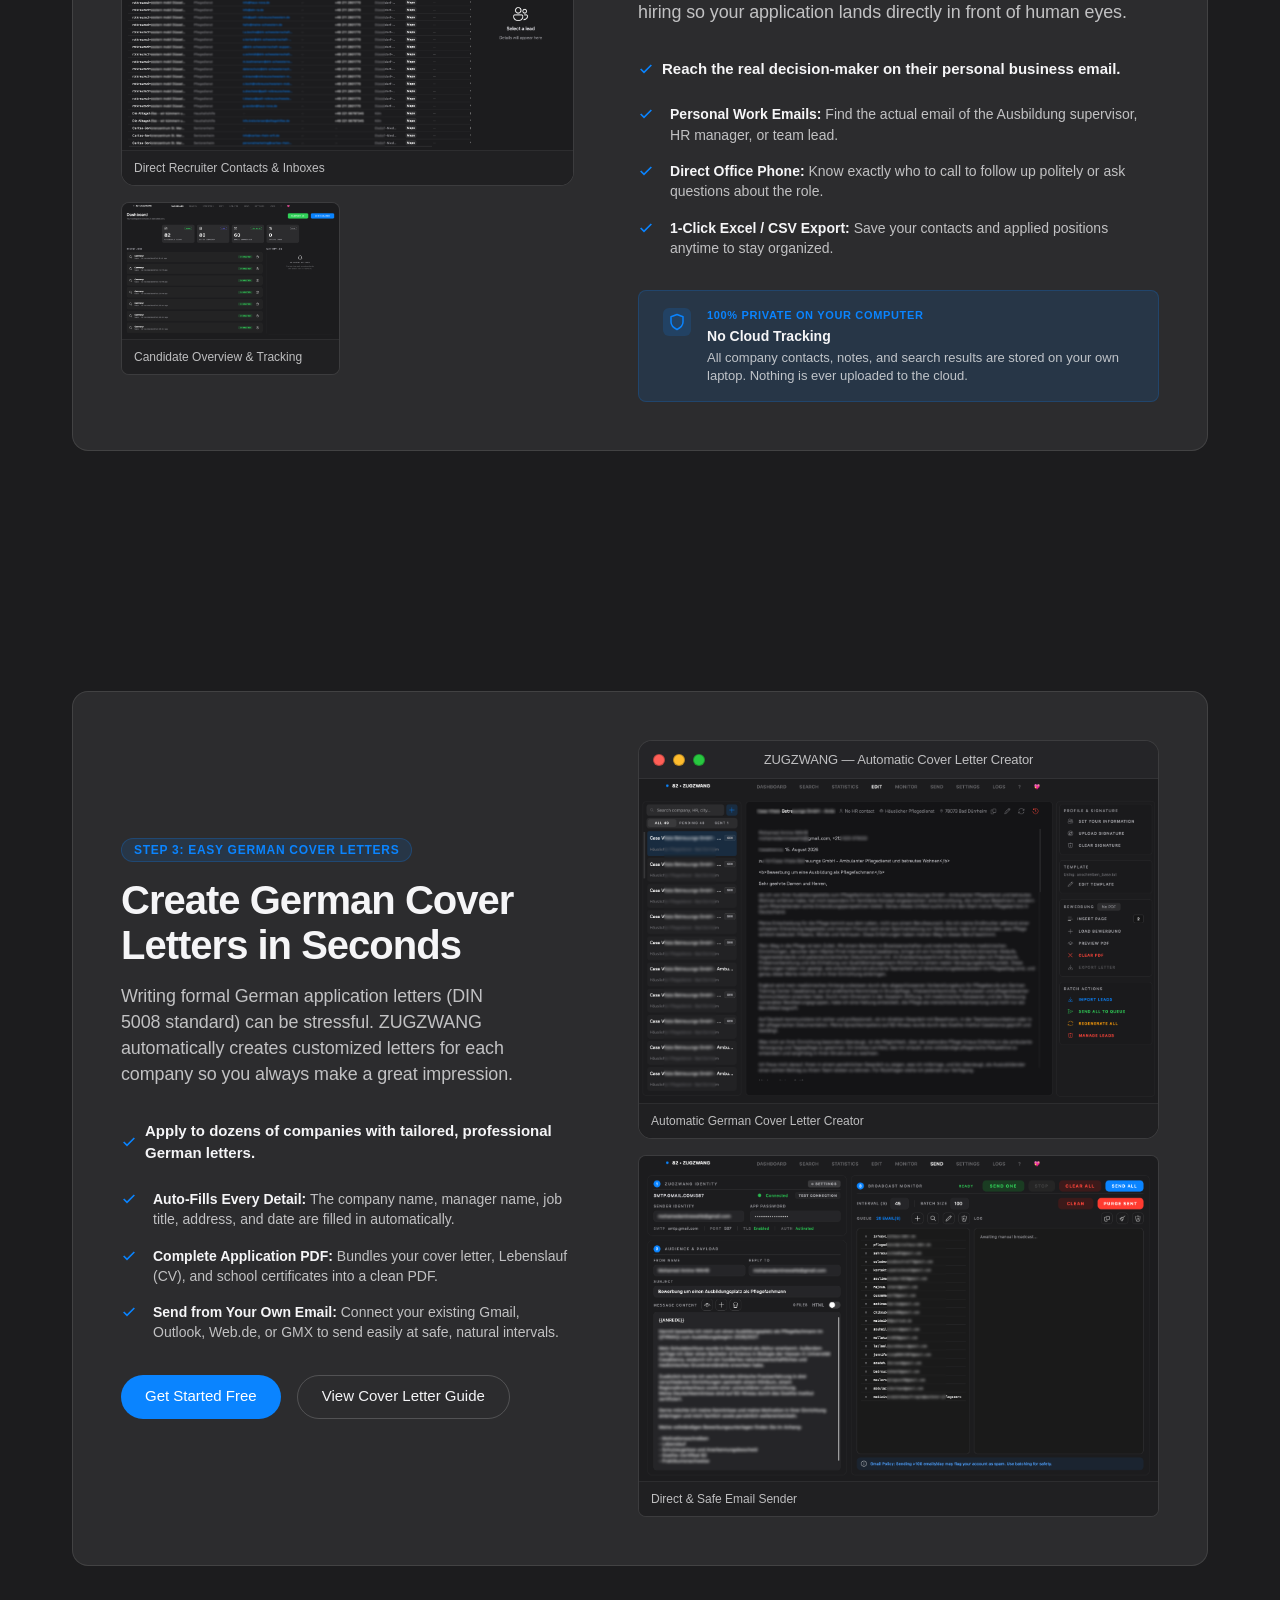
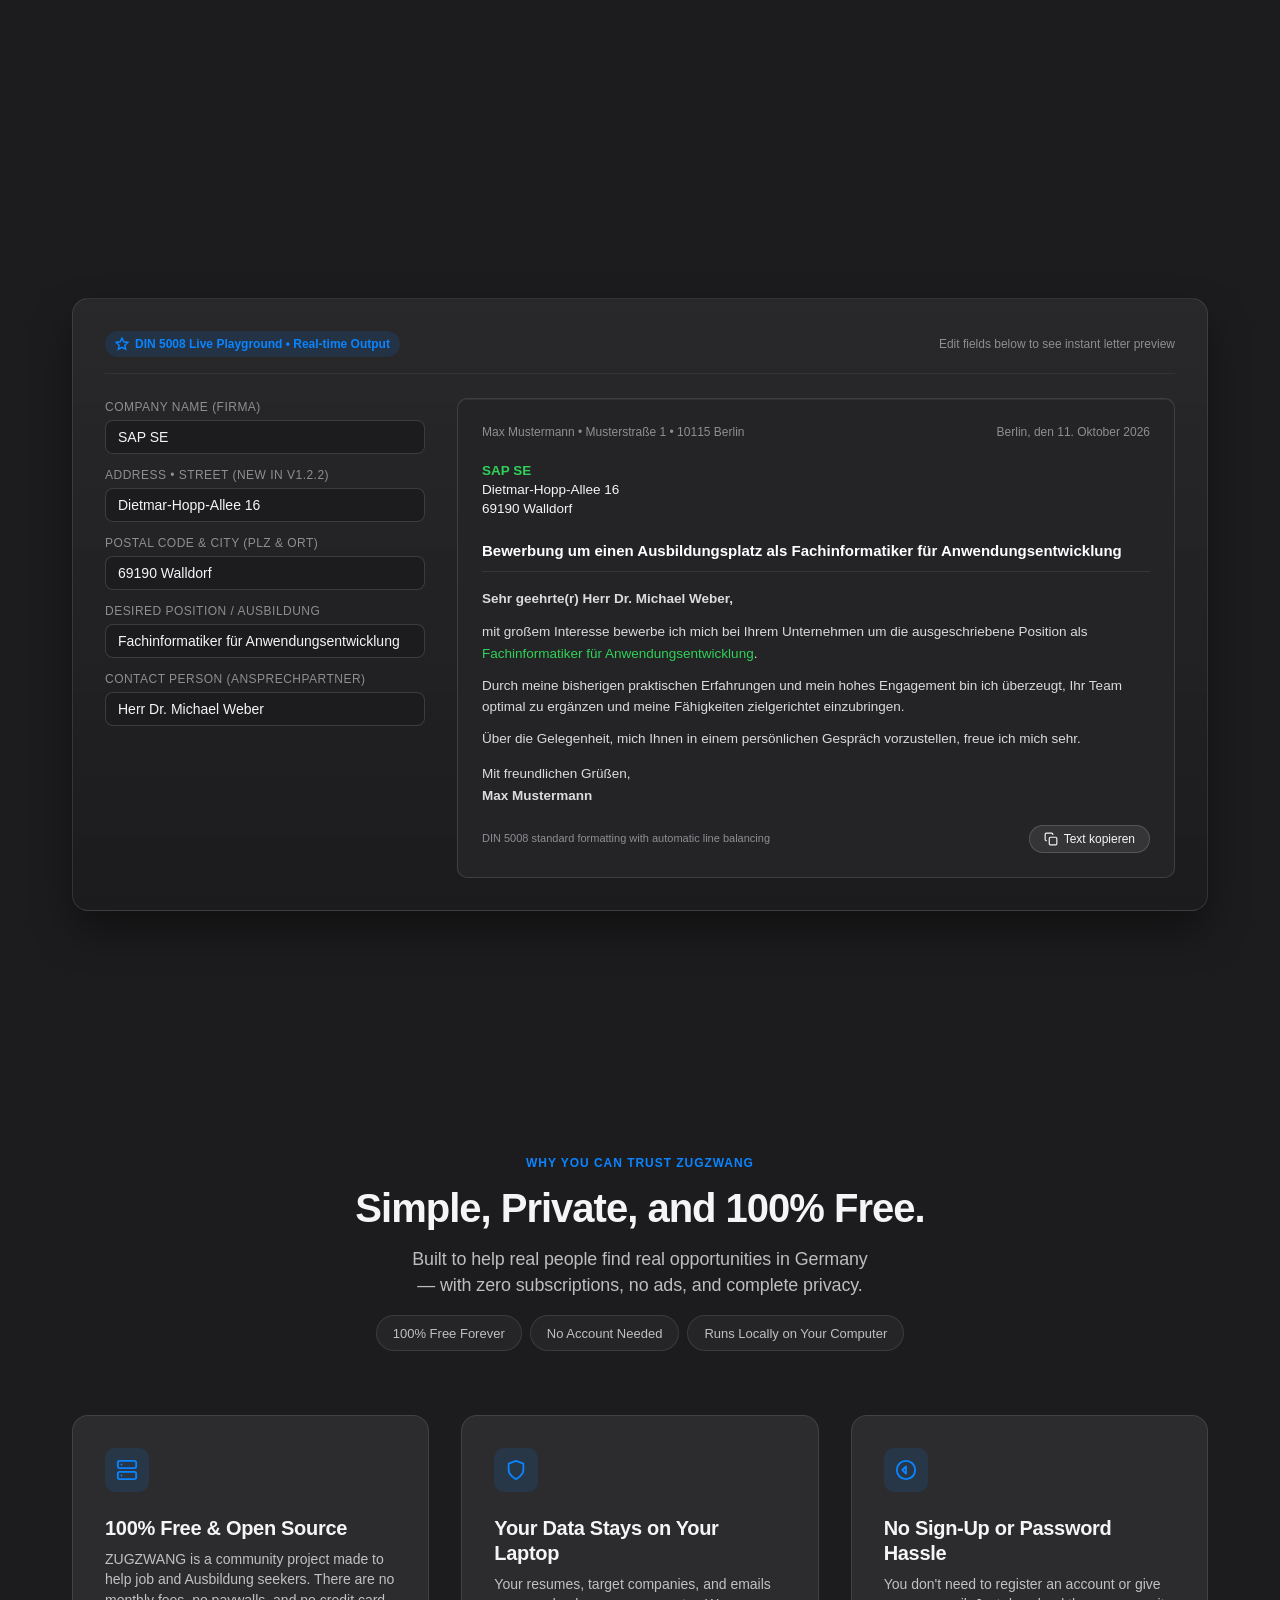
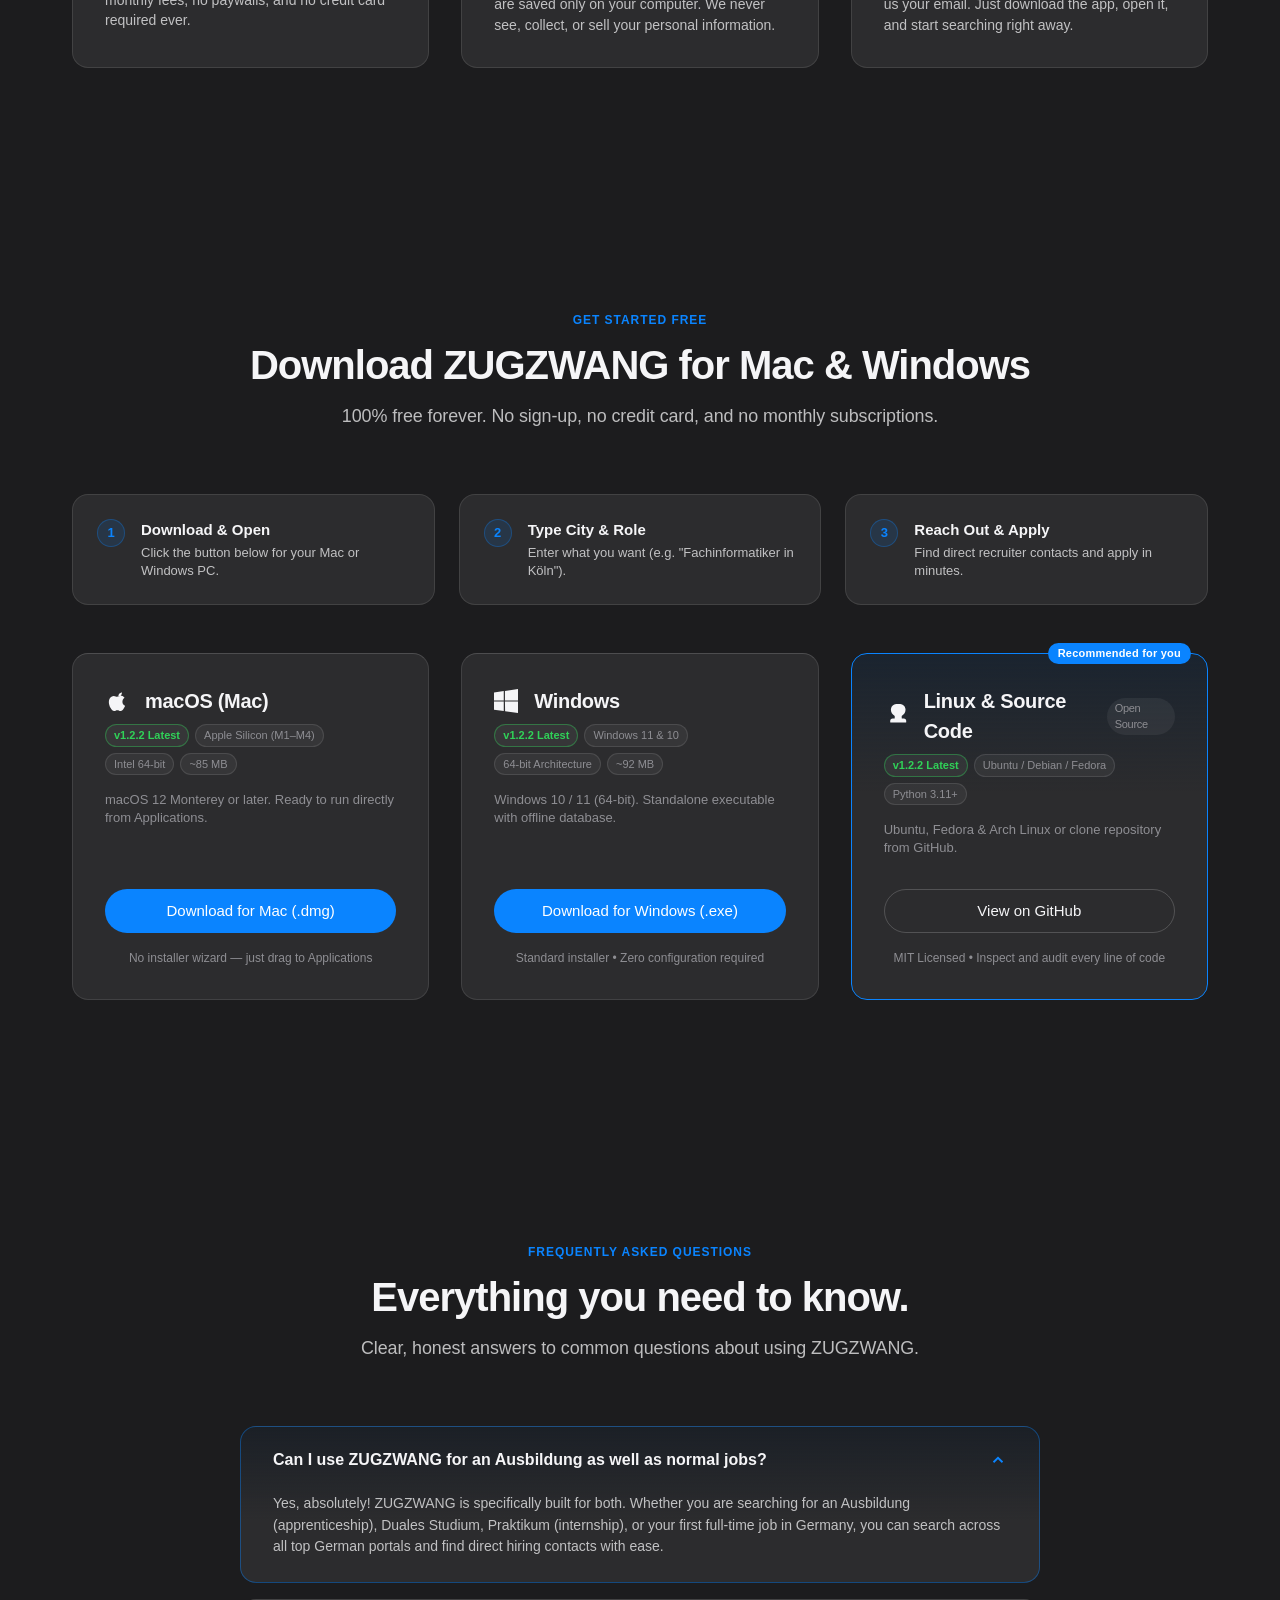
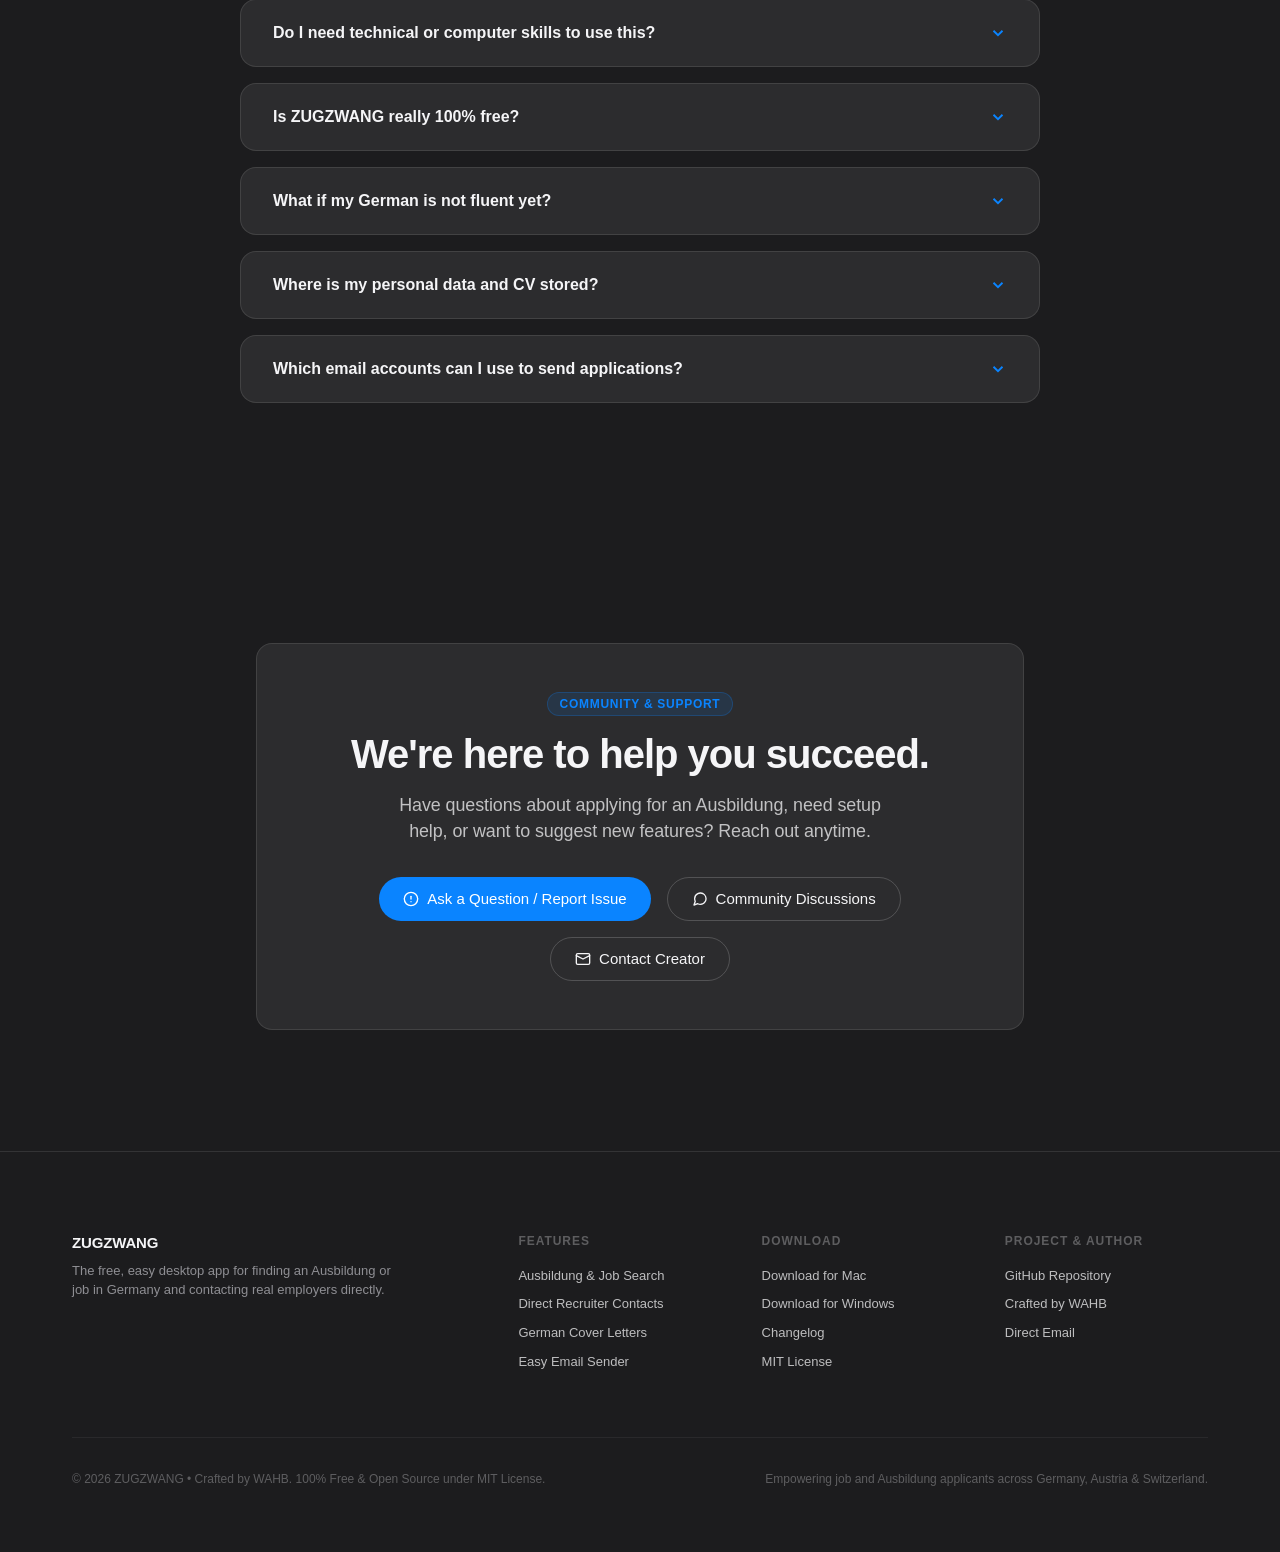
==== commit 577446ba: "1..2.2" ====
--- a/docs/index.html
+++ b/docs/index.html
@@ -22,7 +22,7 @@
 
   <meta name="theme-color" content="#1C1C1E" />
 
-  <link rel="stylesheet" href="styles.css?v=1.2.0" />
+  <link rel="stylesheet" href="styles.css?v=1.2.2" />
   <link rel="icon" href="images/logo-mark.png" type="image/png" />
 </head>
 <body>
@@ -40,6 +40,7 @@
         <div class="nav-links">
           <a href="#how-it-works">How it works</a>
           <a href="#screenshots">Features</a>
+          <a href="#simulator">Live Letter Demo</a>
           <a href="#faq">FAQ</a>
           <a href="https://github.com/F0WHB/Zugzwang" target="_blank" rel="noopener" class="nav-github-link" aria-label="GitHub Repository">
             <svg width="18" height="18" viewBox="0 0 24 24" fill="currentColor">
@@ -56,7 +57,12 @@
     
     <!-- Hero Section (Applicant-First Friendly & Clear Copy) -->
     <section id="hero" class="hero-section apple-reveal">
-      <p class="eyebrow">Free App for Job &amp; Ausbildung Seekers in Germany</p>
+      <div class="version-banner">
+        <span class="version-tag">v1.2.2</span>
+        <span class="version-text">Now with Google Maps precision scraping, DIN 5008 address formatting &amp; dynamic PDF pipeline</span>
+        <a href="#changelog" class="version-link open-changelog-trigger">What's new &rarr;</a>
+      </div>
+      <p class="eyebrow">Free Desktop App for Job &amp; Ausbildung Seekers in Germany</p>
       <h1 class="display-hero">
         Find your Ausbildung or job in Germany, reach the real hiring manager, and apply with ease.
       </h1>
@@ -65,7 +71,7 @@
       </p>
 
       <div class="hero-actions">
-        <a class="btn-primary" href="#downloads">
+        <a class="btn-primary" id="hero-download-btn" href="#downloads">
           <svg width="16" height="16" viewBox="0 0 24 24" fill="none" stroke="currentColor" stroke-width="2.5" stroke-linecap="round" stroke-linejoin="round">
             <path d="M21 15v4a2 2 0 0 1-2 2H5a2 2 0 0 1-2-2v-4"></path>
             <polyline points="7 10 12 15 17 10"></polyline>
@@ -563,6 +569,77 @@
       </article>
     </section>
 
+    <!-- Interactive DIN 5008 Cover Letter Live Simulator -->
+    <section id="simulator" class="section-spacing" style="padding-top: 0;">
+      <div class="section-header apple-reveal">
+        <p class="eyebrow">Interactive Live Demo</p>
+        <h2 class="display-section">Try the German Cover Letter Generator Live.</h2>
+        <p class="lede">Type any company and see how ZUGZWANG formats DIN 5008 standard German Anschreiben in real time.</p>
+      </div>
+
+      <div class="simulator-card apple-reveal">
+        <div class="sim-header-row">
+          <span class="sim-badge">
+            <svg width="14" height="14" viewBox="0 0 24 24" fill="none" stroke="currentColor" stroke-width="2.5"><polygon points="12 2 15.09 8.26 22 9.27 17 14.14 18.18 21.02 12 17.77 5.82 21.02 7 14.14 2 9.27 8.91 8.26 12 2"></polygon></svg>
+            DIN 5008 Live Playground &bull; Real-time Output
+          </span>
+          <span style="font-size: 12px; color: var(--text-tertiary);">Edit fields below to see instant letter preview</span>
+        </div>
+        <div class="sim-layout">
+          <div class="sim-inputs">
+            <div class="sim-input-group">
+              <label for="sim-input-company">Company Name (Firma)</label>
+              <input type="text" id="sim-input-company" class="sim-input" value="SAP SE" autocomplete="off" />
+            </div>
+            <div class="sim-input-group">
+              <label for="sim-input-address">Address &bull; Street (New in v1.2.2)</label>
+              <input type="text" id="sim-input-address" class="sim-input" value="Dietmar-Hopp-Allee 16" autocomplete="off" />
+            </div>
+            <div class="sim-input-group">
+              <label for="sim-input-city">Postal Code &amp; City (PLZ &amp; Ort)</label>
+              <input type="text" id="sim-input-city" class="sim-input" value="69190 Walldorf" autocomplete="off" />
+            </div>
+            <div class="sim-input-group">
+              <label for="sim-input-role">Desired Position / Ausbildung</label>
+              <input type="text" id="sim-input-role" class="sim-input" value="Fachinformatiker für Anwendungsentwicklung" autocomplete="off" />
+            </div>
+            <div class="sim-input-group">
+              <label for="sim-input-contact">Contact Person (Ansprechpartner)</label>
+              <input type="text" id="sim-input-contact" class="sim-input" value="Herr Dr. Michael Weber" autocomplete="off" />
+            </div>
+          </div>
+          <div class="sim-paper">
+            <div class="sim-paper-top">
+              <span>Max Mustermann &bull; Musterstraße 1 &bull; 10115 Berlin</span>
+              <span>Berlin, den 11. Oktober 2026</span>
+            </div>
+            <div class="sim-address-block">
+              <div id="sim-preview-company" class="highlight-token">SAP SE</div>
+              <div id="sim-preview-address">Dietmar-Hopp-Allee 16</div>
+              <div id="sim-preview-city">69190 Walldorf</div>
+            </div>
+            <div class="sim-subject-line" id="sim-preview-subject">
+              Bewerbung um einen Ausbildungsplatz als Fachinformatiker für Anwendungsentwicklung
+            </div>
+            <div class="sim-body-text" id="sim-paper-content">
+              <p id="sim-preview-salutation" style="margin-bottom: 12px; font-weight: 600;">Sehr geehrte(r) Herr Dr. Michael Weber,</p>
+              <p style="margin-bottom: 10px;">mit großem Interesse bewerbe ich mich bei Ihrem Unternehmen um die ausgeschriebene Position als <span id="sim-preview-role-body" style="color: #30D158; font-weight: 500;">Fachinformatiker für Anwendungsentwicklung</span>.</p>
+              <p style="margin-bottom: 10px;">Durch meine bisherigen praktischen Erfahrungen und mein hohes Engagement bin ich überzeugt, Ihr Team optimal zu ergänzen und meine Fähigkeiten zielgerichtet einzubringen.</p>
+              <p style="margin-bottom: 14px;">Über die Gelegenheit, mich Ihnen in einem persönlichen Gespräch vorzustellen, freue ich mich sehr.</p>
+              <p>Mit freundlichen Grüßen,<br><strong>Max Mustermann</strong></p>
+            </div>
+            <div class="sim-actions-bar">
+              <span style="font-size: 11px; color: var(--text-tertiary);">DIN 5008 standard formatting with automatic line balancing</span>
+              <button type="button" id="sim-copy-btn" class="sim-copy-btn">
+                <svg width="14" height="14" viewBox="0 0 24 24" fill="none" stroke="currentColor" stroke-width="2"><rect x="9" y="9" width="13" height="13" rx="2" ry="2"></rect><path d="M5 15H4a2 2 0 0 1-2-2V4a2 2 0 0 1 2-2h9a2 2 0 0 1 2 2v1"></path></svg>
+                Text kopieren
+              </button>
+            </div>
+          </div>
+        </div>
+      </div>
+    </section>
+
     <!-- Section 4: Why You Can Trust ZUGZWANG -->
     <section id="values" class="section-spacing">
       <div class="section-header apple-reveal">
@@ -666,6 +743,7 @@
             macOS (Mac)
           </div>
           <div class="download-spec-row">
+            <span class="download-spec-pill" style="color: #30D158; border-color: rgba(48, 209, 88, 0.4); font-weight: 600;">v1.2.2 Latest</span>
             <span class="download-spec-pill">Apple Silicon (M1–M4)</span>
             <span class="download-spec-pill">Intel 64-bit</span>
             <span class="download-spec-pill">~85 MB</span>
@@ -686,6 +764,7 @@
             Windows
           </div>
           <div class="download-spec-row">
+            <span class="download-spec-pill" style="color: #30D158; border-color: rgba(48, 209, 88, 0.4); font-weight: 600;">v1.2.2 Latest</span>
             <span class="download-spec-pill">Windows 11 &amp; 10</span>
             <span class="download-spec-pill">64-bit Architecture</span>
             <span class="download-spec-pill">~92 MB</span>
@@ -707,6 +786,7 @@
             <span class="platform-badge">Open Source</span>
           </div>
           <div class="download-spec-row">
+            <span class="download-spec-pill" style="color: #30D158; border-color: rgba(48, 209, 88, 0.4); font-weight: 600;">v1.2.2 Latest</span>
             <span class="download-spec-pill">Ubuntu / Debian / Fedora</span>
             <span class="download-spec-pill">Python 3.11+</span>
           </div>
@@ -894,6 +974,56 @@
     </button>
   </aside>
 
-  <script src="app.js?v=1.2.0"></script>
+  <!-- Changelog Modal (v1.2.2) -->
+  <div id="changelog-modal" class="changelog-modal-backdrop" aria-hidden="true" role="dialog" aria-modal="true">
+    <div class="changelog-modal-card">
+      <div class="modal-title-row">
+        <div>
+          <span class="version-tag">v1.2.2 Release</span>
+          <h3 style="font-size: 18px; font-weight: 700; color: #fff; margin-top: 6px;">What's New in ZUGZWANG</h3>
+        </div>
+        <button type="button" id="changelog-modal-close" class="modal-close-btn" aria-label="Close modal">&times;</button>
+      </div>
+      <div class="changelog-list">
+        <div class="changelog-entry">
+          <span class="change-item-pill change-fixed">Fixed</span>
+          <div>
+            <strong>Google Maps Multilingual Consent Bypass:</strong> Automatically detects and dismisses cookie consent dialogs across English, German, Arabic, French, and Spanish, including nested Google iframes.
+          </div>
+        </div>
+        <div class="changelog-entry">
+          <span class="change-item-pill change-improved">Improved</span>
+          <div>
+            <strong>Seamless Listing Navigation:</strong> Automatically navigates back from detail panels so all consecutive cards remain active and clickable without timeouts.
+          </div>
+        </div>
+        <div class="changelog-entry">
+          <span class="change-item-pill change-fixed">Fixed</span>
+          <div>
+            <strong>Non-Blocking Email Broadcast Stop:</strong> Aborting outreach dispatches teardown cleanly in a background daemon thread, eliminating UI freezes.
+          </div>
+        </div>
+        <div class="changelog-entry">
+          <span class="change-item-pill change-improved">Improved</span>
+          <div>
+            <strong>Fast Lead Preview Count:</strong> Replaced heavy table scans with lightweight SQL <code>COUNT(*)</code> queries for instant lead previews in the loading dialog.
+          </div>
+        </div>
+        <div class="changelog-entry">
+          <span class="change-item-pill change-new">New</span>
+          <div>
+            <strong>Company Address (<code>{{ADRESSE}}</code>):</strong> Full DIN 5008 address support across cover letter generation and email outreach with automatic blank line trimming.
+          </div>
+        </div>
+      </div>
+      <div style="margin-top: 24px; text-align: center;">
+        <a href="#downloads" class="btn-primary" style="font-size: 13px; min-height: 38px; height: 38px;" onclick="document.getElementById('changelog-modal').classList.remove('active'); document.body.style.overflow='';">
+          Download v1.2.2 Free
+        </a>
+      </div>
+    </div>
+  </div>
+
+  <script src="app.js?v=1.2.2"></script>
 </body>
 </html>
--- a/docs/styles.css
+++ b/docs/styles.css
@@ -1930,3 +1930,337 @@
 .floating-btn-top svg {
   flex-shrink: 0;
 }
+
+/* ==========================================================================
+   Version 1.2.2 Banner & Interactive Enhancements
+   ========================================================================== */
+.version-banner {
+  display: inline-flex;
+  align-items: center;
+  gap: var(--space-1);
+  padding: 4px 14px 4px 6px;
+  background: rgba(48, 209, 88, 0.08);
+  border: 0.5px solid rgba(48, 209, 88, 0.28);
+  border-radius: var(--radius-pill);
+  font-size: 13px;
+  color: var(--text-primary);
+  margin-bottom: var(--space-3);
+  box-shadow: 0 0 24px rgba(48, 209, 88, 0.12);
+  transition: transform 180ms ease, border-color 180ms ease, box-shadow 180ms ease;
+  backdrop-filter: blur(10px);
+  -webkit-backdrop-filter: blur(10px);
+}
+
+.version-banner:hover {
+  transform: translateY(-1px);
+  border-color: rgba(48, 209, 88, 0.5);
+  box-shadow: 0 0 32px rgba(48, 209, 88, 0.22);
+}
+
+.version-tag {
+  display: inline-flex;
+  align-items: center;
+  gap: 5px;
+  background: #30d158;
+  color: #000000;
+  font-weight: 700;
+  font-size: 11px;
+  letter-spacing: 0.02em;
+  padding: 2px 8px;
+  border-radius: var(--radius-pill);
+}
+
+.version-text {
+  color: var(--text-secondary);
+  font-size: 13px;
+}
+
+.version-link {
+  color: #30d158;
+  font-weight: 500;
+  text-decoration: underline;
+  text-underline-offset: 3px;
+  cursor: pointer;
+  margin-left: 4px;
+}
+
+.version-link:hover {
+  color: #55e67a;
+}
+
+/* ==========================================================================
+   Interactive DIN 5008 Cover Letter Live Simulator
+   ========================================================================== */
+.simulator-card {
+  margin-top: var(--space-6);
+  background: linear-gradient(180deg, rgba(44, 44, 46, 0.8) 0%, rgba(28, 28, 30, 0.95) 100%);
+  border: 0.5px solid var(--border-hairline);
+  border-radius: var(--radius-card);
+  padding: var(--space-4);
+  position: relative;
+  overflow: hidden;
+  box-shadow: 0 20px 40px rgba(0, 0, 0, 0.4);
+}
+
+.sim-header-row {
+  display: flex;
+  align-items: center;
+  justify-content: space-between;
+  margin-bottom: var(--space-3);
+  padding-bottom: var(--space-2);
+  border-bottom: 0.5px solid var(--border-hairline-subtle);
+  flex-wrap: wrap;
+  gap: 12px;
+}
+
+.sim-badge {
+  display: inline-flex;
+  align-items: center;
+  gap: 6px;
+  font-size: 12px;
+  font-weight: 600;
+  color: #0a84ff;
+  background: rgba(10, 132, 255, 0.12);
+  padding: 4px 10px;
+  border-radius: var(--radius-pill);
+}
+
+.sim-layout {
+  display: grid;
+  grid-template-columns: 320px 1fr;
+  gap: var(--space-4);
+}
+
+@media (max-width: 900px) {
+  .sim-layout {
+    grid-template-columns: 1fr;
+  }
+}
+
+.sim-inputs {
+  display: flex;
+  flex-direction: column;
+  gap: 12px;
+}
+
+.sim-input-group {
+  display: flex;
+  flex-direction: column;
+  gap: 4px;
+}
+
+.sim-input-group label {
+  font-size: 12px;
+  font-weight: 500;
+  color: var(--text-tertiary);
+  text-transform: uppercase;
+  letter-spacing: 0.04em;
+}
+
+.sim-input {
+  background: #1c1c1e;
+  border: 0.5px solid rgba(255, 255, 255, 0.14);
+  color: var(--text-primary);
+  font-family: var(--font-system);
+  font-size: 14px;
+  padding: 8px 12px;
+  border-radius: 8px;
+  transition: border-color 150ms ease, box-shadow 150ms ease;
+}
+
+.sim-input:focus {
+  outline: none;
+  border-color: #0a84ff;
+  box-shadow: 0 0 0 2px rgba(10, 132, 255, 0.25);
+}
+
+.sim-paper {
+  background: #242426;
+  border: 0.5px solid rgba(255, 255, 255, 0.12);
+  border-radius: 10px;
+  padding: 24px;
+  color: #f5f5f7;
+  font-family: var(--font-system);
+  font-size: 13.5px;
+  line-height: 1.6;
+  min-height: 380px;
+  position: relative;
+  box-shadow: inset 0 1px 0 rgba(255, 255, 255, 0.06);
+}
+
+.sim-paper-top {
+  display: flex;
+  justify-content: space-between;
+  margin-bottom: 20px;
+  font-size: 12px;
+  color: var(--text-tertiary);
+}
+
+.sim-address-block {
+  margin-bottom: 20px;
+  line-height: 1.4;
+}
+
+.highlight-token {
+  color: #30d158;
+  font-weight: 600;
+}
+
+.sim-subject-line {
+  font-size: 15px;
+  font-weight: 700;
+  color: #ffffff;
+  margin-bottom: 16px;
+  padding-bottom: 8px;
+  border-bottom: 0.5px solid rgba(255, 255, 255, 0.08);
+}
+
+.sim-body-text {
+  color: rgba(245, 245, 247, 0.88);
+  margin-bottom: 18px;
+}
+
+.sim-actions-bar {
+  display: flex;
+  align-items: center;
+  justify-content: space-between;
+  margin-top: 14px;
+}
+
+.sim-copy-btn {
+  display: inline-flex;
+  align-items: center;
+  gap: 6px;
+  padding: 6px 14px;
+  font-size: 12px;
+  font-weight: 500;
+  background: rgba(255, 255, 255, 0.08);
+  border: 0.5px solid rgba(255, 255, 255, 0.16);
+  color: var(--text-primary);
+  border-radius: var(--radius-pill);
+  cursor: pointer;
+  transition: all 150ms ease;
+}
+
+.sim-copy-btn:hover {
+  background: rgba(255, 255, 255, 0.16);
+  border-color: rgba(255, 255, 255, 0.28);
+}
+
+.sim-copy-btn.copied {
+  background: #30d158;
+  color: #000000;
+  border-color: #30d158;
+}
+
+/* ==========================================================================
+   Changelog Modal (v1.2.2)
+   ========================================================================== */
+.changelog-modal-backdrop {
+  position: fixed;
+  inset: 0;
+  background: rgba(0, 0, 0, 0.72);
+  backdrop-filter: blur(12px);
+  -webkit-backdrop-filter: blur(12px);
+  z-index: 1000;
+  display: flex;
+  align-items: center;
+  justify-content: center;
+  padding: 20px;
+  opacity: 0;
+  pointer-events: none;
+  transition: opacity 200ms ease;
+}
+
+.changelog-modal-backdrop.active {
+  opacity: 1;
+  pointer-events: auto;
+}
+
+.changelog-modal-card {
+  background: #242426;
+  border: 0.5px solid rgba(255, 255, 255, 0.16);
+  border-radius: 18px;
+  width: 100%;
+  max-width: 580px;
+  max-height: 85vh;
+  overflow-y: auto;
+  box-shadow: 0 24px 60px rgba(0, 0, 0, 0.6);
+  padding: 28px;
+  transform: scale(0.96);
+  transition: transform 200ms cubic-bezier(0.16, 1, 0.3, 1);
+}
+
+.changelog-modal-backdrop.active .changelog-modal-card {
+  transform: scale(1);
+}
+
+.modal-title-row {
+  display: flex;
+  align-items: center;
+  justify-content: space-between;
+  margin-bottom: 20px;
+}
+
+.modal-close-btn {
+  background: rgba(255, 255, 255, 0.08);
+  border: none;
+  border-radius: 50%;
+  width: 32px;
+  height: 32px;
+  display: inline-flex;
+  align-items: center;
+  justify-content: center;
+  color: var(--text-secondary);
+  cursor: pointer;
+  font-size: 18px;
+  line-height: 1;
+  transition: background 150ms ease, color 150ms ease;
+}
+
+.modal-close-btn:hover {
+  background: rgba(255, 255, 255, 0.18);
+  color: #ffffff;
+}
+
+.change-item-pill {
+  display: inline-flex;
+  font-size: 10px;
+  font-weight: 700;
+  text-transform: uppercase;
+  letter-spacing: 0.05em;
+  padding: 2px 7px;
+  border-radius: 4px;
+  margin-right: 8px;
+  flex-shrink: 0;
+}
+
+.change-fixed {
+  background: rgba(48, 209, 88, 0.18);
+  color: #30d158;
+}
+
+.change-improved {
+  background: rgba(10, 132, 255, 0.18);
+  color: #0a84ff;
+}
+
+.change-new {
+  background: rgba(191, 90, 242, 0.18);
+  color: #bf5af2;
+}
+
+.changelog-list {
+  display: flex;
+  flex-direction: column;
+  gap: 14px;
+}
+
+.changelog-entry {
+  display: flex;
+  align-items: flex-start;
+  font-size: 13.5px;
+  line-height: 1.5;
+  color: rgba(245, 245, 247, 0.9);
+}
+
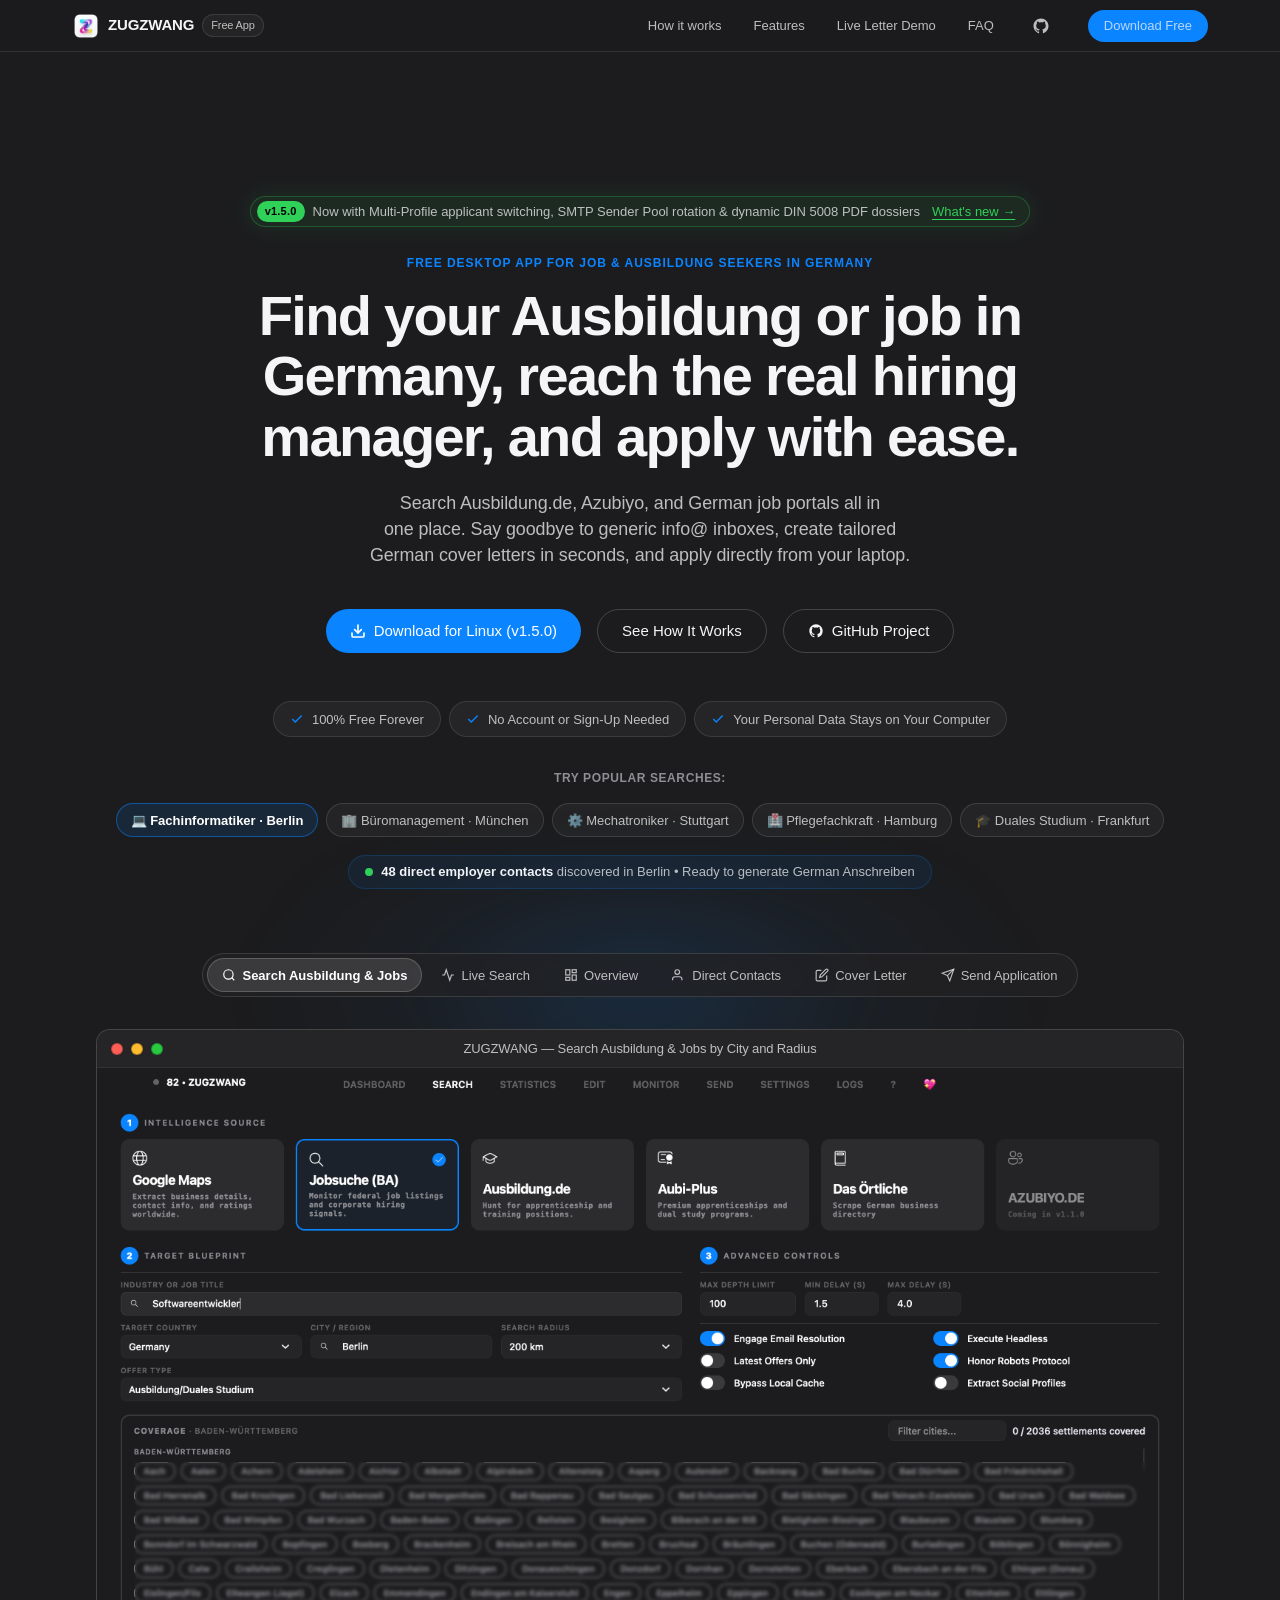
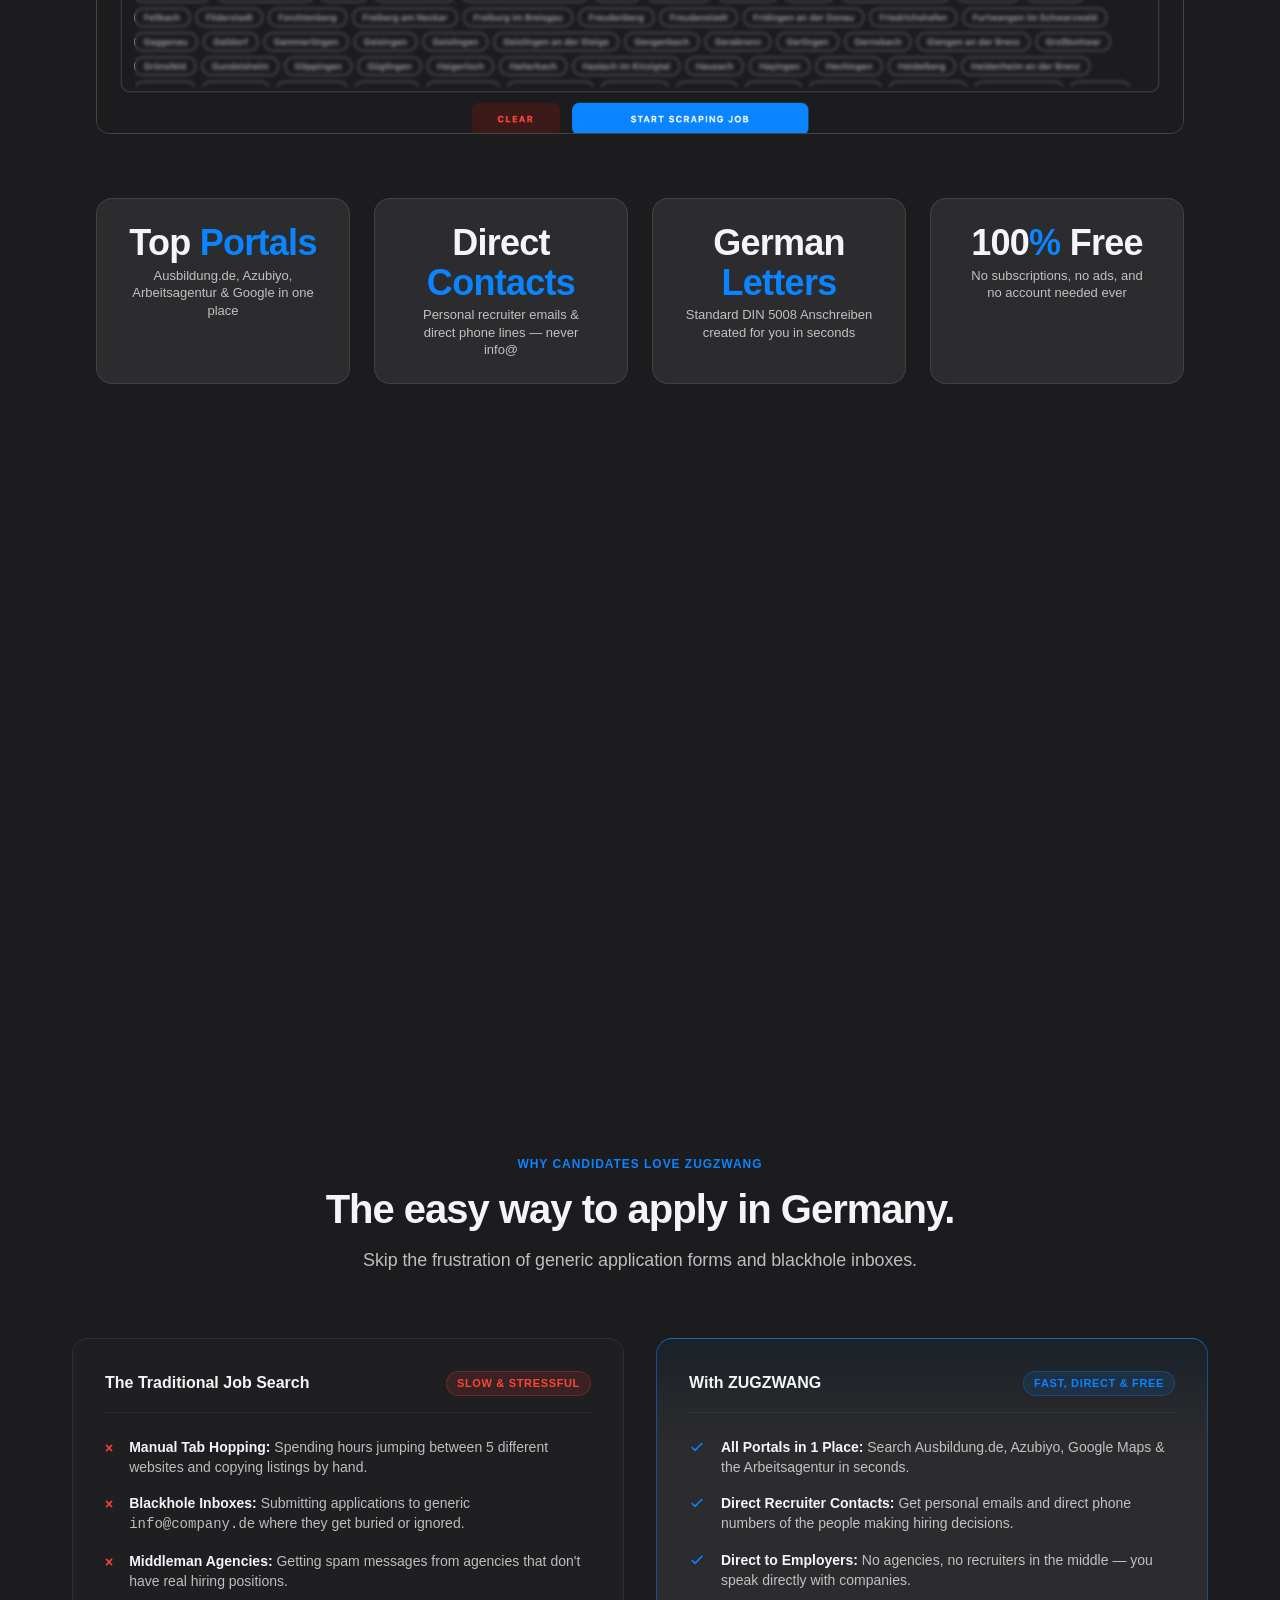
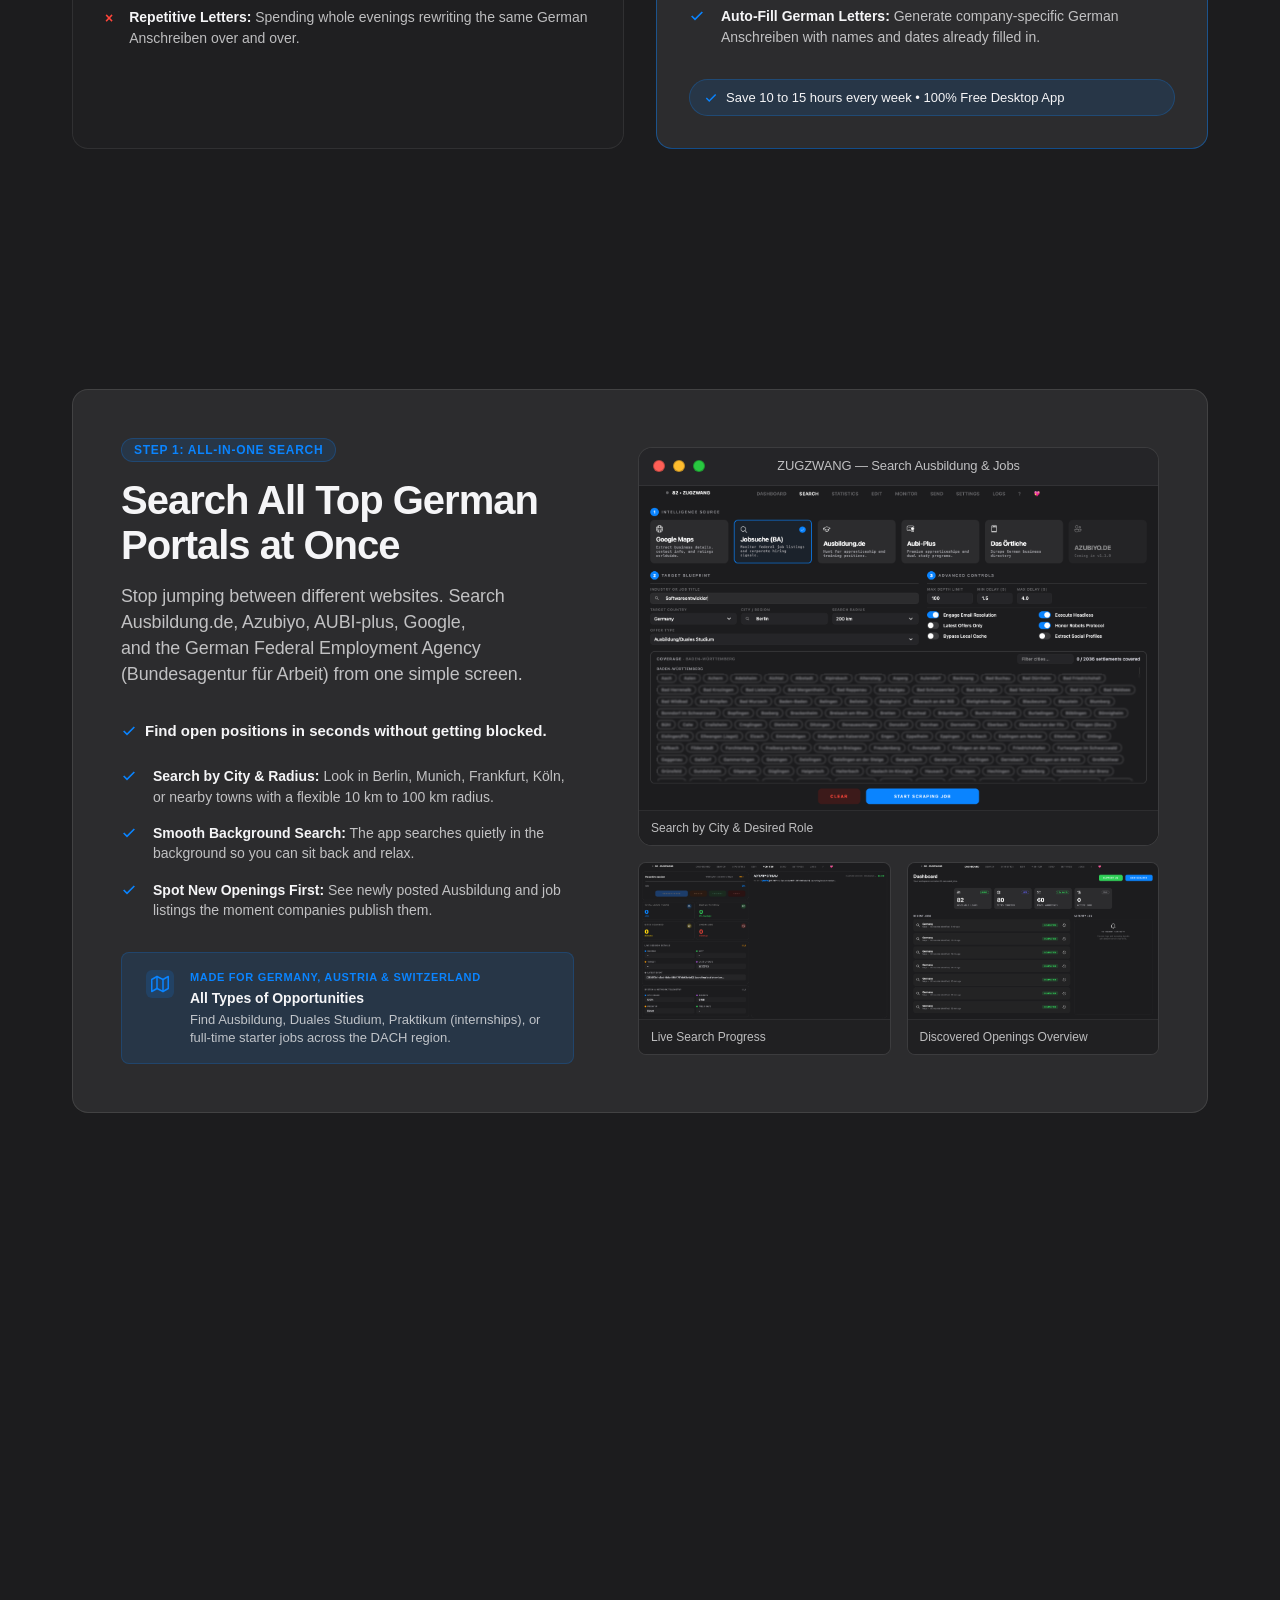
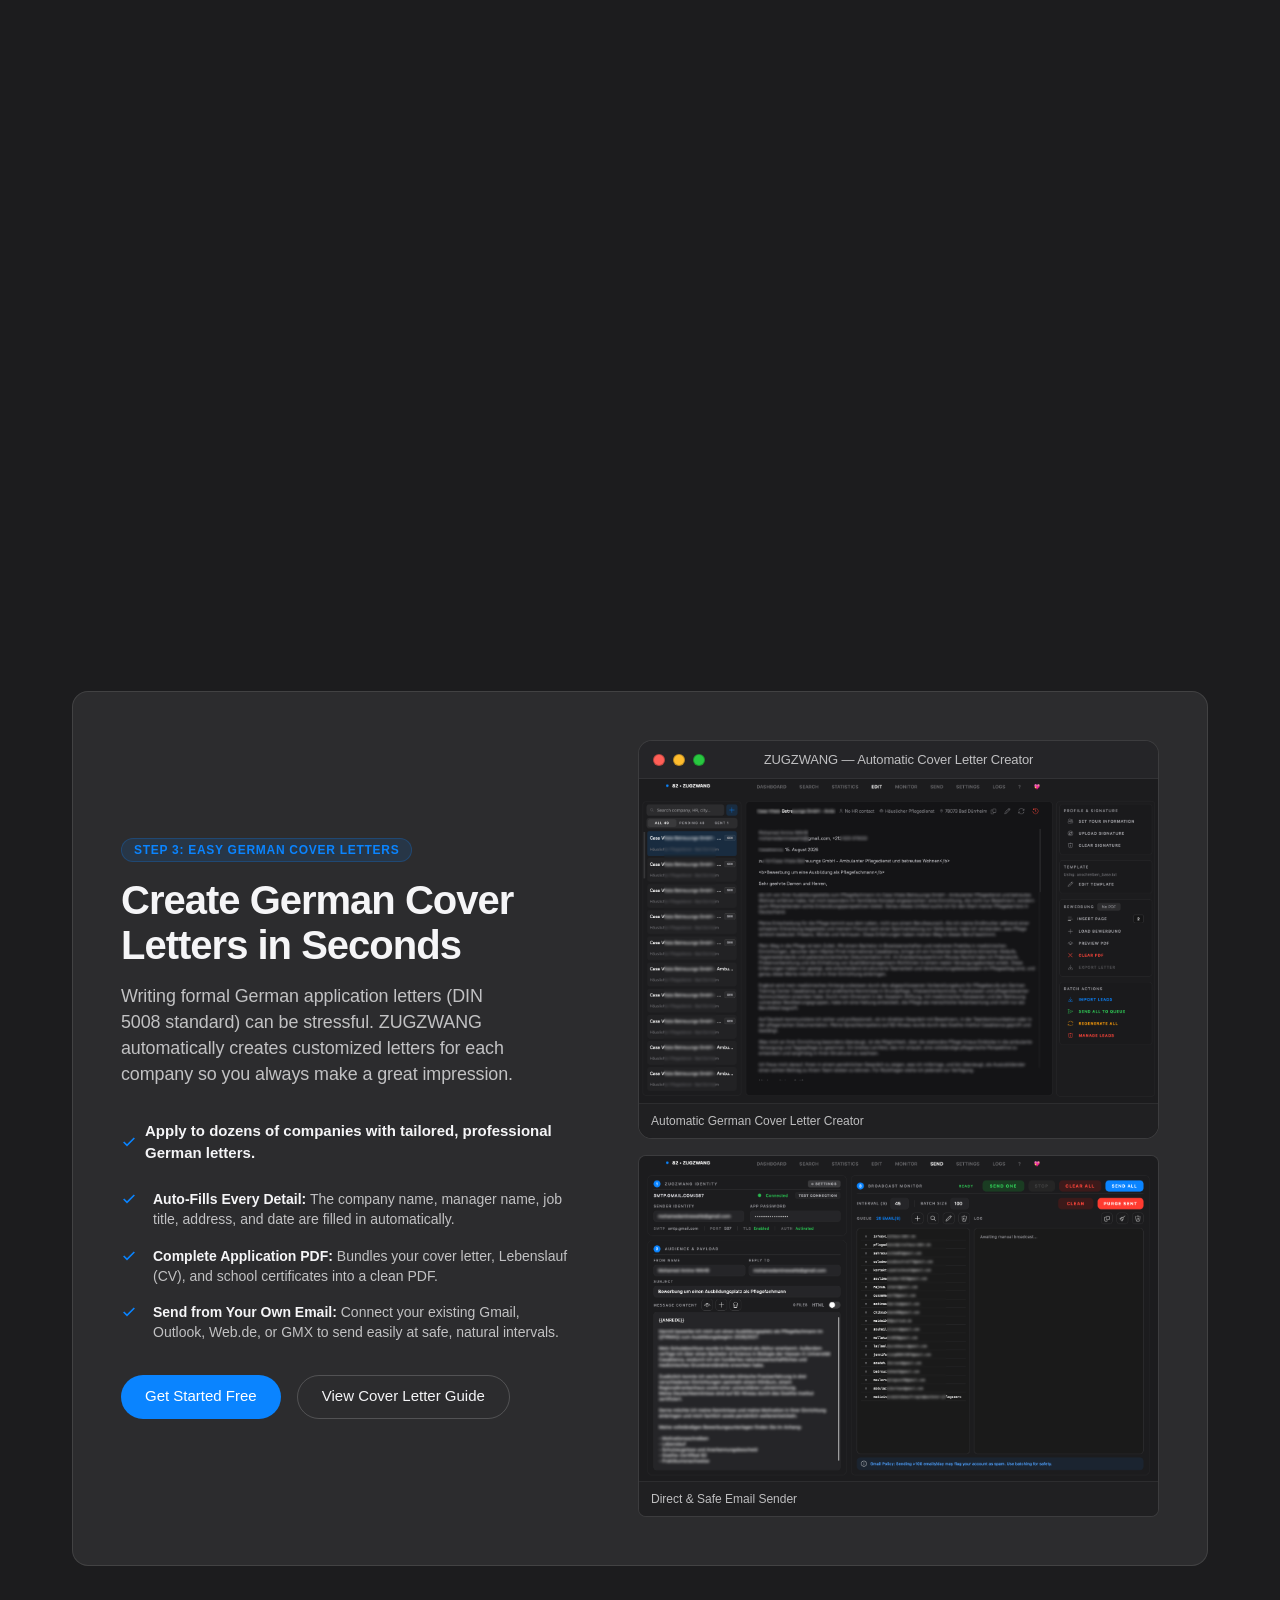
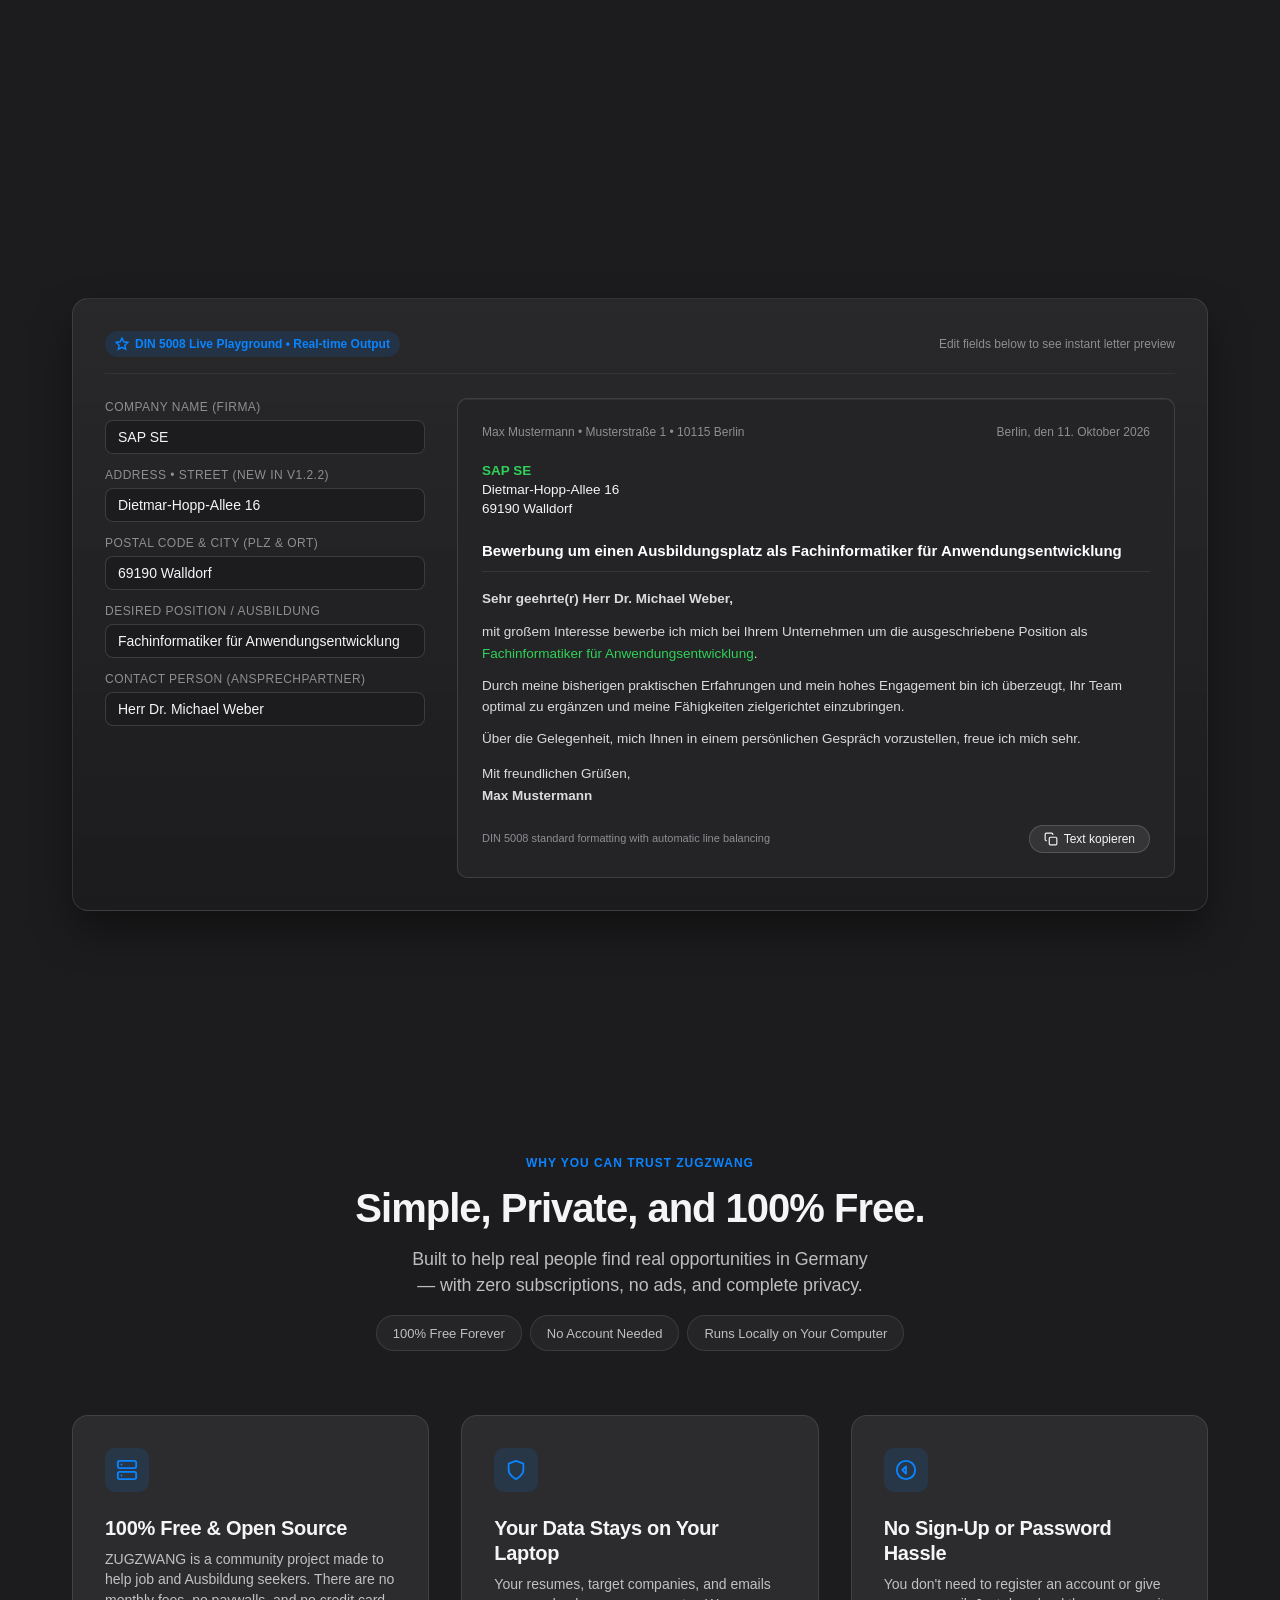
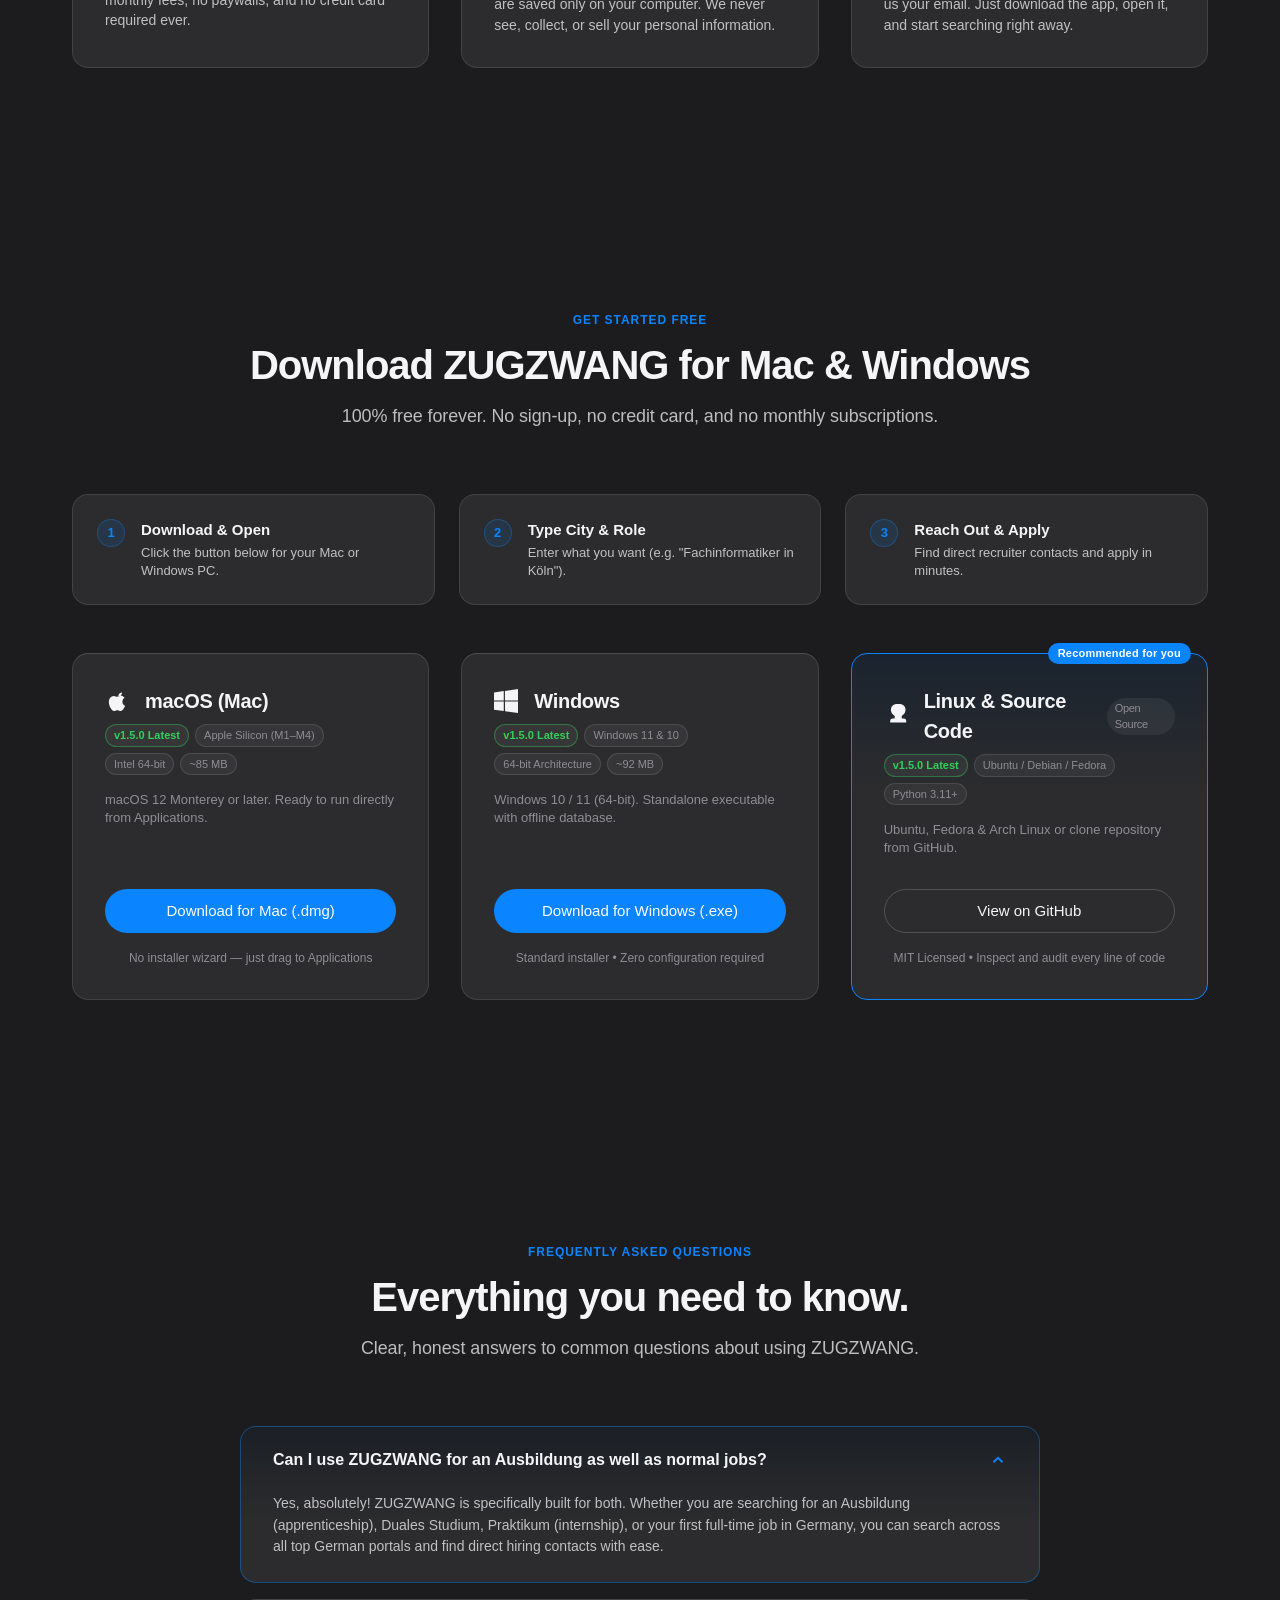
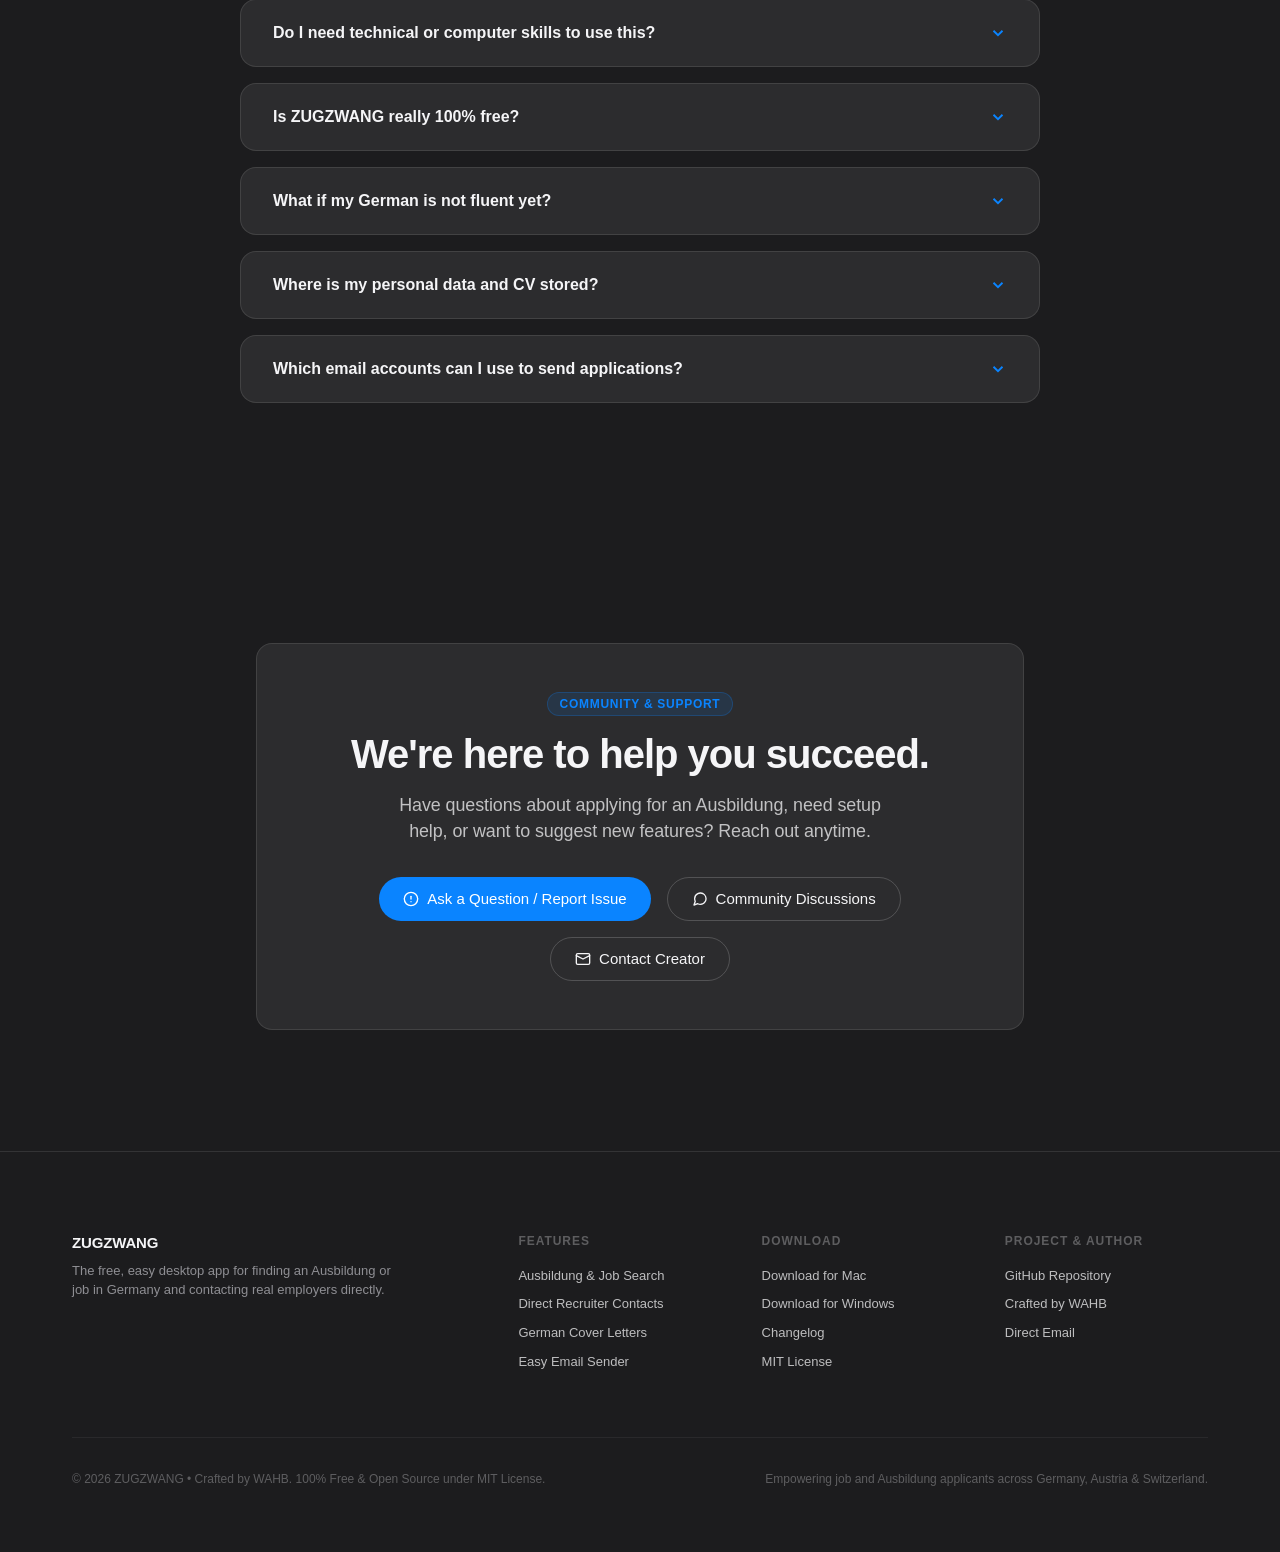
==== commit 0e0b3bcf: "1.5.0" ====
--- a/docs/index.html
+++ b/docs/index.html
@@ -22,7 +22,7 @@
 
   <meta name="theme-color" content="#1C1C1E" />
 
-  <link rel="stylesheet" href="styles.css?v=1.2.2" />
+  <link rel="stylesheet" href="styles.css?v=1.5.0" />
   <link rel="icon" href="images/logo-mark.png" type="image/png" />
 </head>
 <body>
@@ -58,8 +58,8 @@
     <!-- Hero Section (Applicant-First Friendly & Clear Copy) -->
     <section id="hero" class="hero-section apple-reveal">
       <div class="version-banner">
-        <span class="version-tag">v1.2.2</span>
-        <span class="version-text">Now with Google Maps precision scraping, DIN 5008 address formatting &amp; dynamic PDF pipeline</span>
+        <span class="version-tag">v1.5.0</span>
+        <span class="version-text">Now with Multi-Profile applicant switching, SMTP Sender Pool rotation &amp; dynamic DIN 5008 PDF dossiers</span>
         <a href="#changelog" class="version-link open-changelog-trigger">What's new &rarr;</a>
       </div>
       <p class="eyebrow">Free Desktop App for Job &amp; Ausbildung Seekers in Germany</p>
@@ -743,7 +743,7 @@
             macOS (Mac)
           </div>
           <div class="download-spec-row">
-            <span class="download-spec-pill" style="color: #30D158; border-color: rgba(48, 209, 88, 0.4); font-weight: 600;">v1.2.2 Latest</span>
+            <span class="download-spec-pill" style="color: #30D158; border-color: rgba(48, 209, 88, 0.4); font-weight: 600;">v1.5.0 Latest</span>
             <span class="download-spec-pill">Apple Silicon (M1–M4)</span>
             <span class="download-spec-pill">Intel 64-bit</span>
             <span class="download-spec-pill">~85 MB</span>
@@ -764,7 +764,7 @@
             Windows
           </div>
           <div class="download-spec-row">
-            <span class="download-spec-pill" style="color: #30D158; border-color: rgba(48, 209, 88, 0.4); font-weight: 600;">v1.2.2 Latest</span>
+            <span class="download-spec-pill" style="color: #30D158; border-color: rgba(48, 209, 88, 0.4); font-weight: 600;">v1.5.0 Latest</span>
             <span class="download-spec-pill">Windows 11 &amp; 10</span>
             <span class="download-spec-pill">64-bit Architecture</span>
             <span class="download-spec-pill">~92 MB</span>
@@ -786,7 +786,7 @@
             <span class="platform-badge">Open Source</span>
           </div>
           <div class="download-spec-row">
-            <span class="download-spec-pill" style="color: #30D158; border-color: rgba(48, 209, 88, 0.4); font-weight: 600;">v1.2.2 Latest</span>
+            <span class="download-spec-pill" style="color: #30D158; border-color: rgba(48, 209, 88, 0.4); font-weight: 600;">v1.5.0 Latest</span>
             <span class="download-spec-pill">Ubuntu / Debian / Fedora</span>
             <span class="download-spec-pill">Python 3.11+</span>
           </div>
@@ -974,56 +974,56 @@
     </button>
   </aside>
 
-  <!-- Changelog Modal (v1.2.2) -->
+  <!-- Changelog Modal (v1.5.0) -->
   <div id="changelog-modal" class="changelog-modal-backdrop" aria-hidden="true" role="dialog" aria-modal="true">
     <div class="changelog-modal-card">
       <div class="modal-title-row">
         <div>
-          <span class="version-tag">v1.2.2 Release</span>
+          <span class="version-tag">v1.5.0 Release</span>
           <h3 style="font-size: 18px; font-weight: 700; color: #fff; margin-top: 6px;">What's New in ZUGZWANG</h3>
         </div>
         <button type="button" id="changelog-modal-close" class="modal-close-btn" aria-label="Close modal">&times;</button>
       </div>
       <div class="changelog-list">
         <div class="changelog-entry">
-          <span class="change-item-pill change-fixed">Fixed</span>
+          <span class="change-item-pill change-new">New</span>
           <div>
-            <strong>Google Maps Multilingual Consent Bypass:</strong> Automatically detects and dismisses cookie consent dialogs across English, German, Arabic, French, and Spanish, including nested Google iframes.
+            <strong>Multi-Profile Management:</strong> Instant switching between applicant profiles with isolated cover letters, resume configurations, sender identities, and email copy.
+          </div>
+        </div>
+        <div class="changelog-entry">
+          <span class="change-item-pill change-new">New</span>
+          <div>
+            <strong>Dynamic SMTP Sender Pool:</strong> Distribute outbound campaign outreach across multiple accounts with automated round-robin rotation and hourly rate limits.
+          </div>
+        </div>
+        <div class="changelog-entry">
+          <span class="change-item-pill change-new">New</span>
+          <div>
+            <strong>Dynamic Bewerbung PDF Dossier:</strong> Compiles complete DIN 5008 cover letters, Lebenslauf, and Zeugnisse dynamically on the fly into clean application packets.
           </div>
         </div>
         <div class="changelog-entry">
           <span class="change-item-pill change-improved">Improved</span>
           <div>
-            <strong>Seamless Listing Navigation:</strong> Automatically navigates back from detail panels so all consecutive cards remain active and clickable without timeouts.
-          </div>
-        </div>
-        <div class="changelog-entry">
-          <span class="change-item-pill change-fixed">Fixed</span>
-          <div>
-            <strong>Non-Blocking Email Broadcast Stop:</strong> Aborting outreach dispatches teardown cleanly in a background daemon thread, eliminating UI freezes.
+            <strong>macOS Native Geometry:</strong> Perfectly adapts to screen geometry on startup with smooth maximize/restore transitions.
           </div>
         </div>
         <div class="changelog-entry">
           <span class="change-item-pill change-improved">Improved</span>
           <div>
-            <strong>Fast Lead Preview Count:</strong> Replaced heavy table scans with lightweight SQL <code>COUNT(*)</code> queries for instant lead previews in the loading dialog.
-          </div>
-        </div>
-        <div class="changelog-entry">
-          <span class="change-item-pill change-new">New</span>
-          <div>
-            <strong>Company Address (<code>{{ADRESSE}}</code>):</strong> Full DIN 5008 address support across cover letter generation and email outreach with automatic blank line trimming.
+            <strong>Typography &amp; UI Polish:</strong> Native system font stack fallbacks, refined status indicators, and clean thread teardown on shutdown.
           </div>
         </div>
       </div>
       <div style="margin-top: 24px; text-align: center;">
         <a href="#downloads" class="btn-primary" style="font-size: 13px; min-height: 38px; height: 38px;" onclick="document.getElementById('changelog-modal').classList.remove('active'); document.body.style.overflow='';">
-          Download v1.2.2 Free
+          Download v1.5.0 Free
         </a>
       </div>
     </div>
   </div>
 
-  <script src="app.js?v=1.2.2"></script>
+  <script src="app.js?v=1.5.0"></script>
 </body>
 </html>
--- a/docs/styles.css
+++ b/docs/styles.css
@@ -1932,7 +1932,7 @@
 }
 
 /* ==========================================================================
-   Version 1.2.2 Banner & Interactive Enhancements
+   Version 1.5.0 Banner & Interactive Enhancements
    ========================================================================== */
 .version-banner {
   display: inline-flex;
@@ -2154,7 +2154,7 @@
 }
 
 /* ==========================================================================
-   Changelog Modal (v1.2.2)
+   Changelog Modal (v1.5.0)
    ========================================================================== */
 .changelog-modal-backdrop {
   position: fixed;
